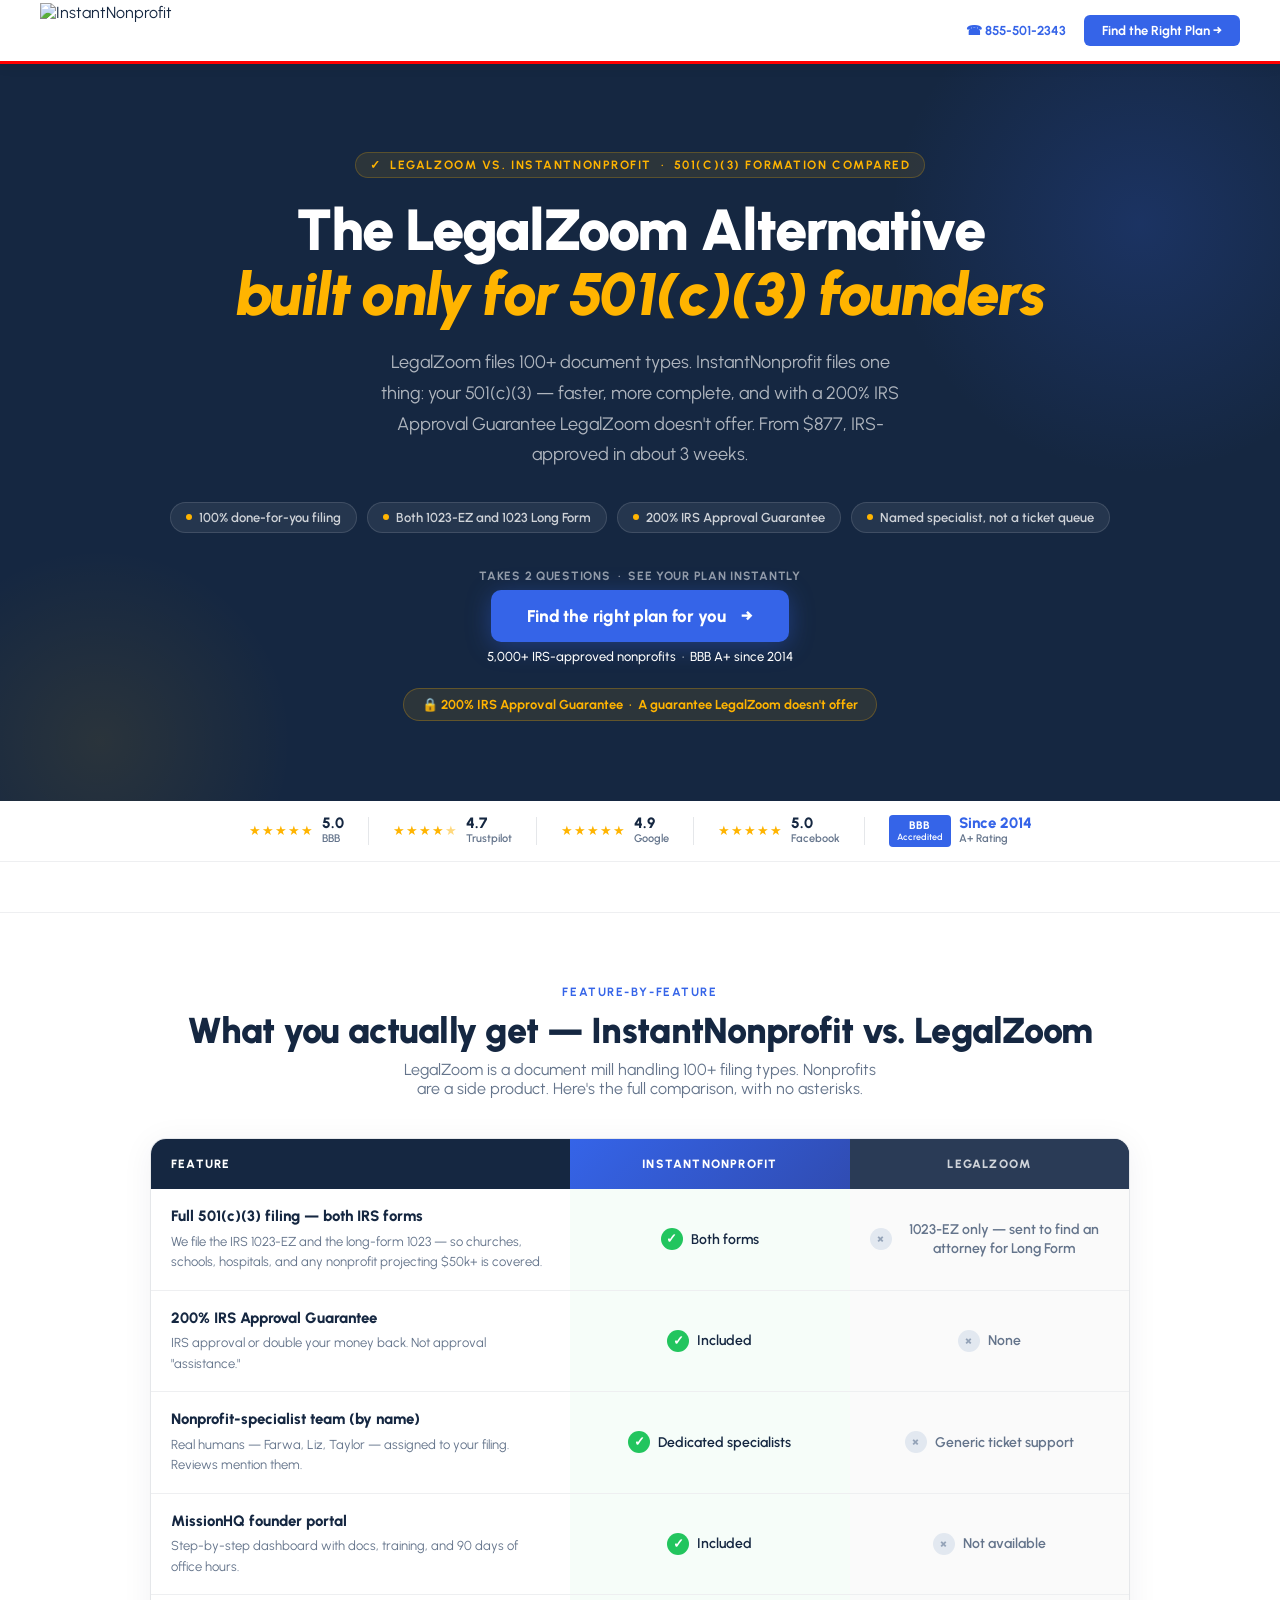
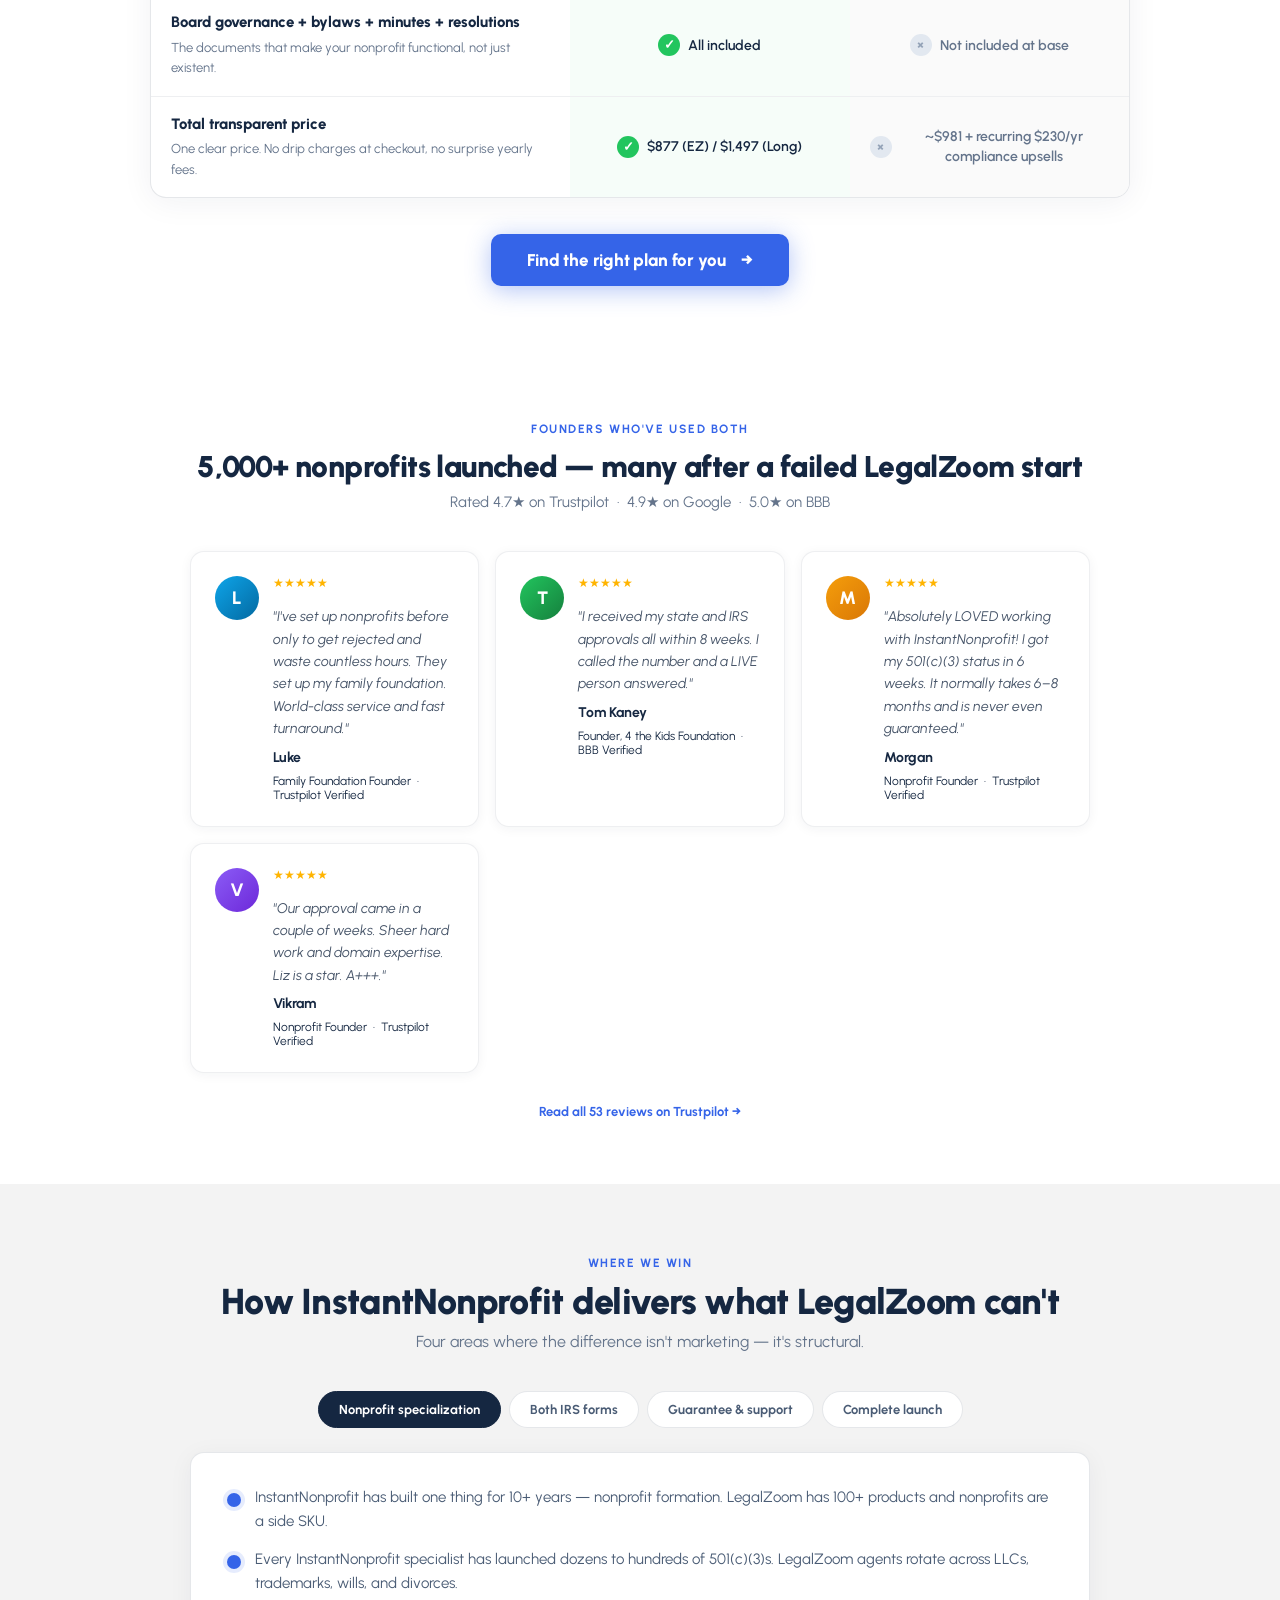
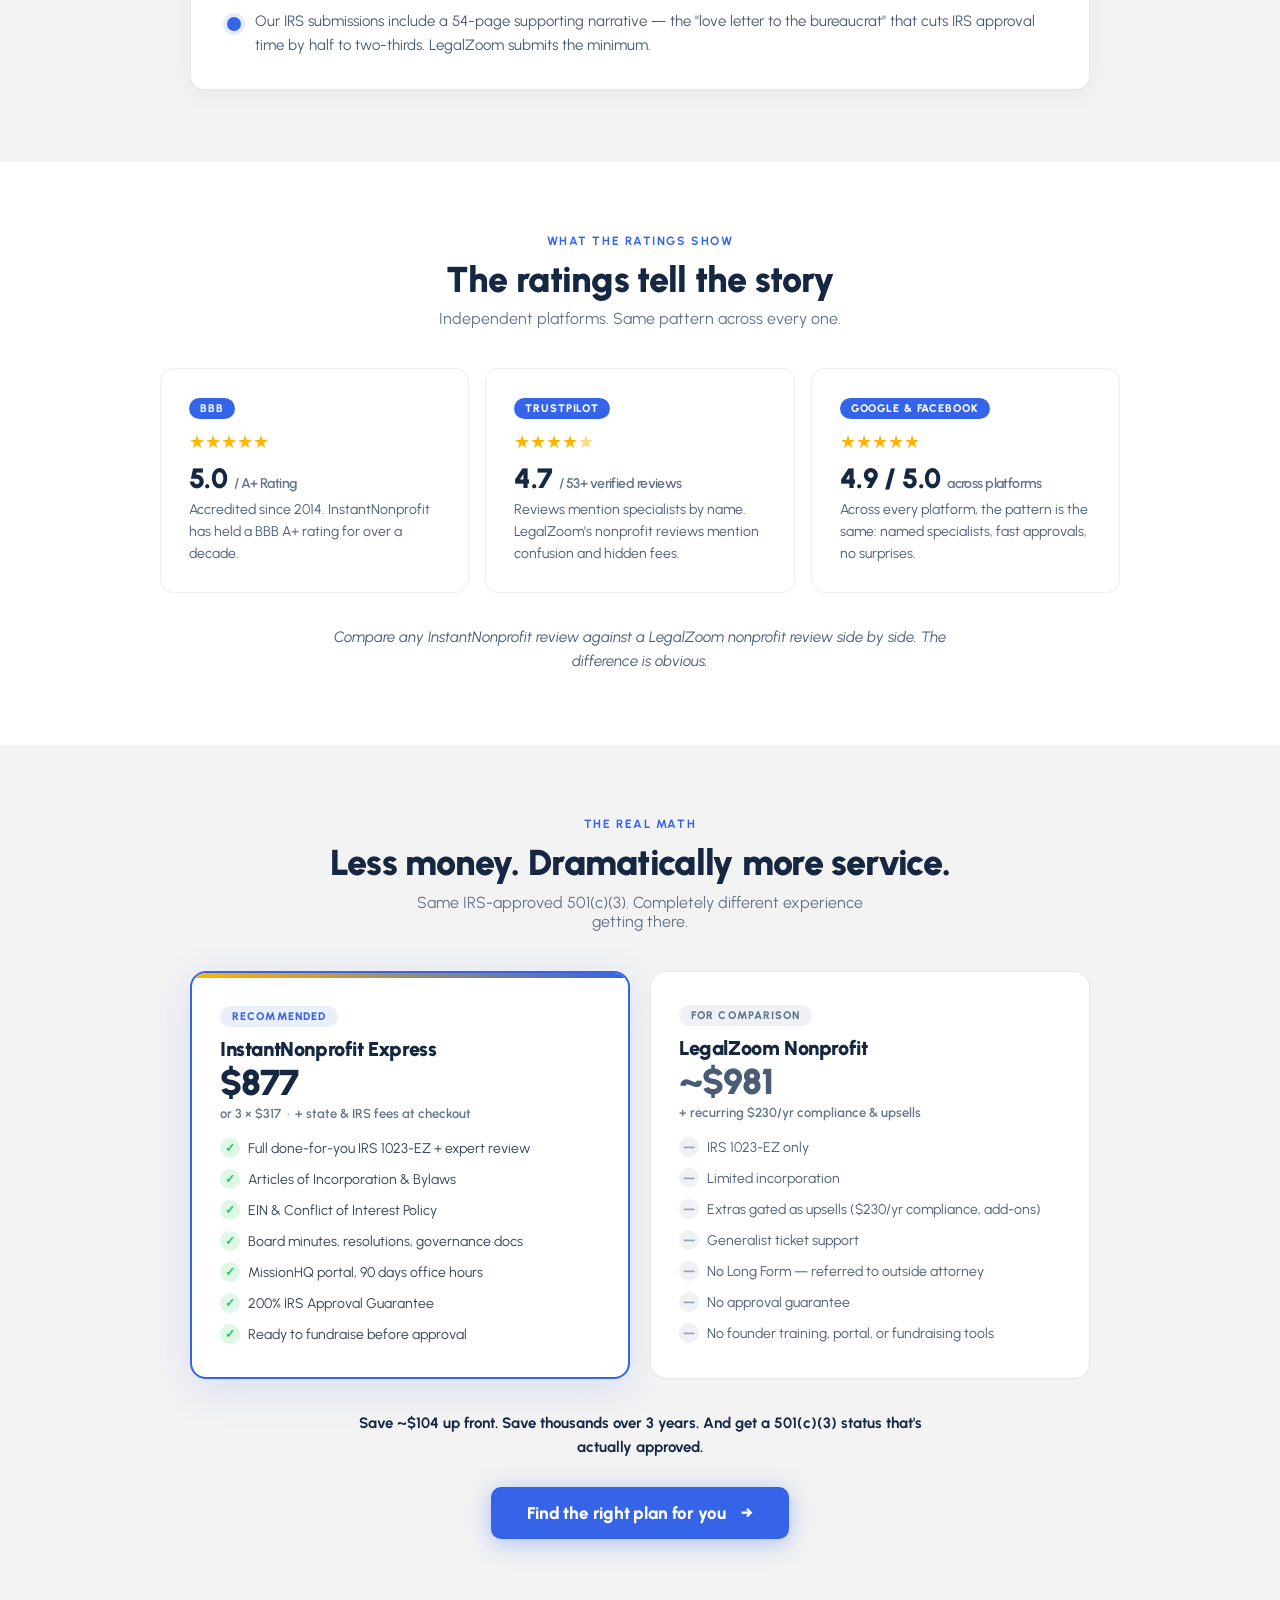
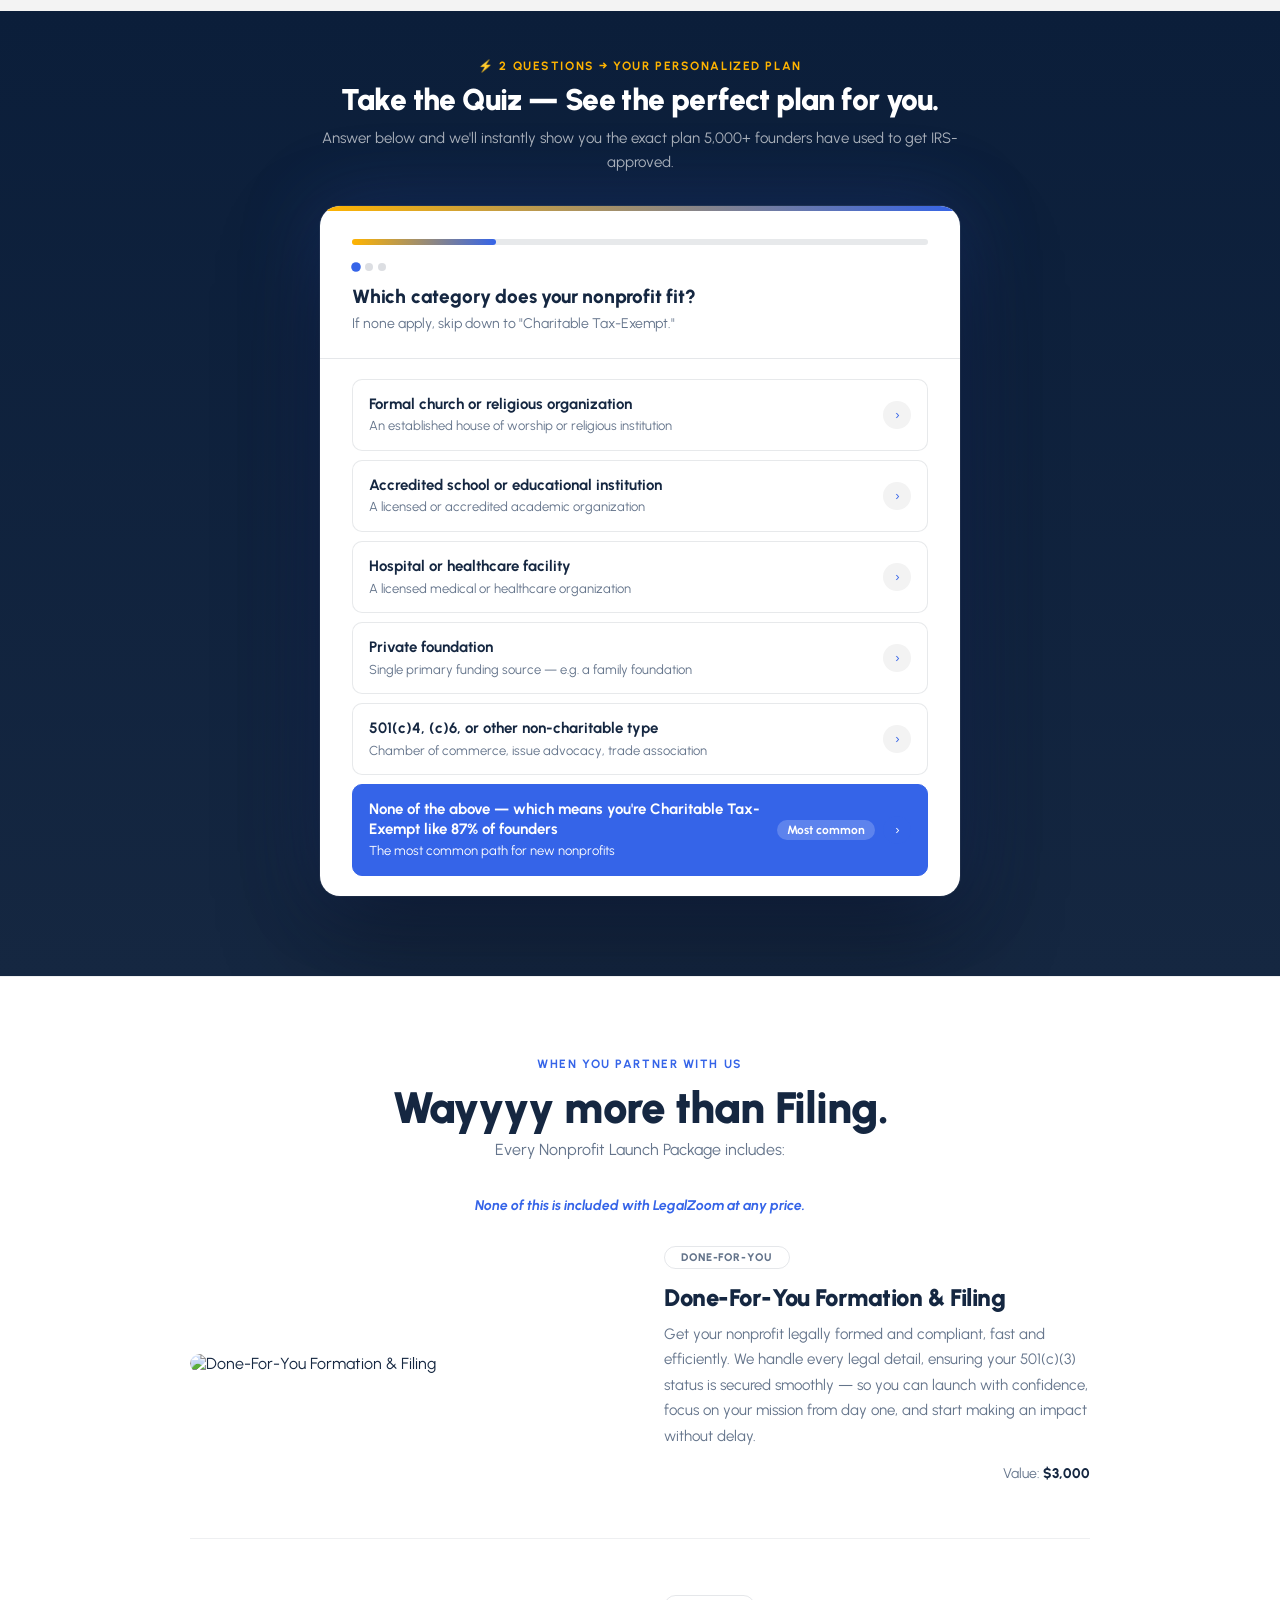
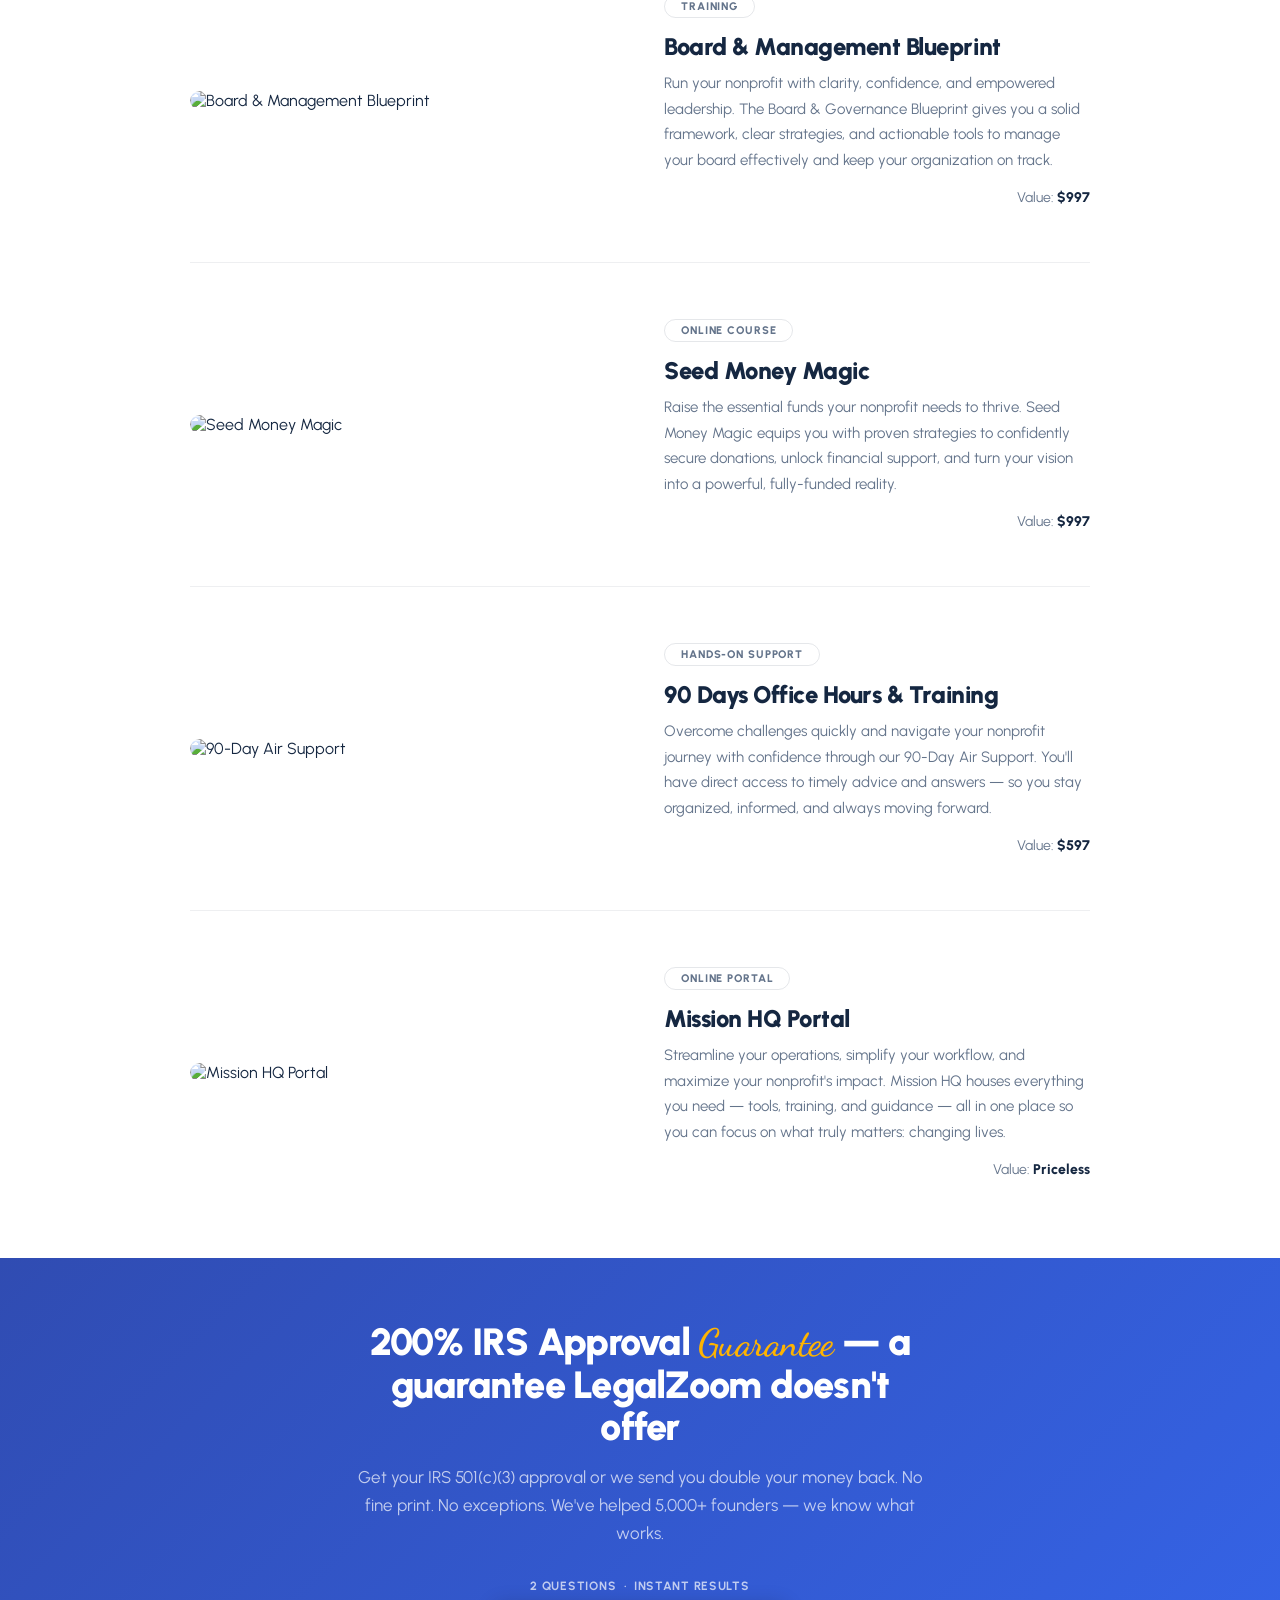
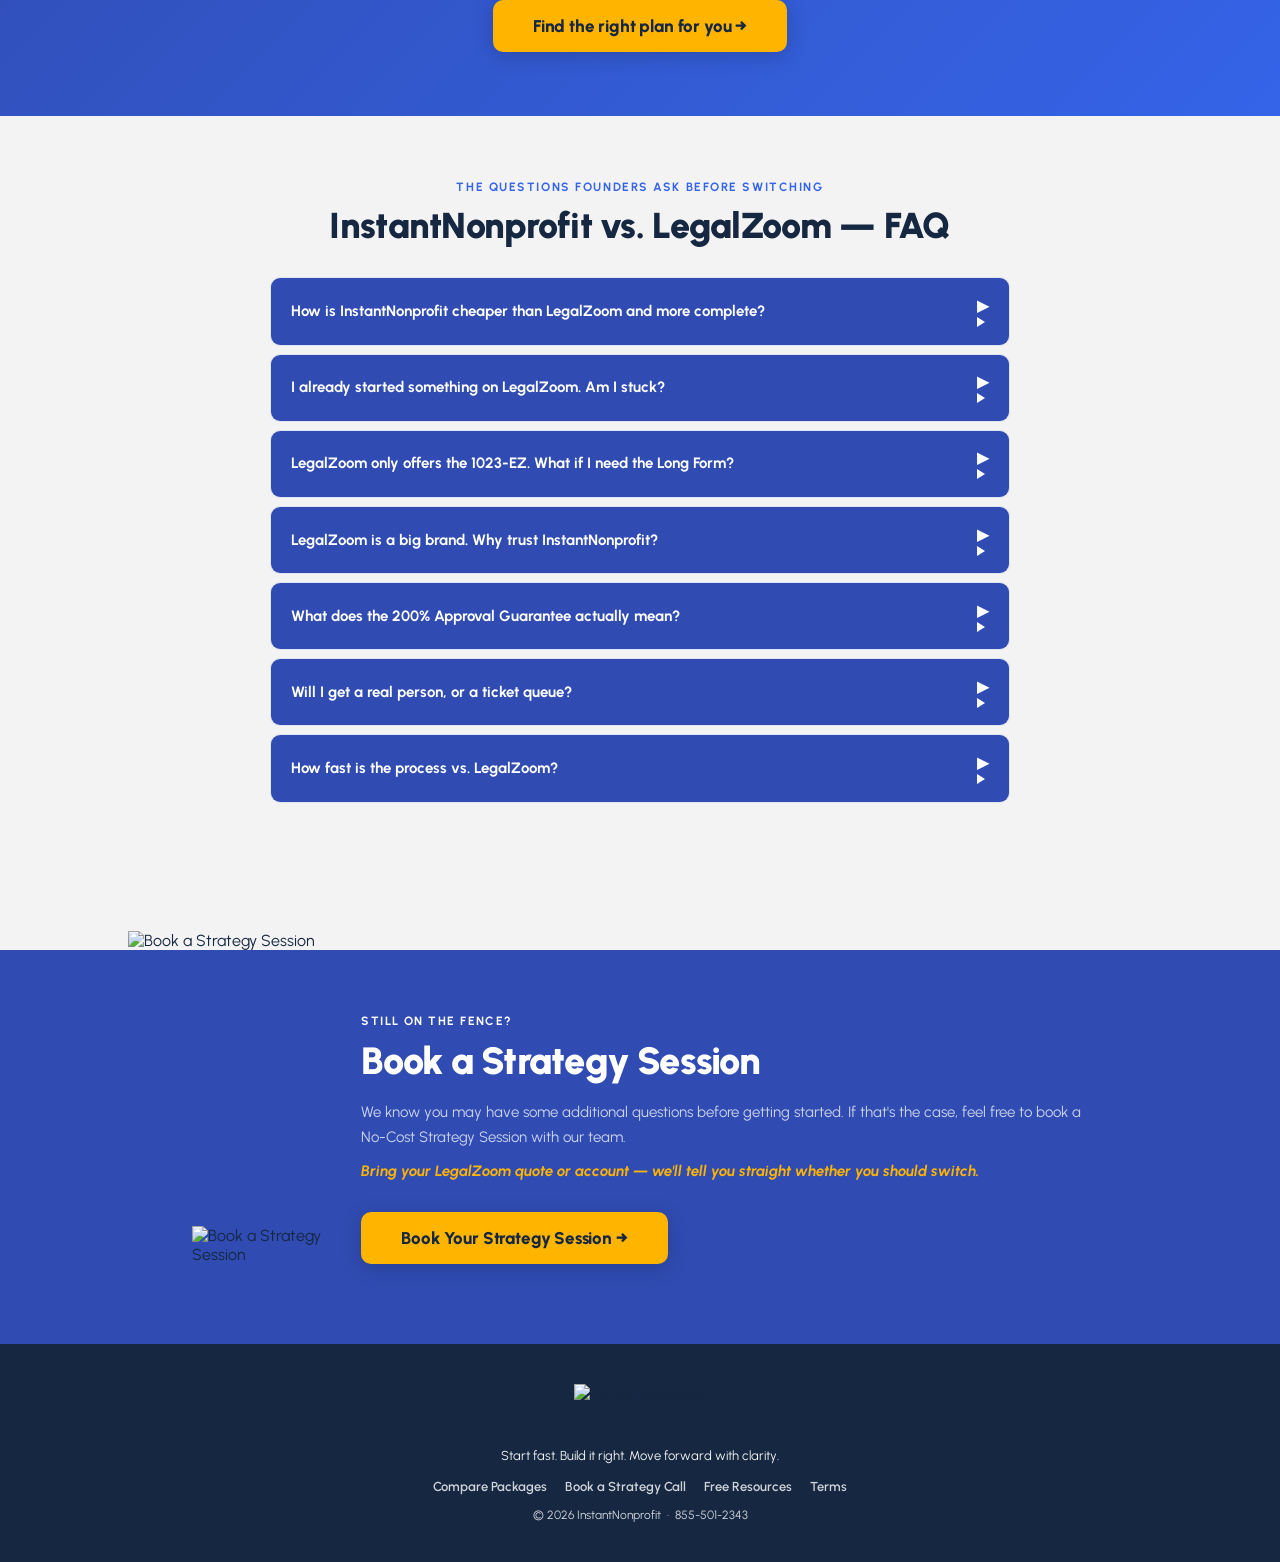
==== inp-vs-legalzoom.html @ 5a06eb07 "Add InstantNonprofit vs. LegalZoom comparison page SEO-targeted landing page for founders searching " ====
<!DOCTYPE html>
<html lang="en" style="color-scheme:light;">
<head>
<meta charset="UTF-8">
<meta name="color-scheme" content="light">
<meta name="viewport" content="width=device-width, initial-scale=1.0">
<title>LegalZoom Nonprofit Alternative — Start Your 501(c)(3) for $877 | InstantNonprofit</title>
<meta name="description" content="Comparing LegalZoom for your 501(c)(3)? InstantNonprofit is the nonprofit-specialist alternative — both IRS forms, 200% Approval Guarantee, named specialists, IRS-approved in ~3 weeks. From $877.">
<link rel="stylesheet" href="styles.css">
<style>
/* ─── Page-specific styles for INP vs LegalZoom ─── */

/* Comparison table */
.cmp-section{background:#fff;padding:4.5rem 2rem;border-top:1px solid var(--border-light);}
.cmp-inner{max-width:980px;margin:0 auto;}
.cmp-table{background:#fff;border:1px solid var(--border);border-radius:16px;overflow:hidden;box-shadow:0 4px 32px rgba(21,39,65,.06);margin-top:2.25rem;}
.cmp-head{display:grid;grid-template-columns:1.5fr 1fr 1fr;background:var(--jet-blue);color:#fff;}
.cmp-head > div{padding:18px 20px;font-size:12px;font-weight:800;letter-spacing:.1em;text-transform:uppercase;}
.cmp-head .cmp-col-inp{background:linear-gradient(135deg,var(--electric-blue),var(--dark-blue));text-align:center;}
.cmp-head .cmp-col-lz{background:#2a3b56;text-align:center;color:rgba(255,255,255,.78);}
.cmp-row{display:grid;grid-template-columns:1.5fr 1fr 1fr;border-bottom:1px solid var(--border-light);}
.cmp-row:last-child{border-bottom:none;}
.cmp-feat{padding:18px 20px;}
.cmp-feat strong{display:block;color:var(--jet-blue);font-size:15px;font-weight:800;margin-bottom:4px;line-height:1.3;}
.cmp-feat span{color:var(--text-light);font-size:13px;line-height:1.5;}
.cmp-cell{padding:18px 20px;display:flex;align-items:center;justify-content:center;gap:8px;font-size:14px;font-weight:600;text-align:center;line-height:1.4;}
.cmp-cell.cmp-yes{background:rgba(34,197,94,.04);color:var(--jet-blue);}
.cmp-cell.cmp-no{background:#fafafa;color:var(--text-light);}
.cmp-check{display:inline-flex;align-items:center;justify-content:center;width:22px;height:22px;border-radius:50%;background:#22c55e;color:#fff;font-weight:800;font-size:13px;flex-shrink:0;}
.cmp-x{display:inline-flex;align-items:center;justify-content:center;width:22px;height:22px;border-radius:50%;background:#e2e8f0;color:#94a3b8;font-weight:800;font-size:13px;flex-shrink:0;}
.cmp-mid-cta{text-align:center;margin-top:2.25rem;}
@media (max-width:740px){
  .cmp-head{grid-template-columns:1fr 1fr;}
  .cmp-head .cmp-col-feat{display:none;}
  .cmp-row{grid-template-columns:1fr;}
  .cmp-feat{border-bottom:1px solid var(--border-light);background:var(--off-white);}
  .cmp-cell{padding:14px 20px;justify-content:flex-start;border-bottom:1px solid var(--border-light);}
  .cmp-cell.cmp-yes::before{content:"InstantNonprofit:";font-size:11px;font-weight:800;color:var(--electric-blue);letter-spacing:.08em;text-transform:uppercase;margin-right:8px;}
  .cmp-cell.cmp-no::before{content:"LegalZoom:";font-size:11px;font-weight:800;color:var(--text-light);letter-spacing:.08em;text-transform:uppercase;margin-right:8px;}
}

/* Tabbed deep-dive */
.tabs-section{background:var(--off-white);padding:4.5rem 2rem;}
.tabs-inner{max-width:900px;margin:0 auto;}
.tabs-nav{display:flex;flex-wrap:wrap;gap:8px;justify-content:center;margin:2rem 0 1.5rem;}
.tab-btn{background:#fff;border:1.5px solid var(--border);border-radius:100px;color:var(--text-mid);cursor:pointer;font-family:"Urbanist",sans-serif;font-size:13px;font-weight:700;padding:10px 20px;transition:all .15s;}
.tab-btn:hover{border-color:var(--electric-blue);color:var(--electric-blue);}
.tab-btn.active{background:var(--jet-blue);border-color:var(--jet-blue);color:#fff;}
.tab-panel{display:none;background:#fff;border:1px solid var(--border);border-radius:14px;padding:2rem 2.25rem;box-shadow:0 4px 24px rgba(21,39,65,.05);animation:fadeUp .4s ease;}
.tab-panel.active{display:block;}
.tab-panel ul{list-style:none;padding:0;margin:0;display:flex;flex-direction:column;gap:14px;}
.tab-panel li{position:relative;padding-left:28px;color:var(--text-mid);font-size:15px;line-height:1.6;}
.tab-panel li::before{content:"";position:absolute;left:0;top:8px;width:14px;height:14px;border-radius:50%;background:var(--electric-blue);box-shadow:0 0 0 4px rgba(53,100,232,.12);}

/* Validation cards */
.val-section{background:#fff;padding:4.5rem 2rem;}
.val-inner{max-width:960px;margin:0 auto;}
.val-grid{display:grid;grid-template-columns:repeat(3,1fr);gap:16px;margin-top:2rem;}
.val-card{background:#fff;border:1px solid var(--border-light);border-radius:14px;padding:1.75rem;transition:all .2s;}
.val-card:hover{box-shadow:0 8px 30px rgba(21,39,65,.08);transform:translateY(-3px);}
.val-badge{display:inline-block;background:var(--electric-blue);color:#fff;font-size:11px;font-weight:800;letter-spacing:.08em;text-transform:uppercase;padding:4px 11px;border-radius:100px;margin-bottom:12px;}
.val-card .stars{font-size:18px;margin-bottom:8px;color:var(--sun-yellow);}
.val-score{font-size:28px;font-weight:900;color:var(--jet-blue);letter-spacing:-.02em;margin-bottom:4px;}
.val-score small{font-size:14px;color:var(--text-light);font-weight:600;}
.val-card p{color:var(--text-mid);font-size:14px;line-height:1.55;}
.val-close{text-align:center;max-width:620px;margin:2rem auto 0;color:var(--text-mid);font-style:italic;font-size:15px;line-height:1.6;}
@media (max-width:760px){.val-grid{grid-template-columns:1fr;}}

/* Pricing contrast */
.price-section{background:var(--off-white);padding:4.5rem 2rem;}
.price-inner{max-width:900px;margin:0 auto;}
.price-grid{display:grid;grid-template-columns:1fr 1fr;gap:20px;margin-top:2.25rem;}
.price-card{background:#fff;border:1px solid var(--border);border-radius:16px;padding:2rem 1.75rem;position:relative;overflow:hidden;}
.price-card.price-inp{border:2px solid var(--electric-blue);box-shadow:0 10px 40px rgba(53,100,232,.14);}
.price-card.price-inp::before{content:"";position:absolute;top:0;left:0;right:0;height:5px;background:linear-gradient(90deg,var(--sun-yellow),var(--electric-blue));}
.price-pill{display:inline-block;font-size:11px;font-weight:800;letter-spacing:.1em;text-transform:uppercase;padding:4px 12px;border-radius:100px;margin-bottom:10px;}
.price-inp .price-pill{background:rgba(53,100,232,.1);color:var(--electric-blue);}
.price-lz .price-pill{background:#eef1f5;color:var(--text-light);}
.price-card h3{font-size:20px;font-weight:900;color:var(--jet-blue);letter-spacing:-.02em;margin-bottom:4px;}
.price-amt{font-size:36px;font-weight:900;color:var(--jet-blue);letter-spacing:-.03em;margin-bottom:18px;line-height:1;}
.price-amt small{font-size:13px;color:var(--text-light);font-weight:600;letter-spacing:0;display:block;margin-top:6px;}
.price-lz .price-amt{color:var(--text-mid);}
.price-card ul{list-style:none;padding:0;margin:0;display:flex;flex-direction:column;gap:10px;}
.price-card li{position:relative;padding-left:28px;font-size:14px;line-height:1.5;color:var(--text-mid);}
.price-inp li{color:#334155;}
.price-inp li::before{content:"✓";position:absolute;left:0;top:0;width:20px;height:20px;line-height:20px;text-align:center;background:rgba(34,197,94,.15);color:#22c55e;border-radius:50%;font-weight:800;font-size:12px;}
.price-lz li::before{content:"—";position:absolute;left:0;top:0;width:20px;height:20px;line-height:20px;text-align:center;background:#eef1f5;color:#94a3b8;border-radius:50%;font-weight:800;font-size:12px;}
.price-foot{text-align:center;max-width:620px;margin:2rem auto 1.75rem;color:var(--jet-blue);font-weight:700;font-size:15px;line-height:1.6;}
.price-cta{text-align:center;}
@media (max-width:720px){.price-grid{grid-template-columns:1fr;}}

/* Partner section annotation */
.partner-annot{text-align:center;margin:-18px auto 2rem;font-style:italic;font-size:14px;color:var(--electric-blue);font-weight:700;}

/* Fence section extra line */
.fence-extra-line{color:var(--sun-yellow)!important;font-style:italic;font-weight:700;display:block;margin-top:8px;}
</style>
</head>
<body style="background:#ffffff;">

<!-- ──────── NAV ──────── -->
<nav class="nav" style="background:#ffffff!important;">
  <div class="nav-brand">
    <img src="https://instantnonprofit.com/wp-content/uploads/2024/11/INP-FullBrand-Fullcolor-Transparent-Black.png" alt="InstantNonprofit" style="height:56px;width:auto;display:block;">
  </div>
  <div class="nav-right">
    <a href="tel:8558933093" class="nav-phone">&#9742; 855-501-2343</a>
    <a href="#quiz-engine" class="nav-cta">Find the Right Plan &rarr;</a>
  </div>
</nav>

<!-- ──────── HERO ──────── -->
<section class="hero" id="hero_id">
  <div class="hero-orb1"></div><div class="hero-orb2"></div>
  <div class="hero-content">
    <div class="hero-eyebrow">&#10003;&nbsp;&nbsp;LegalZoom vs. InstantNonprofit &nbsp;&middot;&nbsp; 501(c)(3) Formation Compared</div>
    <h1 id="heading_1">The LegalZoom Alternative<br><span class="hero-script">built only for 501(c)(3) founders</span></h1>
    <p class="hero-sub">LegalZoom files 100+ document types. InstantNonprofit files one thing: your 501(c)(3) — faster, more complete, and with a 200% IRS Approval Guarantee LegalZoom doesn't offer. From $877, IRS-approved in about 3 weeks.</p>
    <div class="hero-bullets">
      <span class="hb"><span class="hb-dot"></span>100% done-for-you filing</span>
      <span class="hb"><span class="hb-dot"></span>Both 1023-EZ and 1023 Long Form</span>
      <span class="hb"><span class="hb-dot"></span>200% IRS Approval Guarantee</span>
      <span class="hb"><span class="hb-dot"></span>Named specialist, not a ticket queue</span>
    </div>
    <div class="hero-cta-wrap">
      <div class="quiz-btn-wrap">
        <span class="quiz-btn-above">Takes 2 questions &nbsp;&middot;&nbsp; See your plan instantly</span>
        <a href="#quiz-engine" class="btn-primary">Find the right plan for you &nbsp;<span class="btn-arrow">&#8594;</span></a>
        <span class="hero-sub-note">5,000+ IRS-approved nonprofits &nbsp;&middot;&nbsp; BBB A+ since 2014</span>
      </div>
      <div class="hero-guarantee-badge">&#128274; 200% IRS Approval Guarantee &nbsp;&middot;&nbsp; A guarantee LegalZoom doesn't offer</div>
    </div>
  </div>
</section>

<!-- ──────── TRUST BAR ──────── -->
<div class="trust-bar">
  <div class="trust-bar-inner">
    <div class="trust-item">
      <div class="trust-stars">&#9733;&#9733;&#9733;&#9733;&#9733;</div>
      <div class="trust-info"><span class="trust-score">5.0</span><span class="trust-source">BBB</span></div>
    </div>
    <div class="trust-divider"></div>
    <div class="trust-item">
      <div class="trust-stars">&#9733;&#9733;&#9733;&#9733;<span style="opacity:0.5">&#9733;</span></div>
      <div class="trust-info"><span class="trust-score">4.7</span><span class="trust-source">Trustpilot</span></div>
    </div>
    <div class="trust-divider"></div>
    <div class="trust-item">
      <div class="trust-stars">&#9733;&#9733;&#9733;&#9733;&#9733;</div>
      <div class="trust-info"><span class="trust-score">4.9</span><span class="trust-source">Google</span></div>
    </div>
    <div class="trust-divider"></div>
    <div class="trust-item">
      <div class="trust-stars">&#9733;&#9733;&#9733;&#9733;&#9733;</div>
      <div class="trust-info"><span class="trust-score">5.0</span><span class="trust-source">Facebook</span></div>
    </div>
    <div class="trust-divider"></div>
    <div class="trust-item trust-bbb">
      <div class="trust-bbb-badge">BBB<br><span>Accredited</span></div>
      <div class="trust-info"><span class="trust-score" style="color:var(--electric-blue);">Since 2014</span><span class="trust-source">A+ Rating</span></div>
    </div>
  </div>
</div>
<div class="wave-wrap" style="background:#fff;"><svg viewBox="0 0 1440 56" preserveAspectRatio="none" xmlns="http://www.w3.org/2000/svg"><path d="M0,0 C480,56 960,56 1440,0 L1440,0 L0,0Z" fill="#fff"/></svg></div>

<!-- ──────── COMPARISON TABLE ──────── -->
<section class="cmp-section reveal">
  <div class="cmp-inner">
    <div class="section-header">
      <div class="section-eyebrow">Feature-by-feature</div>
      <h2>What you actually get — InstantNonprofit vs. LegalZoom</h2>
      <p>LegalZoom is a document mill handling 100+ filing types. Nonprofits are a side product. Here's the full comparison, with no asterisks.</p>
    </div>

    <div class="cmp-table">
      <div class="cmp-head">
        <div class="cmp-col-feat">Feature</div>
        <div class="cmp-col-inp">InstantNonprofit</div>
        <div class="cmp-col-lz">LegalZoom</div>
      </div>

      <div class="cmp-row">
        <div class="cmp-feat"><strong>Full 501(c)(3) filing — both IRS forms</strong><span>We file the IRS 1023-EZ and the long-form 1023 — so churches, schools, hospitals, and any nonprofit projecting $50k+ is covered.</span></div>
        <div class="cmp-cell cmp-yes"><span class="cmp-check">&#10003;</span> Both forms</div>
        <div class="cmp-cell cmp-no"><span class="cmp-x">&times;</span> 1023-EZ only — sent to find an attorney for Long Form</div>
      </div>

      <div class="cmp-row">
        <div class="cmp-feat"><strong>200% IRS Approval Guarantee</strong><span>IRS approval or double your money back. Not approval "assistance."</span></div>
        <div class="cmp-cell cmp-yes"><span class="cmp-check">&#10003;</span> Included</div>
        <div class="cmp-cell cmp-no"><span class="cmp-x">&times;</span> None</div>
      </div>

      <div class="cmp-row">
        <div class="cmp-feat"><strong>Nonprofit-specialist team (by name)</strong><span>Real humans — Farwa, Liz, Taylor — assigned to your filing. Reviews mention them.</span></div>
        <div class="cmp-cell cmp-yes"><span class="cmp-check">&#10003;</span> Dedicated specialists</div>
        <div class="cmp-cell cmp-no"><span class="cmp-x">&times;</span> Generic ticket support</div>
      </div>

      <div class="cmp-row">
        <div class="cmp-feat"><strong>MissionHQ founder portal</strong><span>Step-by-step dashboard with docs, training, and 90 days of office hours.</span></div>
        <div class="cmp-cell cmp-yes"><span class="cmp-check">&#10003;</span> Included</div>
        <div class="cmp-cell cmp-no"><span class="cmp-x">&times;</span> Not available</div>
      </div>

      <div class="cmp-row">
        <div class="cmp-feat"><strong>Board governance + bylaws + minutes + resolutions</strong><span>The documents that make your nonprofit functional, not just existent.</span></div>
        <div class="cmp-cell cmp-yes"><span class="cmp-check">&#10003;</span> All included</div>
        <div class="cmp-cell cmp-no"><span class="cmp-x">&times;</span> Not included at base</div>
      </div>

      <div class="cmp-row">
        <div class="cmp-feat"><strong>Total transparent price</strong><span>One clear price. No drip charges at checkout, no surprise yearly fees.</span></div>
        <div class="cmp-cell cmp-yes"><span class="cmp-check">&#10003;</span> $877 (EZ) / $1,497 (Long)</div>
        <div class="cmp-cell cmp-no"><span class="cmp-x">&times;</span> ~$981 + recurring $230/yr compliance upsells</div>
      </div>
    </div>

    <div class="cmp-mid-cta">
      <a href="#quiz-engine" class="btn-primary">Find the right plan for you &nbsp;<span class="btn-arrow">&#8594;</span></a>
    </div>
  </div>
</section>

<!-- ──────── TESTIMONIALS ──────── -->
<section class="testi-section reveal">
  <div class="testi-inner">
    <div style="text-align:center;margin-bottom:2.5rem;">
      <div class="section-eyebrow">Founders who've used both</div>
      <h2 style="font-size:clamp(22px,3vw,30px);font-weight:900;letter-spacing:-0.02em;">5,000+ nonprofits launched — many after a failed LegalZoom start</h2>
      <p style="font-size:15px;color:var(--text-light);margin-top:8px;">Rated 4.7&#9733; on Trustpilot &nbsp;&middot;&nbsp; 4.9&#9733; on Google &nbsp;&middot;&nbsp; 5.0&#9733; on BBB</p>
    </div>
    <div class="testi-grid-v2">
      <div class="testi-card-v2">
        <div class="testi-avatar" style="background:linear-gradient(135deg,#0ea5e9,#0369a1);">L</div>
        <div class="testi-body">
          <div class="stars">&#9733;&#9733;&#9733;&#9733;&#9733;</div>
          <p>"I've set up nonprofits before only to get rejected and waste countless hours. They set up my family foundation. World-class service and fast turnaround."</p>
          <div class="testi-author">Luke</div>
          <div class="testi-role">Family Foundation Founder &nbsp;&middot;&nbsp; Trustpilot Verified</div>
        </div>
      </div>
      <div class="testi-card-v2">
        <div class="testi-avatar" style="background:linear-gradient(135deg,#22c55e,#15803d);">T</div>
        <div class="testi-body">
          <div class="stars">&#9733;&#9733;&#9733;&#9733;&#9733;</div>
          <p>"I received my state and IRS approvals all within 8 weeks. I called the number and a LIVE person answered."</p>
          <div class="testi-author">Tom Kaney</div>
          <div class="testi-role">Founder, 4 the Kids Foundation &nbsp;&middot;&nbsp; BBB Verified</div>
        </div>
      </div>
      <div class="testi-card-v2">
        <div class="testi-avatar" style="background:linear-gradient(135deg,#f59e0b,#d97706);">M</div>
        <div class="testi-body">
          <div class="stars">&#9733;&#9733;&#9733;&#9733;&#9733;</div>
          <p>"Absolutely LOVED working with InstantNonprofit! I got my 501(c)(3) status in 6 weeks. It normally takes 6&ndash;8 months and is never even guaranteed."</p>
          <div class="testi-author">Morgan</div>
          <div class="testi-role">Nonprofit Founder &nbsp;&middot;&nbsp; Trustpilot Verified</div>
        </div>
      </div>
      <div class="testi-card-v2">
        <div class="testi-avatar" style="background:linear-gradient(135deg,#8b5cf6,#6d28d9);">V</div>
        <div class="testi-body">
          <div class="stars">&#9733;&#9733;&#9733;&#9733;&#9733;</div>
          <p>"Our approval came in a couple of weeks. Sheer hard work and domain expertise. Liz is a star. A+++."</p>
          <div class="testi-author">Vikram</div>
          <div class="testi-role">Nonprofit Founder &nbsp;&middot;&nbsp; Trustpilot Verified</div>
        </div>
      </div>
    </div>
    <div style="text-align:center;margin-top:1.75rem;">
      <a href="https://www.trustpilot.com/review/www.instantnonprofit.com" target="_blank" style="font-size:13px;font-weight:700;color:var(--electric-blue);text-decoration:none;">Read all 53 reviews on Trustpilot &rarr;</a>
    </div>
  </div>
</section>

<!-- ──────── TABBED DEEP-DIVE ──────── -->
<section class="tabs-section reveal">
  <div class="tabs-inner">
    <div class="section-header">
      <div class="section-eyebrow">Where we win</div>
      <h2>How InstantNonprofit delivers what LegalZoom can't</h2>
      <p>Four areas where the difference isn't marketing — it's structural.</p>
    </div>

    <div class="tabs-nav" role="tablist">
      <button class="tab-btn active" role="tab" aria-selected="true" data-tab="t1">Nonprofit specialization</button>
      <button class="tab-btn" role="tab" aria-selected="false" data-tab="t2">Both IRS forms</button>
      <button class="tab-btn" role="tab" aria-selected="false" data-tab="t3">Guarantee &amp; support</button>
      <button class="tab-btn" role="tab" aria-selected="false" data-tab="t4">Complete launch</button>
    </div>

    <div class="tab-panel active" id="t1" role="tabpanel">
      <ul>
        <li>InstantNonprofit has built one thing for 10+ years — nonprofit formation. LegalZoom has 100+ products and nonprofits are a side SKU.</li>
        <li>Every InstantNonprofit specialist has launched dozens to hundreds of 501(c)(3)s. LegalZoom agents rotate across LLCs, trademarks, wills, and divorces.</li>
        <li>Our IRS submissions include a 54-page supporting narrative — the "love letter to the bureaucrat" that cuts IRS approval time by half to two-thirds. LegalZoom submits the minimum.</li>
      </ul>
    </div>
    <div class="tab-panel" id="t2" role="tabpanel">
      <ul>
        <li>We file both the 1023-EZ and the full 1023 Long Form. LegalZoom only offers the EZ.</li>
        <li>If you're a church, an accredited school, a hospital, or projecting over $50k in year 1&ndash;3, LegalZoom sends you to find your own attorney. We handle it in-house at $1,497.</li>
        <li>We write your Narrative of Activities and all addenda ourselves. LegalZoom does not.</li>
      </ul>
    </div>
    <div class="tab-panel" id="t3" role="tabpanel">
      <ul>
        <li>200% IRS Approval Guarantee: get approved or get double your money back. No asterisks, no carve-outs. LegalZoom offers none.</li>
        <li>You get a named specialist. Open any Trustpilot review — customers thank Farwa, Liz, Taylor by name. LegalZoom reviews mention confusion and hidden fees.</li>
        <li>90 days of live office hours and coaching included. LegalZoom adds $230/year for ongoing compliance and charges extra per question.</li>
      </ul>
    </div>
    <div class="tab-panel" id="t4" role="tabpanel">
      <ul>
        <li>Every plan includes Articles of Incorporation, bylaws, EIN, conflict of interest policy, board minutes, resolutions — the full governance stack. LegalZoom gates these as upsells.</li>
        <li>MissionHQ: your step-by-step founder dashboard, fundraising training (Seed Money Magic), and Board &amp; Management Blueprint. Not offered by LegalZoom at any price.</li>
        <li>You can start fundraising before IRS approval using our donor-ready documentation. LegalZoom doesn't provide this paperwork.</li>
      </ul>
    </div>
  </div>
</section>

<!-- ──────── THIRD-PARTY VALIDATION ──────── -->
<section class="val-section reveal">
  <div class="val-inner">
    <div class="section-header">
      <div class="section-eyebrow">What the ratings show</div>
      <h2>The ratings tell the story</h2>
      <p>Independent platforms. Same pattern across every one.</p>
    </div>
    <div class="val-grid">
      <div class="val-card">
        <span class="val-badge">BBB</span>
        <div class="stars">&#9733;&#9733;&#9733;&#9733;&#9733;</div>
        <div class="val-score">5.0 <small>/ A+ Rating</small></div>
        <p>Accredited since 2014. InstantNonprofit has held a BBB A+ rating for over a decade.</p>
      </div>
      <div class="val-card">
        <span class="val-badge">Trustpilot</span>
        <div class="stars">&#9733;&#9733;&#9733;&#9733;<span style="opacity:.5">&#9733;</span></div>
        <div class="val-score">4.7 <small>/ 53+ verified reviews</small></div>
        <p>Reviews mention specialists by name. LegalZoom's nonprofit reviews mention confusion and hidden fees.</p>
      </div>
      <div class="val-card">
        <span class="val-badge">Google &amp; Facebook</span>
        <div class="stars">&#9733;&#9733;&#9733;&#9733;&#9733;</div>
        <div class="val-score">4.9 / 5.0 <small>across platforms</small></div>
        <p>Across every platform, the pattern is the same: named specialists, fast approvals, no surprises.</p>
      </div>
    </div>
    <p class="val-close">Compare any InstantNonprofit review against a LegalZoom nonprofit review side by side. The difference is obvious.</p>
  </div>
</section>

<!-- ──────── PRICING CONTRAST ──────── -->
<section class="price-section reveal">
  <div class="price-inner">
    <div class="section-header">
      <div class="section-eyebrow">The real math</div>
      <h2>Less money. Dramatically more service.</h2>
      <p>Same IRS-approved 501(c)(3). Completely different experience getting there.</p>
    </div>

    <div class="price-grid">
      <div class="price-card price-inp">
        <span class="price-pill">Recommended</span>
        <h3>InstantNonprofit Express</h3>
        <div class="price-amt">$877<small>or 3 &times; $317 &nbsp;&middot;&nbsp; + state &amp; IRS fees at checkout</small></div>
        <ul>
          <li>Full done-for-you IRS 1023-EZ + expert review</li>
          <li>Articles of Incorporation &amp; Bylaws</li>
          <li>EIN &amp; Conflict of Interest Policy</li>
          <li>Board minutes, resolutions, governance docs</li>
          <li>MissionHQ portal, 90 days office hours</li>
          <li>200% IRS Approval Guarantee</li>
          <li>Ready to fundraise before approval</li>
        </ul>
      </div>

      <div class="price-card price-lz">
        <span class="price-pill">For comparison</span>
        <h3>LegalZoom Nonprofit</h3>
        <div class="price-amt">~$981<small>+ recurring $230/yr compliance &amp; upsells</small></div>
        <ul>
          <li>IRS 1023-EZ only</li>
          <li>Limited incorporation</li>
          <li>Extras gated as upsells ($230/yr compliance, add-ons)</li>
          <li>Generalist ticket support</li>
          <li>No Long Form — referred to outside attorney</li>
          <li>No approval guarantee</li>
          <li>No founder training, portal, or fundraising tools</li>
        </ul>
      </div>
    </div>

    <p class="price-foot">Save ~$104 up front. Save thousands over 3 years. And get a 501(c)(3) status that's actually approved.</p>
    <div class="price-cta">
      <a href="#quiz-engine" class="btn-primary">Find the right plan for you &nbsp;<span class="btn-arrow">&#8594;</span></a>
    </div>
  </div>
</section>

<!-- ──────── QUIZ ENGINE (reused exactly) ──────── -->
<section class="quiz-engine-wrap" id="quiz-engine">
  <div class="quiz-pre">
    <div class="section-eyebrow" style="margin-bottom:8px;color:var(--sun-yellow);">&#9889; 2 questions &rarr; your personalized plan</div>
    <h2>Take the Quiz &mdash; See the perfect plan for you.</h2>
    <p>Answer below and we'll instantly show you the exact plan 5,000+ founders have used to get IRS-approved.</p>
  </div>
  <div class="quiz-card">
    <div class="qcard-header" id="qcard-header">
      <div class="progress-track"><div class="progress-fill" id="progress-fill"></div></div>
      <div class="sdots"><div class="sdot active" id="sd1"></div><div class="sdot" id="sd2"></div><div class="sdot" id="sd3"></div></div>
      <h3 id="q-title">Which category does your nonprofit fit?</h3>
      <p id="q-sub">If none apply, skip down to "Charitable Tax-Exempt."</p>
      <button class="back-link" id="back-btn">&#8592; Start over</button>
    </div>
    <div class="q-options" id="q1-body">
      <button class="q-opt" data-q1="church"><div class="q-opt-left"><div class="q-opt-title">Formal church or religious organization</div><div class="q-opt-desc">An established house of worship or religious institution</div></div><div class="q-opt-right"><div class="q-arrow">&#8250;</div></div></button>
      <button class="q-opt" data-q1="church"><div class="q-opt-left"><div class="q-opt-title">Accredited school or educational institution</div><div class="q-opt-desc">A licensed or accredited academic organization</div></div><div class="q-opt-right"><div class="q-arrow">&#8250;</div></div></button>
      <button class="q-opt" data-q1="church"><div class="q-opt-left"><div class="q-opt-title">Hospital or healthcare facility</div><div class="q-opt-desc">A licensed medical or healthcare organization</div></div><div class="q-opt-right"><div class="q-arrow">&#8250;</div></div></button>
      <button class="q-opt" data-q1="foundation"><div class="q-opt-left"><div class="q-opt-title">Private foundation</div><div class="q-opt-desc">Single primary funding source — e.g. a family foundation</div></div><div class="q-opt-right"><div class="q-arrow">&#8250;</div></div></button>
      <button class="q-opt" data-q1="c4"><div class="q-opt-left"><div class="q-opt-title">501(c)4, (c)6, or other non-charitable type</div><div class="q-opt-desc">Chamber of commerce, issue advocacy, trade association</div></div><div class="q-opt-right"><div class="q-arrow">&#8250;</div></div></button>
      <button class="q-opt featured" data-q1="charitable"><div class="q-opt-left"><div class="q-opt-title" style="color:var(--electric-blue);">None of the above — which means you're Charitable Tax-Exempt like 87% of founders</div><div class="q-opt-desc">The most common path for new nonprofits</div></div><div class="q-opt-right"><span class="q-badge">Most common</span><div class="q-arrow" style="background:var(--electric-blue);color:#fff;">&#8250;</div></div></button>
    </div>
    <div class="q2-wrap" id="q2-body">
      <div class="q2-note">&#128274; <strong>Not a locked-in decision.</strong> This only determines which IRS application we use — the 501(c)(3) status is identical either way, and there's no penalty if your revenue changes later.</div>
      <button class="q-opt" data-q2="under"><div class="q-opt-left"><div class="q-opt-title">Under $50k per year — or not sure yet</div><div class="q-opt-desc">Small to medium org, or I'd like to raise more but don't know how much yet</div></div><div class="q-opt-right"><span class="q-badge">~80% choose this</span><div class="q-arrow">&#8250;</div></div></button>
      <button class="q-opt" data-q2="over"><div class="q-opt-left"><div class="q-opt-title">$50k or more in any of the first 3 years</div><div class="q-opt-desc">Scaling quickly or already have major donors or grants lined up</div></div><div class="q-opt-right"><div class="q-arrow">&#8250;</div></div></button>
    </div>
    <div class="q3-wrap" id="q3-body">
      <button class="q-opt" data-q3="foundation-programs"><div class="q-opt-left"><div class="q-opt-title">Run our own programs and initiatives</div><div class="q-opt-desc">We will directly execute work and serve our mission</div></div><div class="q-opt-right"><div class="q-arrow">&#8250;</div></div></button>
      <button class="q-opt" data-q3="foundation-grants"><div class="q-opt-left"><div class="q-opt-title">Fund other organizations through grants</div><div class="q-opt-desc">We will deploy capital to support other nonprofits and causes</div></div><div class="q-opt-right"><div class="q-arrow">&#8250;</div></div></button>
    </div>
  </div>
</section>

<!-- ──────── RESULTS ──────── -->
<section class="results-section" id="results-section">
  <div class="results-inner">
    <div class="result-header">
      <div class="section-eyebrow">Your recommended plan</div>
      <h2 id="results-headline">Here's what we recommend for you.</h2>
      <p id="results-sub">Your plan is below. Get started when you're ready.</p>
    </div>
    <div class="offer-panel active" id="panel-formation">

      <!-- EXPRESS -->
      <div class="formation-card" id="pkg-express" style="display:none;">
        <div class="formation-hero-band">
          <div class="pkg-rec-label">&#10003; Your recommended plan</div>
          <div class="pkg-name-row"><div class="pkg-name">Express</div><div class="pkg-fit-badge">Best fit</div></div>
          <div class="pkg-why-box"><strong>Why this fits you</strong>Small to medium charitable nonprofit projecting under $50k/year. The IRS 1023-EZ path — Express founders are averaging IRS approval in about 3 weeks right now.</div>
          <div class="pkg-price-row"><div class="pkg-price">$877</div><div class="pkg-price-note">or 3 &times; $317 &nbsp;&middot;&nbsp; + state &amp; IRS fees at checkout</div></div>
          <div class="value-stack">
            <div class="vs-row"><span class="vs-label">LegalZoom nonprofit package</span><span class="vs-price vs-crossed">~$981 + $230/yr</span></div>
            <div class="vs-row"><span class="vs-label">Attorney formation fees</span><span class="vs-price vs-crossed">$1,500&ndash;$5,000</span></div>
            <div class="vs-row vs-highlight"><span class="vs-label">InstantNonprofit Express</span><span class="vs-price vs-green">$877</span></div>
            <div class="vs-row"><span class="vs-label">Average approval time</span><span class="vs-price" style="color:var(--electric-blue);font-weight:700;">~3 weeks</span></div>
          </div>
        </div>
        <div class="pvs-wrap">
          <div class="pvs-header">Complete Express Package</div>
          <div class="pvs-table">
            <div class="pvs-row"><div class="pvs-left"><div class="pvs-icon"><svg viewBox="0 0 10 8" fill="none"><path d="M1 4l2.5 2.5L9 1" stroke="#fff" stroke-width="1.5" stroke-linecap="round" stroke-linejoin="round"/></svg></div>Done-For-You IRS Filing (1023-EZ) + Expert Review</div><div class="pvs-val">($3,000 Value)</div></div>
            <div class="pvs-row"><div class="pvs-left"><div class="pvs-icon"><svg viewBox="0 0 10 8" fill="none"><path d="M1 4l2.5 2.5L9 1" stroke="#fff" stroke-width="1.5" stroke-linecap="round" stroke-linejoin="round"/></svg></div>Articles of Incorporation &amp; Bylaws</div><div class="pvs-val">($500 Value)</div></div>
            <div class="pvs-row"><div class="pvs-left"><div class="pvs-icon"><svg viewBox="0 0 10 8" fill="none"><path d="M1 4l2.5 2.5L9 1" stroke="#fff" stroke-width="1.5" stroke-linecap="round" stroke-linejoin="round"/></svg></div>Federal EIN &amp; Conflict of Interest Policy</div><div class="pvs-val">($300 Value)</div></div>
            <div class="pvs-row"><div class="pvs-left"><div class="pvs-icon"><svg viewBox="0 0 10 8" fill="none"><path d="M1 4l2.5 2.5L9 1" stroke="#fff" stroke-width="1.5" stroke-linecap="round" stroke-linejoin="round"/></svg></div>Board Minutes, Resolutions &amp; Governance Docs</div><div class="pvs-val">($300 Value)</div></div>
            <div class="pvs-row"><div class="pvs-left"><div class="pvs-icon"><svg viewBox="0 0 10 8" fill="none"><path d="M1 4l2.5 2.5L9 1" stroke="#fff" stroke-width="1.5" stroke-linecap="round" stroke-linejoin="round"/></svg></div>Mission HQ Portal — docs, training &amp; tools</div><div class="pvs-val pvs-p">(Priceless)</div></div>
            <div class="pvs-row"><div class="pvs-left"><div class="pvs-icon"><svg viewBox="0 0 10 8" fill="none"><path d="M1 4l2.5 2.5L9 1" stroke="#fff" stroke-width="1.5" stroke-linecap="round" stroke-linejoin="round"/></svg></div>Start fundraising before IRS approval</div><div class="pvs-val pvs-p">(Priceless)</div></div>
            <div class="pvs-row"><div class="pvs-left"><div class="pvs-icon"><svg viewBox="0 0 10 8" fill="none"><path d="M1 4l2.5 2.5L9 1" stroke="#fff" stroke-width="1.5" stroke-linecap="round" stroke-linejoin="round"/></svg></div>200% IRS Approval Guarantee</div><div class="pvs-val pvs-p">(Priceless)</div></div>
            <div class="pvs-row pvs-total-row"><div class="pvs-left">Total Value</div><div class="pvs-val">$4,100+</div></div>
            <div class="pvs-row pvs-price-row"><div class="pvs-left">Your Investment</div><div class="pvs-val">$877</div></div>
          </div>
        </div>
        <div class="guar-row"><div class="guar-icon">&#128274;</div><div class="guar-text"><strong>No penalty if you exceed $50k later</strong><span>Zero consequences — you simply report it on your annual 990.</span></div></div>
        <div class="pkg-cta-body"><button class="cta-main" data-checkout="https://launch.instantnonprofit.com/checkout/express-1">Get started with Express &rarr;</button><div class="cta-sub-note">Most customers complete intake in under 27 minutes &nbsp;&middot;&nbsp; Secure checkout</div></div>
      </div>

      <!-- ENTERPRISE -->
      <div class="formation-card" id="pkg-enterprise" style="display:none;">
        <div class="formation-hero-band">
          <div class="pkg-rec-label">&#10003; Your recommended plan</div>
          <div class="pkg-name-row"><div class="pkg-name">Enterprise</div><div class="pkg-fit-badge">Best fit</div></div>
          <div class="pkg-why-box"><strong>Why this fits you</strong>Required for churches, accredited schools, hospitals, or any charitable nonprofit projecting $50k+ in any of the first 3 years. Uses the full IRS 1023 long-form application — which LegalZoom doesn't offer at all.</div>
          <div class="pkg-price-row"><div class="pkg-price">$1,497</div><div class="pkg-price-note">or 3 &times; $547 &nbsp;&middot;&nbsp; + state &amp; IRS fees at checkout</div></div>
        </div>
        <div class="pvs-wrap">
          <div class="pvs-header">Complete Enterprise Package</div>
          <div class="pvs-table">
            <div class="pvs-row"><div class="pvs-left"><div class="pvs-icon"><svg viewBox="0 0 10 8" fill="none"><path d="M1 4l2.5 2.5L9 1" stroke="#fff" stroke-width="1.5" stroke-linecap="round" stroke-linejoin="round"/></svg></div>Done-For-You IRS Long-Form Filing (1023) + Expert Review</div><div class="pvs-val">($4,500 Value)</div></div>
            <div class="pvs-row"><div class="pvs-left"><div class="pvs-icon"><svg viewBox="0 0 10 8" fill="none"><path d="M1 4l2.5 2.5L9 1" stroke="#fff" stroke-width="1.5" stroke-linecap="round" stroke-linejoin="round"/></svg></div>1023 Narrative of Activities &amp; Addenda (we write it)</div><div class="pvs-val">($1,500 Value)</div></div>
            <div class="pvs-row"><div class="pvs-left"><div class="pvs-icon"><svg viewBox="0 0 10 8" fill="none"><path d="M1 4l2.5 2.5L9 1" stroke="#fff" stroke-width="1.5" stroke-linecap="round" stroke-linejoin="round"/></svg></div>Articles of Incorporation &amp; Bylaws</div><div class="pvs-val">($500 Value)</div></div>
            <div class="pvs-row"><div class="pvs-left"><div class="pvs-icon"><svg viewBox="0 0 10 8" fill="none"><path d="M1 4l2.5 2.5L9 1" stroke="#fff" stroke-width="1.5" stroke-linecap="round" stroke-linejoin="round"/></svg></div>Board Governance, Minutes &amp; Resolutions</div><div class="pvs-val">($300 Value)</div></div>
            <div class="pvs-row"><div class="pvs-left"><div class="pvs-icon"><svg viewBox="0 0 10 8" fill="none"><path d="M1 4l2.5 2.5L9 1" stroke="#fff" stroke-width="1.5" stroke-linecap="round" stroke-linejoin="round"/></svg></div>IRS Information Request Management</div><div class="pvs-val">($1,000 Value)</div></div>
            <div class="pvs-row"><div class="pvs-left"><div class="pvs-icon"><svg viewBox="0 0 10 8" fill="none"><path d="M1 4l2.5 2.5L9 1" stroke="#fff" stroke-width="1.5" stroke-linecap="round" stroke-linejoin="round"/></svg></div>Mission HQ Portal — docs, training &amp; tools</div><div class="pvs-val pvs-p">(Priceless)</div></div>
            <div class="pvs-row"><div class="pvs-left"><div class="pvs-icon"><svg viewBox="0 0 10 8" fill="none"><path d="M1 4l2.5 2.5L9 1" stroke="#fff" stroke-width="1.5" stroke-linecap="round" stroke-linejoin="round"/></svg></div>200% IRS Approval Guarantee</div><div class="pvs-val pvs-p">(Priceless)</div></div>
            <div class="pvs-row pvs-total-row"><div class="pvs-left">Total Value</div><div class="pvs-val">$7,800+</div></div>
            <div class="pvs-row pvs-price-row"><div class="pvs-left">Your Investment</div><div class="pvs-val">$1,497</div></div>
          </div>
        </div>
        <div class="guar-row"><div class="guar-icon">&#128197;</div><div class="guar-text"><strong>Same 501(c)(3) status — larger org path</strong><span>Enterprise uses the long-form application required at this size. LegalZoom refers Long Form out; we handle it in-house.</span></div></div>
        <div class="pkg-cta-body"><button class="cta-main" data-checkout="https://launch.instantnonprofit.com/checkout/enterprise-1">Get started with Enterprise &rarr;</button><div class="cta-sub-note">Most customers complete all work in 60&ndash;90 minutes &nbsp;&middot;&nbsp; Secure checkout</div></div>
      </div>

      <!-- PRIVATE FOUNDATION -->
      <div class="formation-card" id="pkg-foundation" style="display:none;">
        <div class="formation-hero-band">
          <div class="pkg-rec-label">&#10003; Your recommended plan</div>
          <div class="pkg-name-row"><div class="pkg-name">Private Foundation</div><div class="pkg-fit-badge">Best fit</div></div>
          <div class="pkg-why-box"><strong>Why this fits you</strong>Nonprofits with a single primary funding source — family foundations, philanthropic vehicles, donor-directed funds — require a specialized IRS formation path.</div>
          <div class="pkg-price-row"><div class="pkg-price">$1,997</div><div class="pkg-price-note">or 3 &times; $737 &nbsp;&middot;&nbsp; + state &amp; IRS fees at checkout</div></div>
        </div>
        <div class="pvs-wrap">
          <div class="pvs-header">Complete Private Foundation Package</div>
          <div class="pvs-table">
            <div class="pvs-row"><div class="pvs-left"><div class="pvs-icon"><svg viewBox="0 0 10 8" fill="none"><path d="M1 4l2.5 2.5L9 1" stroke="#fff" stroke-width="1.5" stroke-linecap="round" stroke-linejoin="round"/></svg></div>Full Private Foundation IRS Formation</div><div class="pvs-val">($5,000 Value)</div></div>
            <div class="pvs-row"><div class="pvs-left"><div class="pvs-icon"><svg viewBox="0 0 10 8" fill="none"><path d="M1 4l2.5 2.5L9 1" stroke="#fff" stroke-width="1.5" stroke-linecap="round" stroke-linejoin="round"/></svg></div>Custom 1023 Application &amp; Addenda (we write it)</div><div class="pvs-val">($2,000 Value)</div></div>
            <div class="pvs-row"><div class="pvs-left"><div class="pvs-icon"><svg viewBox="0 0 10 8" fill="none"><path d="M1 4l2.5 2.5L9 1" stroke="#fff" stroke-width="1.5" stroke-linecap="round" stroke-linejoin="round"/></svg></div>Articles of Incorporation &amp; Bylaws</div><div class="pvs-val">($500 Value)</div></div>
            <div class="pvs-row"><div class="pvs-left"><div class="pvs-icon"><svg viewBox="0 0 10 8" fill="none"><path d="M1 4l2.5 2.5L9 1" stroke="#fff" stroke-width="1.5" stroke-linecap="round" stroke-linejoin="round"/></svg></div>EIN, Conflict of Interest &amp; Compensation Policy</div><div class="pvs-val">($300 Value)</div></div>
            <div class="pvs-row"><div class="pvs-left"><div class="pvs-icon"><svg viewBox="0 0 10 8" fill="none"><path d="M1 4l2.5 2.5L9 1" stroke="#fff" stroke-width="1.5" stroke-linecap="round" stroke-linejoin="round"/></svg></div>Board Governance &amp; Resolutions</div><div class="pvs-val">($300 Value)</div></div>
            <div class="pvs-row"><div class="pvs-left"><div class="pvs-icon"><svg viewBox="0 0 10 8" fill="none"><path d="M1 4l2.5 2.5L9 1" stroke="#fff" stroke-width="1.5" stroke-linecap="round" stroke-linejoin="round"/></svg></div>IRS Information Request Management</div><div class="pvs-val">($1,000 Value)</div></div>
            <div class="pvs-row"><div class="pvs-left"><div class="pvs-icon"><svg viewBox="0 0 10 8" fill="none"><path d="M1 4l2.5 2.5L9 1" stroke="#fff" stroke-width="1.5" stroke-linecap="round" stroke-linejoin="round"/></svg></div>Mission HQ Portal + Specialist Team Support</div><div class="pvs-val pvs-p">(Priceless)</div></div>
            <div class="pvs-row"><div class="pvs-left"><div class="pvs-icon"><svg viewBox="0 0 10 8" fill="none"><path d="M1 4l2.5 2.5L9 1" stroke="#fff" stroke-width="1.5" stroke-linecap="round" stroke-linejoin="round"/></svg></div>200% IRS Approval Guarantee</div><div class="pvs-val pvs-p">(Priceless)</div></div>
            <div class="pvs-row pvs-total-row"><div class="pvs-left">Total Value</div><div class="pvs-val">$9,100+</div></div>
            <div class="pvs-row pvs-price-row"><div class="pvs-left">Your Investment</div><div class="pvs-val">$1,997</div></div>
          </div>
        </div>
        <div class="pkg-cta-body"><button class="cta-main" data-checkout="https://launch.instantnonprofit.com/checkout/private-foundation">Get started with Private Foundation &rarr;</button><div class="cta-sub-note">Our team handles every detail from filing to IRS approval &nbsp;&middot;&nbsp; Secure checkout</div></div>
      </div>

      <!-- 501(c)4 / OTHER -->
      <div class="formation-card" id="pkg-c4" style="display:none;">
        <div class="formation-hero-band">
          <div class="pkg-rec-label">&#10003; Your recommended plan</div>
          <div class="pkg-name-row"><div class="pkg-name">501(c)4 / Other</div><div class="pkg-fit-badge">Best fit</div></div>
          <div class="pkg-why-box"><strong>Why this fits you</strong>Chambers of commerce, issue advocacy groups, and trade associations use the IRS 1024 application — a different path from the standard 501(c)(3) track.</div>
          <div class="pkg-price-row"><div class="pkg-price">$1,497</div><div class="pkg-price-note">or 3 &times; $557 &nbsp;&middot;&nbsp; + state &amp; IRS fees at checkout</div></div>
        </div>
        <div class="pvs-wrap">
          <div class="pvs-header">Complete 501(c)4 / Other Package</div>
          <div class="pvs-table">
            <div class="pvs-row"><div class="pvs-left"><div class="pvs-icon"><svg viewBox="0 0 10 8" fill="none"><path d="M1 4l2.5 2.5L9 1" stroke="#fff" stroke-width="1.5" stroke-linecap="round" stroke-linejoin="round"/></svg></div>Done-For-You IRS 1024 Application + Expert Review</div><div class="pvs-val">($4,000 Value)</div></div>
            <div class="pvs-row"><div class="pvs-left"><div class="pvs-icon"><svg viewBox="0 0 10 8" fill="none"><path d="M1 4l2.5 2.5L9 1" stroke="#fff" stroke-width="1.5" stroke-linecap="round" stroke-linejoin="round"/></svg></div>All Schedules &amp; Supplemental Filings</div><div class="pvs-val">($1,000 Value)</div></div>
            <div class="pvs-row"><div class="pvs-left"><div class="pvs-icon"><svg viewBox="0 0 10 8" fill="none"><path d="M1 4l2.5 2.5L9 1" stroke="#fff" stroke-width="1.5" stroke-linecap="round" stroke-linejoin="round"/></svg></div>Articles of Incorporation &amp; Bylaws</div><div class="pvs-val">($500 Value)</div></div>
            <div class="pvs-row"><div class="pvs-left"><div class="pvs-icon"><svg viewBox="0 0 10 8" fill="none"><path d="M1 4l2.5 2.5L9 1" stroke="#fff" stroke-width="1.5" stroke-linecap="round" stroke-linejoin="round"/></svg></div>Federal EIN &amp; Conflict of Interest Policy</div><div class="pvs-val">($300 Value)</div></div>
            <div class="pvs-row"><div class="pvs-left"><div class="pvs-icon"><svg viewBox="0 0 10 8" fill="none"><path d="M1 4l2.5 2.5L9 1" stroke="#fff" stroke-width="1.5" stroke-linecap="round" stroke-linejoin="round"/></svg></div>Board Governance Docs &amp; Resolutions</div><div class="pvs-val">($300 Value)</div></div>
            <div class="pvs-row"><div class="pvs-left"><div class="pvs-icon"><svg viewBox="0 0 10 8" fill="none"><path d="M1 4l2.5 2.5L9 1" stroke="#fff" stroke-width="1.5" stroke-linecap="round" stroke-linejoin="round"/></svg></div>Mission HQ Portal + Specialist Support</div><div class="pvs-val pvs-p">(Priceless)</div></div>
            <div class="pvs-row"><div class="pvs-left"><div class="pvs-icon"><svg viewBox="0 0 10 8" fill="none"><path d="M1 4l2.5 2.5L9 1" stroke="#fff" stroke-width="1.5" stroke-linecap="round" stroke-linejoin="round"/></svg></div>200% Approval Guarantee</div><div class="pvs-val pvs-p">(Priceless)</div></div>
            <div class="pvs-row pvs-total-row"><div class="pvs-left">Total Value</div><div class="pvs-val">$6,100+</div></div>
            <div class="pvs-row pvs-price-row"><div class="pvs-left">Your Investment</div><div class="pvs-val">$1,497</div></div>
          </div>
        </div>
        <div class="pkg-cta-body"><button class="cta-main" data-checkout="https://launch.instantnonprofit.com/checkout/nonprofit-1024">Get started with 501(c)4 / Other &rarr;</button><div class="cta-sub-note">Our specialists have filed every major nonprofit type &nbsp;&middot;&nbsp; Secure checkout</div></div>
      </div>

      <!-- UNSURE -->
      <div class="unsure-panel" id="pkg-unsure" style="display:none;">
        <h3>Let's figure it out together.</h3>
        <p>One of our nonprofit specialists can walk you through the right path in 10 minutes or less. Free. No pressure.</p>
        <a href="https://instantnonprofit.com/book-a-call/" target="_blank" class="btn-outline">Book a free strategy session</a>
        <div class="unsure-phone">Or call now: <a href="tel:8558933093">855-501-2343</a></div>
      </div>

    </div>
  </div>
</section>

<!-- ──────── PARTNER SECTION ──────── -->
<section class="partner-section reveal">
  <div class="partner-inner">
    <div class="partner-header">
      <div class="section-eyebrow" style="margin-bottom:10px;">When you partner with us</div>
      <h2>Wayyyy more than Filing.</h2>
      <p>Every Nonprofit Launch Package includes:</p>
    </div>
    <div class="partner-annot">None of this is included with LegalZoom at any price.</div>

    <div class="partner-row">
      <div class="partner-img"><img src="https://images.leadconnectorhq.com/image/f_webp/q_80/r_1200/u_https://assets.cdn.filesafe.space/tig8mFTOXuoB4vGv1KMx/media/66d1412dcccab212b53f5c49.jpeg" alt="Done-For-You Formation &amp; Filing"></div>
      <div class="partner-content">
        <div class="partner-label-pill">Done-For-You</div>
        <h3>Done-For-You Formation &amp; Filing</h3>
        <p>Get your nonprofit legally formed and compliant, fast and efficiently. We handle every legal detail, ensuring your 501(c)(3) status is secured smoothly — so you can launch with confidence, focus on your mission from day one, and start making an impact without delay.</p>
        <div class="partner-value">Value: <strong>$3,000</strong></div>
      </div>
    </div>

    <div class="partner-row">
      <div class="partner-img"><img src="https://images.leadconnectorhq.com/image/f_webp/q_80/r_1200/u_https://assets.cdn.filesafe.space/tig8mFTOXuoB4vGv1KMx/media/66d144d008d960502671a884.jpeg" alt="Board &amp; Management Blueprint"></div>
      <div class="partner-content">
        <div class="partner-label-pill">Training</div>
        <h3>Board &amp; Management Blueprint</h3>
        <p>Run your nonprofit with clarity, confidence, and empowered leadership. The Board &amp; Governance Blueprint gives you a solid framework, clear strategies, and actionable tools to manage your board effectively and keep your organization on track.</p>
        <div class="partner-value">Value: <strong>$997</strong></div>
      </div>
    </div>

    <div class="partner-row">
      <div class="partner-img"><img src="https://images.leadconnectorhq.com/image/f_webp/q_80/r_1200/u_https://assets.cdn.filesafe.space/tig8mFTOXuoB4vGv1KMx/media/66d147d6cccab225743f6b90.png" alt="Seed Money Magic"></div>
      <div class="partner-content">
        <div class="partner-label-pill">Online Course</div>
        <h3>Seed Money Magic</h3>
        <p>Raise the essential funds your nonprofit needs to thrive. Seed Money Magic equips you with proven strategies to confidently secure donations, unlock financial support, and turn your vision into a powerful, fully-funded reality.</p>
        <div class="partner-value">Value: <strong>$997</strong></div>
      </div>
    </div>

    <div class="partner-row">
      <div class="partner-img"><img src="https://images.leadconnectorhq.com/image/f_webp/q_80/r_1200/u_https://assets.cdn.filesafe.space/tig8mFTOXuoB4vGv1KMx/media/66d145c408d960780e71a901.png" alt="90-Day Air Support"></div>
      <div class="partner-content">
        <div class="partner-label-pill">Hands-On Support</div>
        <h3>90 Days Office Hours &amp; Training</h3>
        <p>Overcome challenges quickly and navigate your nonprofit journey with confidence through our 90-Day Air Support. You'll have direct access to timely advice and answers — so you stay organized, informed, and always moving forward.</p>
        <div class="partner-value">Value: <strong>$597</strong></div>
      </div>
    </div>

    <div class="partner-row">
      <div class="partner-img"><img src="https://images.leadconnectorhq.com/image/f_webp/q_80/r_1200/u_https://assets.cdn.filesafe.space/tig8mFTOXuoB4vGv1KMx/media/66d14e9d766f98ce1d19db93.gif" alt="Mission HQ Portal"></div>
      <div class="partner-content">
        <div class="partner-label-pill">Online Portal</div>
        <h3>Mission HQ Portal</h3>
        <p>Streamline your operations, simplify your workflow, and maximize your nonprofit's impact. Mission HQ houses everything you need — tools, training, and guidance — all in one place so you can focus on what truly matters: changing lives.</p>
        <div class="partner-value">Value: <strong>Priceless</strong></div>
      </div>
    </div>
  </div>
</section>

<!-- ──────── GUARANTEE BAND ──────── -->
<section class="guar-section">
  <div class="guar-inner">
    <h2>200% IRS Approval <span class="script-accent" style="color:var(--sun-yellow);">Guarantee</span> — a guarantee LegalZoom doesn't offer</h2>
    <p>Get your IRS 501(c)(3) approval or we send you double your money back. No fine print. No exceptions. We've helped 5,000+ founders — we know what works.</p>
    <div class="quiz-btn-wrap" style="display:inline-flex;flex-direction:column;align-items:center;">
      <span class="quiz-btn-above" style="color:rgba(255,255,255,0.7);">2 questions &nbsp;&middot;&nbsp; instant results</span>
      <a href="#quiz-engine" class="btn-yellow">Find the right plan for you &rarr;</a>
    </div>
  </div>
</section>

<!-- ──────── COMPETITOR FAQ ──────── -->
<section class="faq-section reveal">
  <div class="faq-inner">
    <div class="section-header" style="margin-bottom:2rem;">
      <div class="section-eyebrow">The questions founders ask before switching</div>
      <h2>InstantNonprofit vs. LegalZoom — FAQ</h2>
    </div>
    <div class="faq-list">
      <div class="faq-item">
        <button class="faq-q" aria-expanded="false">How is InstantNonprofit cheaper than LegalZoom and more complete? <span class="faq-arrow">&#9654;</span></button>
        <div class="faq-a">LegalZoom is a volume business across 100+ filing types. We do one thing. That focus lets us automate the repeatable parts, keep specialists assigned to your case, and include the full governance package — at $877 instead of LegalZoom's ~$981 plus ongoing fees.</div>
      </div>
      <div class="faq-item">
        <button class="faq-q" aria-expanded="false">I already started something on LegalZoom. Am I stuck? <span class="faq-arrow">&#9654;</span></button>
        <div class="faq-a">No. In most cases we can pick up where you left off. If you self-incorporated, we'll check your Articles for the required Purpose and Dissolution clauses (about 66% are missing them), amend if needed, and take it from there. You cannot carry over an EIN assigned to a different entity — but we'll handle the new one.</div>
      </div>
      <div class="faq-item">
        <button class="faq-q" aria-expanded="false">LegalZoom only offers the 1023-EZ. What if I need the Long Form? <span class="faq-arrow">&#9654;</span></button>
        <div class="faq-a">Then LegalZoom will send you to find an attorney. We file the full 1023 in-house — Narrative of Activities, all addenda — for $1,497. Required for churches, accredited schools, hospitals, and anyone projecting over $50k in any of the first 3 years.</div>
      </div>
      <div class="faq-item">
        <button class="faq-q" aria-expanded="false">LegalZoom is a big brand. Why trust InstantNonprofit? <span class="faq-arrow">&#9654;</span></button>
        <div class="faq-a">You've heard of LegalZoom because they spend tens of millions on advertising. We've launched 5,000+ nonprofits because we're actually good at it. Check BBB (A+ since 2014), Trustpilot (4.7&#9733;, specialists named in reviews), and Google (4.9&#9733;).</div>
      </div>
      <div class="faq-item">
        <button class="faq-q" aria-expanded="false">What does the 200% Approval Guarantee actually mean? <span class="faq-arrow">&#9654;</span></button>
        <div class="faq-a">IRS approval, or we refund 2&times; what you paid us. No fine print. LegalZoom offers nothing comparable.</div>
      </div>
      <div class="faq-item">
        <button class="faq-q" aria-expanded="false">Will I get a real person, or a ticket queue? <span class="faq-arrow">&#9654;</span></button>
        <div class="faq-a">A named specialist — the same person start to finish. Read our reviews: customers thank Farwa, Liz, and Taylor by name.</div>
      </div>
      <div class="faq-item">
        <button class="faq-q" aria-expanded="false">How fast is the process vs. LegalZoom? <span class="faq-arrow">&#9654;</span></button>
        <div class="faq-a">Express founders are averaging IRS approval in about 3 weeks right now (vs. the 10&ndash;18 months typical with slower filers). Median founder intake time: 27 minutes.</div>
      </div>
    </div>
  </div>
</section>

<!-- ──────── FENCE SECTION ──────── -->
<section class="fence-section">
  <div class="fence-inner">
    <img src="https://instantnonprofit.com/wp-content/uploads/2026/03/People_Strip.png" alt="Book a Strategy Session" style="width:100%;object-fit:contain;max-width:1024px;margin-inline:auto;">
    <div class="fence-content">
      <div class="fence-content-wrapper">
        <div class="fence-content-img">
          <img src="https://images.leadconnectorhq.com/image/f_webp/q_80/r_1200/u_https://assets.cdn.filesafe.space/tig8mFTOXuoB4vGv1KMx/media/66d9c9ab0c7b94823f5c2a14.png" alt="Book a Strategy Session">
        </div>
        <div>
          <div class="section-eyebrow">Still on the fence?</div>
          <h2>Book a Strategy Session</h2>
          <p>We know you may have some additional questions before getting started. If that's the case, feel free to book a No-Cost Strategy Session with our team. <span class="fence-extra-line">Bring your LegalZoom quote or account — we'll tell you straight whether you should switch.</span></p>
          <a href="https://instantnonprofit.com/book-a-call/" target="_blank" class="btn-yellow">Book Your Strategy Session &rarr;</a>
        </div>
      </div>
    </div>
  </div>
</section>

<!-- ──────── FOOTER ──────── -->
<footer class="footer">
  <div class="footer-brand"><img src="https://instantnonprofit.com/wp-content/uploads/2026/01/instant-logo.webp" alt="InstantNonprofit" style="height:56px;width:auto;display:block;"></div>
  <div class="footer-tagline">Start fast. Build it right. Move forward with clarity.</div>
  <div class="footer-links">
    <a href="https://instantnonprofit.com/compare-get-started/">Compare Packages</a>
    <a href="https://instantnonprofit.com/book-a-call/">Book a Strategy Call</a>
    <a href="https://instantnonprofit.com/resources/">Free Resources</a>
    <a href="https://instantnonprofit.com/legal/">Terms</a>
  </div>
  <div class="footer-copy">&copy; 2026 InstantNonprofit &nbsp;&middot;&nbsp; <a href="tel:8558933093" style="color:rgba(255,255,255,0.8);text-decoration:none;">855-501-2343</a></div>
</footer>

<script>
(function(){

/* ─── Quiz engine (reused from InstantNonprofit site) ─── */
function setProgress(pct, step){
  document.getElementById('progress-fill').style.width = pct + '%';
  ['sd1','sd2','sd3'].forEach(function(id,i){
    var d = document.getElementById(id);
    d.className = 'sdot';
    if (i+1 < step) d.className += ' done';
    else if (i+1 === step) d.className += ' active';
  });
}
function hideAllPkgs(){
  ['pkg-express','pkg-enterprise','pkg-foundation','pkg-c4','pkg-unsure'].forEach(function(id){
    document.getElementById(id).style.display = 'none';
  });
}
function showPkg(id){
  hideAllPkgs();
  document.getElementById(id).style.display = 'block';
}
function showResults(pkgId){
  var rs = document.getElementById('results-section');
  rs.classList.add('show');
  showPkg(pkgId);
  var hdl = {
    'pkg-express':'Express is the right fit for you.',
    'pkg-enterprise':'Enterprise is the right fit for you.',
    'pkg-foundation':'Private Foundation is your path.',
    'pkg-c4':'501(c)4 / Other is your path.',
    'pkg-unsure':"Let's find the right path together."
  };
  document.getElementById('results-headline').textContent = hdl[pkgId] || "Here's your recommended path.";
  setTimeout(function(){ rs.scrollIntoView({behavior:'smooth',block:'start'}); }, 120);
}
function pickQ1(val){
  document.getElementById('q1-body').style.display = 'none';
  document.getElementById('back-btn').style.display = 'inline';
  if (val === 'charitable') {
    document.getElementById('q-title').textContent = 'How much do you expect to raise in the first 3 years?';
    document.getElementById('q-sub').textContent = 'The IRS uses this to determine which application is required. The 501(c)(3) status is identical either way.';
    document.getElementById('q2-body').classList.add('show');
    setProgress(66, 2);
  } else if (val === 'foundation') {
    document.getElementById('q-title').textContent = 'One more question about your foundation.';
    document.getElementById('q-sub').textContent = 'This helps us match you with the right programs for your foundation type.';
    document.getElementById('q3-body').classList.add('show');
    setProgress(66, 2);
  } else if (val === 'church') {
    document.getElementById('q-title').textContent = 'Got it.';
    document.getElementById('q-sub').textContent = 'Loading your recommended path\u2026';
    setProgress(100, 3);
    setTimeout(function(){ showResults('pkg-enterprise'); }, 400);
  } else if (val === 'c4') {
    document.getElementById('q-title').textContent = 'Got it.';
    document.getElementById('q-sub').textContent = 'Loading your recommended path\u2026';
    setProgress(100, 3);
    setTimeout(function(){ showResults('pkg-c4'); }, 400);
  } else {
    document.getElementById('q-title').textContent = 'No problem.';
    document.getElementById('q-sub').textContent = "Let's connect you with the right specialist.";
    setProgress(66, 2);
    setTimeout(function(){ showResults('pkg-unsure'); }, 400);
  }
}
function pickQ2(val){
  document.getElementById('q2-body').classList.remove('show');
  document.getElementById('q-title').textContent = 'Got it.';
  document.getElementById('q-sub').textContent = 'Loading your recommended path\u2026';
  setProgress(100, 3);
  var pkg = (val === 'under') ? 'pkg-express' : 'pkg-enterprise';
  setTimeout(function(){ showResults(pkg); }, 400);
}
function pickQ3(){
  document.getElementById('q3-body').classList.remove('show');
  document.getElementById('q-title').textContent = 'Got it.';
  document.getElementById('q-sub').textContent = 'Loading your recommended path\u2026';
  setProgress(100, 3);
  setTimeout(function(){ showResults('pkg-foundation'); }, 400);
}
function goBack(){
  hideAllPkgs();
  document.getElementById('results-section').classList.remove('show');
  document.getElementById('q1-body').style.display = 'flex';
  document.getElementById('q2-body').classList.remove('show');
  document.getElementById('q3-body').classList.remove('show');
  document.getElementById('q-title').textContent = 'Which category does your nonprofit fit?';
  document.getElementById('q-sub').textContent = 'If none apply, skip down to "Charitable Tax-Exempt."';
  document.getElementById('back-btn').style.display = 'none';
  setProgress(33, 1);
}

/* ─── FAQ accordion ─── */
function toggleFaq(btn){
  var open = btn.classList.toggle('open');
  btn.setAttribute('aria-expanded', open ? 'true' : 'false');
  btn.nextElementSibling.classList.toggle('show');
}

/* ─── Tab switcher ─── */
function switchTab(id){
  document.querySelectorAll('.tab-btn').forEach(function(b){
    var active = b.dataset.tab === id;
    b.classList.toggle('active', active);
    b.setAttribute('aria-selected', active ? 'true' : 'false');
  });
  document.querySelectorAll('.tab-panel').forEach(function(p){
    p.classList.toggle('active', p.id === id);
  });
}

/* ─── Scroll reveal ─── */
(function(){
  var els = document.querySelectorAll('.reveal');
  if (!els.length) return;
  var io = new IntersectionObserver(function(entries){
    entries.forEach(function(e){
      if (e.isIntersecting){
        e.target.classList.add('visible');
        io.unobserve(e.target);
      }
    });
  }, { threshold: 0.1 });
  els.forEach(function(el){ io.observe(el); });
})();

/* ─── Smooth scroll to quiz ─── */
document.querySelectorAll('a[href="#quiz-engine"]').forEach(function(btn){
  btn.addEventListener('click', function(e){
    e.preventDefault();
    var t = document.getElementById('quiz-engine');
    if (t) t.scrollIntoView({behavior:'smooth',block:'start'});
  });
});

/* ─── Bind controls ─── */
document.querySelectorAll('[data-q1]').forEach(function(btn){ btn.addEventListener('click', function(){ pickQ1(btn.dataset.q1); }); });
document.querySelectorAll('[data-q2]').forEach(function(btn){ btn.addEventListener('click', function(){ pickQ2(btn.dataset.q2); }); });
document.querySelectorAll('[data-q3]').forEach(function(btn){ btn.addEventListener('click', function(){ pickQ3(); }); });
document.getElementById('back-btn').addEventListener('click', goBack);
document.querySelectorAll('.faq-q').forEach(function(btn){ btn.addEventListener('click', function(){ toggleFaq(btn); }); });
document.querySelectorAll('.tab-btn').forEach(function(btn){ btn.addEventListener('click', function(){ switchTab(btn.dataset.tab); }); });
document.querySelectorAll('[data-checkout]').forEach(function(btn){ btn.addEventListener('click', function(){ window.open(btn.dataset.checkout, '_blank'); }); });

})();
</script>

</body>
</html>
---- styles.css ----
@import url("https://fonts.googleapis.com/css2?family=Urbanist:wght@400;500;600;700;800;900&family=Dancing+Script:wght@400;600&display=swap");

.thrv_wrapper.thrv-page-section[data-inherit-lp-settings="1"]
    .tve-page-section-in {
    max-width: 100% !important;
}

.thrv_wrapper {
    padding: 0px !important;
}

:root {
    color-scheme: light;
    --dark-blue: #304cb2;
    --fire-red: #ff0000;
    --sun-yellow: #ffb400;
    --off-white: #f3f3f3;
    --jet-blue: #152741;
    --electric-blue: #3564e8;
    --white: #fff;
    --text-mid: #4a5c75;
    --text-light: #64748b;
    --border: rgba(21, 39, 65, 0.11);
    --border-light: rgba(21, 39, 65, 0.07);
}

* {
    box-sizing: border-box;
    margin: 0;
    padding: 0;
}

html {
    scroll-behavior: smooth;
}

body {
    background: #fff;
    color: var(--jet-blue);
    font-family: "Urbanist", sans-serif;
    -webkit-font-smoothing: antialiased;
}

.nav {
    align-items: center;
    background: #ffffff !important;
    background-color: #ffffff !important;
    border-bottom: 3px solid var(--fire-red);
    box-shadow: 0 2px 12px rgba(0, 0, 0, 0.09);
    display: flex;
    height: 64px;
    justify-content: space-between;
    padding: 0 2.5rem;
    position: sticky;
    top: 0;
    z-index: 300;
}

.nav-brand {
    align-items: center;
    display: flex;
    gap: 10px;
}

.nav-wordmark {
    color: #152741 !important;
    font-size: 17px;
    font-weight: 800;
    letter-spacing: -0.01em;
}

.nav-wordmark span {
    color: var(--sun-yellow);
}

.nav-right {
    align-items: center;
    display: flex;
    gap: 18px;
}

.nav-phone {
    color: #3564e8 !important;
    font-size: 13px;
    font-weight: 700;
    text-decoration: none;
}

.nav-cta {
    background: var(--electric-blue);
    border: none;
    border-radius: 6px;
    color: #fff;
    cursor: pointer;
    font-family: "Urbanist", sans-serif;
    font-size: 13px;
    font-weight: 700;
    padding: 8px 18px;
    text-decoration: none;
    transition: background 0.15s;
}

.nav-cta:hover {
    background: var(--dark-blue);
    text-decoration: none;
}

.hero {
    background: var(--jet-blue);
    overflow: hidden;
    padding: 5.5rem 2rem 5rem;
    position: relative;
    text-align: center;
}

.hero::before {
    background-attachment: fixed;
    background-image: url("https://instantnonprofit.com/wp-content/uploads/2026/03/hero-bg.jpg");
    background-repeat: repeat;
    background-size: 1200px auto;
    content: "";
    inset: 0;
    opacity: 0.18;
    pointer-events: none;
    position: absolute;
    z-index: 0;
}

.hero-orb1 {
    background: radial-gradient(
        circle,
        rgba(53, 100, 232, 0.2) 0%,
        transparent 68%
    );
    border-radius: 50%;
    height: 520px;
    pointer-events: none;
    position: absolute;
    right: -120px;
    top: -100px;
    width: 520px;
}

.hero-orb2 {
    background: radial-gradient(
        circle,
        rgba(255, 180, 0, 0.09) 0%,
        transparent 68%
    );
    border-radius: 50%;
    bottom: -140px;
    height: 400px;
    left: -100px;
    pointer-events: none;
    position: absolute;
    width: 400px;
}

.hero-content {
    position: relative;
    z-index: 1;
}

.hero-eyebrow {
    align-items: center;
    background: rgba(255, 180, 0, 0.1);
    border: 1px solid rgba(255, 180, 0, 0.22);
    border-radius: 100px;
    color: var(--sun-yellow);
    display: inline-flex;
    font-size: 12px;
    font-weight: 700;
    gap: 7px;
    letter-spacing: 0.13em;
    margin-bottom: 22px;
    padding: 5px 14px;
    text-transform: uppercase;
}

#hero_id #heading_1 {
    color: #fff;
    font-size: clamp(32px, 5.2vw, 58px);
    font-weight: 900;
    letter-spacing: -0.025em;
    line-height: 1.06;
    margin-bottom: 8px;
}

.hero-script {
    color: var(--sun-yellow);
    display: block;
    font-family: "Urbanist", sans-serif;
    font-size: clamp(34px, 5vw, 60px);
    font-style: italic;
    font-weight: 900;
    letter-spacing: -0.03em;
    line-height: 1.1;
}

.hero-sub {
    color: rgba(255, 255, 255, 0.66);
    font-size: 18px;
    font-weight: 400;
    line-height: 1.7;
    margin: 20px auto 32px !important;
    max-width: 540px;
}

.hero-bullets {
    display: flex;
    flex-wrap: wrap;
    gap: 10px;
    justify-content: center;
    margin-bottom: 36px;
}

.hb {
    align-items: center;
    background: rgba(255, 255, 255, 0.07);
    border: 1px solid rgba(255, 255, 255, 0.12);
    border-radius: 100px;
    color: rgba(255, 255, 255, 0.78);
    display: inline-flex;
    font-size: 13px;
    font-weight: 600;
    gap: 7px;
    padding: 7px 15px;
}

.hb-dot {
    background: var(--sun-yellow);
    border-radius: 50%;
    flex-shrink: 0;
    height: 6px;
    width: 6px;
}

.hero-cta-wrap {
    align-items: center;
    display: flex;
    flex-direction: column;
    gap: 10px;
}

.quiz-btn-wrap {
    align-items: center;
    display: flex;
    flex-direction: column;
    gap: 7px;
}

.quiz-btn-above {
    color: rgba(255, 255, 255, 0.55);
    font-size: 12px;
    font-weight: 700;
    letter-spacing: 0.06em;
    text-transform: uppercase;
}

.btn-primary {
    align-items: center;
    background: var(--electric-blue);
    border: none;
    border-radius: 10px;
    box-shadow: 0 4px 24px rgba(53, 100, 232, 0.38);
    color: #fff;
    cursor: pointer;
    display: inline-flex;
    font-family: "Urbanist", sans-serif;
    font-size: 17px;
    font-weight: 800;
    gap: 8px;
    letter-spacing: -0.01em;
    padding: 16px 36px;
    text-decoration: none;
    transition: all 0.2s;
}

.btn-primary:hover {
    background: var(--dark-blue);
    text-decoration: none !important;
    transform: translateY(-2px);
}

.btn-primary:active {
    transform: translateY(0);
}

.btn-arrow {
    transition: transform 0.2s;
}

.btn-primary:hover .btn-arrow {
    transform: translateX(3px);
}

.hero-sub-note {
    color: rgb(255, 255, 255);
    font-size: 13px;
    font-weight: 500;
}

.hero-guarantee-badge {
    align-items: center;
    background: rgba(255, 180, 0, 0.1);
    border: 1px solid rgba(255, 180, 0, 0.25);
    border-radius: 100px;
    color: var(--sun-yellow);
    display: inline-flex;
    font-size: 13px;
    font-weight: 700;
    gap: 8px;
    margin-top: 14px;
    padding: 8px 18px;
}

.wave-wrap {
    line-height: 0;
}

.prob-solution {
    border-left: 4px solid var(--fire-red);
}

.evolved-popular-bar {
    background: var(--fire-red);
}

.compare-strip {
    border-top: 3px solid var(--fire-red);
}

.speed-section {
    background: var(--off-white);
    padding: 3.5rem 2rem;
}

.speed-inner {
    align-items: center;
    display: grid;
    gap: 48px;
    grid-template-columns: 1fr 1fr;
    margin: 0 auto;
    max-width: 860px;
}

.speed-label {
    color: var(--electric-blue);
    font-size: 12px;
    font-weight: 700;
    letter-spacing: 0.13em;
    margin-bottom: 12px;
    text-transform: uppercase;
}

.speed-inner h2 {
    font-size: clamp(24px, 3.2vw, 36px) !important;
    font-weight: 900 !important;
    letter-spacing: -0.02em;
    line-height: 1.1;
    margin-bottom: 14px;
}

.speed-inner h2 em {
    color: var(--electric-blue);
    font-style: normal;
}

.speed-inner p {
    color: var(--text-mid);
    font-size: 16px !important;
    line-height: 1.65 !important;
}

.speed-stats {
    display: flex;
    flex-direction: column;
    gap: 12px;
}

.stat-card {
    align-items: center;
    background: #fff;
    border: 1px solid var(--border-light);
    border-radius: 12px;
    display: flex;
    gap: 16px;
    padding: 1.25rem 1.5rem;
}

.stat-num {
    color: var(--jet-blue);
    flex-shrink: 0;
    font-size: 36px;
    font-weight: 900;
    letter-spacing: -0.03em;
    line-height: 1;
}

.stat-num sup {
    color: var(--electric-blue);
    font-size: 18px;
    font-weight: 700;
}

.stat-label strong {
    color: var(--jet-blue);
    display: block;
    font-size: 15px;
    font-weight: 700;
    margin-bottom: 2px;
}

.stat-label {
    color: var(--text-light);
    font-size: 14px;
    font-weight: 500;
    line-height: 1.4;
}

.problem-section {
    background: #fff;
    padding: 4rem 2rem;
}

.problem-inner {
    margin: 0 auto;
    max-width: 800px;
    text-align: center;
}

.section-eyebrow {
    color: var(--electric-blue);
    font-size: 12px;
    font-weight: 700;
    letter-spacing: 0.13em;
    margin-bottom: 12px;
    text-transform: uppercase;
}

.section-header {
    margin-bottom: 2.5rem;
    text-align: center;
}

.section-header h2 {
    font-size: clamp(24px, 3.2vw, 36px) !important;
    font-weight: 900 !important;
    letter-spacing: -0.02em;
    line-height: 1.1;
    margin-bottom: 10px;
}

.section-header p {
    color: var(--text-light);
    font-size: 16px !important;
    margin: 0 auto;
    max-width: 480px;
}

.problem-inner h2 {
    font-size: clamp(24px, 3.2vw, 36px);
    font-weight: 900;
    letter-spacing: -0.02em;
    line-height: 1.1;
    margin-bottom: 14px;
}

.problem-inner > p {
    color: var(--text-mid);
    font-size: 16px;
    line-height: 1.65;
    margin: 0 auto 36px;
    max-width: 560px;
}

.problem-grid {
    display: grid;
    gap: 16px;
    grid-template-columns: repeat(3, 1fr);
    margin-bottom: 32px;
}

.prob-card {
    background: var(--off-white);
    border: 1px solid var(--border-light);
    border-radius: 12px;
    padding: 1.5rem;
    text-align: left;
}

.prob-icon {
    font-size: 24px;
    margin-bottom: 10px;
}

.prob-card h4 {
    color: var(--jet-blue);
    font-size: 15px;
    font-weight: 800;
    margin-bottom: 6px;
}

.prob-card p {
    color: var(--text-light);
    font-size: 14px;
    line-height: 1.5;
}

.prob-solution {
    align-items: center;
    background: linear-gradient(135deg, var(--jet-blue), #1e3a6e);
    border-radius: 14px;
    display: flex;
    gap: 20px;
    padding: 2rem;
}

.prob-solution-text h3 {
    color: #fff;
    font-size: 19px;
    font-weight: 800;
    margin-bottom: 6px;
}

.prob-solution-text p {
    color: rgba(255, 255, 255, 0.68);
    font-size: 15px;
    line-height: 1.55;
}

.prob-solution-badge {
    background: var(--sun-yellow);
    border-radius: 100px;
    color: var(--jet-blue);
    flex-shrink: 0;
    font-size: 12px;
    font-weight: 800;
    padding: 5px 14px;
    white-space: nowrap;
}

.diff-section {
    background: #fff;
    border-top: 1px solid var(--border-light);
    padding: 4rem 2rem;
}

.diff-inner {
    margin: 0 auto;
    max-width: 920px;
}

.diff-grid {
    display: grid;
    gap: 16px;
    grid-template-columns: repeat(auto-fit, minmax(200px, 1fr));
}

.diff-card {
    background: #fff;
    border: 1px solid var(--border-light);
    border-radius: 12px;
    padding: 1.5rem;
    transition: all 0.2s;
}

.diff-card:hover {
    box-shadow: 0 8px 30px rgba(21, 39, 65, 0.08);
    transform: translateY(-3px);
}

.diff-icon {
    align-items: center;
    background: linear-gradient(135deg, var(--electric-blue), var(--dark-blue));
    border-radius: 10px;
    display: flex;
    font-size: 18px;
    height: 42px;
    justify-content: center;
    margin-bottom: 14px;
    width: 42px;
}

.diff-card h4 {
    color: var(--jet-blue) !important;
    font-size: 15px !important;
    font-weight: 800 !important;
    margin-bottom: 6px;
}

.diff-card p {
    color: var(--text-light);
    font-size: 14px !important;
    line-height: 1.55 !important;
}

.quiz-front {
    background: var(--jet-blue);
    overflow: hidden;
    padding: 5rem 2rem;
    position: relative;
}

.quiz-front::before {
    background-attachment: fixed;
    background-image: url("https://instantnonprofit.com/wp-content/uploads/2026/03/second-section-bg.jpg");
    background-repeat: repeat;
    background-size: 1000px auto;
    content: "";
    inset: 0;
    opacity: 0.1;
    pointer-events: none;
    position: absolute;
    z-index: 0;
}

.quiz-front .quiz-front-inner {
    position: relative;
    z-index: 1;
}

.quiz-front-inner {
    margin: 0 auto;
    max-width: 600px;
    text-align: center;
}

.quiz-front .section-eyebrow {
    color: var(--sun-yellow);
    margin-bottom: 12px;
}

.quiz-front h2 {
    color: #fff !important;
    font-size: clamp(26px, 3.5vw, 40px) !important;
    font-weight: 900 !important;
    letter-spacing: -0.02em;
    line-height: 1.1;
    margin-bottom: 14px;
}

.script-accent {
    font-family: "Dancing Script", cursive;
    font-weight: 600;
}

.quiz-front p {
    color: rgba(255, 255, 255, 0.65);
    font-size: 16px !important;
    line-height: 1.65 !important;
    margin: 0 auto 32px !important;
    max-width: 460px;
}

/* ── Mystery cards (quiz-front preview grid) ── */

.mystery-section {
    margin-top: 2.5rem;
}

.mystery-label {
    color: rgba(255, 255, 255, 0.45);
    font-size: 12px;
    font-weight: 800;
    letter-spacing: 0.14em;
    margin-bottom: 14px;
    text-align: center;
    text-transform: uppercase;
}

.mystery-grid {
    display: grid;
    gap: 10px;
    grid-template-columns: repeat(4, 1fr);
    margin: 0 auto 20px;
    max-width: 700px;
}

.mc {
    backdrop-filter: blur(4px);
    background: rgba(255, 255, 255, 0.07);
    border: 1px solid rgba(255, 255, 255, 0.14);
    border-radius: 14px;
    padding: 14px 12px 12px;
    position: relative;
    text-align: center;
    transition: transform 0.2s;
}

.mc:hover {
    transform: translateY(-3px);
}

.mc-ribbon {
    background: var(--sun-yellow);
    border-radius: 0 0 8px 8px;
    color: var(--jet-blue);
    font-size: 10px;
    font-weight: 900;
    left: 50%;
    letter-spacing: 0.08em;
    line-height: 12px;
    padding: 3px 10px;
    position: absolute;
    text-transform: uppercase;
    top: -1px;
    transform: translateX(-50%);
    white-space: nowrap;
}

.mc-icon {
    filter: grayscale(1) opacity(0.5);
    font-size: 26px;
    margin-bottom: 6px;
}

.mc-name {
    color: rgba(255, 255, 255, 0.6);
    font-size: 13px;
    font-weight: 800;
    letter-spacing: -0.01em;
    margin-bottom: 4px;
}

.mc-price {
    color: rgba(255, 255, 255, 0.25);
    filter: blur(4px);
    font-size: 18px;
    font-weight: 900;
    letter-spacing: -0.02em;
    margin-bottom: 10px;
}

.mc-lines {
    display: flex;
    flex-direction: column;
    gap: 5px;
    margin-bottom: 10px;
}

.mc-line {
    background: rgba(255, 255, 255, 0.1);
    border-radius: 3px;
    height: 6px;
}

.mc-line.s {
    width: 60%;
}

.mc-lock {
    font-size: 18px;
    opacity: 0.35;
}

.mystery-hint {
    color: rgba(255, 255, 255, 0.55);
    font-size: 14px;
    font-weight: 700;
    letter-spacing: -0.01em;
    text-align: center;
}

.mystery-hint span {
    color: var(--sun-yellow);
}

@media (max-width: 600px) {
    .mystery-grid {
        grid-template-columns: repeat(2, 1fr);
    }
    .mc-ribbon {
        font-size: 9px;
        padding: 2px 8px;
    }
}

.quiz-reassurance {
    display: flex;
    flex-wrap: wrap;
    gap: 20px;
    justify-content: center;
    margin-top: 18px;
}

.qr-item {
    align-items: center;
    color: rgba(255, 255, 255, 0.75);
    display: flex;
    font-size: 13px;
    font-weight: 600;
    gap: 5px;
}

.qr-dot {
    background: var(--sun-yellow);
    border-radius: 50%;
    height: 5px;
    width: 5px;
}

.quiz-engine-wrap {
    background: linear-gradient(180deg, #0b1e3a 0%, #152741 100%);
    padding: 0 1.5rem 5rem;
}

.quiz-pre {
    margin: 0 auto;
    max-width: 640px;
    padding: 3rem 0 2rem;
    text-align: center;
}

.quiz-pre h2 {
    color: #fff !important;
    font-size: clamp(22px, 2.8vw, 30px) !important;
    font-weight: 900 !important;
    letter-spacing: -0.02em;
    margin-bottom: 8px;
}

.quiz-pre p {
    color: rgba(255, 255, 255, 0.65);
    font-size: 15px !important;
    line-height: 1.6 !important;
}

.quiz-pre .section-eyebrow {
    color: var(--sun-yellow);
}

.quiz-card {
    background: #fff;
    border: none;
    border-radius: 20px;
    box-shadow:
        0 40px 100px rgba(0, 0, 0, 0.45),
        0 0 0 1px rgba(255, 255, 255, 0.07),
        0 0 80px rgba(53, 100, 232, 0.25);
    margin: 0 auto;
    max-width: 640px;
    overflow: hidden;
}

.quiz-card::before {
    background: linear-gradient(90deg, var(--sun-yellow), var(--electric-blue));
    content: "";
    display: block;
    height: 5px;
    width: 100%;
}

.qcard-header {
    border-bottom: 1px solid var(--border);
    padding: 1.75rem 2rem 1.5rem;
}

.progress-track {
    background: rgba(21, 39, 65, 0.1);
    border-radius: 3px;
    height: 6px;
    margin-bottom: 18px;
}

.progress-fill {
    background: linear-gradient(90deg, var(--sun-yellow), var(--electric-blue));
    border-radius: 3px;
    height: 100%;
    transition: width 0.5s cubic-bezier(0.4, 0, 0.2, 1);
    width: 25%;
}

@keyframes quiz-pulse {
    0%,
    100% {
        box-shadow: 0 0 0 0 rgba(53, 100, 232, 0.35);
    }

    50% {
        box-shadow: 0 0 0 8px rgba(53, 100, 232, 0);
    }
}

.sdots {
    display: flex;
    gap: 5px;
    margin-bottom: 14px;
}

.sdot {
    background: rgba(21, 39, 65, 0.15);
    border-radius: 50%;
    height: 8px;
    transition: all 0.3s;
    width: 8px;
}

.sdot.active {
    background: var(--electric-blue);
    transform: scale(1.2);
}

.sdot.done {
    background: #22c55e;
}

.qcard-header h3 {
    color: var(--jet-blue) !important;
    font-size: 19px !important;
    font-weight: 800 !important;
    letter-spacing: -0.01em;
    margin-bottom: 5px;
}

.qcard-header p {
    color: var(--text-light);
    font-size: 14px !important;
    line-height: 1.5 !important;
}

.back-link {
    background: none;
    border: none;
    color: rgba(0, 0, 0, 0.8);
    cursor: pointer;
    display: none;
    font-family: "Urbanist", sans-serif;
    font-size: 13px;
    font-weight: 600;
    margin-top: 9px;
    padding: 0;
}

.back-link:hover {
    color: var(--electric-blue);
}

.q-options {
    display: flex;
    flex-direction: column;
    gap: 9px;
    padding: 1.25rem 2rem;
}

.q-opt {
    align-items: center;
    background: #fff;
    border: 1.5px solid rgba(21, 39, 65, 0.1);
    border-radius: 10px;
    color: var(--jet-blue);
    cursor: pointer;
    display: flex;
    font-family: "Urbanist", sans-serif;
    gap: 12px;
    justify-content: space-between;
    padding: 15px 16px;
    text-align: left;
    transition: all 0.15s;
}

.q-opt:hover {
    background: rgba(53, 100, 232, 0.05);
    border-color: var(--electric-blue);
    box-shadow: 0 8px 24px rgba(53, 100, 232, 0.18);
    transform: translateY(-2px);
}

.q-opt-left {
    display: flex;
    flex-direction: column;
    gap: 3px;
}

.q-opt-title {
    font-size: 15px;
    font-weight: 700;
    line-height: 1.3;
}

.q-opt-desc {
    color: var(--text-light);
    font-size: 13px;
    line-height: 1.35;
}

.q-opt-right {
    align-items: center;
    display: flex;
    flex-shrink: 0;
    gap: 8px;
}

.q-badge {
    background: rgba(255, 180, 0, 0.14);
    border-radius: 100px;
    color: #92600a;
    font-size: 12px;
    font-weight: 700;
    padding: 3px 10px;
    white-space: nowrap;
}

.q-arrow {
    align-items: center;
    background: var(--off-white);
    border-radius: 50%;
    color: var(--electric-blue);
    display: flex;
    flex-shrink: 0;
    font-size: 15px;
    height: 28px;
    justify-content: center;
    transition: all 0.15s;
    width: 28px;
}

.q-opt:hover .q-arrow {
    background: var(--electric-blue);
    color: #fff;
    transform: scale(1.1);
}

.q-opt.featured {
    animation: quiz-pulse 2.2s ease-in-out infinite;
    background: var(--electric-blue);
    border-color: var(--electric-blue);
}

.q-opt.featured .q-opt-title {
    color: #fff !important;
}

.q-opt.featured .q-opt-desc {
    color: #fff;
}

.q-opt.featured .q-badge {
    background: rgba(255, 255, 255, 0.2);
    color: #fff;
}

.q-opt.featured .q-arrow {
    background: #fff;
    color: var(--electric-blue);
}

.q-opt.featured:hover {
    background: #2a55d4;
    border-color: #2a55d4;
    box-shadow: 0 10px 30px rgba(53, 100, 232, 0.4);
    transform: translateY(-2px);
}

.q2-wrap,
.q3-wrap {
    display: none;
    flex-direction: column;
    gap: 9px;
    padding: 0 2rem 1.25rem;
}

.q2-note {
    background: rgba(53, 100, 232, 0.05);
    border: 1px solid rgba(53, 100, 232, 0.15);
    border-radius: 8px;
    color: var(--text-mid);
    font-size: 13px;
    line-height: 1.5;
    padding: 10px 14px;
}

.q2-wrap.show,
.q3-wrap.show {
    display: flex;
}

.q2-wrap.qoc-duo.show,
.q3-wrap.qoc-duo.show {
    display: grid;
}

/* ── Quiz pre-badge ── */

.quiz-pre-badge {
    align-items: center;
    background: rgba(255, 180, 0, 0.15);
    border: 1px solid rgba(255, 180, 0, 0.3);
    border-radius: 100px;
    color: var(--sun-yellow);
    display: inline-flex;
    font-size: 13px;
    font-weight: 800;
    gap: 8px;
    letter-spacing: -0.01em;
    margin-bottom: 18px;
    padding: 7px 18px;
}

.quiz-pre-badge span {
    font-size: 16px;
}

/* ── Quiz option cards (qoc) ── */

.qoc-grid {
    display: grid;
    gap: 10px;
    grid-template-columns: 1fr 1fr;
    padding: 1.5rem;
}

.qoc-card {
    background: #fff;
    border: 2px solid rgba(21, 39, 65, 0.1);
    border-radius: 14px;
    cursor: pointer;
    font-family: "Urbanist", sans-serif;
    padding: 18px 14px 16px;
    position: relative;
    text-align: center;
    transition: all 0.18s;
}

.qoc-card:hover {
    background: rgba(53, 100, 232, 0.04);
    border-color: var(--electric-blue);
    box-shadow: 0 12px 32px rgba(53, 100, 232, 0.15);
    transform: translateY(-3px);
}

.qoc-icon {
    display: block;
    font-size: 30px;
    line-height: 1;
    margin-bottom: 8px;
}

.qoc-title {
    color: var(--jet-blue);
    font-size: 14px;
    font-weight: 800;
    line-height: 1.3;
    margin-bottom: 4px;
}

.qoc-desc {
    color: var(--text-light);
    font-size: 12px;
    line-height: 1.3;
}

.qoc-pill {
    background: rgba(21, 39, 65, 0.12);
    border-radius: 100px;
    color: var(--jet-blue);
    display: inline-block;
    font-size: 11px;
    font-weight: 800;
    letter-spacing: 0.04em;
    margin-bottom: 6px;
    padding: 3px 10px;
}

.qoc-card.qoc-star {
    animation: star-pulse 2.4s ease-in-out infinite;
    background: linear-gradient(135deg, #ffb400 0%, #e6a200 100%);
    border-color: transparent;
    grid-column: 1 / -1;
}

.qoc-card.qoc-star .qoc-title {
    color: var(--jet-blue);
    font-size: 16px;
}

.qoc-card.qoc-star .qoc-desc {
    color: rgba(21, 39, 65, 0.65);
}

.qoc-card.qoc-star:hover {
    background: linear-gradient(135deg, #ffc22a 0%, #ffb400 100%);
    border-color: transparent;
    box-shadow: 0 12px 32px rgba(255, 180, 0, 0.4);
    transform: translateY(-3px);
}

@keyframes star-pulse {
    0%,
    100% {
        box-shadow: 0 0 0 0 rgba(255, 180, 0, 0.5);
    }
    60% {
        box-shadow: 0 0 0 10px rgba(255, 180, 0, 0);
    }
}

/* ── Quiz duo cards (Q2/Q3) ── */

.qoc-duo {
    display: grid;
    gap: 12px;
    grid-template-columns: 1fr 1fr;
    padding: 1.5rem;
}

.qoc-card-lg {
    background: #fff;
    border: 2px solid rgba(21, 39, 65, 0.1);
    border-radius: 16px;
    cursor: pointer;
    font-family: "Urbanist", sans-serif;
    padding: 24px 16px 20px;
    text-align: center;
    transition: all 0.18s;
}

.qoc-card-lg:hover {
    background: rgba(53, 100, 232, 0.04);
    border-color: var(--electric-blue);
    box-shadow: 0 12px 32px rgba(53, 100, 232, 0.15);
    transform: translateY(-3px);
}

.qoc-card-lg .qoc-icon {
    font-size: 36px;
    margin-bottom: 10px;
}

.qoc-card-lg .qoc-title {
    color: var(--jet-blue);
    font-size: 15px;
    font-weight: 800;
    line-height: 1.3;
    margin-bottom: 5px;
}

.qoc-card-lg .qoc-desc {
    color: var(--text-light);
    font-size: 13px;
    line-height: 1.35;
}

.qoc-card-lg .qoc-pill {
    background: rgba(255, 180, 0, 0.14);
    color: #92600a;
    margin-bottom: 0;
    margin-top: 8px;
}

@media (max-width: 520px) {
    .qoc-grid {
        grid-template-columns: 1fr;
    }
    .qoc-duo {
        grid-template-columns: 1fr;
    }
    .qoc-card.qoc-star {
        grid-column: auto;
    }
}

.results-section {
    background: var(--off-white);
    display: none;
    padding: 0 1.5rem 5rem;
}

.results-section.show {
    display: block;
}

.results-inner {
    margin: 0 auto;
    max-width: 860px;
}

.result-header {
    padding: 3.5rem 0 2rem;
    text-align: center;
}

.result-header h2 {
    font-size: clamp(22px, 3vw, 32px) !important;
    font-weight: 900 !important;
    letter-spacing: -0.02em;
    margin-bottom: 8px;
}

.result-header p {
    color: var(--text-mid);
    font-size: 16px !important;
    margin: 0 auto;
    max-width: 500px;
}

.tier-nav {
    background: #fff;
    border: 1px solid var(--border);
    border-radius: 12px;
    display: flex;
    margin-bottom: 1.75rem;
    overflow: hidden;
}

.tier-tab {
    background: none;
    border: none;
    border-right: 1px solid var(--border);
    color: var(--text-light);
    cursor: pointer;
    flex: 1;
    font-family: "Urbanist", sans-serif;
    font-size: 14px;
    font-weight: 800;
    line-height: 1.2;
    padding: 18px 12px;
    text-align: center;
    transition: all 0.2s;
}

.tier-tab:last-child {
    border-right: none;
}

.tier-tab.active {
    background: var(--jet-blue);
    color: #fff;
}

.tier-tab-price {
    color: var(--sun-yellow);
    display: block;
    font-size: 13px;
    font-weight: 700;
    margin-top: 5px;
}

.tier-tab:not(.active) .tier-tab-price {
    color: var(--electric-blue);
}

.tier-tab-benefit {
    color: rgba(255, 255, 255, 0.55);
    display: block;
    font-size: 12px;
    font-weight: 500;
    line-height: 1.3;
    margin-top: 3px;
}

.tier-tab:not(.active) .tier-tab-benefit {
    color: var(--text-light);
}

.offer-panel {
    display: none;
}

.offer-panel.active {
    display: block;
}

.formation-card {
    background: #fff;
    border: 1px solid var(--border);
    border-radius: 16px;
    box-shadow: 0 4px 32px rgba(21, 39, 65, 0.07);
    overflow: hidden;
}

.formation-hero-band {
    background: linear-gradient(135deg, var(--jet-blue) 0%, #1e3a6e 100%);
    overflow: hidden;
    padding: 2rem;
    position: relative;
}

.formation-hero-band::after {
    background: rgba(255, 255, 255, 0.04);
    border-radius: 50%;
    content: "";
    height: 160px;
    pointer-events: none;
    position: absolute;
    right: -30px;
    top: -30px;
    width: 160px;
}

.pkg-rec-label {
    color: var(--sun-yellow);
    font-size: 12px;
    font-weight: 700;
    letter-spacing: 0.12em;
    margin-bottom: 10px;
    text-transform: uppercase;
}

.pkg-name-row {
    align-items: center;
    display: flex;
    flex-wrap: wrap;
    gap: 12px;
    margin-bottom: 8px;
}

.pkg-name {
    color: #fff;
    font-size: 30px;
    font-weight: 900;
    letter-spacing: -0.02em;
}

.pkg-fit-badge {
    background: var(--sun-yellow);
    border-radius: 100px;
    color: var(--jet-blue);
    font-size: 12px;
    font-weight: 700;
    padding: 4px 12px;
}

.pkg-why-box {
    background: rgba(255, 255, 255, 0.07);
    border: 1px solid rgba(255, 255, 255, 0.12);
    border-radius: 8px;
    color: rgba(255, 255, 255, 0.72);
    font-size: 14px;
    line-height: 1.6;
    margin-bottom: 18px;
    padding: 12px 16px;
}

.pkg-why-box strong {
    color: rgba(255, 255, 255, 0.9);
    display: block;
    font-size: 12px;
    font-weight: 700;
    letter-spacing: 0.06em;
    margin-bottom: 4px;
    text-transform: uppercase;
}

.pkg-price-row {
    align-items: baseline;
    display: flex;
    flex-wrap: wrap;
    gap: 10px;
}

.pkg-price {
    color: #fff;
    font-size: 42px;
    font-weight: 900;
    letter-spacing: -0.03em;
}

.pkg-price-note {
    color: rgba(255, 255, 255, 0.5);
    font-size: 14px;
}

.pkg-features-body {
    border-bottom: 1px solid var(--border);
    padding: 1.75rem 2rem;
}

.features-label {
    color: var(--electric-blue);
    font-size: 12px;
    font-weight: 700;
    letter-spacing: 0.1em;
    margin-bottom: 14px;
    text-transform: uppercase;
}

.features-grid {
    display: grid;
    gap: 10px;
    grid-template-columns: 1fr 1fr;
}

.feat {
    align-items: flex-start;
    color: #334155;
    display: flex;
    font-size: 14px;
    font-weight: 500;
    gap: 9px;
    line-height: 1.45;
}

.feat-check {
    align-items: center;
    background: rgba(34, 197, 94, 0.12);
    border-radius: 50%;
    display: flex;
    flex-shrink: 0;
    height: 18px;
    justify-content: center;
    margin-top: 2px;
    width: 18px;
}

.feat-check svg {
    height: 9px;
    width: 9px;
}

.guar-row {
    align-items: center;
    background: rgba(255, 180, 0, 0.05);
    border-bottom: 1px solid var(--border);
    display: flex;
    gap: 12px;
    padding: 1.2rem 2rem;
}

.guar-icon {
    flex-shrink: 0;
    font-size: 24px;
}

.guar-text strong {
    display: block;
    font-size: 14px;
    font-weight: 700;
}

.guar-text span {
    color: var(--text-light);
    font-size: 13px;
}

.pkg-cta-body {
    padding: 1.5rem 2rem;
}

.cta-main {
    background: linear-gradient(135deg, var(--electric-blue), var(--dark-blue));
    border: none;
    border-radius: 10px;
    box-shadow: 0 4px 20px rgba(53, 100, 232, 0.3);
    color: #fff;
    cursor: pointer;
    display: block;
    font-family: "Urbanist", sans-serif;
    font-size: 17px;
    font-weight: 800;
    letter-spacing: -0.01em;
    padding: 16px 24px;
    text-align: center;
    transition: all 0.2s;
    width: 100%;
}

.cta-main:hover {
    box-shadow: 0 8px 28px rgba(53, 100, 232, 0.42);
    transform: translateY(-2px);
}

.cta-sub-note {
    color: var(--text-mid);
    font-size: 13px;
    margin-top: 10px;
    text-align: center;
}

.nr-or-divider {
    align-items: center;
    display: flex;
    gap: 12px;
    margin: 0;
    padding: 0 2rem;
}

.nr-or-divider::before,
.nr-or-divider::after {
    background: var(--border);
    content: "";
    flex: 1;
    height: 1px;
}

.nr-or-divider span {
    color: #94a3b8;
    font-size: 12px;
    font-weight: 800;
    letter-spacing: 0.1em;
    text-transform: uppercase;
    white-space: nowrap;
}

.not-ready-capture {
    background: linear-gradient(135deg, var(--jet-blue) 0%, #1a3459 100%);
    padding: 1.75rem 2rem 2rem;
}

.not-ready-capture .nr-eyebrow {
    color: var(--sun-yellow);
    font-size: 28px;
    font-weight: 900;
    letter-spacing: -0.02em;
    line-height: 1.2;
    margin-bottom: 8px;
    text-align: center;
}

.not-ready-capture .nr-headline {
    color: rgba(255, 255, 255, 0.85);
    font-size: 16px;
    font-weight: 700;
    letter-spacing: 0;
    line-height: 1.4;
    margin-bottom: 6px;
    text-align: center;
}

.not-ready-capture .nr-subtext {
    color: rgba(255, 255, 255, 0.65);
    font-size: 14px;
    line-height: 1.55;
    margin-bottom: 18px;
    text-align: center;
}

.not-ready-capture .nr-form {
    display: flex;
    gap: 10px;
    margin: 0 auto;
    max-width: 480px;
}

.not-ready-capture .nr-input {
    background: rgba(255, 255, 255, 0.1);
    border: 2px solid rgba(255, 255, 255, 0.2);
    border-radius: 10px;
    color: #fff;
    flex: 1;
    font-family: "Urbanist", sans-serif;
    font-size: 15px;
    outline: none;
    padding: 14px 16px;
    transition: border 0.2s;
}

.not-ready-capture .nr-input::placeholder {
    color: rgba(255, 255, 255, 0.45);
}

.not-ready-capture .nr-input:focus {
    border-color: var(--sun-yellow);
}

.not-ready-capture .nr-submit {
    background: var(--sun-yellow);
    border: none;
    border-radius: 10px;
    color: var(--jet-blue);
    cursor: pointer;
    font-family: "Urbanist", sans-serif;
    font-size: 15px;
    font-weight: 900;
    letter-spacing: -0.01em;
    padding: 14px 24px;
    transition: all 0.2s;
    white-space: nowrap;
}

.not-ready-capture .nr-submit:hover {
    background: #e6a200;
    transform: translateY(-1px);
}

.not-ready-capture .nr-privacy {
    color: rgba(255, 255, 255, 0.35);
    font-size: 11px;
    margin-top: 10px;
    text-align: center;
}

.not-ready-capture .nr-confirm {
    color: var(--sun-yellow);
    display: none;
    font-size: 15px;
    font-weight: 800;
    padding: 12px 0;
    text-align: center;
}

@media (max-width: 520px) {
    .not-ready-capture .nr-form {
        flex-direction: column;
    }

    .not-ready-capture .nr-submit {
        width: 100%;
    }
}
.not-ready-capture .nr-perks {
    display: flex;
    flex-direction: column;
    gap: 6px;
    list-style: none;
    margin: 0 0 16px;
    padding: 0;
}

.not-ready-capture .nr-perks li {
    align-items: flex-start;
    color: rgba(255, 255, 255, 0.85);
    display: flex;
    font-size: 13px;
    font-weight: 600;
    gap: 8px;
    line-height: 1.4;
    text-align: left;
}

.not-ready-capture .nr-perks li .perk-icon {
    flex-shrink: 0;
}

.not-ready-capture .nr-sms-note {
    color: rgba(255, 255, 255, 0.45);
    font-size: 11px;
    margin-top: 4px;
    text-align: center;
}

.nudge-bar {
    align-items: center;
    background: #fff;
    border: 1px solid rgba(53, 100, 232, 0.2);
    border-radius: 12px;
    display: flex;
    flex-wrap: wrap;
    gap: 14px;
    justify-content: space-between;
    margin-top: 14px;
    padding: 1.1rem 1.5rem;
}

.nudge-bar-text strong {
    color: var(--jet-blue);
    display: block;
    font-size: 14px;
    font-weight: 800;
    margin-bottom: 2px;
}

.nudge-bar-text span {
    color: var(--text-light);
    font-size: 13px;
}

.nudge-btn {
    background: var(--electric-blue);
    border: none;
    border-radius: 7px;
    color: #fff;
    cursor: pointer;
    flex-shrink: 0;
    font-family: "Urbanist", sans-serif;
    font-size: 14px;
    font-weight: 700;
    padding: 10px 20px;
    transition: background 0.15s;
    white-space: nowrap;
}

.nudge-btn:hover {
    background: var(--dark-blue);
}

.evolved-card {
    background: #fff;
    border: 2px solid var(--electric-blue);
    border-radius: 16px;
    box-shadow: 0 4px 32px rgba(53, 100, 232, 0.12);
    overflow: hidden;
}

.evolved-popular-bar {
    color: #fff;
    font-size: 12px;
    font-weight: 800;
    letter-spacing: 0.08em;
    padding: 8px;
    text-align: center;
    text-transform: uppercase;
}

.evolved-hero-band {
    background: linear-gradient(
        135deg,
        var(--electric-blue) 0%,
        var(--dark-blue) 100%
    );
    padding: 2rem;
}

.evolved-tier-label {
    color: rgba(255, 255, 255, 0.6);
    font-size: 12px;
    font-weight: 700;
    letter-spacing: 0.12em;
    margin-bottom: 10px;
    text-transform: uppercase;
}

.evolved-name {
    color: #fff;
    font-size: 30px;
    font-weight: 900;
    letter-spacing: -0.02em;
    margin-bottom: 6px;
}

.evolved-tagline {
    color: rgba(255, 255, 255, 0.72);
    font-size: 15px;
    line-height: 1.6;
    margin-bottom: 20px;
    max-width: 520px;
}

.evolved-price {
    color: #fff;
    font-size: 42px;
    font-weight: 900;
    letter-spacing: -0.03em;
}

.evolved-price-note {
    color: rgba(255, 255, 255, 0.5);
    font-size: 14px;
    margin-top: 4px;
}

.evolved-body {
    padding: 1.75rem 2rem;
}

.vip-headline {
    color: var(--jet-blue);
    font-size: 19px;
    font-weight: 800;
    letter-spacing: -0.01em;
    margin-bottom: 6px;
}

.vip-positioning {
    color: var(--text-mid);
    font-size: 15px;
    line-height: 1.6;
    margin-bottom: 20px;
}

.modules-list {
    display: flex;
    flex-direction: column;
    gap: 10px;
    margin-bottom: 20px;
}

.module {
    border: 1px solid var(--border-light);
    border-radius: 10px;
    padding: 1.1rem 1.25rem;
}

.module-title {
    align-items: center;
    color: var(--jet-blue);
    display: flex;
    font-size: 15px;
    font-weight: 800;
    gap: 8px;
    margin-bottom: 6px;
}

.module-num {
    align-items: center;
    background: var(--electric-blue);
    border-radius: 50%;
    color: #fff;
    display: flex;
    flex-shrink: 0;
    font-size: 11px;
    font-weight: 800;
    height: 22px;
    justify-content: center;
    width: 22px;
}

.module ul {
    display: flex;
    flex-direction: column;
    gap: 4px;
    list-style: none;
    margin: 0;
    padding: 0;
}

.module ul li {
    color: var(--text-light);
    font-size: 14px;
    line-height: 1.5;
    padding-left: 16px;
    position: relative;
}

.module ul li::before {
    color: var(--electric-blue);
    content: "·";
    font-size: 16px;
    font-weight: 700;
    left: 0;
    line-height: 1.3;
    position: absolute;
}

.outcome-box {
    background: rgba(53, 100, 232, 0.06);
    border: 1px solid rgba(53, 100, 232, 0.15);
    border-radius: 10px;
    margin-bottom: 16px;
    padding: 1.25rem 1.5rem;
}

.outcome-box strong {
    color: var(--electric-blue);
    display: block;
    font-size: 15px;
    font-weight: 700;
    margin-bottom: 5px;
}

.outcome-box p {
    color: var(--text-mid);
    font-size: 15px;
    line-height: 1.55;
}

.evolved-cta {
    background: var(--electric-blue);
    border: none;
    border-radius: 10px;
    box-shadow: 0 4px 20px rgba(53, 100, 232, 0.28);
    color: #fff;
    cursor: pointer;
    display: block;
    font-family: "Urbanist", sans-serif;
    font-size: 17px;
    font-weight: 800;
    letter-spacing: -0.01em;
    padding: 16px 24px;
    text-align: center;
    transition: all 0.2s;
    width: 100%;
}

.evolved-cta:hover {
    background: var(--dark-blue);
    transform: translateY(-2px);
}

.elite-card {
    background: #fff;
    border: 1px solid var(--border);
    border-radius: 16px;
    box-shadow: 0 4px 32px rgba(21, 39, 65, 0.07);
    overflow: hidden;
}

.elite-hero-band {
    background: linear-gradient(135deg, var(--jet-blue) 0%, #0d1f35 100%);
    overflow: hidden;
    padding: 2rem;
    position: relative;
}

.elite-hero-band::before {
    background: radial-gradient(
        circle,
        rgba(255, 180, 0, 0.14) 0%,
        transparent 70%
    );
    content: "";
    height: 140px;
    pointer-events: none;
    position: absolute;
    right: 0;
    top: 0;
    width: 140px;
}

.elite-tier-label {
    color: var(--sun-yellow);
    font-size: 12px;
    font-weight: 700;
    letter-spacing: 0.12em;
    margin-bottom: 10px;
    text-transform: uppercase;
}

.elite-name {
    color: #fff;
    font-size: 30px;
    font-weight: 900;
    letter-spacing: -0.02em;
    margin-bottom: 6px;
}

.elite-tagline {
    color: rgba(255, 255, 255, 0.72);
    font-size: 15px;
    line-height: 1.6;
    margin-bottom: 20px;
    max-width: 520px;
}

.elite-price {
    color: #fff;
    font-size: 42px;
    font-weight: 900;
    letter-spacing: -0.03em;
}

.elite-price-note {
    color: rgba(255, 255, 255, 0.45);
    font-size: 14px;
    margin-top: 4px;
}

.elite-body {
    padding: 1.75rem 2rem;
}

.pillars-grid {
    display: grid;
    gap: 12px;
    grid-template-columns: 1fr 1fr;
    margin-bottom: 20px;
}

.pillar {
    background: var(--off-white);
    border: 1px solid var(--border-light);
    border-radius: 10px;
    padding: 1.1rem 1.25rem;
}

.pillar-icon {
    font-size: 20px;
    margin-bottom: 8px;
}

.pillar h4 {
    color: var(--jet-blue);
    font-size: 15px;
    font-weight: 800;
    margin-bottom: 5px;
}

.pillar p {
    color: var(--text-light);
    font-size: 14px;
    line-height: 1.5;
}

.outcome-box-gold {
    background: rgba(255, 180, 0, 0.07);
    border: 1px solid rgba(255, 180, 0, 0.22);
    border-radius: 10px;
    margin-bottom: 16px;
    padding: 1.25rem 1.5rem;
}

.outcome-box-gold strong {
    color: #92600a;
    display: block;
    font-size: 15px;
    font-weight: 700;
    margin-bottom: 5px;
}

.outcome-box-gold p {
    color: var(--text-mid);
    font-size: 15px;
    line-height: 1.55;
}

.elite-cta {
    background: var(--sun-yellow);
    border: none;
    border-radius: 10px;
    box-shadow: 0 4px 20px rgba(255, 180, 0, 0.22);
    color: var(--jet-blue);
    cursor: pointer;
    display: block;
    font-family: "Urbanist", sans-serif;
    font-size: 17px;
    font-weight: 800;
    letter-spacing: -0.01em;
    padding: 16px 24px;
    text-align: center;
    transition: all 0.2s;
    width: 100%;
}

.elite-cta:hover {
    background: #e6a200;
    transform: translateY(-2px);
}

.unsure-panel {
    background: #fff;
    border: 1px solid var(--border);
    border-radius: 16px;
    padding: 2.5rem;
    text-align: center;
}

.unsure-panel h3 {
    font-size: 22px;
    font-weight: 800;
    margin-bottom: 8px;
}

.unsure-panel p {
    color: var(--text-light);
    font-size: 15px;
    line-height: 1.6;
    margin-bottom: 22px;
}

.btn-outline {
    background: none;
    border: 2px solid var(--jet-blue);
    border-radius: 8px;
    color: var(--jet-blue);
    cursor: pointer;
    display: inline-block;
    font-family: "Urbanist", sans-serif;
    font-size: 16px;
    font-weight: 700;
    padding: 13px 32px;
    text-decoration: none;
    transition: all 0.15s;
}

.btn-outline:hover {
    background: var(--jet-blue);
    color: #fff;
}

.unsure-phone {
    color: #94a3b8;
    font-size: 14px;
    margin-top: 14px;
}

.unsure-phone a {
    color: var(--electric-blue);
    font-weight: 700;
    text-decoration: none;
}

.compare-strip {
    background: #fff;
    border: 1px solid var(--border);
    border-radius: 14px;
    display: none;
    margin-top: 1.5rem;
    padding: 2rem;
}

.compare-strip h3 {
    font-size: 16px;
    font-weight: 800;
    letter-spacing: -0.01em;
    margin-bottom: 1.25rem;
}

.compare-table {
    border-collapse: collapse;
    width: 100%;
}

.compare-table th {
    border-bottom: 1px solid var(--border);
    color: var(--text-light);
    font-size: 12px;
    font-weight: 700;
    letter-spacing: 0.08em;
    padding: 0 12px 10px;
    text-align: left;
    text-transform: uppercase;
}

.compare-table th:first-child {
    padding-left: 0;
}

.compare-table td {
    border-bottom: 1px solid var(--border-light);
    color: var(--text-mid);
    font-size: 14px;
    padding: 10px 12px;
    vertical-align: middle;
}

.compare-table td:first-child {
    color: var(--jet-blue);
    font-weight: 600;
    padding-left: 0;
}

.compare-table tr:last-child td {
    border-bottom: none;
}

.c-check {
    color: #22c55e;
    font-weight: 800;
}

.c-dash {
    color: #cbd5e1;
}

.c-highlight {
    color: var(--electric-blue);
    font-weight: 700;
}

.testi-section {
    background: #fff;
    padding: 4rem 1.5rem;
}

.testi-inner {
    margin: 0 auto;
    max-width: 900px;
}

.testi-grid {
    display: grid;
    gap: 16px;
    grid-template-columns: repeat(auto-fit, minmax(240px, 1fr));
}

.testi-card {
    background: var(--off-white);
    border: 1px solid var(--border-light);
    border-radius: 12px;
    padding: 1.5rem;
}

.stars {
    color: var(--sun-yellow);
    font-size: 14px;
    margin-bottom: 10px;
}

.testi-card p {
    color: #475569;
    font-size: 14px;
    font-style: italic;
    line-height: 1.6;
    margin-bottom: 14px;
}

.testi-author {
    color: var(--jet-blue);
    font-size: 14px;
    font-weight: 700;
}

.testi-role {
    color: #94a3b8;
    font-size: 12px;
    margin-top: 2px;
}

.guar-section {
    background: linear-gradient(135deg, var(--dark-blue), var(--electric-blue));
    overflow: hidden;
    padding: 4rem 1.5rem;
    position: relative;
    text-align: center;
}

.guar-section::before {
    background-attachment: fixed;
    background-image: url("https://instantnonprofit.com/wp-content/uploads/2026/03/third-section-bg.jpg");
    background-repeat: repeat;
    background-size: 1100px auto;
    content: "";
    inset: 0;
    opacity: 0.1;
    pointer-events: none;
    position: absolute;
    z-index: 0;
}

.guar-section .guar-inner {
    position: relative;
    z-index: 1;
}

.guar-inner {
    margin: 0 auto;
    max-width: 580px;
}

.guar-section h2 {
    color: #fff !important;
    font-size: clamp(24px, 3.2vw, 38px) !important;
    font-weight: 900 !important;
    letter-spacing: -0.02em;
    line-height: 1.1;
    margin-bottom: 14px;
}

.guar-section p {
    color: rgba(255, 255, 255, 0.7);
    font-size: 17px !important;
    line-height: 1.65 !important;
    margin-bottom: 28px !important;
}

.btn-yellow {
    background: var(--sun-yellow);
    border: none;
    border-radius: 10px;
    box-shadow: 0 4px 20px rgba(0, 0, 0, 0.18);
    color: var(--jet-blue);
    cursor: pointer;
    display: inline-block;
    font-family: "Urbanist", sans-serif;
    font-size: 17px;
    font-weight: 800;
    letter-spacing: -0.01em;
    padding: 16px 40px;
    text-decoration: none;
    transition: all 0.2s;
}

.btn-yellow:hover {
    text-decoration: none;
    transform: translateY(-2px);
}

.footer {
    background: var(--jet-blue);
    padding: 2.5rem 2rem;
    text-align: center;
}

.footer-brand {
    align-items: center;
    display: flex;
    gap: 8px;
    justify-content: center;
    margin-bottom: 8px;
}

.footer-wordmark {
    color: #fff;
    font-size: 18px;
    font-weight: 800;
}

.footer-wordmark span {
    color: var(--sun-yellow);
}

.footer-tagline {
    color: var(--off-white);
    font-size: 13px;
    margin-bottom: 16px;
}

.footer-links {
    display: flex;
    flex-wrap: wrap;
    gap: 18px;
    justify-content: center;
    margin-bottom: 14px;
}

.footer-links a {
    color: rgba(255, 255, 255, 0.8);
    font-size: 13px;
    font-weight: 600;
    text-decoration: none;
}

.footer-links a:hover {
    color: var(--sun-yellow);
}

.footer-copy {
    color: rgba(255, 255, 255, 0.8);
    font-size: 12px;
}

.tier-pill {
    border-radius: 100px;
    display: inline-block;
    font-size: 11px;
    font-weight: 800;
    letter-spacing: 0.1em;
    margin-bottom: 8px;
    padding: 4px 12px;
    text-transform: uppercase;
}

.pill-popular {
    background: var(--fire-red);
    color: #fff;
}

.pill-value {
    background: var(--electric-blue);
    color: #fff;
}

.pill-serious {
    background: var(--sun-yellow);
    color: var(--jet-blue);
}

.tier-tab-pill-wrap {
    align-items: center;
    display: flex;
    flex-direction: column;
}

/* JOURNEY SECTION */
.journey-section {
    background: var(--off-white);
    border-top: 1px solid var(--border-light);
    padding: 4.5rem 2rem;
}

.journey-inner {
    margin: 0 auto;
    max-width: 980px;
}

.journey-header {
    margin-bottom: 3rem;
    text-align: center;
}

.journey-headline {
    color: var(--jet-blue);
    font-size: clamp(26px, 3.4vw, 40px);
    font-weight: 900;
    letter-spacing: -0.025em;
    line-height: 1.1;
    margin-bottom: 14px;
}

.journey-headline-accent {
    color: var(--electric-blue);
}

.journey-sub {
    color: var(--text-mid);
    font-size: 17px;
    line-height: 1.65;
    margin: 0 auto;
    max-width: 520px;
}

.journey-stages {
    align-items: start;
    display: grid;
    gap: 0;
    grid-template-columns: 1fr auto 1fr auto 1fr;
    margin-bottom: 2.5rem;
}

.journey-stage {
    align-items: center;
    display: flex;
    flex-direction: column;
    gap: 14px;
}

.stage-circle {
    align-items: center;
    border-radius: 50%;
    display: flex;
    flex-shrink: 0;
    height: 140px;
    justify-content: center;
    position: relative;
    width: 140px;
}

.stage-formation {
    background: linear-gradient(135deg, #f4a261, #e07b39);
    box-shadow: 0 8px 32px rgba(244, 162, 97, 0.35);
}

.stage-capacity {
    align-items: center;
    background: linear-gradient(135deg, #1a4a6b, #2d6a8a);
    box-shadow: 0 8px 32px rgba(26, 74, 107, 0.35);
    display: flex;
    justify-content: center;
}

.stage-funding {
    background: linear-gradient(135deg, #3a7d44, #2d6035);
    box-shadow: 0 8px 32px rgba(58, 125, 68, 0.35);
}

.stage-circle-inner {
    align-items: center;
    display: flex;
    flex-direction: column;
    gap: 6px;
    padding: 0 8px;
    text-align: center;
}

.stage-icon {
    font-size: 26px;
    line-height: 1;
}

.stage-label {
    color: #fff;
    font-size: 12px;
    font-weight: 700;
    line-height: 1.3;
    text-align: center;
}

.stage-venn {
    align-items: center;
    display: flex;
    height: 100%;
    justify-content: center;
    position: relative;
    width: 100%;
}

.venn-circle {
    align-items: center;
    border-radius: 50%;
    color: #fff;
    display: flex;
    font-size: 10px;
    font-weight: 700;
    height: 66px;
    justify-content: center;
    line-height: 1.2;
    opacity: 0.75;
    position: absolute;
    text-align: center;
    width: 66px;
}

.venn-identity {
    background: #2196a8;
    left: 12px;
    top: 18px;
}

.venn-infra {
    background: #1a3a5c;
    right: 12px;
    top: 18px;
}

.venn-impl {
    background: #0d4a6b;
    bottom: 12px;
    left: 50%;
    transform: translateX(-50%);
}

.stage-brand {
    text-align: center;
}

.stage-brand-product-main {
    color: var(--jet-blue);
    font-size: 15px;
    font-weight: 800;
    margin-top: 2px;
}

.stage-details {
    display: flex;
    flex-direction: column;
    gap: 5px;
    width: 100%;
}

.stage-detail-item {
    background: var(--off-white);
    border-radius: 6px;
    color: var(--text-mid);
    font-size: 13px;
    line-height: 1.4;
    padding: 5px 10px 5px 24px;
    position: relative;
}

.stage-detail-item::before {
    color: var(--electric-blue);
    content: "✓";
    font-size: 11px;
    font-weight: 800;
    left: 7px;
    position: absolute;
    top: 6px;
}

.stage-formation + .stage-brand ~ .stage-details .stage-detail-item {
    border-left-color: rgba(244, 162, 97, 0.4);
}

.journey-arrow {
    align-items: center;
    display: flex;
    flex-direction: column;
    gap: 8px;
    justify-content: center;
    padding-top: 50px;
}

.arrow-label {
    background: var(--jet-blue);
    border-radius: 100px;
    color: var(--sun-yellow);
    font-size: 11px;
    font-weight: 700;
    letter-spacing: 0.1em;
    padding: 3px 10px;
    text-transform: uppercase;
    white-space: nowrap;
}

.arrow-track {
    align-items: center;
    display: flex;
    gap: 0;
}

.arrow-line {
    background: linear-gradient(
        90deg,
        rgba(53, 100, 232, 0.3),
        var(--electric-blue)
    );
    height: 3px;
    width: 48px;
}

.arrow-chevron {
    color: var(--electric-blue);
    font-size: 28px;
    line-height: 1;
}

.journey-cta-strip {
    align-items: center;
    background: linear-gradient(135deg, var(--off-white), #e8f0fe);
    border: 1px solid rgba(53, 100, 232, 0.12);
    border-radius: 14px;
    display: flex;
    flex-wrap: wrap;
    gap: 20px;
    justify-content: space-between;
    padding: 1.5rem 2rem;
}

.journey-cta-text strong {
    color: var(--jet-blue);
    display: block;
    font-size: 16px;
    font-weight: 800;
    margin-bottom: 3px;
}

.journey-cta-text span {
    color: var(--text-light);
    font-size: 14px;
}

@media (max-width: 680px) {
    .journey-stages {
        gap: 20px;
        grid-template-columns: 1fr;
    }

    .journey-arrow {
        flex-direction: row;
        height: 40px;
        padding-top: 0;
        transform: rotate(90deg);
    }

    .stage-circle {
        height: 110px;
        width: 110px;
    }

    .venn-circle {
        font-size: 9px;
        height: 52px;
        width: 52px;
    }
}

.trust-bar {
    background: #fff;
    border-bottom: 1px solid var(--border-light);
    padding: 14px 2rem;
}

.trust-bar-inner {
    align-items: center;
    display: flex;
    flex-wrap: wrap;
    gap: 24px;
    justify-content: center;
    margin: 0 auto;
    max-width: 900px;
}

.trust-item {
    align-items: center;
    display: flex;
    gap: 8px;
}

.trust-stars {
    color: var(--sun-yellow);
    font-size: 13px;
    letter-spacing: 1px;
}

.trust-score {
    color: var(--jet-blue);
    display: block;
    font-size: 15px;
    font-weight: 800;
    line-height: 1;
}

.trust-source {
    color: var(--text-light);
    display: block;
    font-size: 11px;
    font-weight: 600;
    margin-top: 1px;
}

.trust-info {
    display: flex;
    flex-direction: column;
}

.trust-divider {
    background: var(--border);
    flex-shrink: 0;
    height: 28px;
    width: 1px;
}

.trust-bbb-badge {
    background: var(--electric-blue);
    border-radius: 4px;
    color: #fff;
    font-size: 11px;
    font-weight: 800;
    line-height: 1.2;
    padding: 4px 8px;
    text-align: center;
}

.trust-bbb-badge span {
    display: block;
    font-size: 9px;
    font-weight: 600;
}

@media (max-width: 680px) {
    .trust-divider {
        display: none;
    }

    .trust-bar-inner {
        flex-wrap: nowrap;
        gap: 14px;
        justify-content: flex-start;
        overflow-x: auto;
        padding-bottom: 4px;
    }
}

.value-stack {
    background: rgba(255, 255, 255, 0.07);
    border: 1px solid rgba(255, 255, 255, 0.12);
    border-radius: 8px;
    display: flex;
    flex-direction: column;
    gap: 6px;
    margin-top: 14px;
    padding: 12px 14px;
}

.vs-row {
    align-items: center;
    display: flex;
    font-size: 13px;
    justify-content: space-between;
}

.vs-label {
    color: rgba(255, 255, 255, 0.65);
    font-weight: 500;
}

.vs-price {
    color: rgba(255, 255, 255, 0.5);
    font-weight: 700;
}

.vs-crossed {
    opacity: 0.6;
    text-decoration: line-through;
}

.vs-green {
    color: #4ade80 !important;
    font-size: 15px;
}

.vs-highlight .vs-label {
    color: #fff;
    font-weight: 700;
}

.vs-highlight {
    border-top: 1px solid rgba(255, 255, 255, 0.12);
    margin-top: 2px;
    padding-top: 6px;
}

.hiw-section {
    background: var(--jet-blue);
    overflow: hidden;
    padding: 4rem 2rem;
    position: relative;
}

/* .hiw-section::before {
    background-attachment: fixed;
    background-attachment: fixed;
    background-image: url("./images/second-section-bg.png");
    background-repeat: repeat;
    background-size: 1100px auto;
    content: "";
    inset: 0;
    opacity: 0.12;
    pointer-events: none;
    position: absolute;
    z-index: 0;
} */

.hiw-section .hiw-inner {
    position: relative;
    z-index: 1;
}

.hiw-inner {
    margin: 0 auto;
    max-width: 860px;
}

.hiw-section .section-header {
    margin-bottom: 2.5rem;
    text-align: center;
}

.hiw-section .section-eyebrow {
    color: var(--sun-yellow);
}

.hiw-section h2 {
    color: #fff !important;
    font-size: clamp(24px, 3vw, 34px) !important;
    font-weight: 900 !important;
    letter-spacing: -0.02em;
    margin-bottom: 8px;
}

.hiw-section p {
    color: rgba(255, 255, 255, 0.6);
    font-size: 16px;
}

.hiw-steps {
    align-items: start;
    display: grid;
    gap: 0;
    grid-template-columns: 1fr auto 1fr auto 1fr;
}

.hiw-step {
    background: rgba(255, 255, 255, 0.05);
    border: 1px solid rgba(255, 255, 255, 0.1);
    border-radius: 14px;
    padding: 1.75rem 1.5rem;
    position: relative;
    text-align: center;
}

.hiw-num {
    align-items: center;
    background: var(--electric-blue);
    border-radius: 50%;
    color: #fff;
    display: flex;
    font-size: 12px;
    font-weight: 800;
    height: 26px;
    justify-content: center;
    left: 50%;
    position: absolute;
    top: -12px;
    transform: translateX(-50%);
    width: 26px;
}

.hiw-icon {
    font-size: 32px;
    margin-bottom: 12px;
}

.hiw-step h4 {
    color: #fff !important;
    font-size: 16px !important;
    font-weight: 800 !important;
    line-height: 1.3;
    margin-bottom: 8px;
}

.hiw-step p {
    color: rgba(255, 255, 255, 0.6);
    font-size: 14px !important;
    line-height: 1.55 !important;
}

.hiw-connector {
    align-items: center;
    color: var(--sun-yellow);
    display: flex;
    font-size: 22px;
    justify-content: center;
    padding-top: 60px;
}

@media (max-width: 680px) {
    .hiw-steps {
        gap: 20px;
        grid-template-columns: 1fr;
    }

    .hiw-connector {
        height: 30px;
        padding-top: 0;
        transform: rotate(90deg);
    }
}

.faq-section {
    background: var(--off-white);
    padding: 4rem 2rem;
}

.faq-inner {
    margin: 0 auto;
    max-width: 740px;
}

.faq-list {
    display: flex;
    flex-direction: column;
    gap: 8px;
}

.faq-item {
    background: #fff;
    border: 1px solid rgba(48, 76, 178, 0.15);
    border-radius: 10px;
    overflow: hidden;
}

.faq-q {
    align-items: center;
    background: none;
    background-color: var(--dark-blue);
    border: none;
    color: #fff;
    cursor: pointer;
    display: flex;
    font-family: "Urbanist", sans-serif;
    font-size: 15px;
    font-weight: 700;
    gap: 12px;
    justify-content: space-between;
    line-height: 1.4;
    padding: 1.1rem 1.25rem;
    text-align: left;
    transition: background-color 0.2s;
    width: 100%;
}

.faq-q:hover {
    background-color: var(--electric-blue);
}

.faq-arrow {
    display: inline-block;
    flex-shrink: 0;
    transition: transform 0.2s;
}

.faq-arrow::after {
    border-bottom: 5px solid transparent;
    border-left: 8px solid #fff;
    border-top: 5px solid transparent;
    content: "";
    display: block;
    height: 0;
    width: 0;
}

.faq-q.open .faq-arrow {
    transform: rotate(90deg);
}

.faq-a {
    background-image: linear-gradient(180deg, #e8f0fe 0%, #f5f8ff 100%);
    color: var(--text-mid);
    display: none;
    font-size: 14px;
    line-height: 1.65;
    padding: 1.25rem 1.1rem;
}

.faq-a.show {
    display: block;
}

.testi-grid-v2 {
    display: grid;
    gap: 16px;
    grid-template-columns: repeat(auto-fit, minmax(280px, 1fr));
}

.testi-card-v2 {
    align-items: flex-start;
    background: #fff;
    border: 1px solid var(--border-light);
    border-radius: 14px;
    box-shadow: 0 2px 12px rgba(21, 39, 65, 0.05);
    display: flex;
    gap: 14px;
    padding: 1.5rem;
}

.testi-avatar {
    align-items: center;
    border-radius: 50%;
    color: #fff;
    display: flex;
    flex-shrink: 0;
    font-size: 18px;
    font-weight: 800;
    height: 44px;
    justify-content: center;
    width: 44px;
}

.testi-body {
    display: flex;
    flex-direction: column;
    gap: 6px;
}

.testi-body .stars {
    color: var(--sun-yellow);
    font-size: 12px;
}

.testi-body p {
    color: #475569;
    font-size: 14px !important;
    font-style: italic;
    line-height: 1.6 !important;
}

.testi-body .testi-author {
    color: var(--jet-blue);
    font-size: 14px;
    font-weight: 700;
    margin-top: 2px;
}

.testi-body .testi-role {
    color: var(--jet-blue);
    font-size: 12px;
}

.logo-strip {
    background: #fff;
    border-bottom: 1px solid var(--border-light);
    padding: 1.5rem 2rem;
}

.logo-strip-inner {
    margin: 0 auto;
    max-width: 900px;
}

.logo-strip-label {
    color: var(--text-light);
    font-size: 11px;
    font-weight: 700;
    letter-spacing: 0.1em;
    margin-bottom: 14px;
    text-align: center;
    text-transform: uppercase;
}

.logo-strip-logos {
    display: flex;
    flex-wrap: wrap;
    gap: 8px;
    justify-content: center;
}

.logo-pill {
    background: #fff;
    border: 1px solid var(--border);
    border-radius: 100px;
    color: var(--text-mid);
    font-size: 12px;
    font-weight: 600;
    padding: 5px 14px;
    white-space: nowrap;
}

.reveal {
    opacity: 0;
    transform: translateY(28px);
    transition:
        opacity 0.7s ease,
        transform 0.7s ease;
}

.reveal.visible {
    opacity: 1;
    transform: translateY(0);
}

@keyframes fadeUp {
    from {
        opacity: 0;
        transform: translateY(22px);
    }

    to {
        opacity: 1;
        transform: translateY(0);
    }
}

.hero-content > * {
    animation: fadeUp 0.6s ease forwards;
    opacity: 0;
}

.hero-content > *:nth-child(1) {
    animation-delay: 0.08s;
}

.hero-content > *:nth-child(2) {
    animation-delay: 0.22s;
}

.hero-content > *:nth-child(3) {
    animation-delay: 0.36s;
}

.hero-content > *:nth-child(4) {
    animation-delay: 0.5s;
}

.hero-content > *:nth-child(5) {
    animation-delay: 0.62s;
}

@media (max-width: 680px) {
    .nav {
        padding: 0 1.25rem;
    }

    .nav-cta {
        display: none;
    }

    .hero {
        padding: 3.5rem 1.25rem 4rem;
    }

    .speed-inner {
        gap: 28px;
        grid-template-columns: 1fr;
    }

    .problem-grid {
        grid-template-columns: 1fr;
    }

    .prob-solution {
        flex-direction: column;
        gap: 12px;
        text-align: center;
    }

    .features-grid {
        grid-template-columns: 1fr;
    }

    .pillars-grid {
        grid-template-columns: 1fr;
    }

    .tier-tab-benefit {
        display: none;
    }

    .formation-hero-band,
    .pkg-features-body,
    .pkg-cta-body,
    .guar-row,
    .evolved-hero-band,
    .evolved-body,
    .elite-hero-band,
    .elite-body {
        padding-left: 1.25rem;
        padding-right: 1.25rem;
    }

    .q-options,
    .q2-wrap,
    .q3-wrap,
    .qoc-grid,
    .qoc-duo,
    .qcard-header {
        padding-left: 1.25rem;
        padding-right: 1.25rem;
    }
}

@media (prefers-color-scheme: dark) {
    .nav {
        background: #ffffff !important;
    }

    .nav-wordmark {
        color: #152741 !important;
    }

    .nav-phone {
        color: var(--electric-blue) !important;
    }

    body {
        background: #ffffff;
        color: #152741;
    }
}

.partner-section {
    background: #fff;
    border-top: 1px solid var(--border-light);
    padding: 5rem 2rem;
}

.partner-inner {
    margin: 0 auto;
    max-width: 900px;
}

.partner-header {
    margin-bottom: 3.5rem;
    text-align: center;
}

.partner-header h2 {
    color: var(--jet-blue) !important;
    font-size: clamp(28px, 4vw, 44px) !important;
    font-weight: 900 !important;
    letter-spacing: -0.02em;
    margin-bottom: 6px;
}

.partner-header p {
    color: var(--text-light);
    font-size: 16px !important;
}

.partner-row {
    align-items: center;
    border-bottom: 1px solid var(--border-light);
    display: grid;
    gap: 3rem;
    grid-template-columns: 1fr 1fr;
    margin-bottom: 3.5rem;
    padding-bottom: 3.5rem;
}

.partner-row:last-child {
    border-bottom: none;
    margin-bottom: 0;
    padding-bottom: 0;
}

.partner-img {
    align-items: center;
    border-radius: 16px;
    display: flex;
    justify-content: center;
    overflow: hidden;
}

.partner-img img {
    border-radius: 16px;
    display: block;
    height: 100%;
    object-fit: cover;
    width: 100%;
}

.partner-label-pill {
    border: 1.5px solid var(--border);
    border-radius: 100px;
    color: var(--text-light);
    display: inline-block;
    font-size: 11px;
    font-weight: 800;
    letter-spacing: 0.08em;
    margin-bottom: 14px;
    padding: 4px 16px;
    text-transform: uppercase;
}

.partner-content h3 {
    color: var(--jet-blue) !important;
    font-size: clamp(19px, 2.3vw, 24px) !important;
    font-weight: 900 !important;
    letter-spacing: -0.02em;
    margin-bottom: 10px;
}

.partner-content p {
    color: var(--text-light);
    font-size: 15px !important;
    line-height: 1.7 !important;
    margin-bottom: 16px !important;
}

.partner-value {
    color: var(--text-light);
    font-size: 14px;
    text-align: right;
}

.partner-value strong {
    color: var(--jet-blue);
    font-weight: 800;
}

@media (max-width: 700px) {
    .partner-row {
        gap: 1.5rem;
        grid-template-columns: 1fr;
    }
}

.fence-section {
    background: var(--off-white);
    padding-top: 4rem;
}

.fence-inner {
    align-items: center;
    display: grid;
    margin: 0 auto;
}

.fence-content {
    background: var(--dark-blue);
    padding: 4rem 2rem 5rem;
}

.fence-content-wrapper {
    align-items: end;
    display: flex;
    gap: 2rem;
    justify-content: center;
    margin-inline: auto;
    max-width: 56rem;
}

.fence-content-img {
    max-width: 25rem;
}

.fence-content-img img {
    vertical-align: middle;
    width: 100%;
}

.fence-img-placeholder {
    color: rgba(255, 255, 255, 0.5);
    font-size: 14px;
    font-weight: 600;
    text-align: center;
}

.fence-content .section-eyebrow {
    color: #fff;
    letter-spacing: 0.12em;
    margin-bottom: 10px;
}

.fence-content h2 {
    color: #fff !important;
    font-size: clamp(26px, 3.5vw, 38px) !important;
    font-weight: 900 !important;
    letter-spacing: -0.02em;
    margin-bottom: 16px;
}

.fence-content p {
    color: rgba(255, 255, 255, 0.75);
    font-size: 15px !important;
    line-height: 1.7 !important;
    margin-bottom: 28px !important;
}

@media (max-width: 700px) {
    .fence-content-wrapper {
        align-items: center;
        flex-direction: column-reverse;
        text-align: center;
    }
}

.pvs-wrap {
    border-bottom: 1px solid var(--border);
    padding: 1.75rem 2rem;
}

.pvs-header {
    background: var(--jet-blue);
    border-radius: 8px 8px 0 0;
    color: #fff;
    font-size: 12px;
    font-weight: 800;
    letter-spacing: 0.1em;
    padding: 11px 20px;
    text-align: center;
    text-transform: uppercase;
}

.pvs-table {
    border: 1.5px solid rgba(21, 39, 65, 0.12);
    border-radius: 0 0 10px 10px;
    border-top: none;
    overflow: hidden;
}

.pvs-row {
    align-items: center;
    border-bottom: 1px solid rgba(21, 39, 65, 0.07);
    display: flex;
    gap: 12px;
    justify-content: space-between;
    padding: 11px 18px;
}

.pvs-row:last-child {
    border-bottom: none;
}

.pvs-left {
    align-items: center;
    color: var(--jet-blue);
    display: flex;
    font-size: 14px;
    font-weight: 600;
    gap: 10px;
    line-height: 1.35;
}

.pvs-icon {
    align-items: center;
    background: #22c55e;
    border-radius: 50%;
    display: flex;
    flex-shrink: 0;
    height: 20px;
    justify-content: center;
    width: 20px;
}

.pvs-icon svg {
    height: 9px;
    width: 9px;
}

.pvs-val {
    color: var(--dark-blue);
    flex-shrink: 0;
    font-size: 13px;
    font-style: italic;
    font-weight: 700;
    white-space: nowrap;
}

.pvs-val.pvs-p {
    color: var(--text-mid);
}

.pvs-total-row {
    background: rgba(53, 100, 232, 0.05);
    border-bottom: none !important;
    border-top: 2px solid var(--electric-blue) !important;
}

.pvs-total-row .pvs-left {
    font-size: 15px;
    font-weight: 800;
}

.pvs-total-row .pvs-val {
    color: var(--jet-blue);
    font-size: 15px;
    font-style: normal;
    font-weight: 900;
}

.pvs-price-row {
    background: var(--jet-blue);
}

.pvs-price-row .pvs-left {
    color: rgba(255, 255, 255, 0.7);
    font-size: 12px;
    font-weight: 800;
    letter-spacing: 0.08em;
    text-transform: uppercase;
}

.pvs-price-row .pvs-val {
    color: var(--sun-yellow);
    font-size: 22px;
    font-style: normal;
    font-weight: 900;
    letter-spacing: -0.02em;
}

/* ── Video Testimonials Carousel ── */
.video-testi-section {
    background: var(--off-white);
    padding: 4rem 1.5rem;
}

.video-testi-inner {
    margin: 0 auto;
    max-width: 960px;
}

.vtc-carousel {
    align-items: center;
    display: flex;
    gap: 12px;
    position: relative;
}

.vtc-embla {
    flex: 1;
    min-width: 0;
}

.embla__viewport {
    border-radius: 14px;
    overflow: hidden;
}

.embla__container {
    display: flex;
    gap: 16px;
}

.embla__slide {
    flex: 0 0 100%;
    min-width: 0;
}

@media (min-width: 700px) {
    .embla__slide {
        flex: 0 0 calc(50% - 8px);
    }
}

.vtc-card {
    background: #fff;
    border: 1px solid var(--border-light);
    border-radius: 14px;
    height: 100%;
    overflow: hidden;
}

.vtc-video {
    aspect-ratio: 16 / 9;
    background: #0a0a0a;
    cursor: pointer;
    overflow: hidden;
    position: relative;
}

.vtc-video img {
    display: block;
    height: 100%;
    object-fit: cover;
    width: 100%;
}

.vtc-video iframe {
    border: 0;
    height: 100%;
    left: 0;
    position: absolute;
    top: 0;
    width: 100%;
}

.vtc-play {
    align-items: center;
    background: rgba(53, 100, 232, 0.85);
    border-radius: 50%;
    display: flex;
    height: 56px;
    justify-content: center;
    left: 50%;
    position: absolute;
    top: 50%;
    transform: translate(-50%, -50%);
    transition:
        background 0.2s,
        transform 0.2s;
    width: 56px;
}

.vtc-play::after {
    border-bottom: 8px solid transparent;
    border-left: 12px solid #fff;
    border-top: 8px solid transparent;
    content: "";
    display: block;
    height: 0;
    margin-left: 2px;
    width: 0;
}

.vtc-video:hover .vtc-play {
    background: var(--electric-blue);
    transform: translate(-50%, -50%) scale(1.1);
}

.vtc-body {
    padding: 1.25rem 1.5rem 1.5rem;
}

.vtc-headline {
    color: var(--jet-blue) !important;
    font-size: 15px !important;
    font-weight: 800 !important;
    letter-spacing: -0.01em;
    line-height: 1.35;
    margin-bottom: 8px;
}

.vtc-body p {
    color: #475569;
    font-size: 14px;
    font-style: italic;
    line-height: 1.6;
    margin-bottom: 10px;
}

.vtc-arrow {
    align-items: center;
    background: #fff;
    border: 1px solid var(--border);
    border-radius: 50%;
    color: var(--jet-blue);
    cursor: pointer;
    display: flex;
    flex-shrink: 0;
    font-size: 24px;
    height: 42px;
    justify-content: center;
    line-height: 1;
    transition:
        background 0.2s,
        box-shadow 0.2s;
    width: 42px;
}

.vtc-arrow:hover:not(:disabled) {
    background: var(--electric-blue);
    box-shadow: 0 2px 10px rgba(53, 100, 232, 0.25);
    color: #fff;
}

.vtc-arrow:disabled {
    cursor: default;
    opacity: 0.3;
}

.vtc-dots {
    display: flex;
    gap: 8px;
    justify-content: center;
    margin-top: 1.5rem;
}

.vtc-dot {
    background: var(--border);
    border: none;
    border-radius: 50%;
    cursor: pointer;
    height: 10px;
    padding: 0;
    transition: background 0.25s;
    width: 10px;
}

.vtc-dot.active {
    background: var(--electric-blue);
}

@media (max-width: 699px) {
    .vtc-arrow {
        display: none;
    }

    .vtc-carousel {
        gap: 0;
    }

    .vtc-dots {
        margin-top: 1.25rem;
    }
}
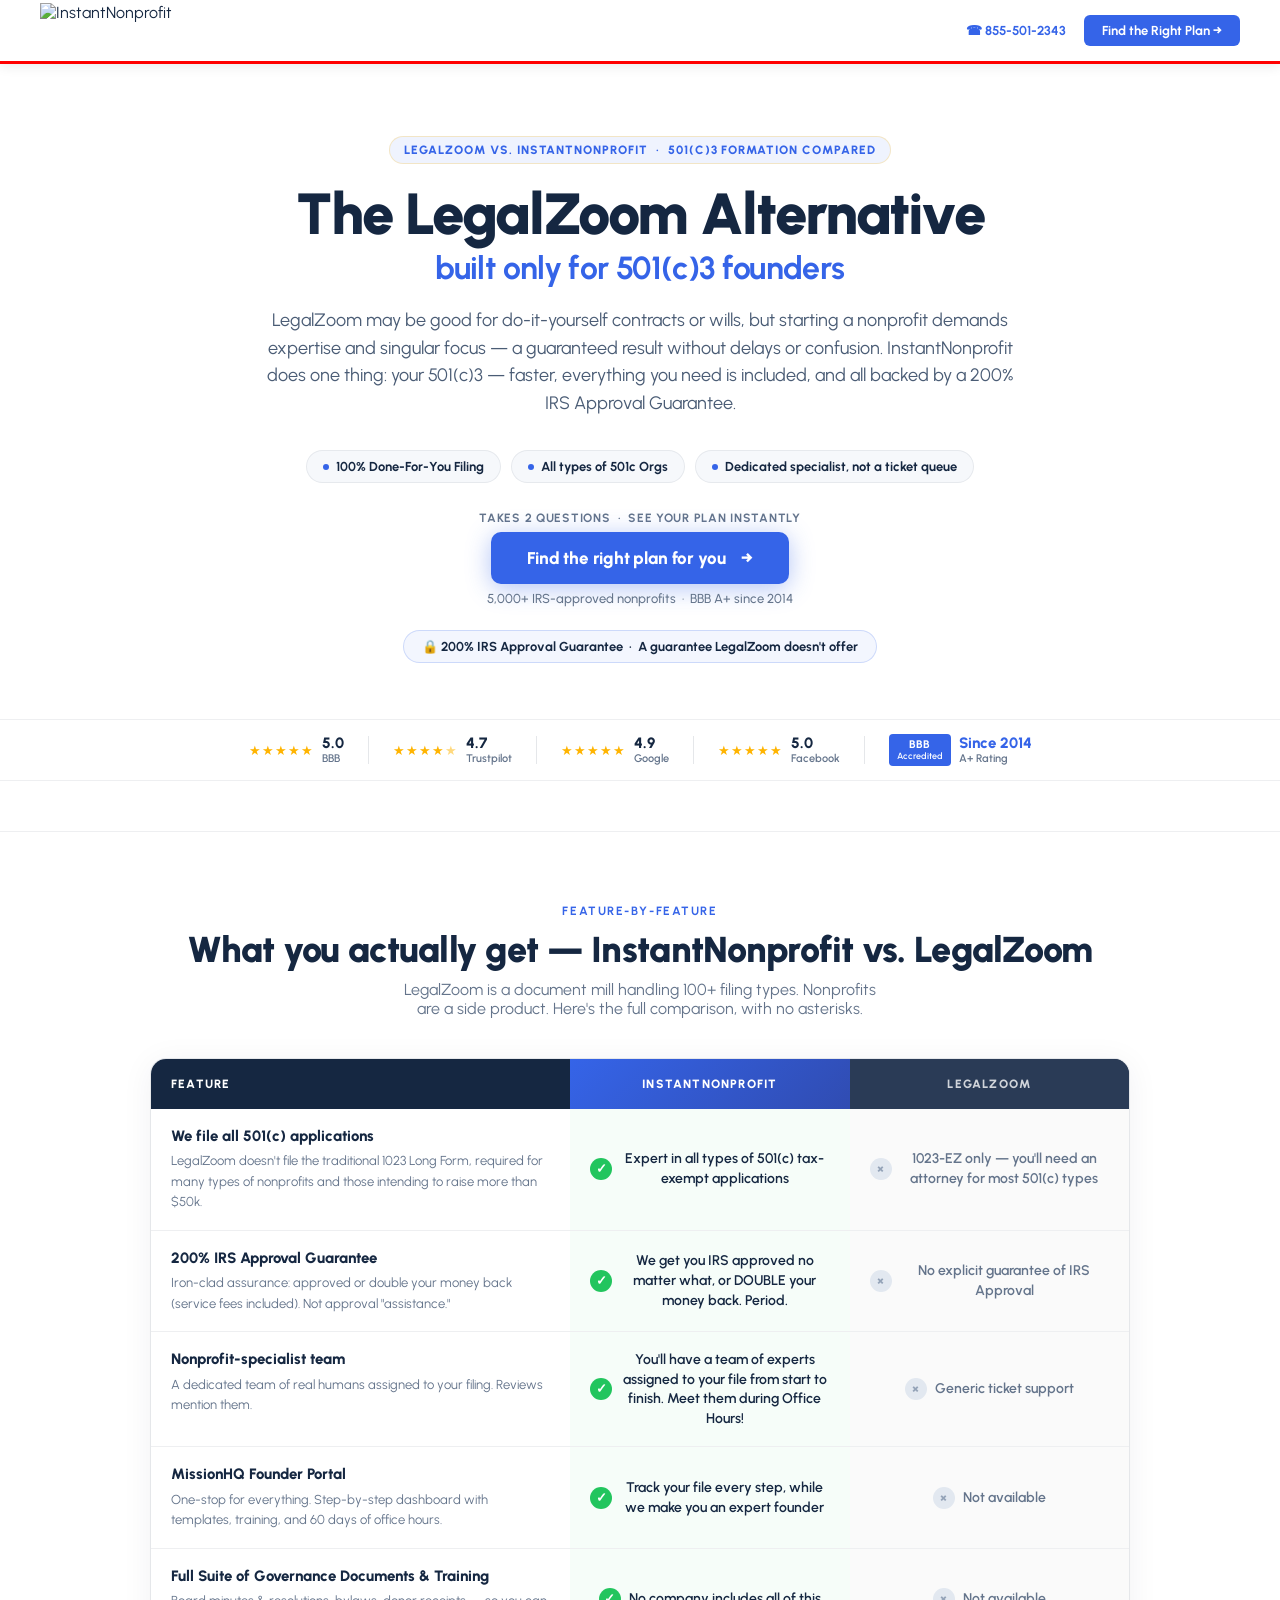
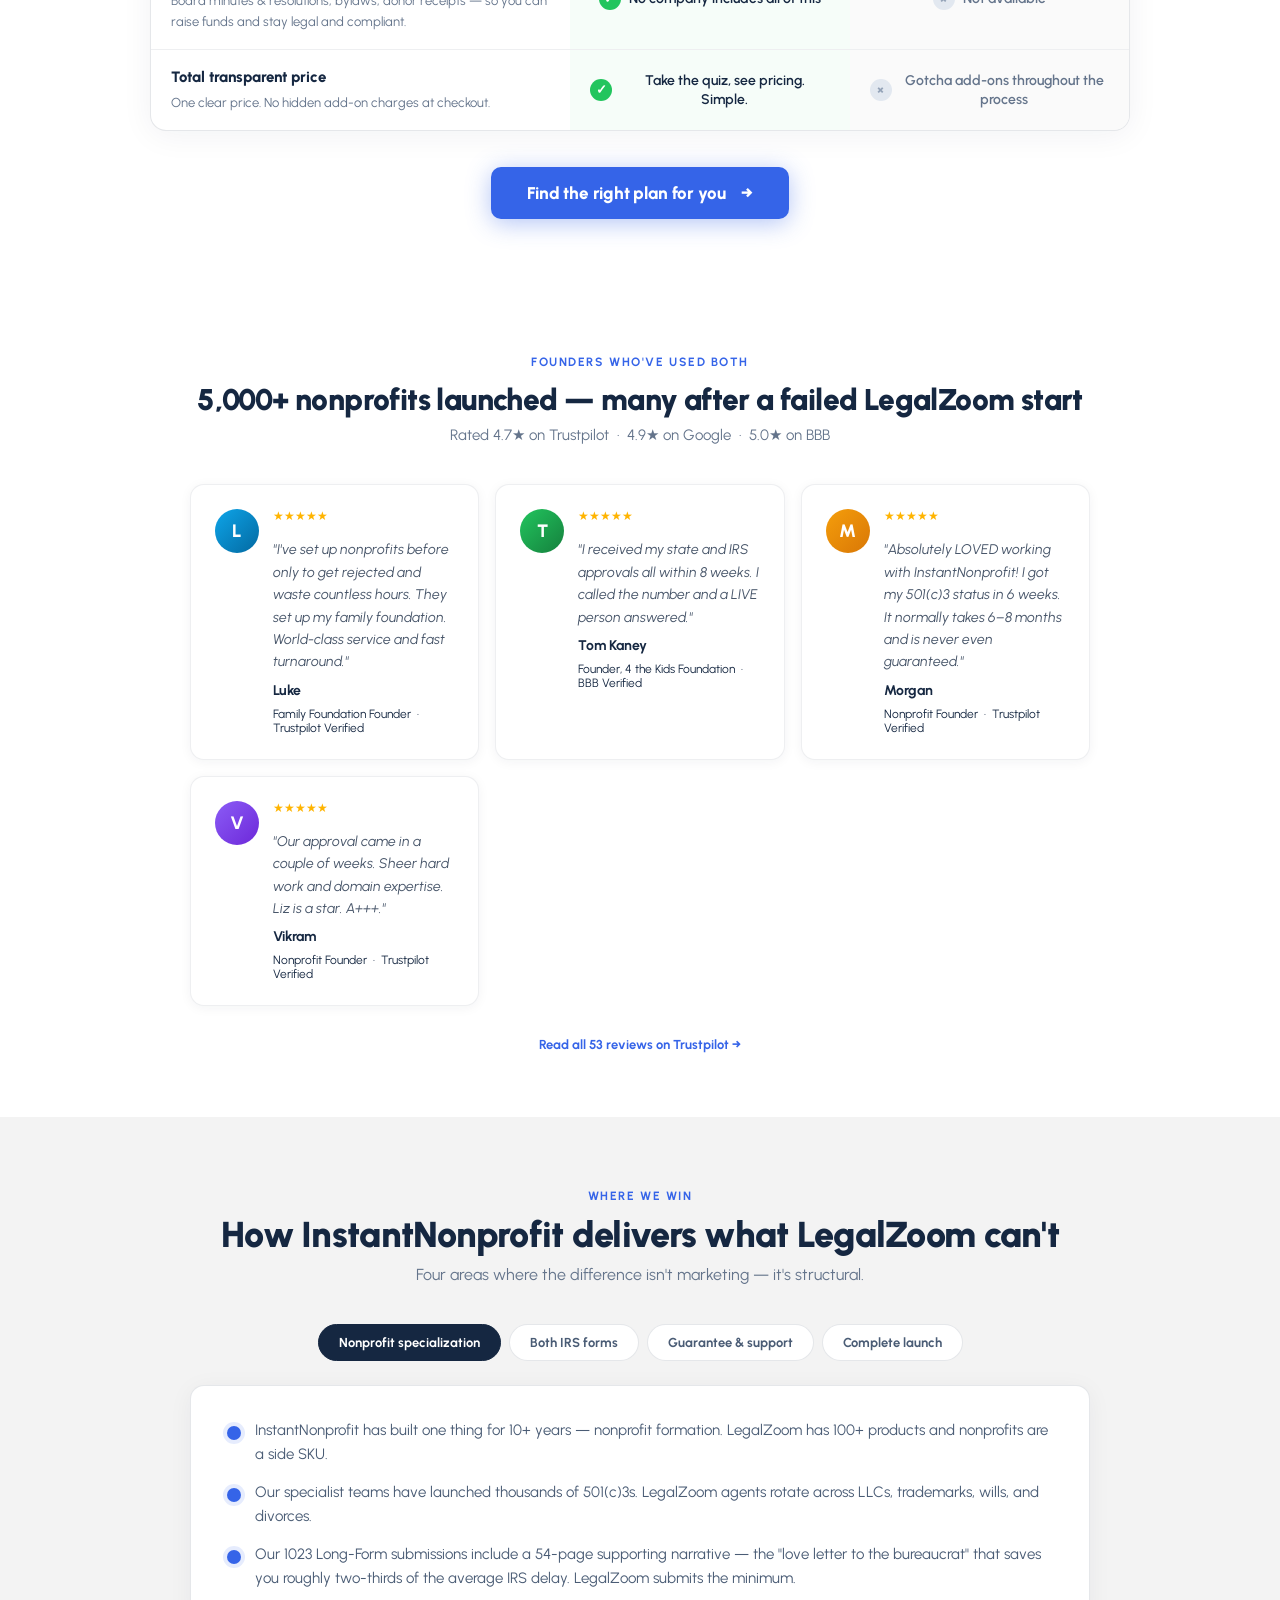
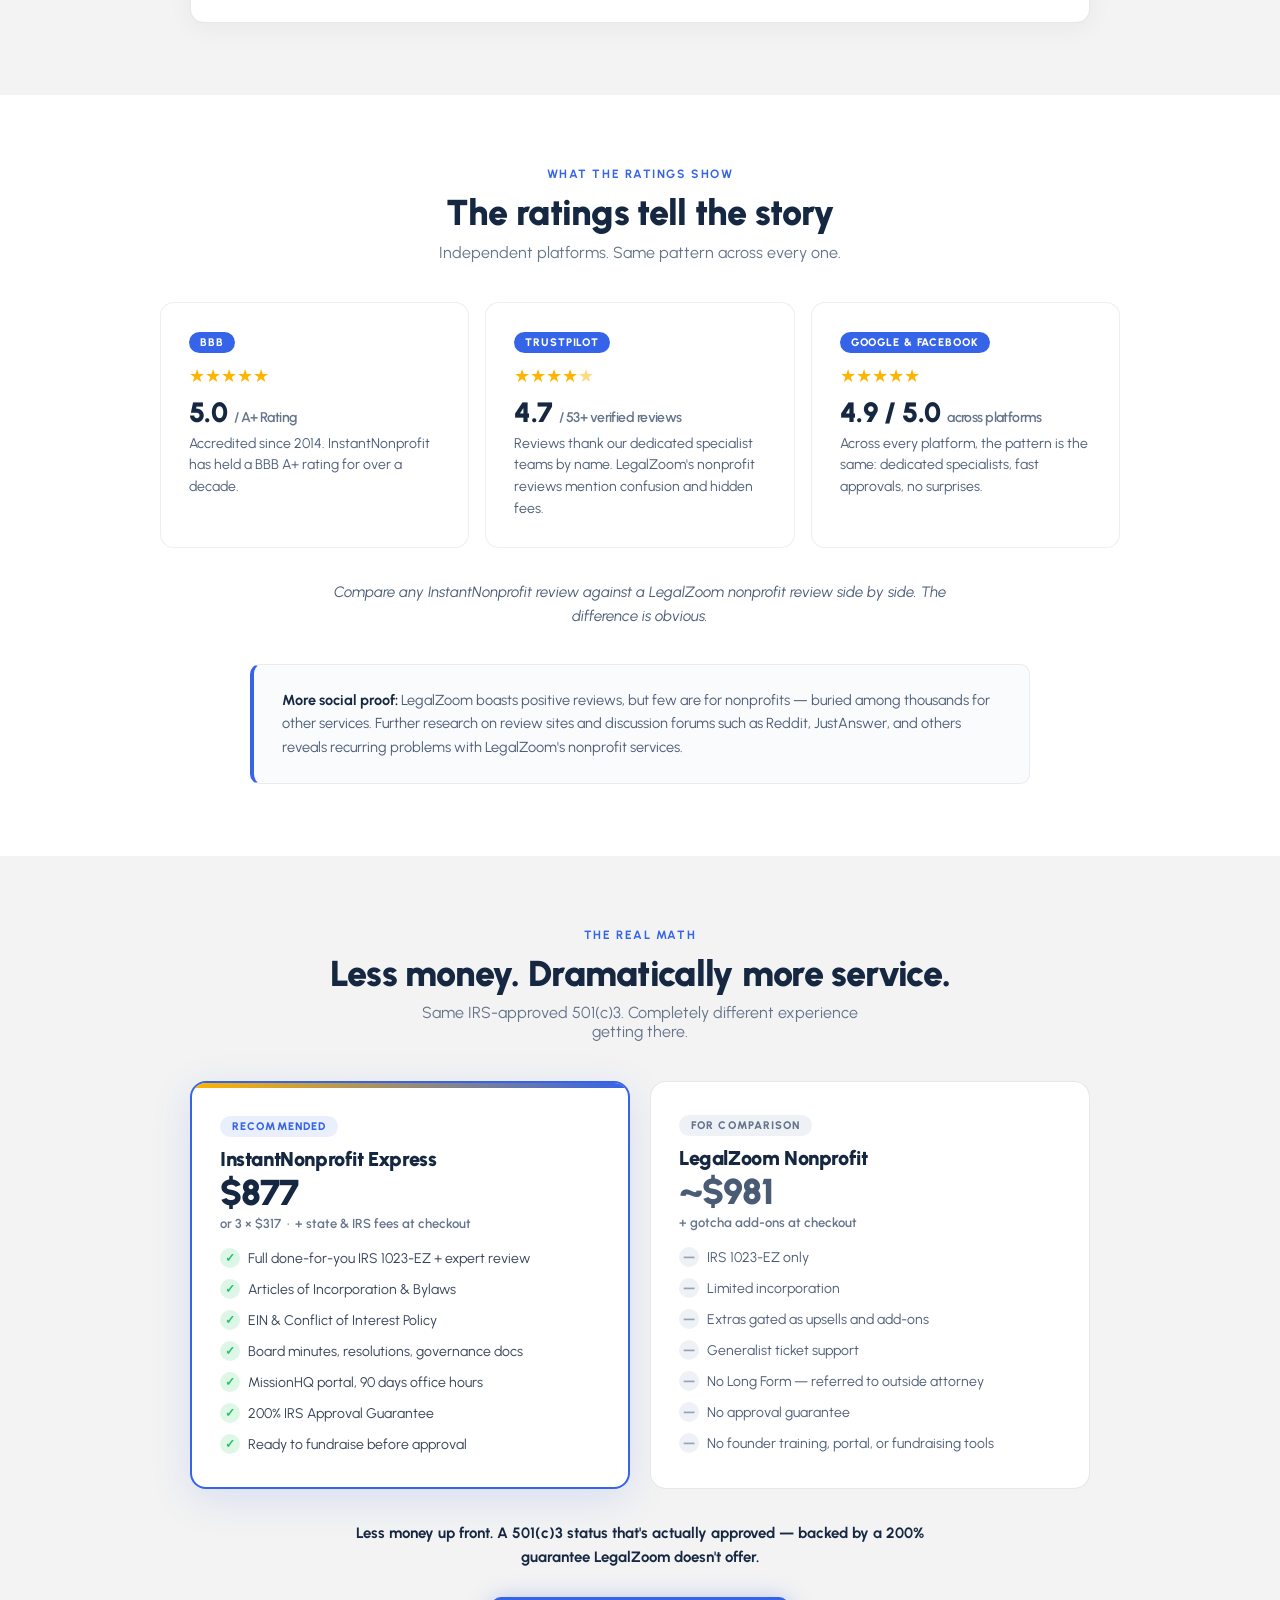
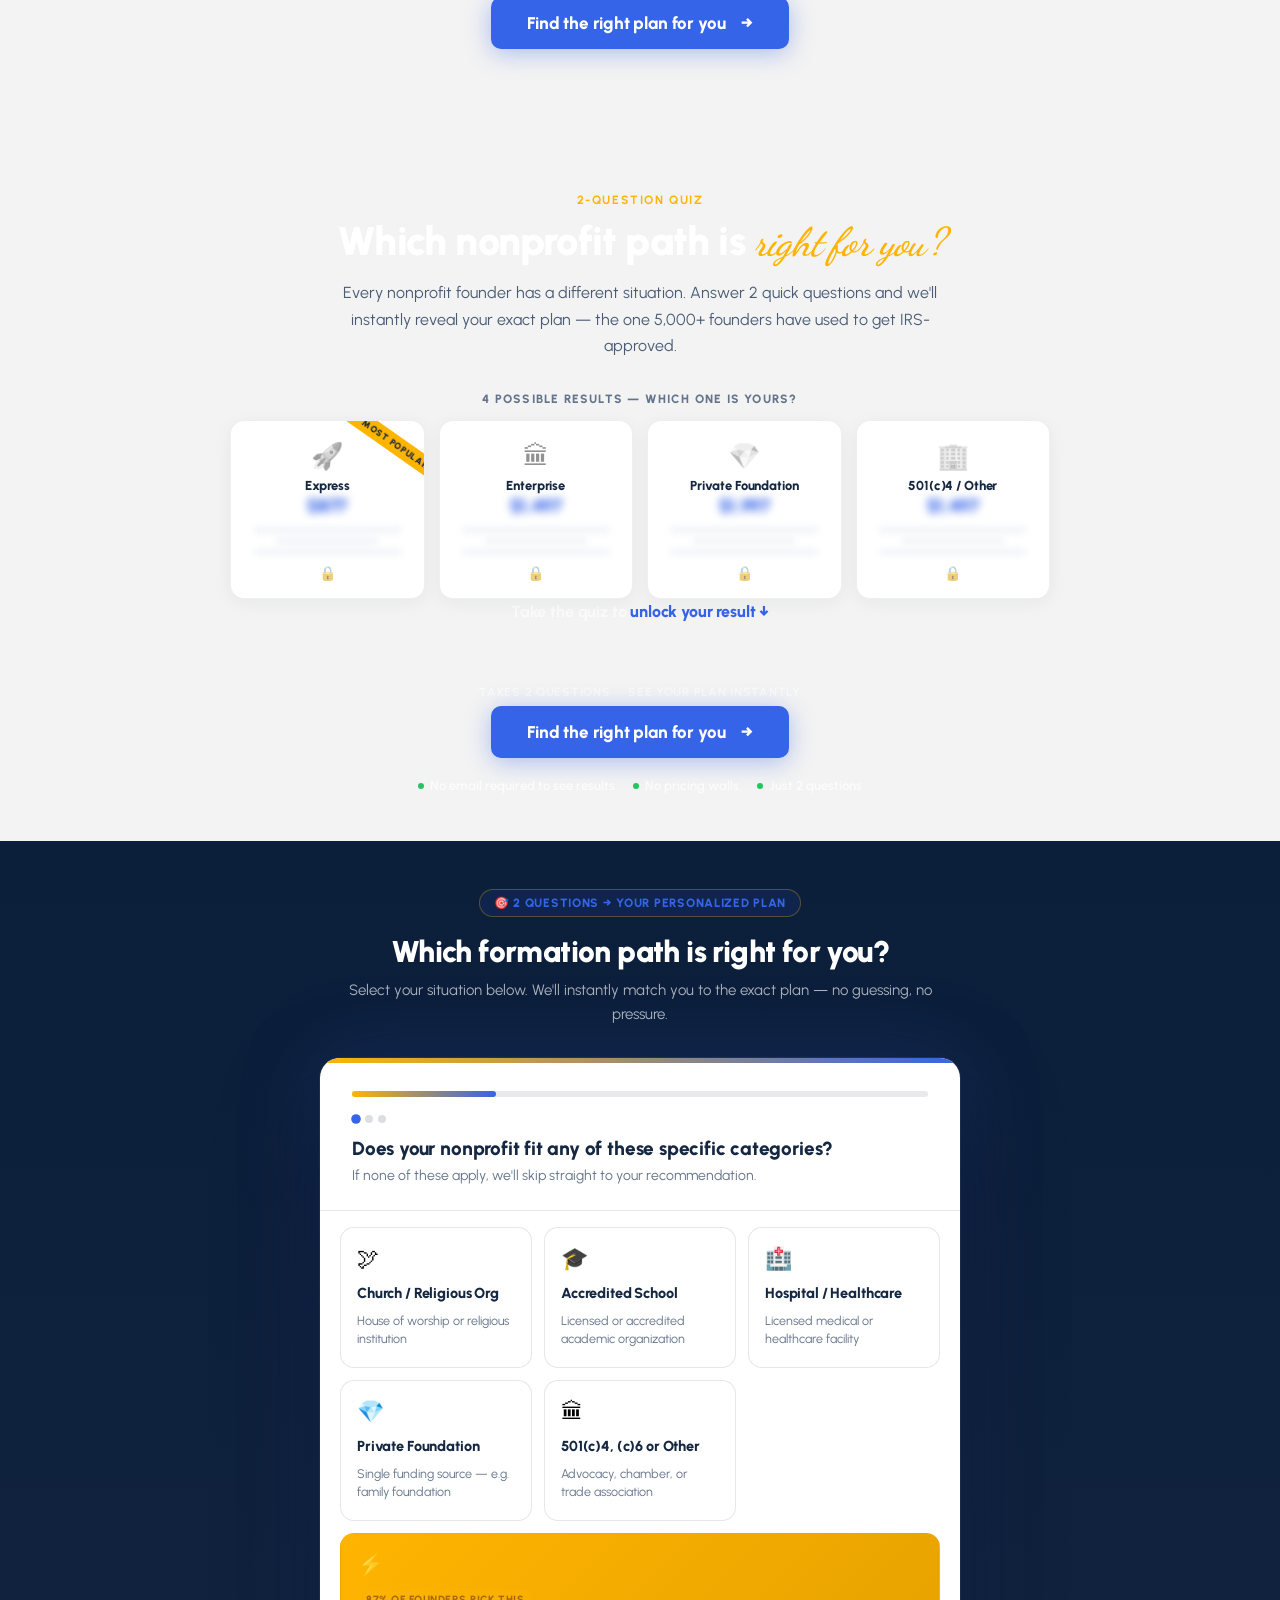
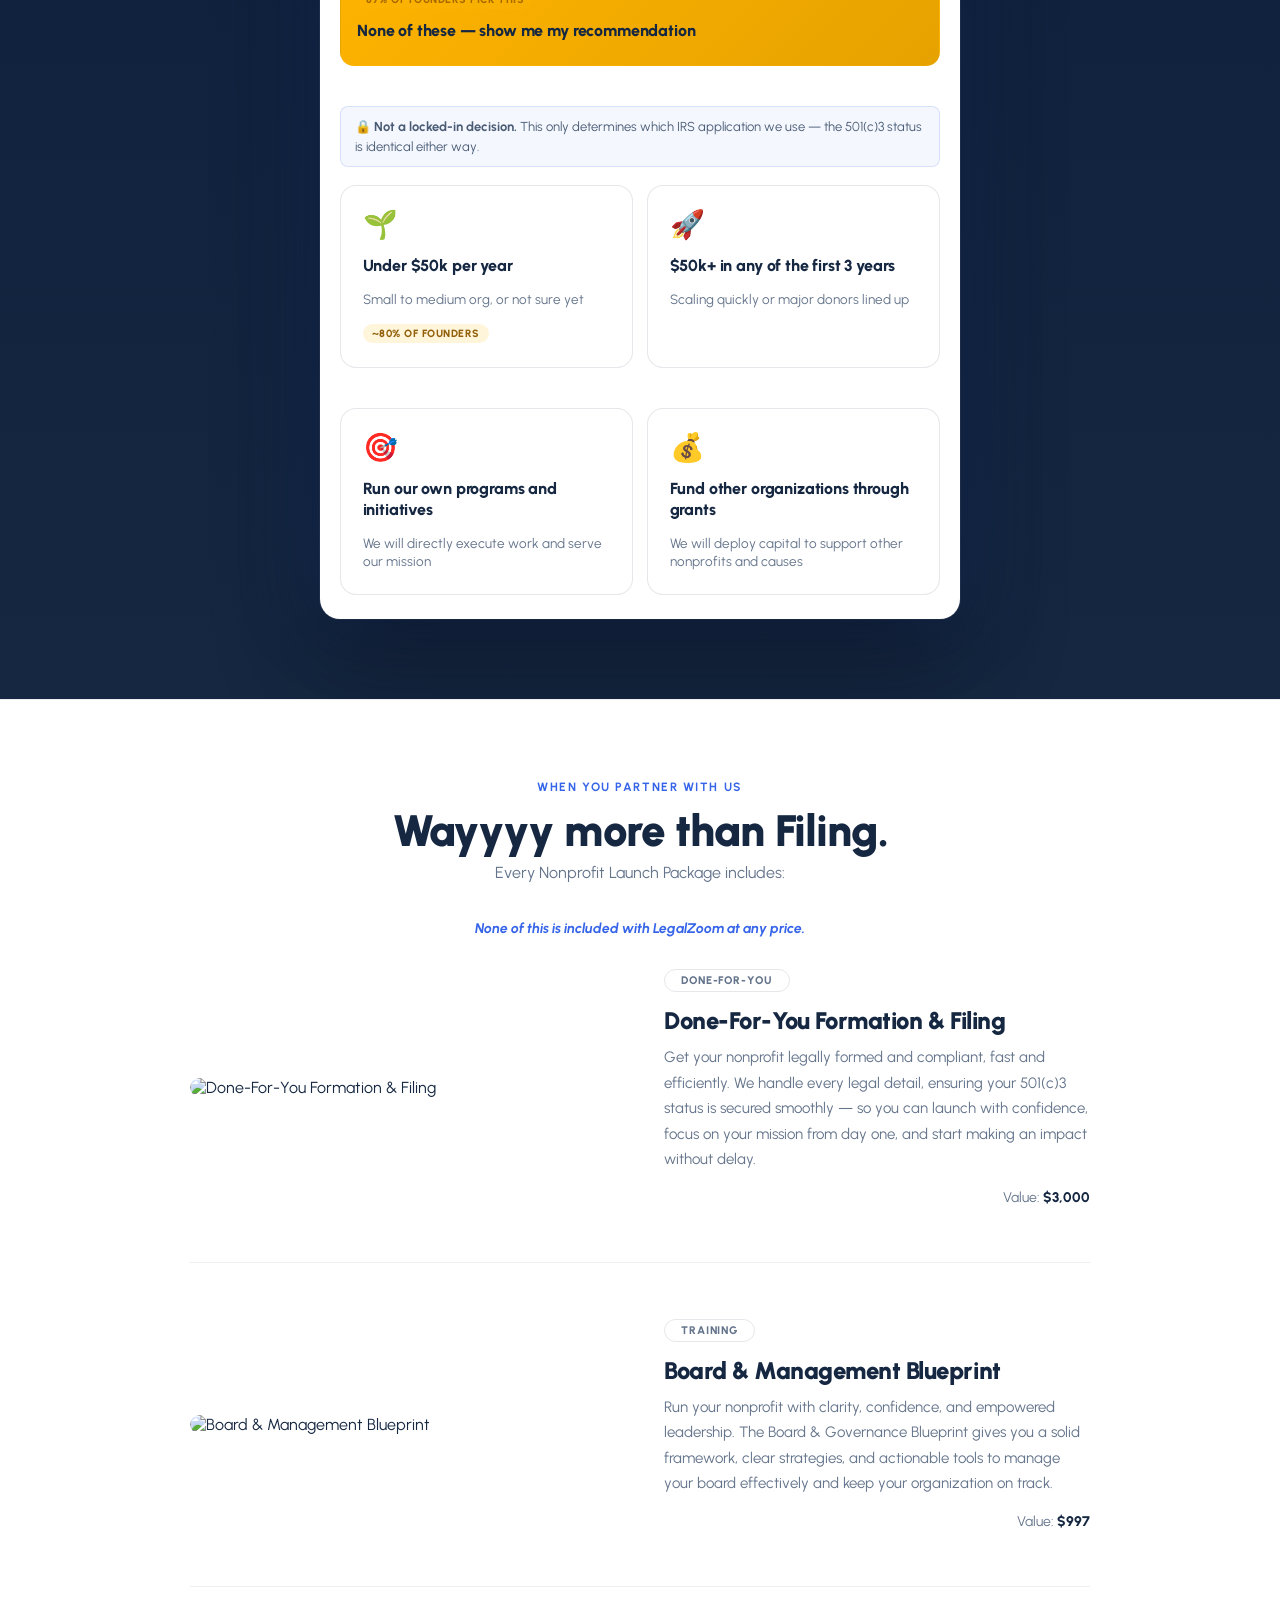
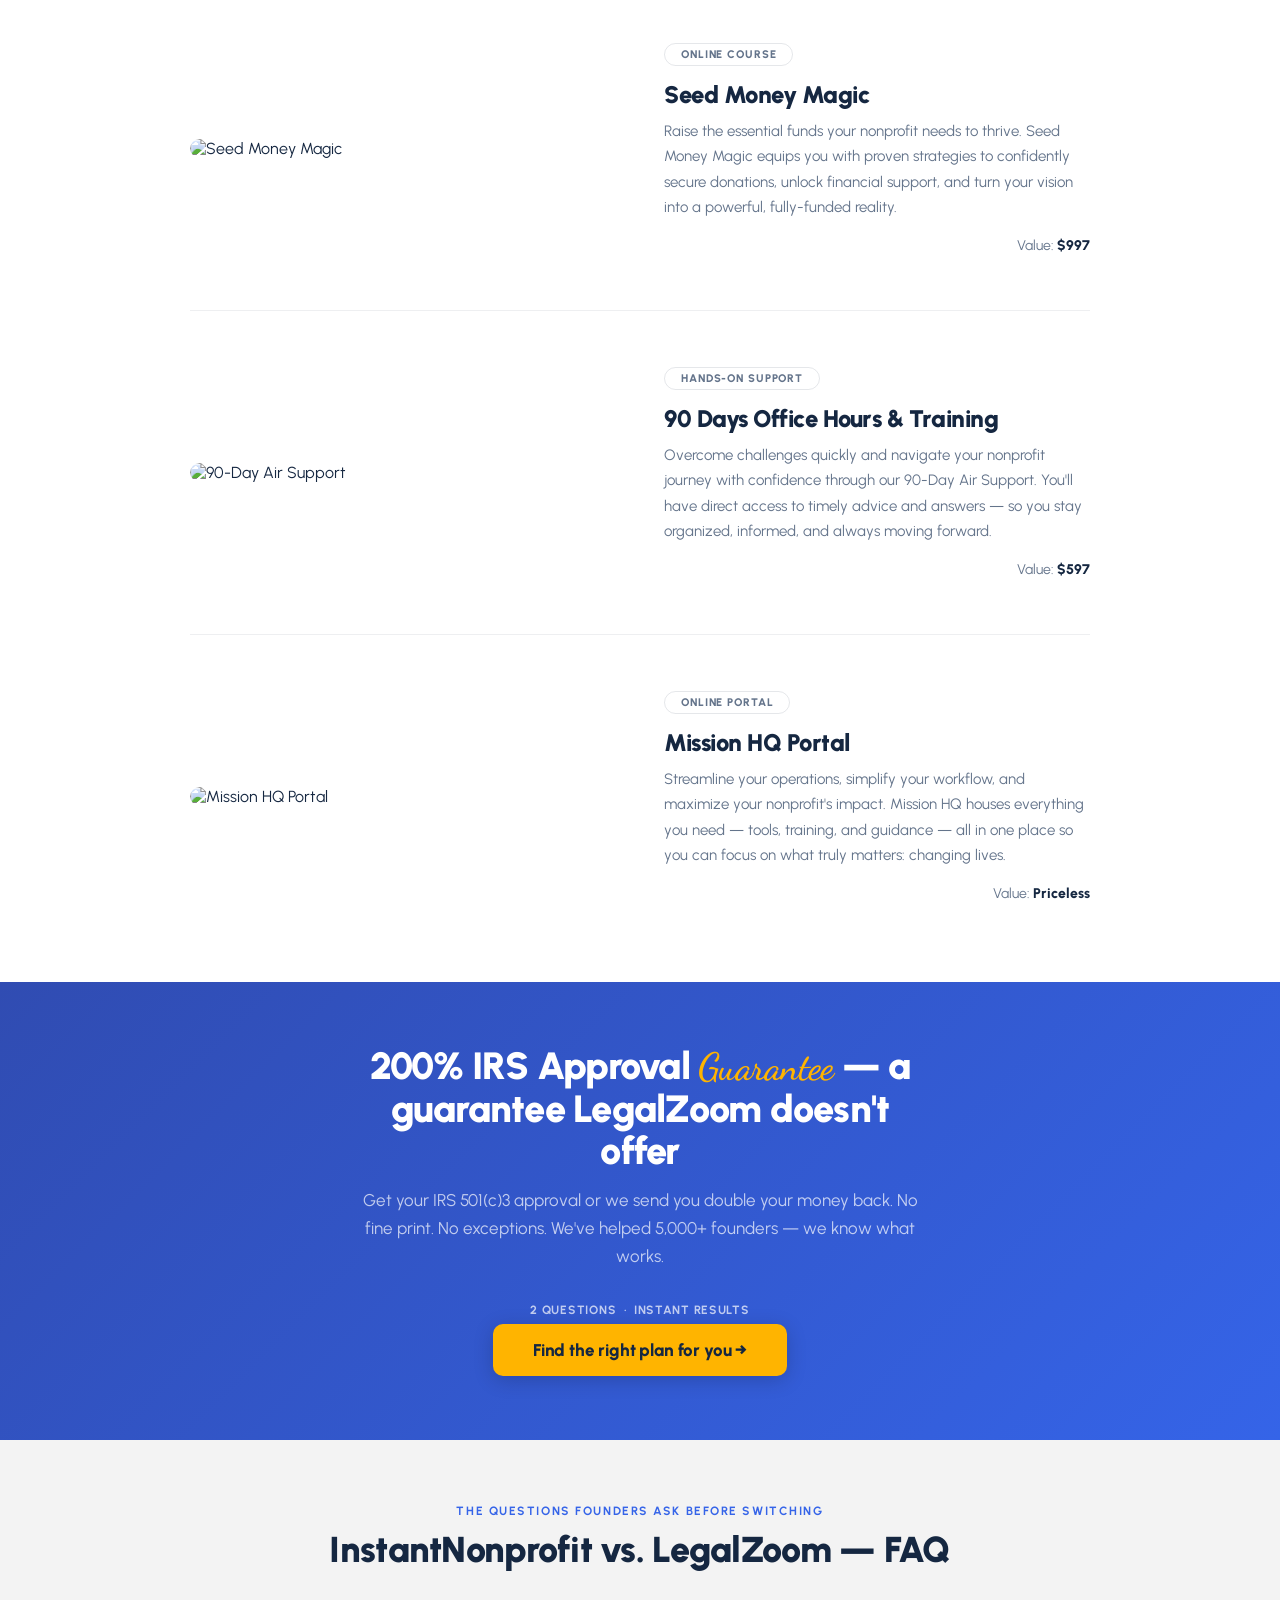
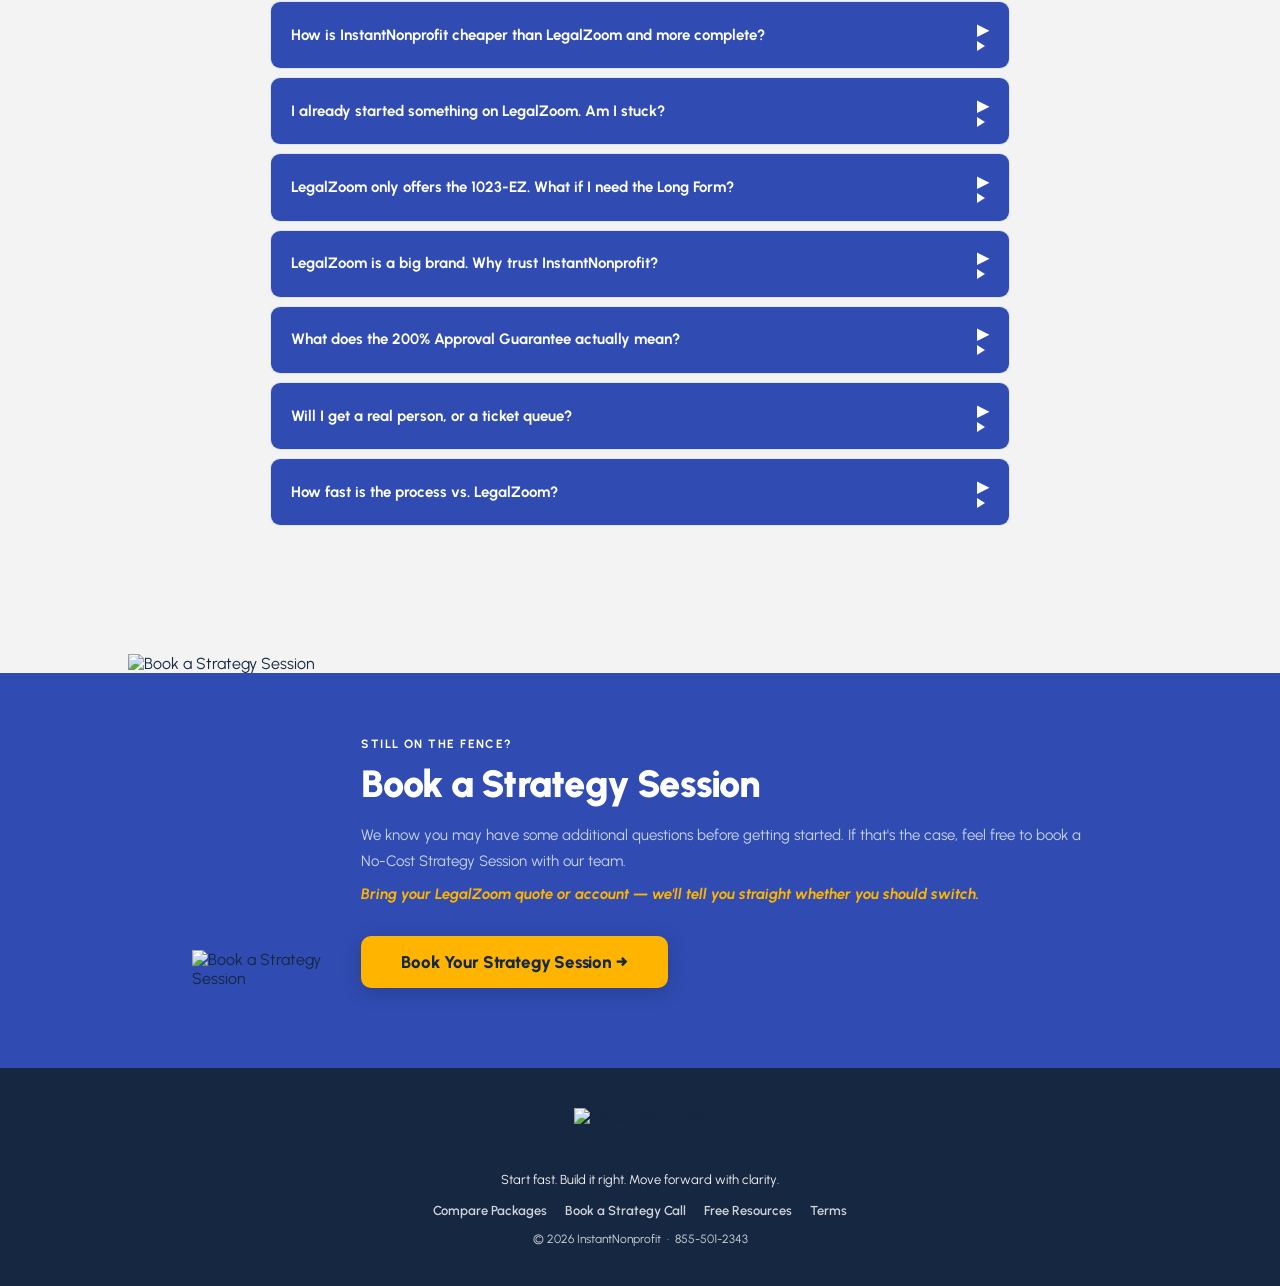
==== commit 04f73833: "Apply Christian's INP vs LegalZoom comp-page feedback - Headline drops inner parens site-wide (501(c" ====
--- a/inp-vs-legalzoom.html
+++ b/inp-vs-legalzoom.html
@@ -4,8 +4,8 @@
 <meta charset="UTF-8">
 <meta name="color-scheme" content="light">
 <meta name="viewport" content="width=device-width, initial-scale=1.0">
-<title>LegalZoom Nonprofit Alternative — Start Your 501(c)(3) for $877 | InstantNonprofit</title>
-<meta name="description" content="Comparing LegalZoom for your 501(c)(3)? InstantNonprofit is the nonprofit-specialist alternative — both IRS forms, 200% Approval Guarantee, named specialists, IRS-approved in ~3 weeks. From $877.">
+<title>LegalZoom Nonprofit Alternative — Start Your 501(c)3 for $877 | InstantNonprofit</title>
+<meta name="description" content="Comparing LegalZoom for your 501(c)3? InstantNonprofit is the nonprofit-specialist alternative — all 501(c) applications, 200% IRS Approval Guarantee, dedicated specialist team, IRS-approved in 3–6 weeks. From $877.">
 <link rel="stylesheet" href="styles.css">
 <style>
 /* ─── Page-specific styles for INP vs LegalZoom ─── */
@@ -94,6 +94,81 @@
 
 /* Fence section extra line */
 .fence-extra-line{color:var(--sun-yellow)!important;font-style:italic;font-weight:700;display:block;margin-top:8px;}
+
+/* ─── Clean hero override (no stars / orbs) — matches Klaviyo-style compare pages ─── */
+.hero{background:#fff!important;padding:4.5rem 2rem 3.5rem!important;text-align:center;border-bottom:1px solid var(--border-light);}
+.hero::before{display:none!important;}
+.hero-orb1,.hero-orb2{display:none!important;}
+.hero .hero-eyebrow{background:rgba(53,100,232,.08);color:var(--electric-blue);display:inline-block;padding:6px 14px;border-radius:100px;font-size:12px;font-weight:800;letter-spacing:.08em;text-transform:uppercase;margin-bottom:1.25rem;}
+.hero h1{color:var(--jet-blue)!important;font-size:clamp(34px,5vw,56px);font-weight:900;letter-spacing:-.03em;line-height:1.08;margin:0 auto 1rem;max-width:900px;}
+.hero h1 .hero-script{color:var(--electric-blue);font-style:normal;display:block;margin-top:6px;font-size:clamp(22px,3vw,32px);font-weight:700;letter-spacing:-.02em;}
+.hero .hero-sub{color:var(--text-mid)!important;font-size:clamp(15px,1.6vw,18px);line-height:1.55;max-width:760px;margin:0 auto 1.5rem;}
+.hero .hero-bullets{display:flex;flex-wrap:wrap;justify-content:center;gap:10px;max-width:860px;margin:0 auto 1.75rem;}
+.hero .hb{background:#f6f8fb;color:var(--jet-blue);border:1px solid var(--border-light);border-radius:100px;padding:8px 16px;font-size:13px;font-weight:700;}
+.hero .hb .hb-dot{background:var(--electric-blue);}
+.hero .hero-sub-note{color:var(--text-light)!important;}
+.hero .hero-guarantee-badge{background:rgba(53,100,232,.06);color:var(--jet-blue)!important;border:1px solid rgba(53,100,232,.2);}
+.hero .quiz-btn-above{color:var(--text-light)!important;}
+
+/* ─── Social proof logos row ─── */
+.proof-logos{display:flex;flex-wrap:wrap;justify-content:center;align-items:center;gap:28px;row-gap:18px;max-width:920px;margin:1.25rem auto 0;}
+.proof-logos .plogo{display:flex;align-items:center;gap:8px;font-weight:800;color:var(--jet-blue);font-size:14px;letter-spacing:-.01em;}
+.proof-logos .plogo img{height:22px;width:auto;display:block;}
+.proof-logos .plogo .pstars{color:var(--sun-yellow);font-size:13px;letter-spacing:-1px;}
+.proof-logos .plogo .pscore{color:var(--text-light);font-weight:700;font-size:13px;}
+
+/* ─── More social proof block ─── */
+.more-proof{max-width:780px;margin:2.25rem auto 0;padding:1.5rem 1.75rem;background:#fafbfd;border:1px solid var(--border-light);border-left:4px solid var(--electric-blue);border-radius:10px;color:var(--text-mid);font-size:14.5px;line-height:1.6;}
+.more-proof strong{color:var(--jet-blue);}
+
+/* ─── New Quiz Format (matches /choose-plan) ─── */
+.quiz-front{background:var(--off-white);padding:4.5rem 2rem 3rem;text-align:center;}
+.quiz-front-inner{max-width:980px;margin:0 auto;}
+.quiz-front h2{font-size:clamp(26px,3.4vw,36px);font-weight:900;letter-spacing:-.02em;color:var(--jet-blue);margin:.5rem auto 1rem;max-width:760px;}
+.quiz-front .script-accent{font-style:italic;}
+.quiz-front > .quiz-front-inner > p{color:var(--text-mid);max-width:640px;margin:0 auto 2rem;font-size:15px;line-height:1.6;}
+.mystery-section{margin:1.5rem auto 0;}
+.mystery-label{color:var(--text-light);font-size:12px;font-weight:800;letter-spacing:.1em;text-transform:uppercase;margin-bottom:14px;}
+.mystery-grid{display:grid;grid-template-columns:repeat(4,1fr);gap:14px;max-width:820px;margin:0 auto;}
+.mc{position:relative;background:#fff;border:1px solid var(--border-light);border-radius:14px;padding:1.2rem 1rem 1rem;text-align:center;box-shadow:0 4px 18px rgba(21,39,65,.05);overflow:hidden;}
+.mc-ribbon{position:absolute;top:10px;right:-28px;background:var(--sun-yellow);color:var(--jet-blue);font-size:9px;font-weight:900;letter-spacing:.08em;text-transform:uppercase;padding:3px 30px;transform:rotate(35deg);}
+.mc-icon{font-size:26px;margin-bottom:6px;}
+.mc-icon img{width:26px;height:26px;display:inline-block;}
+.mc-name{font-size:13px;font-weight:800;color:var(--jet-blue);margin-bottom:2px;}
+.mc-price{font-size:18px;font-weight:900;color:var(--electric-blue);letter-spacing:-.02em;margin-bottom:10px;}
+.mc-lines{display:flex;flex-direction:column;gap:5px;padding:0 6px;margin-bottom:10px;filter:blur(3px);opacity:.6;}
+.mc-line{height:6px;background:#e6ebf2;border-radius:3px;}
+.mc-line.s{width:70%;margin:0 auto;}
+.mc-lock{color:var(--text-light);opacity:.55;font-size:14px;}
+.mc-lock img{width:14px;height:14px;display:inline-block;opacity:.7;}
+.mystery-hint{color:var(--text-light);font-size:13px;margin-top:1.25rem;}
+.mystery-hint span{color:var(--electric-blue);font-weight:800;}
+.quiz-reassurance{display:flex;flex-wrap:wrap;justify-content:center;gap:18px;margin-top:1.25rem;color:var(--text-light);font-size:13px;font-weight:600;}
+.qr-item{display:inline-flex;align-items:center;gap:6px;}
+.qr-dot{width:6px;height:6px;border-radius:50%;background:#22c55e;display:inline-block;}
+@media (max-width:720px){.mystery-grid{grid-template-columns:repeat(2,1fr);}}
+
+.quiz-pre-badge{display:inline-flex;align-items:center;gap:8px;background:rgba(53,100,232,.1);color:var(--electric-blue);padding:6px 14px;border-radius:100px;font-size:12px;font-weight:800;letter-spacing:.06em;text-transform:uppercase;margin-bottom:1rem;}
+
+/* New quiz card grids */
+.qoc-grid{display:grid;grid-template-columns:repeat(3,1fr);gap:12px;padding:1rem 1.25rem 1.5rem;}
+.qoc-card{background:#fff;border:1.5px solid var(--border);border-radius:14px;padding:1.25rem 1rem;text-align:left;cursor:pointer;transition:all .15s;display:flex;flex-direction:column;gap:6px;font-family:"Urbanist",sans-serif;}
+.qoc-card:hover{border-color:var(--electric-blue);transform:translateY(-2px);box-shadow:0 10px 30px rgba(53,100,232,.1);}
+.qoc-card .qoc-icon{font-size:22px;}
+.qoc-card .qoc-icon img{width:22px;height:22px;display:inline-block;}
+.qoc-title{font-size:14.5px;font-weight:800;color:var(--jet-blue);line-height:1.25;letter-spacing:-.01em;}
+.qoc-desc{font-size:12.5px;color:var(--text-light);line-height:1.4;}
+.qoc-pill{display:inline-block;background:rgba(255,180,0,.18);color:#a86a00;font-size:10.5px;font-weight:800;letter-spacing:.05em;text-transform:uppercase;padding:3px 9px;border-radius:100px;align-self:flex-start;}
+.qoc-star{background:linear-gradient(135deg,rgba(53,100,232,.05),rgba(255,180,0,.06));border-color:var(--electric-blue);}
+.qoc-star .qoc-title{color:var(--electric-blue);}
+.qoc-duo{display:grid;grid-template-columns:1fr 1fr;gap:14px;padding:1rem 1.25rem 1.5rem;}
+.qoc-card-lg{background:#fff;border:1.5px solid var(--border);border-radius:16px;padding:1.5rem 1.35rem;text-align:left;cursor:pointer;transition:all .15s;display:flex;flex-direction:column;gap:8px;font-family:"Urbanist",sans-serif;}
+.qoc-card-lg:hover{border-color:var(--electric-blue);transform:translateY(-2px);box-shadow:0 12px 34px rgba(53,100,232,.12);}
+.qoc-card-lg .qoc-icon{font-size:28px;}
+.qoc-card-lg .qoc-icon img{width:28px;height:28px;display:inline-block;}
+.qoc-card-lg .qoc-title{font-size:16px;}
+.qoc-card-lg .qoc-desc{font-size:13.5px;}
+@media (max-width:760px){.qoc-grid{grid-template-columns:1fr;}.qoc-duo{grid-template-columns:1fr;}}
 </style>
 </head>
 <body style="background:#ffffff;">
@@ -113,14 +188,13 @@
 <section class="hero" id="hero_id">
   <div class="hero-orb1"></div><div class="hero-orb2"></div>
   <div class="hero-content">
-    <div class="hero-eyebrow">&#10003;&nbsp;&nbsp;LegalZoom vs. InstantNonprofit &nbsp;&middot;&nbsp; 501(c)(3) Formation Compared</div>
-    <h1 id="heading_1">The LegalZoom Alternative<br><span class="hero-script">built only for 501(c)(3) founders</span></h1>
-    <p class="hero-sub">LegalZoom files 100+ document types. InstantNonprofit files one thing: your 501(c)(3) — faster, more complete, and with a 200% IRS Approval Guarantee LegalZoom doesn't offer. From $877, IRS-approved in about 3 weeks.</p>
+    <div class="hero-eyebrow">LegalZoom vs. InstantNonprofit &nbsp;&middot;&nbsp; 501(c)3 Formation Compared</div>
+    <h1 id="heading_1">The LegalZoom Alternative<span class="hero-script">built only for 501(c)3 founders</span></h1>
+    <p class="hero-sub">LegalZoom may be good for do-it-yourself contracts or wills, but starting a nonprofit demands expertise and singular focus — a guaranteed result without delays or confusion. InstantNonprofit does one thing: your 501(c)3 — faster, everything you need is included, and all backed by a 200% IRS Approval Guarantee.</p>
     <div class="hero-bullets">
-      <span class="hb"><span class="hb-dot"></span>100% done-for-you filing</span>
-      <span class="hb"><span class="hb-dot"></span>Both 1023-EZ and 1023 Long Form</span>
-      <span class="hb"><span class="hb-dot"></span>200% IRS Approval Guarantee</span>
-      <span class="hb"><span class="hb-dot"></span>Named specialist, not a ticket queue</span>
+      <span class="hb"><span class="hb-dot"></span>100% Done-For-You Filing</span>
+      <span class="hb"><span class="hb-dot"></span>All types of 501c Orgs</span>
+      <span class="hb"><span class="hb-dot"></span>Dedicated specialist, not a ticket queue</span>
     </div>
     <div class="hero-cta-wrap">
       <div class="quiz-btn-wrap">
@@ -137,21 +211,25 @@
 <div class="trust-bar">
   <div class="trust-bar-inner">
     <div class="trust-item">
+      <img src="https://www.bbb.org/terminuscontent/dist/img/logo/bbb-accredited-business-seal.svg" alt="BBB" style="height:36px;width:auto;" onerror="this.style.display='none'">
       <div class="trust-stars">&#9733;&#9733;&#9733;&#9733;&#9733;</div>
       <div class="trust-info"><span class="trust-score">5.0</span><span class="trust-source">BBB</span></div>
     </div>
     <div class="trust-divider"></div>
     <div class="trust-item">
+      <img src="https://cdn.trustpilot.net/brand-assets/4.1.0/logo-black.svg" alt="Trustpilot" style="height:20px;width:auto;" onerror="this.style.display='none'">
       <div class="trust-stars">&#9733;&#9733;&#9733;&#9733;<span style="opacity:0.5">&#9733;</span></div>
       <div class="trust-info"><span class="trust-score">4.7</span><span class="trust-source">Trustpilot</span></div>
     </div>
     <div class="trust-divider"></div>
     <div class="trust-item">
+      <img src="https://www.gstatic.com/images/branding/googlelogo/svg/googlelogo_clr_74x24px.svg" alt="Google" style="height:20px;width:auto;" onerror="this.style.display='none'">
       <div class="trust-stars">&#9733;&#9733;&#9733;&#9733;&#9733;</div>
       <div class="trust-info"><span class="trust-score">4.9</span><span class="trust-source">Google</span></div>
     </div>
     <div class="trust-divider"></div>
     <div class="trust-item">
+      <img src="https://upload.wikimedia.org/wikipedia/commons/5/51/Facebook_f_logo_%282019%29.svg" alt="Facebook" style="height:22px;width:auto;" onerror="this.style.display='none'">
       <div class="trust-stars">&#9733;&#9733;&#9733;&#9733;&#9733;</div>
       <div class="trust-info"><span class="trust-score">5.0</span><span class="trust-source">Facebook</span></div>
     </div>
@@ -181,39 +259,39 @@
       </div>
 
       <div class="cmp-row">
-        <div class="cmp-feat"><strong>Full 501(c)(3) filing — both IRS forms</strong><span>We file the IRS 1023-EZ and the long-form 1023 — so churches, schools, hospitals, and any nonprofit projecting $50k+ is covered.</span></div>
-        <div class="cmp-cell cmp-yes"><span class="cmp-check">&#10003;</span> Both forms</div>
-        <div class="cmp-cell cmp-no"><span class="cmp-x">&times;</span> 1023-EZ only — sent to find an attorney for Long Form</div>
+        <div class="cmp-feat"><strong>We file all 501(c) applications</strong><span>LegalZoom doesn't file the traditional 1023 Long Form, required for many types of nonprofits and those intending to raise more than $50k.</span></div>
+        <div class="cmp-cell cmp-yes"><span class="cmp-check">&#10003;</span> Expert in all types of 501(c) tax-exempt applications</div>
+        <div class="cmp-cell cmp-no"><span class="cmp-x">&times;</span> 1023-EZ only — you'll need an attorney for most 501(c) types</div>
       </div>
 
       <div class="cmp-row">
-        <div class="cmp-feat"><strong>200% IRS Approval Guarantee</strong><span>IRS approval or double your money back. Not approval "assistance."</span></div>
-        <div class="cmp-cell cmp-yes"><span class="cmp-check">&#10003;</span> Included</div>
-        <div class="cmp-cell cmp-no"><span class="cmp-x">&times;</span> None</div>
+        <div class="cmp-feat"><strong>200% IRS Approval Guarantee</strong><span>Iron-clad assurance: approved or double your money back (service fees included). Not approval "assistance."</span></div>
+        <div class="cmp-cell cmp-yes"><span class="cmp-check">&#10003;</span> We get you IRS approved no matter what, or DOUBLE your money back. Period.</div>
+        <div class="cmp-cell cmp-no"><span class="cmp-x">&times;</span> No explicit guarantee of IRS Approval</div>
       </div>
 
       <div class="cmp-row">
-        <div class="cmp-feat"><strong>Nonprofit-specialist team (by name)</strong><span>Real humans — Farwa, Liz, Taylor — assigned to your filing. Reviews mention them.</span></div>
-        <div class="cmp-cell cmp-yes"><span class="cmp-check">&#10003;</span> Dedicated specialists</div>
+        <div class="cmp-feat"><strong>Nonprofit-specialist team</strong><span>A dedicated team of real humans assigned to your filing. Reviews mention them.</span></div>
+        <div class="cmp-cell cmp-yes"><span class="cmp-check">&#10003;</span> You'll have a team of experts assigned to your file from start to finish. Meet them during Office Hours!</div>
         <div class="cmp-cell cmp-no"><span class="cmp-x">&times;</span> Generic ticket support</div>
       </div>
 
       <div class="cmp-row">
-        <div class="cmp-feat"><strong>MissionHQ founder portal</strong><span>Step-by-step dashboard with docs, training, and 90 days of office hours.</span></div>
-        <div class="cmp-cell cmp-yes"><span class="cmp-check">&#10003;</span> Included</div>
+        <div class="cmp-feat"><strong>MissionHQ Founder Portal</strong><span>One-stop for everything. Step-by-step dashboard with templates, training, and 60 days of office hours.</span></div>
+        <div class="cmp-cell cmp-yes"><span class="cmp-check">&#10003;</span> Track your file every step, while we make you an expert founder</div>
         <div class="cmp-cell cmp-no"><span class="cmp-x">&times;</span> Not available</div>
       </div>
 
       <div class="cmp-row">
-        <div class="cmp-feat"><strong>Board governance + bylaws + minutes + resolutions</strong><span>The documents that make your nonprofit functional, not just existent.</span></div>
-        <div class="cmp-cell cmp-yes"><span class="cmp-check">&#10003;</span> All included</div>
-        <div class="cmp-cell cmp-no"><span class="cmp-x">&times;</span> Not included at base</div>
+        <div class="cmp-feat"><strong>Full Suite of Governance Documents &amp; Training</strong><span>Board minutes &amp; resolutions, bylaws, donor receipts — so you can raise funds and stay legal and compliant.</span></div>
+        <div class="cmp-cell cmp-yes"><span class="cmp-check">&#10003;</span> No company includes all of this</div>
+        <div class="cmp-cell cmp-no"><span class="cmp-x">&times;</span> Not available</div>
       </div>
 
       <div class="cmp-row">
-        <div class="cmp-feat"><strong>Total transparent price</strong><span>One clear price. No drip charges at checkout, no surprise yearly fees.</span></div>
-        <div class="cmp-cell cmp-yes"><span class="cmp-check">&#10003;</span> $877 (EZ) / $1,497 (Long)</div>
-        <div class="cmp-cell cmp-no"><span class="cmp-x">&times;</span> ~$981 + recurring $230/yr compliance upsells</div>
+        <div class="cmp-feat"><strong>Total transparent price</strong><span>One clear price. No hidden add-on charges at checkout.</span></div>
+        <div class="cmp-cell cmp-yes"><span class="cmp-check">&#10003;</span> Take the quiz, see pricing. Simple.</div>
+        <div class="cmp-cell cmp-no"><span class="cmp-x">&times;</span> Gotcha add-ons throughout the process</div>
       </div>
     </div>
 
@@ -254,7 +332,7 @@
         <div class="testi-avatar" style="background:linear-gradient(135deg,#f59e0b,#d97706);">M</div>
         <div class="testi-body">
           <div class="stars">&#9733;&#9733;&#9733;&#9733;&#9733;</div>
-          <p>"Absolutely LOVED working with InstantNonprofit! I got my 501(c)(3) status in 6 weeks. It normally takes 6&ndash;8 months and is never even guaranteed."</p>
+          <p>"Absolutely LOVED working with InstantNonprofit! I got my 501(c)3 status in 6 weeks. It normally takes 6&ndash;8 months and is never even guaranteed."</p>
           <div class="testi-author">Morgan</div>
           <div class="testi-role">Nonprofit Founder &nbsp;&middot;&nbsp; Trustpilot Verified</div>
         </div>
@@ -294,8 +372,8 @@
     <div class="tab-panel active" id="t1" role="tabpanel">
       <ul>
         <li>InstantNonprofit has built one thing for 10+ years — nonprofit formation. LegalZoom has 100+ products and nonprofits are a side SKU.</li>
-        <li>Every InstantNonprofit specialist has launched dozens to hundreds of 501(c)(3)s. LegalZoom agents rotate across LLCs, trademarks, wills, and divorces.</li>
-        <li>Our IRS submissions include a 54-page supporting narrative — the "love letter to the bureaucrat" that cuts IRS approval time by half to two-thirds. LegalZoom submits the minimum.</li>
+        <li>Our specialist teams have launched thousands of 501(c)3s. LegalZoom agents rotate across LLCs, trademarks, wills, and divorces.</li>
+        <li>Our 1023 Long-Form submissions include a 54-page supporting narrative — the "love letter to the bureaucrat" that saves you roughly two-thirds of the average IRS delay. LegalZoom submits the minimum.</li>
       </ul>
     </div>
     <div class="tab-panel" id="t2" role="tabpanel">
@@ -307,9 +385,9 @@
     </div>
     <div class="tab-panel" id="t3" role="tabpanel">
       <ul>
-        <li>200% IRS Approval Guarantee: get approved or get double your money back. No asterisks, no carve-outs. LegalZoom offers none.</li>
-        <li>You get a named specialist. Open any Trustpilot review — customers thank Farwa, Liz, Taylor by name. LegalZoom reviews mention confusion and hidden fees.</li>
-        <li>90 days of live office hours and coaching included. LegalZoom adds $230/year for ongoing compliance and charges extra per question.</li>
+        <li>200% IRS Approval Guarantee: get approved or get double your money back — service fees included. No asterisks, no carve-outs. LegalZoom offers none.</li>
+        <li>You get a dedicated specialist team assigned to your file from start to finish. Open any Trustpilot review — customers thank our specialists by name. LegalZoom reviews mention confusion and hidden fees.</li>
+        <li>60 days of live office hours and coaching included. LegalZoom charges extra per question.</li>
       </ul>
     </div>
     <div class="tab-panel" id="t4" role="tabpanel">
@@ -341,16 +419,17 @@
         <span class="val-badge">Trustpilot</span>
         <div class="stars">&#9733;&#9733;&#9733;&#9733;<span style="opacity:.5">&#9733;</span></div>
         <div class="val-score">4.7 <small>/ 53+ verified reviews</small></div>
-        <p>Reviews mention specialists by name. LegalZoom's nonprofit reviews mention confusion and hidden fees.</p>
+        <p>Reviews thank our dedicated specialist teams by name. LegalZoom's nonprofit reviews mention confusion and hidden fees.</p>
       </div>
       <div class="val-card">
         <span class="val-badge">Google &amp; Facebook</span>
         <div class="stars">&#9733;&#9733;&#9733;&#9733;&#9733;</div>
         <div class="val-score">4.9 / 5.0 <small>across platforms</small></div>
-        <p>Across every platform, the pattern is the same: named specialists, fast approvals, no surprises.</p>
+        <p>Across every platform, the pattern is the same: dedicated specialists, fast approvals, no surprises.</p>
       </div>
     </div>
     <p class="val-close">Compare any InstantNonprofit review against a LegalZoom nonprofit review side by side. The difference is obvious.</p>
+    <div class="more-proof"><strong>More social proof:</strong> LegalZoom boasts positive reviews, but few are for nonprofits — buried among thousands for other services. Further research on review sites and discussion forums such as Reddit, JustAnswer, and others reveals recurring problems with LegalZoom's nonprofit services.</div>
   </div>
 </section>
 
@@ -360,7 +439,7 @@
     <div class="section-header">
       <div class="section-eyebrow">The real math</div>
       <h2>Less money. Dramatically more service.</h2>
-      <p>Same IRS-approved 501(c)(3). Completely different experience getting there.</p>
+      <p>Same IRS-approved 501(c)3. Completely different experience getting there.</p>
     </div>
 
     <div class="price-grid">
@@ -382,11 +461,11 @@
       <div class="price-card price-lz">
         <span class="price-pill">For comparison</span>
         <h3>LegalZoom Nonprofit</h3>
-        <div class="price-amt">~$981<small>+ recurring $230/yr compliance &amp; upsells</small></div>
+        <div class="price-amt">~$981<small>+ gotcha add-ons at checkout</small></div>
         <ul>
           <li>IRS 1023-EZ only</li>
           <li>Limited incorporation</li>
-          <li>Extras gated as upsells ($230/yr compliance, add-ons)</li>
+          <li>Extras gated as upsells and add-ons</li>
           <li>Generalist ticket support</li>
           <li>No Long Form — referred to outside attorney</li>
           <li>No approval guarantee</li>
@@ -395,44 +474,138 @@
       </div>
     </div>
 
-    <p class="price-foot">Save ~$104 up front. Save thousands over 3 years. And get a 501(c)(3) status that's actually approved.</p>
+    <p class="price-foot">Less money up front. A 501(c)3 status that's actually approved — backed by a 200% guarantee LegalZoom doesn't offer.</p>
     <div class="price-cta">
       <a href="#quiz-engine" class="btn-primary">Find the right plan for you &nbsp;<span class="btn-arrow">&#8594;</span></a>
     </div>
   </div>
 </section>
 
-<!-- ──────── QUIZ ENGINE (reused exactly) ──────── -->
+<!-- ──────── QUIZ FRONT / PREVIEW (matches /choose-plan) ──────── -->
+<section class="quiz-front reveal" id="quiz-front">
+  <div class="quiz-front-inner">
+    <div class="section-eyebrow">2-Question Quiz</div>
+    <h2>Which nonprofit path is <span class="script-accent" style="color:var(--sun-yellow);">right for you?</span></h2>
+    <p>Every nonprofit founder has a different situation. Answer 2 quick questions and we'll instantly reveal your exact plan — the one 5,000+ founders have used to get IRS-approved.</p>
+    <div class="mystery-section">
+      <div class="mystery-label">4 possible results — which one is yours?</div>
+      <div class="mystery-grid">
+        <div class="mc">
+          <div class="mc-ribbon">Most Popular</div>
+          <div class="mc-icon">&#128640;</div>
+          <div class="mc-name">Express</div>
+          <div class="mc-price">$877</div>
+          <div class="mc-lines"><div class="mc-line"></div><div class="mc-line s"></div><div class="mc-line"></div></div>
+          <div class="mc-lock">&#128274;</div>
+        </div>
+        <div class="mc">
+          <div class="mc-icon">&#127963;</div>
+          <div class="mc-name">Enterprise</div>
+          <div class="mc-price">$1,497</div>
+          <div class="mc-lines"><div class="mc-line"></div><div class="mc-line s"></div><div class="mc-line"></div></div>
+          <div class="mc-lock">&#128274;</div>
+        </div>
+        <div class="mc">
+          <div class="mc-icon">&#128142;</div>
+          <div class="mc-name">Private Foundation</div>
+          <div class="mc-price">$1,997</div>
+          <div class="mc-lines"><div class="mc-line"></div><div class="mc-line s"></div><div class="mc-line"></div></div>
+          <div class="mc-lock">&#128274;</div>
+        </div>
+        <div class="mc">
+          <div class="mc-icon">&#127970;</div>
+          <div class="mc-name">501(c)4 / Other</div>
+          <div class="mc-price">$1,497</div>
+          <div class="mc-lines"><div class="mc-line"></div><div class="mc-line s"></div><div class="mc-line"></div></div>
+          <div class="mc-lock">&#128274;</div>
+        </div>
+      </div>
+      <p class="mystery-hint">Take the quiz to <span>unlock your result &darr;</span></p>
+    </div>
+    <div class="quiz-btn-wrap" style="display:inline-flex;flex-direction:column;align-items:center;margin-top:1.75rem;">
+      <span class="quiz-btn-above">Takes 2 questions &nbsp;&middot;&nbsp; See your plan instantly</span>
+      <a href="#quiz-engine" class="btn-primary">Find the right plan for you &nbsp;<span class="btn-arrow">&#8594;</span></a>
+    </div>
+    <div class="quiz-reassurance">
+      <span class="qr-item"><span class="qr-dot"></span>No email required to see results</span>
+      <span class="qr-item"><span class="qr-dot"></span>No pricing walls</span>
+      <span class="qr-item"><span class="qr-dot"></span>Just 2 questions</span>
+    </div>
+  </div>
+</section>
+
+<!-- ──────── QUIZ ENGINE (new /choose-plan format) ──────── -->
 <section class="quiz-engine-wrap" id="quiz-engine">
   <div class="quiz-pre">
-    <div class="section-eyebrow" style="margin-bottom:8px;color:var(--sun-yellow);">&#9889; 2 questions &rarr; your personalized plan</div>
-    <h2>Take the Quiz &mdash; See the perfect plan for you.</h2>
-    <p>Answer below and we'll instantly show you the exact plan 5,000+ founders have used to get IRS-approved.</p>
+    <div class="quiz-pre-badge">&#127919; 2 questions &rarr; your personalized plan</div>
+    <h2>Which formation path is right for you?</h2>
+    <p>Select your situation below. We'll instantly match you to the exact plan — no guessing, no pressure.</p>
   </div>
   <div class="quiz-card">
     <div class="qcard-header" id="qcard-header">
       <div class="progress-track"><div class="progress-fill" id="progress-fill"></div></div>
       <div class="sdots"><div class="sdot active" id="sd1"></div><div class="sdot" id="sd2"></div><div class="sdot" id="sd3"></div></div>
-      <h3 id="q-title">Which category does your nonprofit fit?</h3>
-      <p id="q-sub">If none apply, skip down to "Charitable Tax-Exempt."</p>
+      <h3 id="q-title">Does your nonprofit fit any of these specific categories?</h3>
+      <p id="q-sub">If none of these apply, we'll skip straight to your recommendation.</p>
       <button class="back-link" id="back-btn">&#8592; Start over</button>
     </div>
-    <div class="q-options" id="q1-body">
-      <button class="q-opt" data-q1="church"><div class="q-opt-left"><div class="q-opt-title">Formal church or religious organization</div><div class="q-opt-desc">An established house of worship or religious institution</div></div><div class="q-opt-right"><div class="q-arrow">&#8250;</div></div></button>
-      <button class="q-opt" data-q1="church"><div class="q-opt-left"><div class="q-opt-title">Accredited school or educational institution</div><div class="q-opt-desc">A licensed or accredited academic organization</div></div><div class="q-opt-right"><div class="q-arrow">&#8250;</div></div></button>
-      <button class="q-opt" data-q1="church"><div class="q-opt-left"><div class="q-opt-title">Hospital or healthcare facility</div><div class="q-opt-desc">A licensed medical or healthcare organization</div></div><div class="q-opt-right"><div class="q-arrow">&#8250;</div></div></button>
-      <button class="q-opt" data-q1="foundation"><div class="q-opt-left"><div class="q-opt-title">Private foundation</div><div class="q-opt-desc">Single primary funding source — e.g. a family foundation</div></div><div class="q-opt-right"><div class="q-arrow">&#8250;</div></div></button>
-      <button class="q-opt" data-q1="c4"><div class="q-opt-left"><div class="q-opt-title">501(c)4, (c)6, or other non-charitable type</div><div class="q-opt-desc">Chamber of commerce, issue advocacy, trade association</div></div><div class="q-opt-right"><div class="q-arrow">&#8250;</div></div></button>
-      <button class="q-opt featured" data-q1="charitable"><div class="q-opt-left"><div class="q-opt-title" style="color:var(--electric-blue);">None of the above — which means you're Charitable Tax-Exempt like 87% of founders</div><div class="q-opt-desc">The most common path for new nonprofits</div></div><div class="q-opt-right"><span class="q-badge">Most common</span><div class="q-arrow" style="background:var(--electric-blue);color:#fff;">&#8250;</div></div></button>
-    </div>
-    <div class="q2-wrap" id="q2-body">
-      <div class="q2-note">&#128274; <strong>Not a locked-in decision.</strong> This only determines which IRS application we use — the 501(c)(3) status is identical either way, and there's no penalty if your revenue changes later.</div>
-      <button class="q-opt" data-q2="under"><div class="q-opt-left"><div class="q-opt-title">Under $50k per year — or not sure yet</div><div class="q-opt-desc">Small to medium org, or I'd like to raise more but don't know how much yet</div></div><div class="q-opt-right"><span class="q-badge">~80% choose this</span><div class="q-arrow">&#8250;</div></div></button>
-      <button class="q-opt" data-q2="over"><div class="q-opt-left"><div class="q-opt-title">$50k or more in any of the first 3 years</div><div class="q-opt-desc">Scaling quickly or already have major donors or grants lined up</div></div><div class="q-opt-right"><div class="q-arrow">&#8250;</div></div></button>
-    </div>
-    <div class="q3-wrap" id="q3-body">
-      <button class="q-opt" data-q3="foundation-programs"><div class="q-opt-left"><div class="q-opt-title">Run our own programs and initiatives</div><div class="q-opt-desc">We will directly execute work and serve our mission</div></div><div class="q-opt-right"><div class="q-arrow">&#8250;</div></div></button>
-      <button class="q-opt" data-q3="foundation-grants"><div class="q-opt-left"><div class="q-opt-title">Fund other organizations through grants</div><div class="q-opt-desc">We will deploy capital to support other nonprofits and causes</div></div><div class="q-opt-right"><div class="q-arrow">&#8250;</div></div></button>
+    <div class="qoc-grid" id="q1-body">
+      <button class="qoc-card" data-q1="church">
+        <span class="qoc-icon">&#128330;</span>
+        <div class="qoc-title">Church / Religious Org</div>
+        <div class="qoc-desc">House of worship or religious institution</div>
+      </button>
+      <button class="qoc-card" data-q1="church">
+        <span class="qoc-icon">&#127891;</span>
+        <div class="qoc-title">Accredited School</div>
+        <div class="qoc-desc">Licensed or accredited academic organization</div>
+      </button>
+      <button class="qoc-card" data-q1="church">
+        <span class="qoc-icon">&#127973;</span>
+        <div class="qoc-title">Hospital / Healthcare</div>
+        <div class="qoc-desc">Licensed medical or healthcare facility</div>
+      </button>
+      <button class="qoc-card" data-q1="foundation">
+        <span class="qoc-icon">&#128142;</span>
+        <div class="qoc-title">Private Foundation</div>
+        <div class="qoc-desc">Single funding source — e.g. family foundation</div>
+      </button>
+      <button class="qoc-card" data-q1="c4">
+        <span class="qoc-icon">&#127963;</span>
+        <div class="qoc-title">501(c)4, (c)6 or Other</div>
+        <div class="qoc-desc">Advocacy, chamber, or trade association</div>
+      </button>
+      <button class="qoc-card qoc-star" data-q1="charitable">
+        <span class="qoc-icon">&#9889;</span>
+        <div class="qoc-pill">87% of founders pick this</div>
+        <div class="qoc-title">None of these — show me my recommendation</div>
+      </button>
+    </div>
+    <div class="q2-wrap qoc-duo" id="q2-body">
+      <div class="q2-note" style="grid-column:1/-1;margin-bottom:4px;">&#128274; <strong>Not a locked-in decision.</strong> This only determines which IRS application we use — the 501(c)3 status is identical either way.</div>
+      <button class="qoc-card-lg" data-q2="under">
+        <div class="qoc-icon">&#127793;</div>
+        <div class="qoc-title">Under $50k per year</div>
+        <div class="qoc-desc">Small to medium org, or not sure yet</div>
+        <div class="qoc-pill">~80% of founders</div>
+      </button>
+      <button class="qoc-card-lg" data-q2="over">
+        <div class="qoc-icon">&#128640;</div>
+        <div class="qoc-title">$50k+ in any of the first 3 years</div>
+        <div class="qoc-desc">Scaling quickly or major donors lined up</div>
+      </button>
+    </div>
+    <div class="q3-wrap qoc-duo" id="q3-body">
+      <button class="qoc-card-lg" data-q3="foundation-programs">
+        <div class="qoc-icon">&#127919;</div>
+        <div class="qoc-title">Run our own programs and initiatives</div>
+        <div class="qoc-desc">We will directly execute work and serve our mission</div>
+      </button>
+      <button class="qoc-card-lg" data-q3="foundation-grants">
+        <div class="qoc-icon">&#128176;</div>
+        <div class="qoc-title">Fund other organizations through grants</div>
+        <div class="qoc-desc">We will deploy capital to support other nonprofits and causes</div>
+      </button>
     </div>
   </div>
 </section>
@@ -452,13 +625,13 @@
         <div class="formation-hero-band">
           <div class="pkg-rec-label">&#10003; Your recommended plan</div>
           <div class="pkg-name-row"><div class="pkg-name">Express</div><div class="pkg-fit-badge">Best fit</div></div>
-          <div class="pkg-why-box"><strong>Why this fits you</strong>Small to medium charitable nonprofit projecting under $50k/year. The IRS 1023-EZ path — Express founders are averaging IRS approval in about 3 weeks right now.</div>
+          <div class="pkg-why-box"><strong>Why this fits you</strong>Small to medium charitable nonprofit projecting under $50k/year. The IRS 1023-EZ path — Express founders are averaging IRS approval in 3&ndash;6 weeks right now.</div>
           <div class="pkg-price-row"><div class="pkg-price">$877</div><div class="pkg-price-note">or 3 &times; $317 &nbsp;&middot;&nbsp; + state &amp; IRS fees at checkout</div></div>
           <div class="value-stack">
-            <div class="vs-row"><span class="vs-label">LegalZoom nonprofit package</span><span class="vs-price vs-crossed">~$981 + $230/yr</span></div>
+            <div class="vs-row"><span class="vs-label">LegalZoom nonprofit package</span><span class="vs-price vs-crossed">~$981 + add-ons</span></div>
             <div class="vs-row"><span class="vs-label">Attorney formation fees</span><span class="vs-price vs-crossed">$1,500&ndash;$5,000</span></div>
             <div class="vs-row vs-highlight"><span class="vs-label">InstantNonprofit Express</span><span class="vs-price vs-green">$877</span></div>
-            <div class="vs-row"><span class="vs-label">Average approval time</span><span class="vs-price" style="color:var(--electric-blue);font-weight:700;">~3 weeks</span></div>
+            <div class="vs-row"><span class="vs-label">Average approval time</span><span class="vs-price" style="color:var(--electric-blue);font-weight:700;">3&ndash;6 weeks</span></div>
           </div>
         </div>
         <div class="pvs-wrap">
@@ -501,7 +674,7 @@
             <div class="pvs-row pvs-price-row"><div class="pvs-left">Your Investment</div><div class="pvs-val">$1,497</div></div>
           </div>
         </div>
-        <div class="guar-row"><div class="guar-icon">&#128197;</div><div class="guar-text"><strong>Same 501(c)(3) status — larger org path</strong><span>Enterprise uses the long-form application required at this size. LegalZoom refers Long Form out; we handle it in-house.</span></div></div>
+        <div class="guar-row"><div class="guar-icon">&#128197;</div><div class="guar-text"><strong>Same 501(c)3 status — larger org path</strong><span>Enterprise uses the long-form application required at this size. LegalZoom refers Long Form out; we handle it in-house.</span></div></div>
         <div class="pkg-cta-body"><button class="cta-main" data-checkout="https://launch.instantnonprofit.com/checkout/enterprise-1">Get started with Enterprise &rarr;</button><div class="cta-sub-note">Most customers complete all work in 60&ndash;90 minutes &nbsp;&middot;&nbsp; Secure checkout</div></div>
       </div>
 
@@ -536,7 +709,7 @@
         <div class="formation-hero-band">
           <div class="pkg-rec-label">&#10003; Your recommended plan</div>
           <div class="pkg-name-row"><div class="pkg-name">501(c)4 / Other</div><div class="pkg-fit-badge">Best fit</div></div>
-          <div class="pkg-why-box"><strong>Why this fits you</strong>Chambers of commerce, issue advocacy groups, and trade associations use the IRS 1024 application — a different path from the standard 501(c)(3) track.</div>
+          <div class="pkg-why-box"><strong>Why this fits you</strong>Chambers of commerce, issue advocacy groups, and trade associations use the IRS 1024 application — a different path from the standard 501(c)3 track.</div>
           <div class="pkg-price-row"><div class="pkg-price">$1,497</div><div class="pkg-price-note">or 3 &times; $557 &nbsp;&middot;&nbsp; + state &amp; IRS fees at checkout</div></div>
         </div>
         <div class="pvs-wrap">
@@ -583,7 +756,7 @@
       <div class="partner-content">
         <div class="partner-label-pill">Done-For-You</div>
         <h3>Done-For-You Formation &amp; Filing</h3>
-        <p>Get your nonprofit legally formed and compliant, fast and efficiently. We handle every legal detail, ensuring your 501(c)(3) status is secured smoothly — so you can launch with confidence, focus on your mission from day one, and start making an impact without delay.</p>
+        <p>Get your nonprofit legally formed and compliant, fast and efficiently. We handle every legal detail, ensuring your 501(c)3 status is secured smoothly — so you can launch with confidence, focus on your mission from day one, and start making an impact without delay.</p>
         <div class="partner-value">Value: <strong>$3,000</strong></div>
       </div>
     </div>
@@ -634,7 +807,7 @@
 <section class="guar-section">
   <div class="guar-inner">
     <h2>200% IRS Approval <span class="script-accent" style="color:var(--sun-yellow);">Guarantee</span> — a guarantee LegalZoom doesn't offer</h2>
-    <p>Get your IRS 501(c)(3) approval or we send you double your money back. No fine print. No exceptions. We've helped 5,000+ founders — we know what works.</p>
+    <p>Get your IRS 501(c)3 approval or we send you double your money back. No fine print. No exceptions. We've helped 5,000+ founders — we know what works.</p>
     <div class="quiz-btn-wrap" style="display:inline-flex;flex-direction:column;align-items:center;">
       <span class="quiz-btn-above" style="color:rgba(255,255,255,0.7);">2 questions &nbsp;&middot;&nbsp; instant results</span>
       <a href="#quiz-engine" class="btn-yellow">Find the right plan for you &rarr;</a>
@@ -652,31 +825,31 @@
     <div class="faq-list">
       <div class="faq-item">
         <button class="faq-q" aria-expanded="false">How is InstantNonprofit cheaper than LegalZoom and more complete? <span class="faq-arrow">&#9654;</span></button>
-        <div class="faq-a">LegalZoom is a volume business across 100+ filing types. We do one thing. That focus lets us automate the repeatable parts, keep specialists assigned to your case, and include the full governance package — at $877 instead of LegalZoom's ~$981 plus ongoing fees.</div>
+        <div class="faq-a">LegalZoom is a volume business across 100+ filing types. We do one thing. That focus lets us automate the repeatable parts, keep a dedicated specialist team assigned to your case, and include the full governance package — at $877 instead of LegalZoom's ~$981 plus add-ons at checkout.</div>
       </div>
       <div class="faq-item">
         <button class="faq-q" aria-expanded="false">I already started something on LegalZoom. Am I stuck? <span class="faq-arrow">&#9654;</span></button>
-        <div class="faq-a">No. In most cases we can pick up where you left off. If you self-incorporated, we'll check your Articles for the required Purpose and Dissolution clauses (about 66% are missing them), amend if needed, and take it from there. You cannot carry over an EIN assigned to a different entity — but we'll handle the new one.</div>
+        <div class="faq-a"><a href="https://instantnonprofit.com/book-a-call/" target="_blank" style="color:var(--electric-blue);font-weight:700;">Book a call with our staff</a> to see if you are eligible for a refund, and to figure out the best path forward. In most cases we can pick up where you left off — we'll check your Articles for the required Purpose and Dissolution clauses, amend if needed, and take it from there.</div>
       </div>
       <div class="faq-item">
         <button class="faq-q" aria-expanded="false">LegalZoom only offers the 1023-EZ. What if I need the Long Form? <span class="faq-arrow">&#9654;</span></button>
-        <div class="faq-a">Then LegalZoom will send you to find an attorney. We file the full 1023 in-house — Narrative of Activities, all addenda — for $1,497. Required for churches, accredited schools, hospitals, and anyone projecting over $50k in any of the first 3 years.</div>
+        <div class="faq-a">Then LegalZoom will send you to find an attorney. We file the full 1023 in-house — Narrative of Activities, all addenda — for $1,497, and we save you roughly two-thirds of the average IRS delay. Required for churches, accredited schools, hospitals, and anyone projecting over $50k in any of the first 3 years.</div>
       </div>
       <div class="faq-item">
         <button class="faq-q" aria-expanded="false">LegalZoom is a big brand. Why trust InstantNonprofit? <span class="faq-arrow">&#9654;</span></button>
-        <div class="faq-a">You've heard of LegalZoom because they spend tens of millions on advertising. We've launched 5,000+ nonprofits because we're actually good at it. Check BBB (A+ since 2014), Trustpilot (4.7&#9733;, specialists named in reviews), and Google (4.9&#9733;).</div>
+        <div class="faq-a">You've heard of LegalZoom because they spend tens of millions on advertising. We've launched 5,000+ nonprofits because we're actually good at it. Check BBB (A+ since 2014), Trustpilot (4.7&#9733;), and Google (4.9&#9733;).</div>
       </div>
       <div class="faq-item">
         <button class="faq-q" aria-expanded="false">What does the 200% Approval Guarantee actually mean? <span class="faq-arrow">&#9654;</span></button>
-        <div class="faq-a">IRS approval, or we refund 2&times; what you paid us. No fine print. LegalZoom offers nothing comparable.</div>
+        <div class="faq-a">IRS approval, or we refund 2&times; what you paid us &mdash; <strong>service fees included</strong>. No fine print. LegalZoom offers nothing comparable.</div>
       </div>
       <div class="faq-item">
         <button class="faq-q" aria-expanded="false">Will I get a real person, or a ticket queue? <span class="faq-arrow">&#9654;</span></button>
-        <div class="faq-a">A named specialist — the same person start to finish. Read our reviews: customers thank Farwa, Liz, and Taylor by name.</div>
+        <div class="faq-a">A dedicated specialist team assigned to your file from start to finish. Meet them during Office Hours, and read our reviews — customers thank our specialists by name.</div>
       </div>
       <div class="faq-item">
         <button class="faq-q" aria-expanded="false">How fast is the process vs. LegalZoom? <span class="faq-arrow">&#9654;</span></button>
-        <div class="faq-a">Express founders are averaging IRS approval in about 3 weeks right now (vs. the 10&ndash;18 months typical with slower filers). Median founder intake time: 27 minutes.</div>
+        <div class="faq-a">Express founders are averaging IRS approval in 3&ndash;6 weeks. For the 1023 Long Form, our supporting narrative saves you roughly two-thirds of the average IRS delay. Median founder intake time: 27 minutes.</div>
       </div>
     </div>
   </div>
@@ -756,7 +929,7 @@
   document.getElementById('back-btn').style.display = 'inline';
   if (val === 'charitable') {
     document.getElementById('q-title').textContent = 'How much do you expect to raise in the first 3 years?';
-    document.getElementById('q-sub').textContent = 'The IRS uses this to determine which application is required. The 501(c)(3) status is identical either way.';
+    document.getElementById('q-sub').textContent = 'The IRS uses this to determine which application is required. The 501(c)3 status is identical either way.';
     document.getElementById('q2-body').classList.add('show');
     setProgress(66, 2);
   } else if (val === 'foundation') {
@@ -799,11 +972,11 @@
 function goBack(){
   hideAllPkgs();
   document.getElementById('results-section').classList.remove('show');
-  document.getElementById('q1-body').style.display = 'flex';
+  document.getElementById('q1-body').style.display = '';
   document.getElementById('q2-body').classList.remove('show');
   document.getElementById('q3-body').classList.remove('show');
-  document.getElementById('q-title').textContent = 'Which category does your nonprofit fit?';
-  document.getElementById('q-sub').textContent = 'If none apply, skip down to "Charitable Tax-Exempt."';
+  document.getElementById('q-title').textContent = 'Does your nonprofit fit any of these specific categories?';
+  document.getElementById('q-sub').textContent = "If none of these apply, we'll skip straight to your recommendation.";
   document.getElementById('back-btn').style.display = 'none';
   setProgress(33, 1);
 }
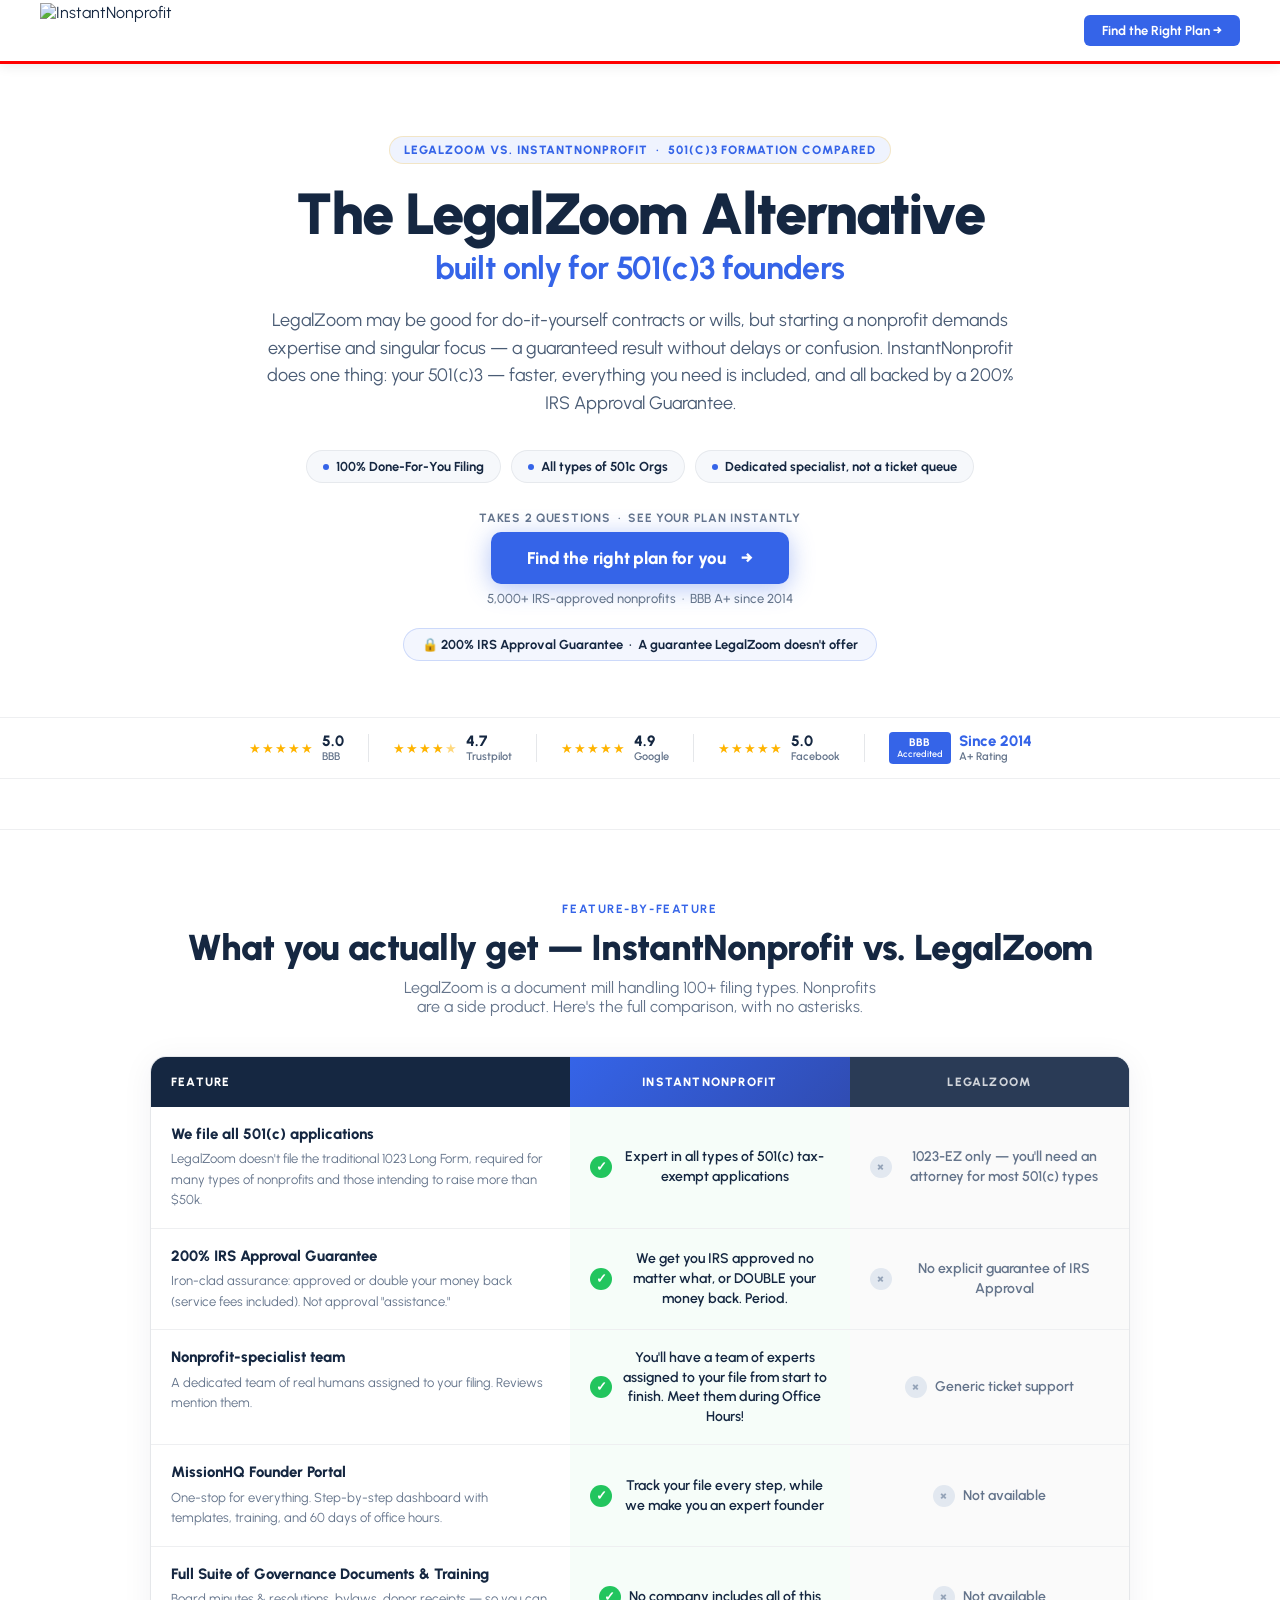
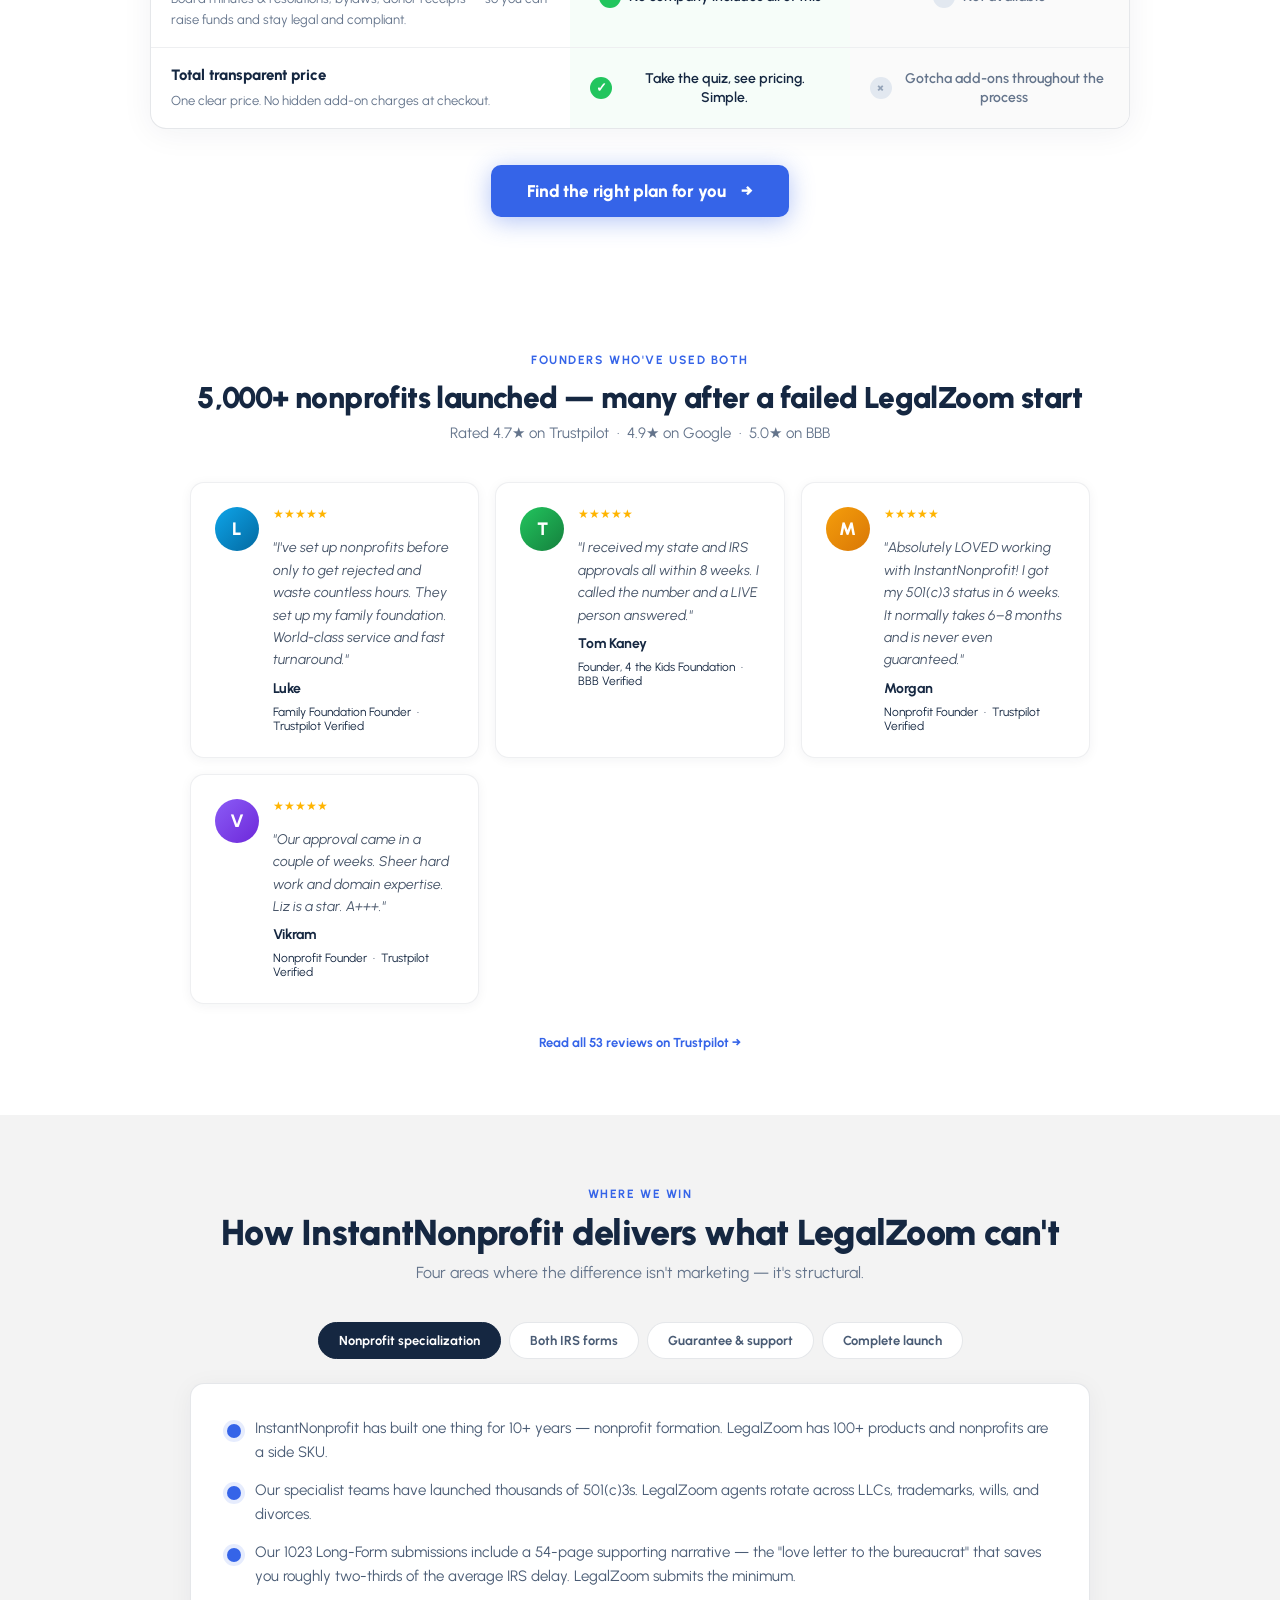
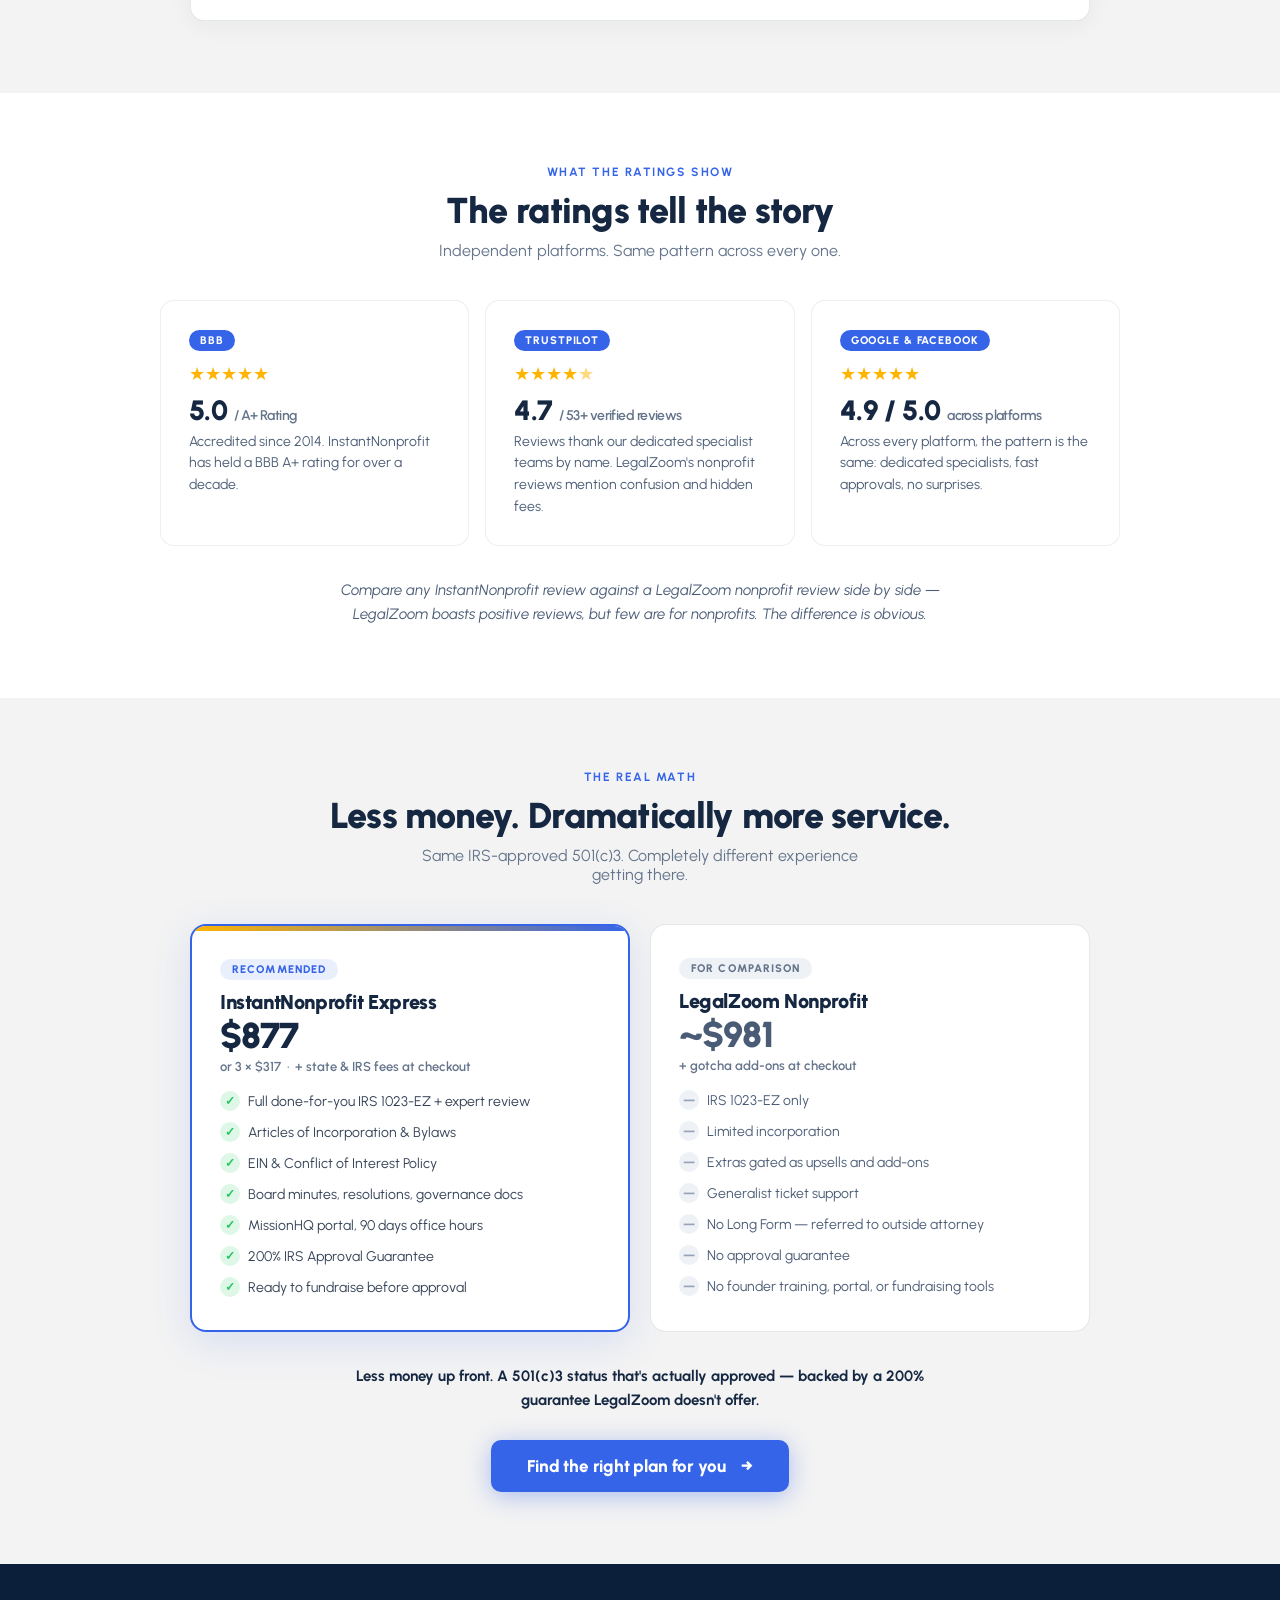
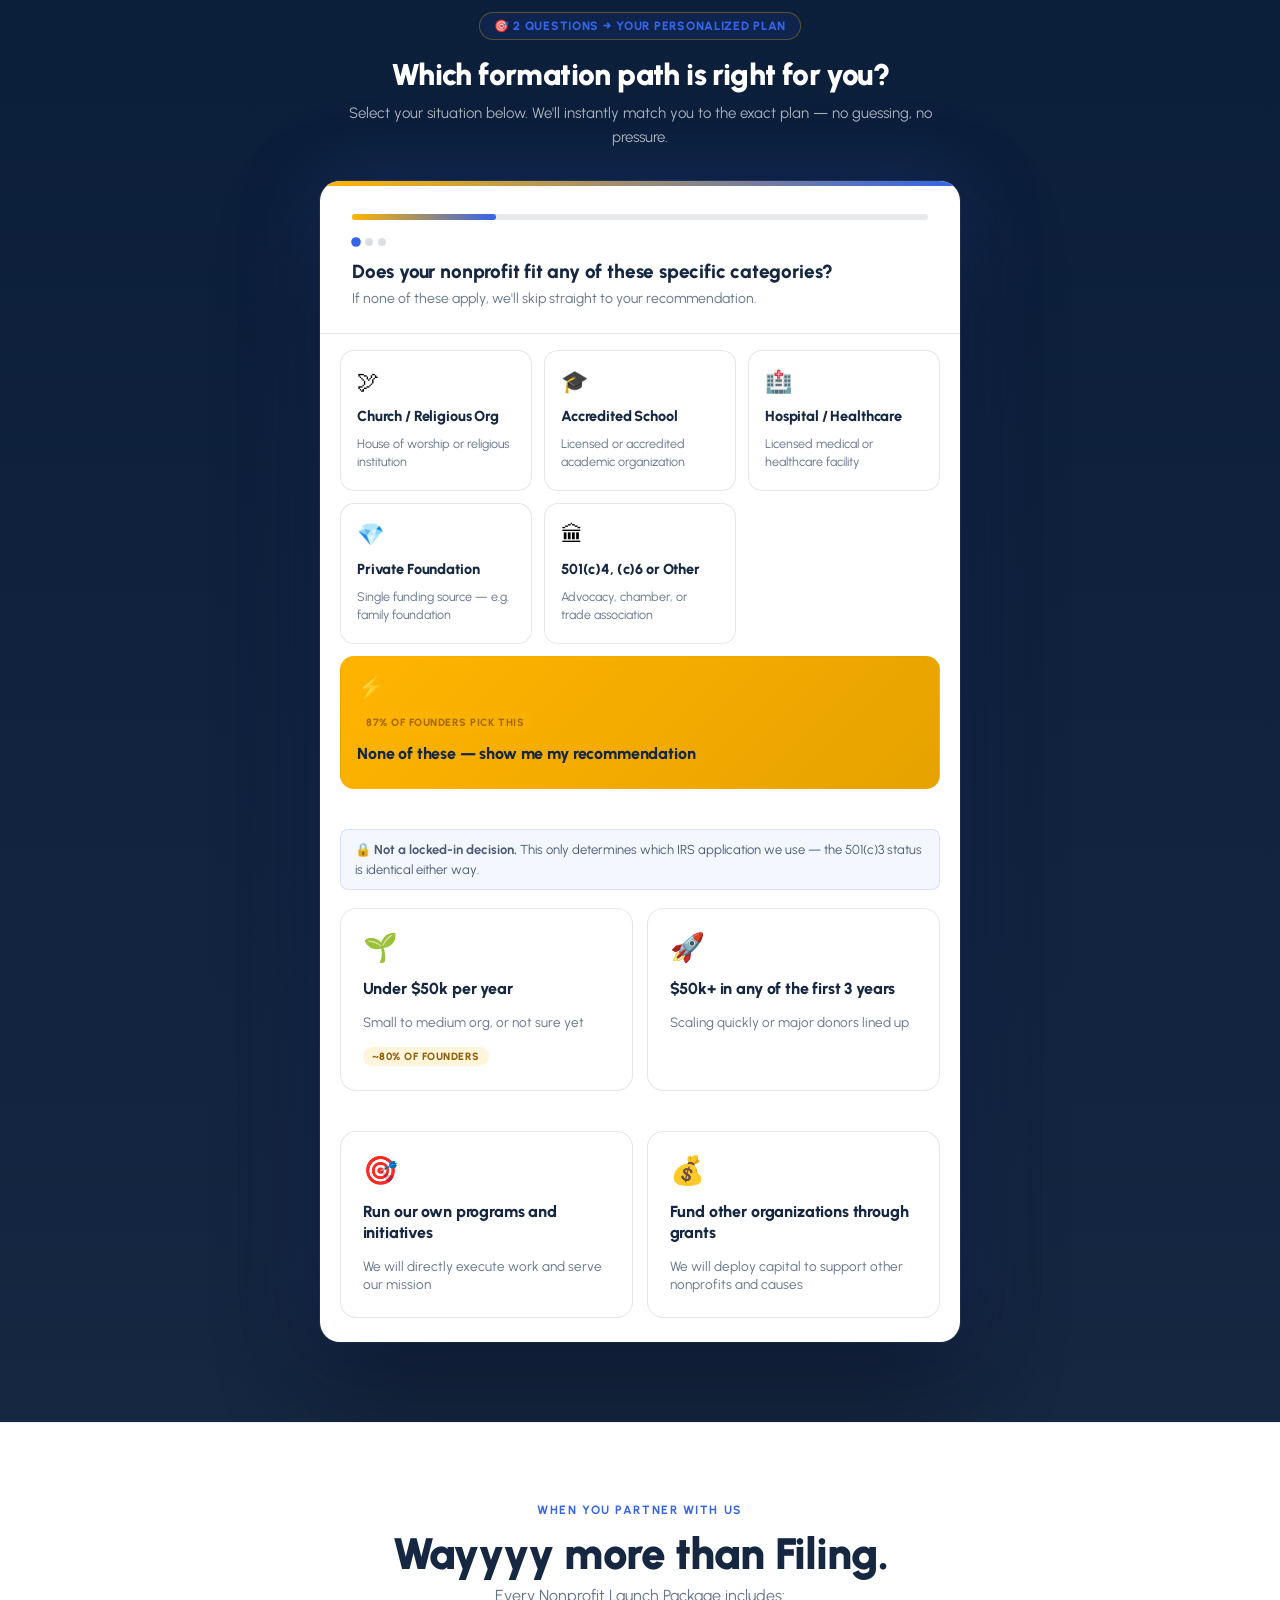
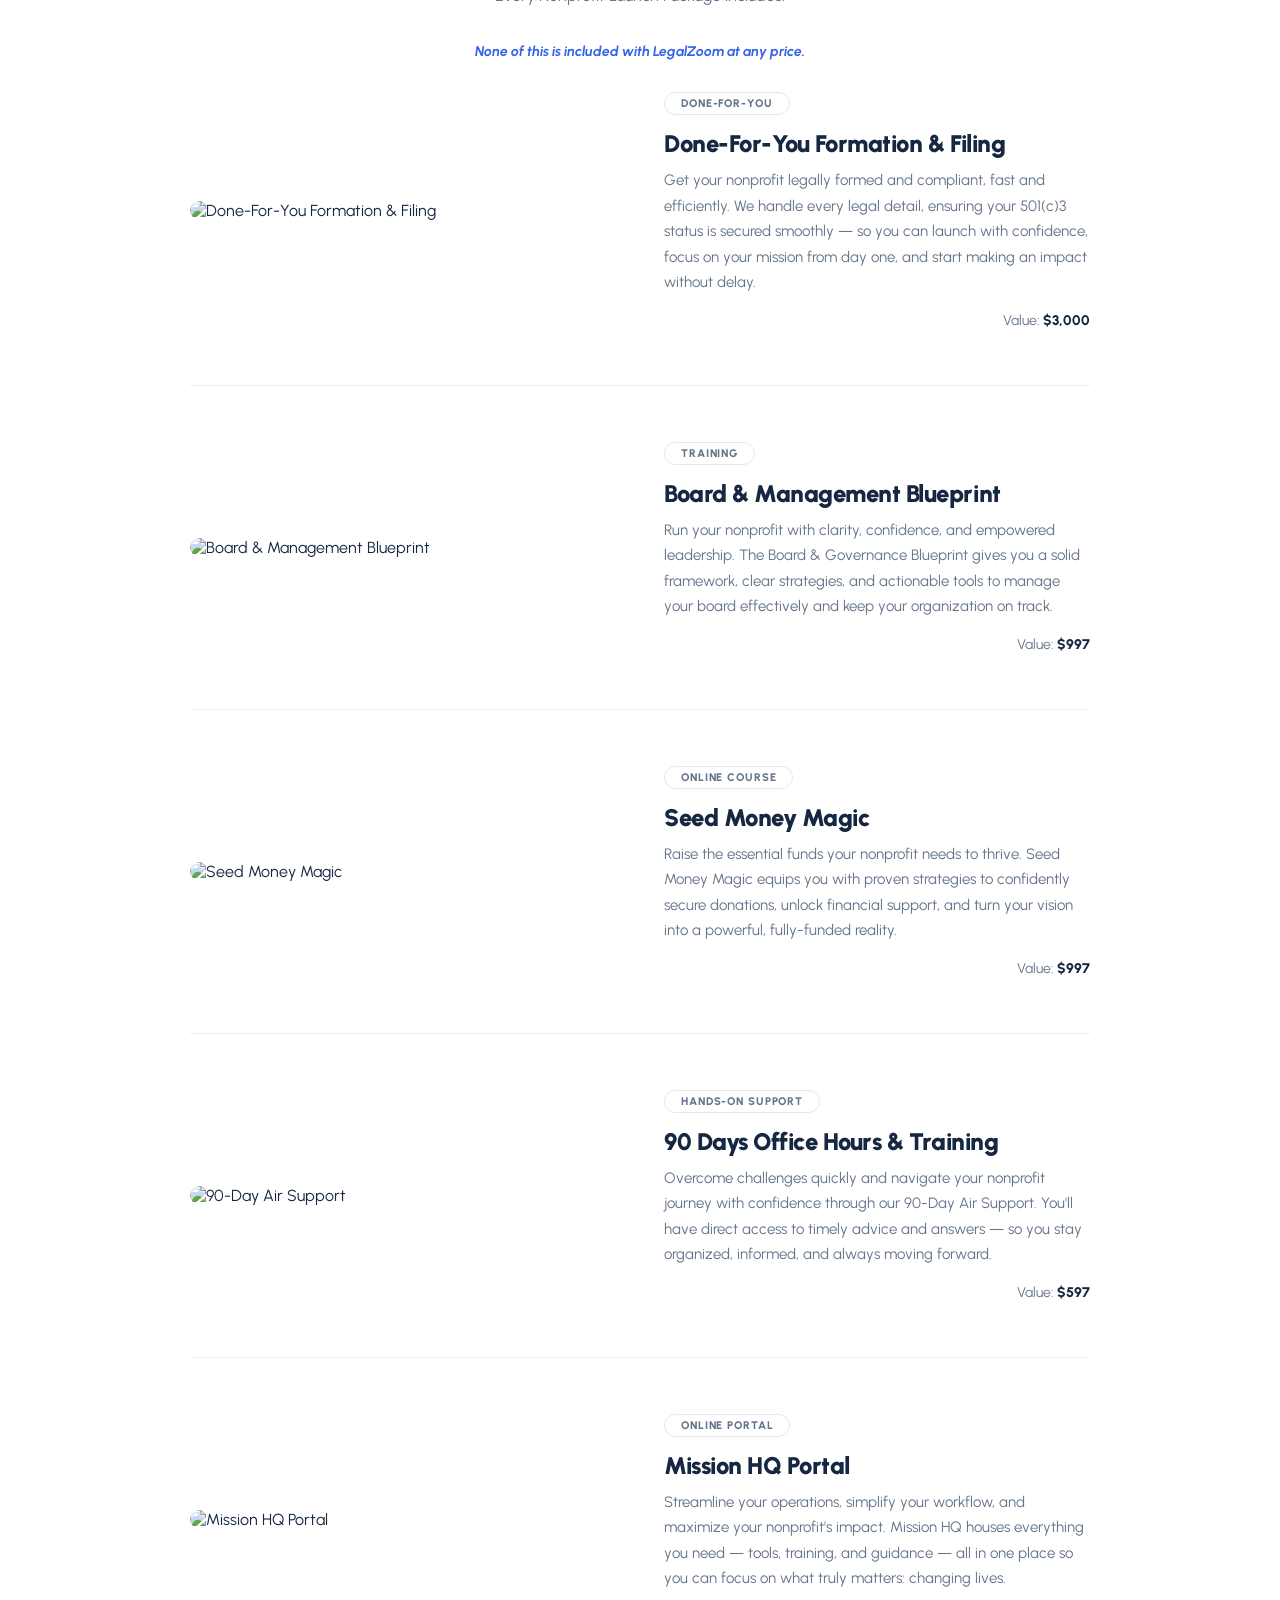
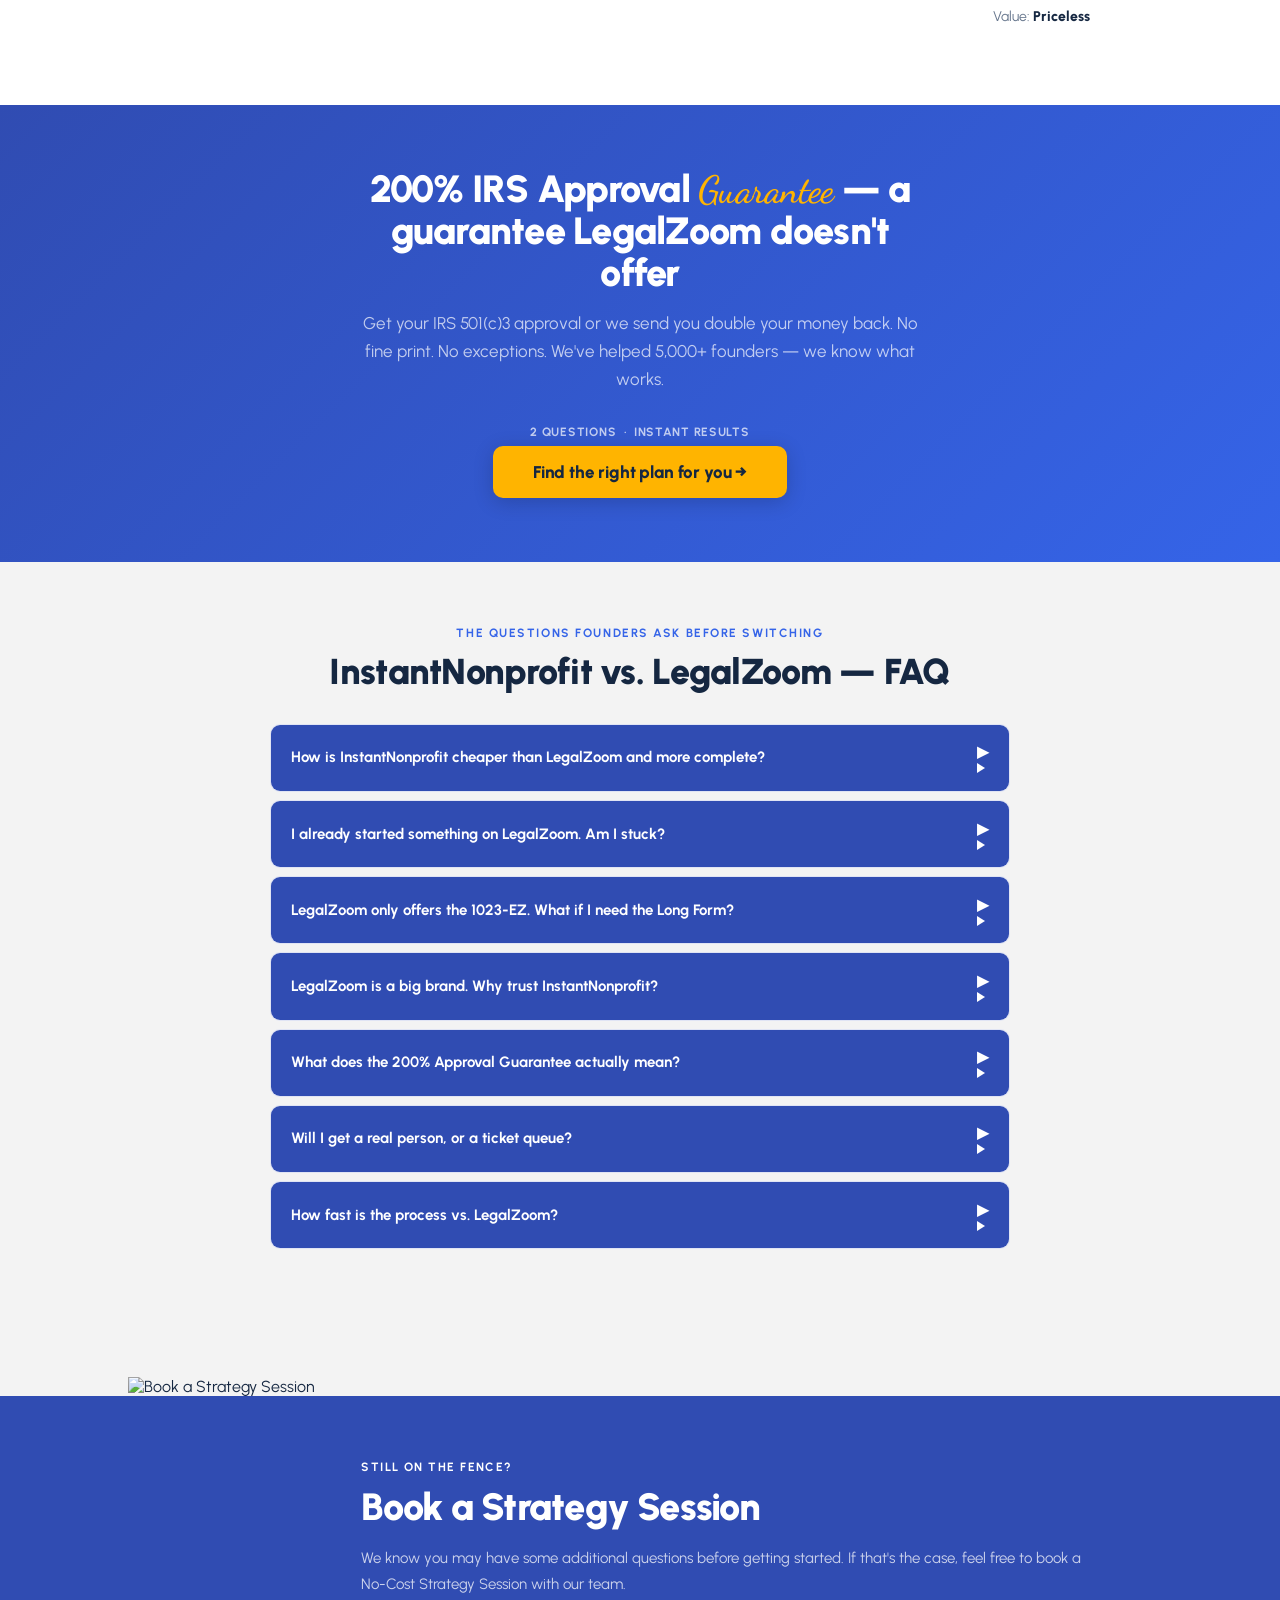
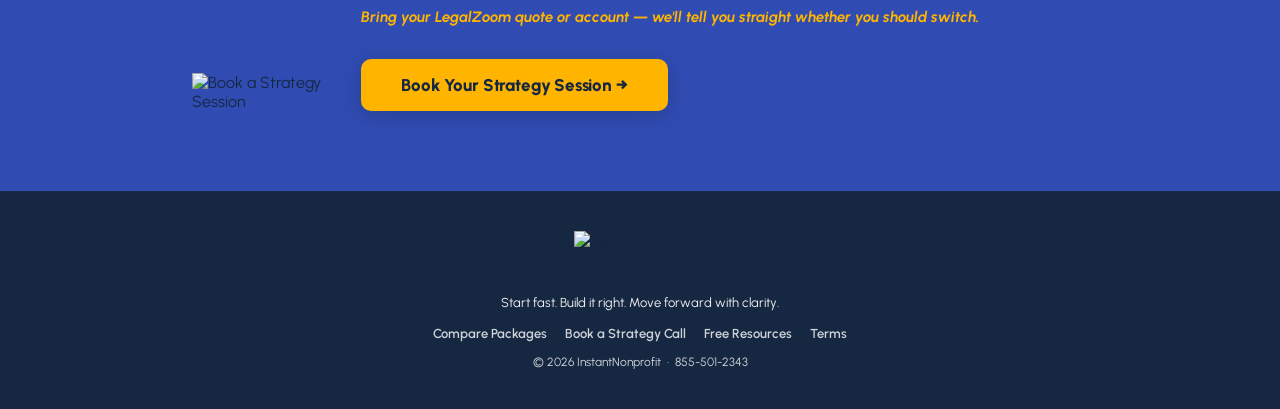
==== commit f8b552db: "Clean up INP vs LegalZoom page per BK feedback round 2 - Remove duplicate quiz-front mystery preview" ====
--- a/inp-vs-legalzoom.html
+++ b/inp-vs-legalzoom.html
@@ -107,7 +107,9 @@
 .hero .hb{background:#f6f8fb;color:var(--jet-blue);border:1px solid var(--border-light);border-radius:100px;padding:8px 16px;font-size:13px;font-weight:700;}
 .hero .hb .hb-dot{background:var(--electric-blue);}
 .hero .hero-sub-note{color:var(--text-light)!important;}
-.hero .hero-guarantee-badge{background:rgba(53,100,232,.06);color:var(--jet-blue)!important;border:1px solid rgba(53,100,232,.2);}
+.hero .hero-cta-wrap{margin-top:.5rem;gap:14px;}
+.hero .hero-guarantee-badge{background:rgba(53,100,232,.06);color:var(--jet-blue)!important;border:1px solid rgba(53,100,232,.2);margin-top:8px;}
+.hero .quiz-btn-wrap{margin-bottom:0;}
 .hero .quiz-btn-above{color:var(--text-light)!important;}
 
 /* ─── Social proof logos row ─── */
@@ -179,7 +181,6 @@
     <img src="https://instantnonprofit.com/wp-content/uploads/2024/11/INP-FullBrand-Fullcolor-Transparent-Black.png" alt="InstantNonprofit" style="height:56px;width:auto;display:block;">
   </div>
   <div class="nav-right">
-    <a href="tel:8558933093" class="nav-phone">&#9742; 855-501-2343</a>
     <a href="#quiz-engine" class="nav-cta">Find the Right Plan &rarr;</a>
   </div>
 </nav>
@@ -211,25 +212,21 @@
 <div class="trust-bar">
   <div class="trust-bar-inner">
     <div class="trust-item">
-      <img src="https://www.bbb.org/terminuscontent/dist/img/logo/bbb-accredited-business-seal.svg" alt="BBB" style="height:36px;width:auto;" onerror="this.style.display='none'">
       <div class="trust-stars">&#9733;&#9733;&#9733;&#9733;&#9733;</div>
       <div class="trust-info"><span class="trust-score">5.0</span><span class="trust-source">BBB</span></div>
     </div>
     <div class="trust-divider"></div>
     <div class="trust-item">
-      <img src="https://cdn.trustpilot.net/brand-assets/4.1.0/logo-black.svg" alt="Trustpilot" style="height:20px;width:auto;" onerror="this.style.display='none'">
       <div class="trust-stars">&#9733;&#9733;&#9733;&#9733;<span style="opacity:0.5">&#9733;</span></div>
       <div class="trust-info"><span class="trust-score">4.7</span><span class="trust-source">Trustpilot</span></div>
     </div>
     <div class="trust-divider"></div>
     <div class="trust-item">
-      <img src="https://www.gstatic.com/images/branding/googlelogo/svg/googlelogo_clr_74x24px.svg" alt="Google" style="height:20px;width:auto;" onerror="this.style.display='none'">
       <div class="trust-stars">&#9733;&#9733;&#9733;&#9733;&#9733;</div>
       <div class="trust-info"><span class="trust-score">4.9</span><span class="trust-source">Google</span></div>
     </div>
     <div class="trust-divider"></div>
     <div class="trust-item">
-      <img src="https://upload.wikimedia.org/wikipedia/commons/5/51/Facebook_f_logo_%282019%29.svg" alt="Facebook" style="height:22px;width:auto;" onerror="this.style.display='none'">
       <div class="trust-stars">&#9733;&#9733;&#9733;&#9733;&#9733;</div>
       <div class="trust-info"><span class="trust-score">5.0</span><span class="trust-source">Facebook</span></div>
     </div>
@@ -428,8 +425,7 @@
         <p>Across every platform, the pattern is the same: dedicated specialists, fast approvals, no surprises.</p>
       </div>
     </div>
-    <p class="val-close">Compare any InstantNonprofit review against a LegalZoom nonprofit review side by side. The difference is obvious.</p>
-    <div class="more-proof"><strong>More social proof:</strong> LegalZoom boasts positive reviews, but few are for nonprofits — buried among thousands for other services. Further research on review sites and discussion forums such as Reddit, JustAnswer, and others reveals recurring problems with LegalZoom's nonprofit services.</div>
+    <p class="val-close">Compare any InstantNonprofit review against a LegalZoom nonprofit review side by side — LegalZoom boasts positive reviews, but few are for nonprofits. The difference is obvious.</p>
   </div>
 </section>
 
@@ -477,59 +473,6 @@
     <p class="price-foot">Less money up front. A 501(c)3 status that's actually approved — backed by a 200% guarantee LegalZoom doesn't offer.</p>
     <div class="price-cta">
       <a href="#quiz-engine" class="btn-primary">Find the right plan for you &nbsp;<span class="btn-arrow">&#8594;</span></a>
-    </div>
-  </div>
-</section>
-
-<!-- ──────── QUIZ FRONT / PREVIEW (matches /choose-plan) ──────── -->
-<section class="quiz-front reveal" id="quiz-front">
-  <div class="quiz-front-inner">
-    <div class="section-eyebrow">2-Question Quiz</div>
-    <h2>Which nonprofit path is <span class="script-accent" style="color:var(--sun-yellow);">right for you?</span></h2>
-    <p>Every nonprofit founder has a different situation. Answer 2 quick questions and we'll instantly reveal your exact plan — the one 5,000+ founders have used to get IRS-approved.</p>
-    <div class="mystery-section">
-      <div class="mystery-label">4 possible results — which one is yours?</div>
-      <div class="mystery-grid">
-        <div class="mc">
-          <div class="mc-ribbon">Most Popular</div>
-          <div class="mc-icon">&#128640;</div>
-          <div class="mc-name">Express</div>
-          <div class="mc-price">$877</div>
-          <div class="mc-lines"><div class="mc-line"></div><div class="mc-line s"></div><div class="mc-line"></div></div>
-          <div class="mc-lock">&#128274;</div>
-        </div>
-        <div class="mc">
-          <div class="mc-icon">&#127963;</div>
-          <div class="mc-name">Enterprise</div>
-          <div class="mc-price">$1,497</div>
-          <div class="mc-lines"><div class="mc-line"></div><div class="mc-line s"></div><div class="mc-line"></div></div>
-          <div class="mc-lock">&#128274;</div>
-        </div>
-        <div class="mc">
-          <div class="mc-icon">&#128142;</div>
-          <div class="mc-name">Private Foundation</div>
-          <div class="mc-price">$1,997</div>
-          <div class="mc-lines"><div class="mc-line"></div><div class="mc-line s"></div><div class="mc-line"></div></div>
-          <div class="mc-lock">&#128274;</div>
-        </div>
-        <div class="mc">
-          <div class="mc-icon">&#127970;</div>
-          <div class="mc-name">501(c)4 / Other</div>
-          <div class="mc-price">$1,497</div>
-          <div class="mc-lines"><div class="mc-line"></div><div class="mc-line s"></div><div class="mc-line"></div></div>
-          <div class="mc-lock">&#128274;</div>
-        </div>
-      </div>
-      <p class="mystery-hint">Take the quiz to <span>unlock your result &darr;</span></p>
-    </div>
-    <div class="quiz-btn-wrap" style="display:inline-flex;flex-direction:column;align-items:center;margin-top:1.75rem;">
-      <span class="quiz-btn-above">Takes 2 questions &nbsp;&middot;&nbsp; See your plan instantly</span>
-      <a href="#quiz-engine" class="btn-primary">Find the right plan for you &nbsp;<span class="btn-arrow">&#8594;</span></a>
-    </div>
-    <div class="quiz-reassurance">
-      <span class="qr-item"><span class="qr-dot"></span>No email required to see results</span>
-      <span class="qr-item"><span class="qr-dot"></span>No pricing walls</span>
-      <span class="qr-item"><span class="qr-dot"></span>Just 2 questions</span>
     </div>
   </div>
 </section>
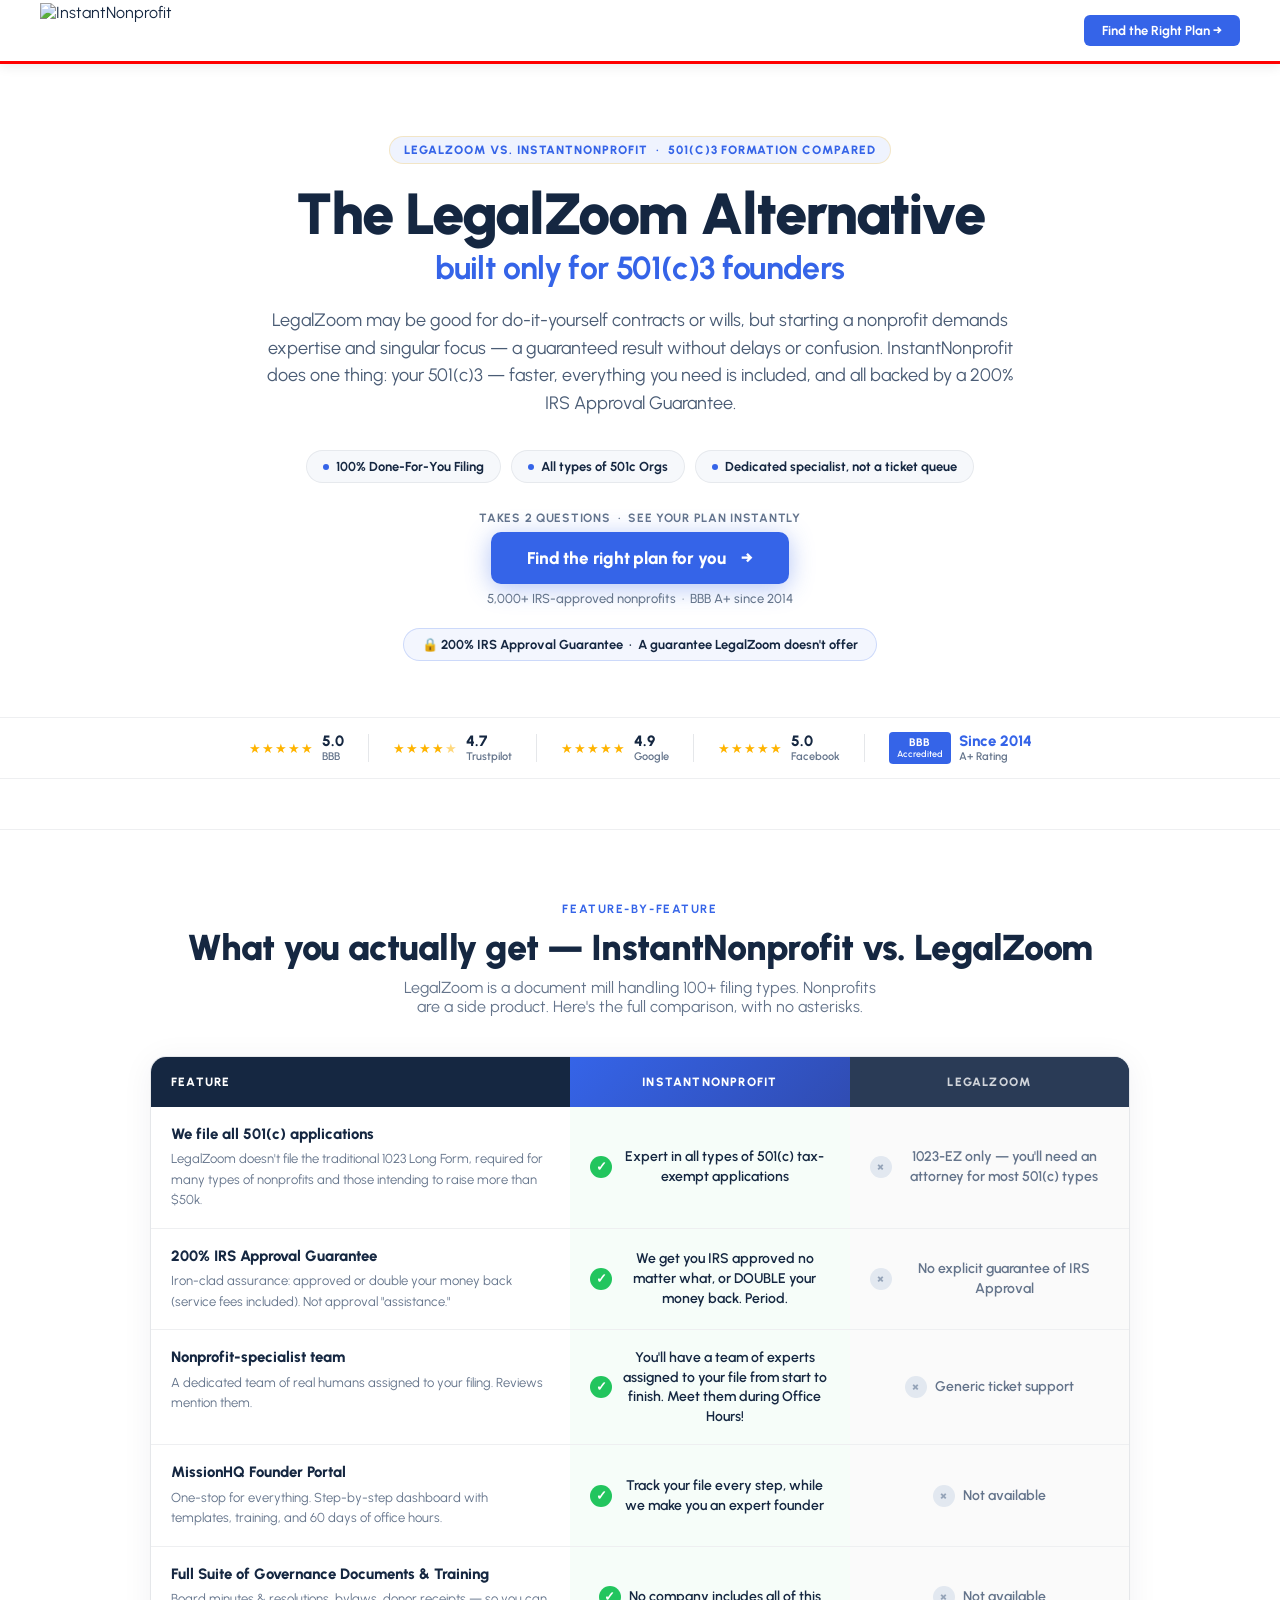
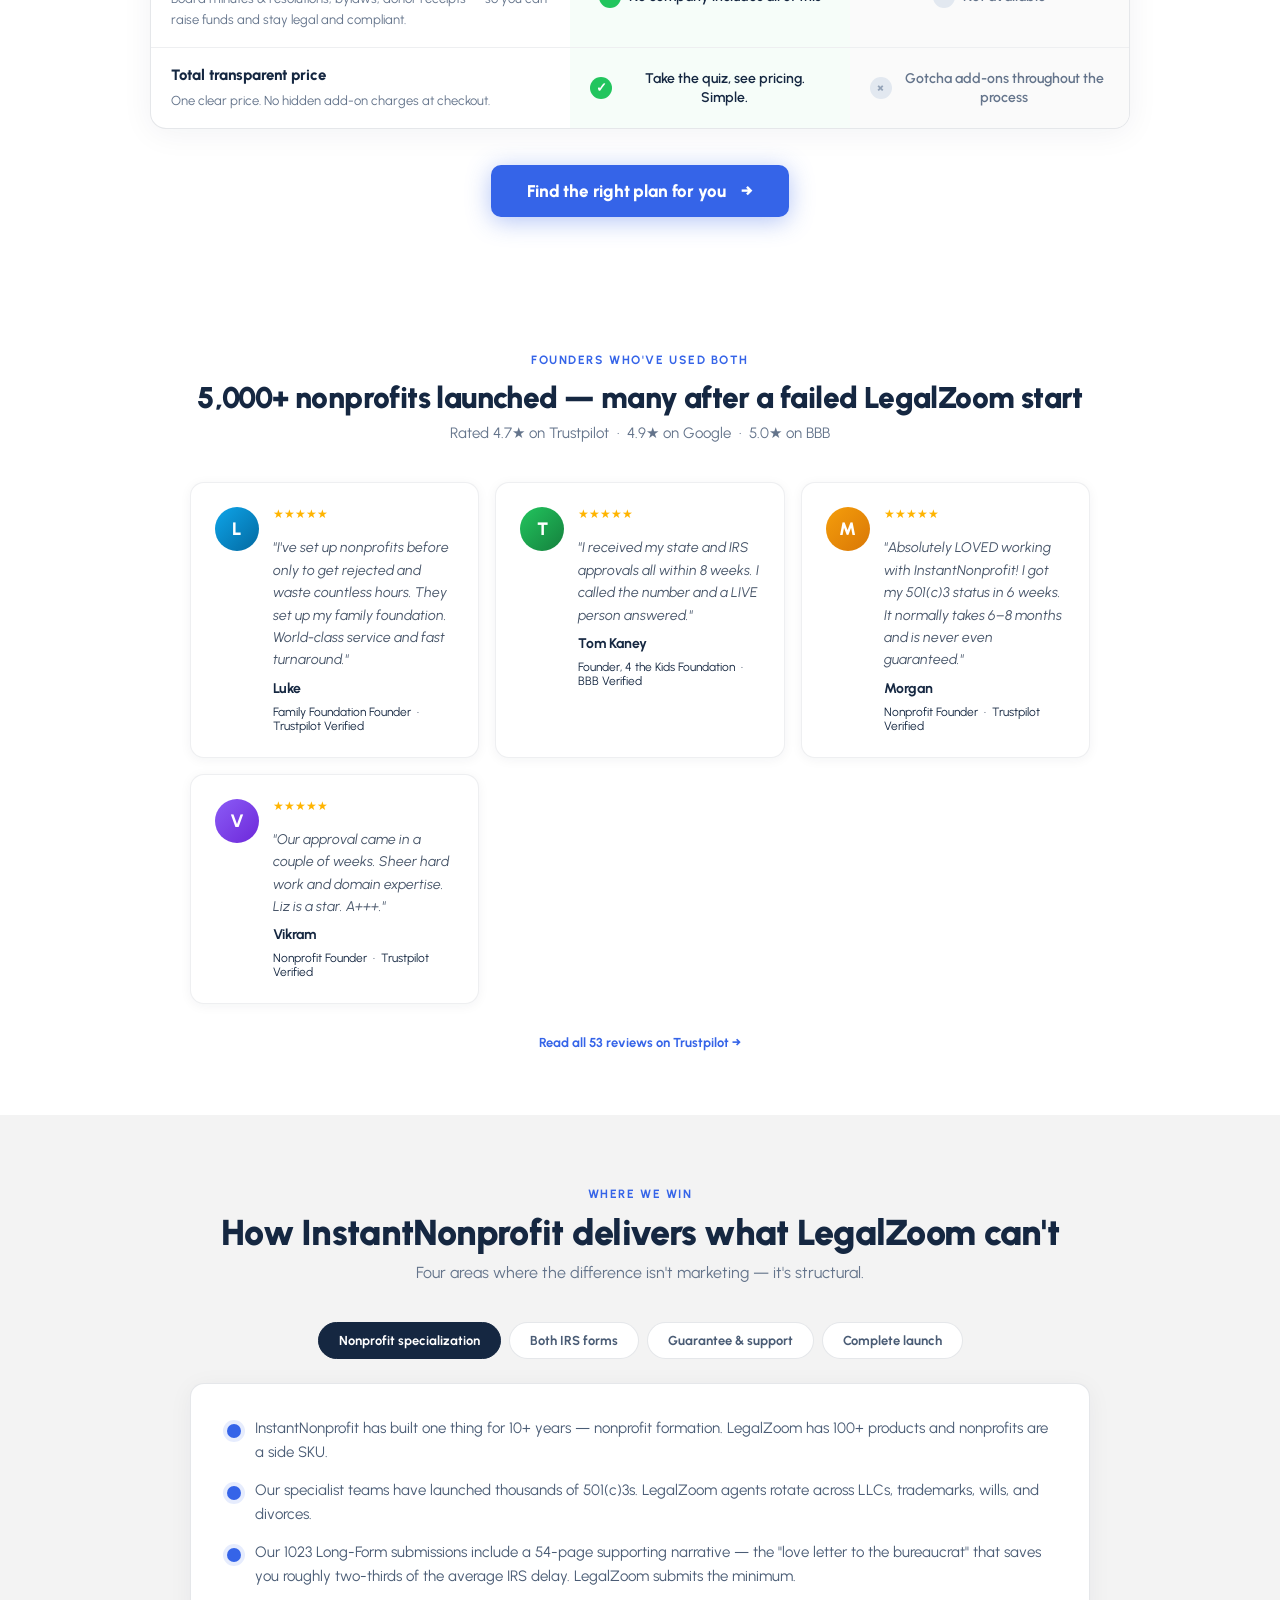
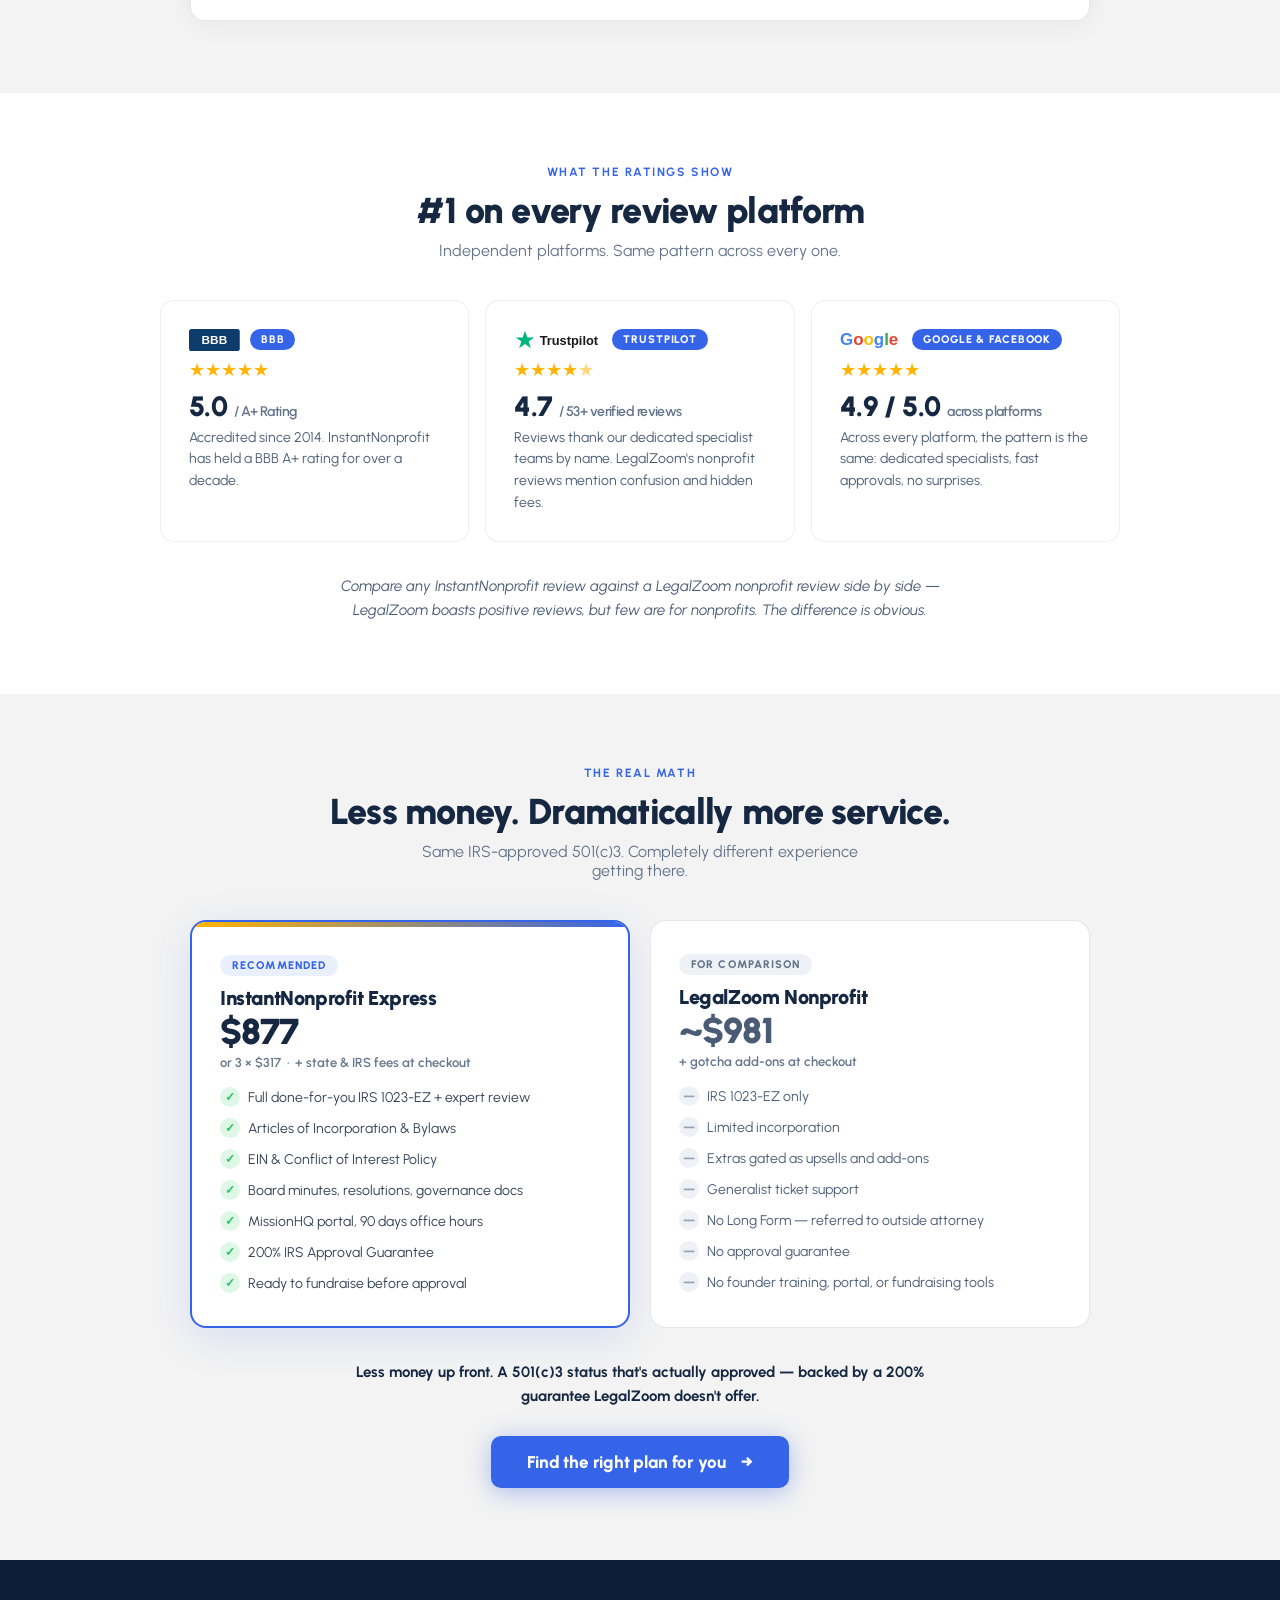
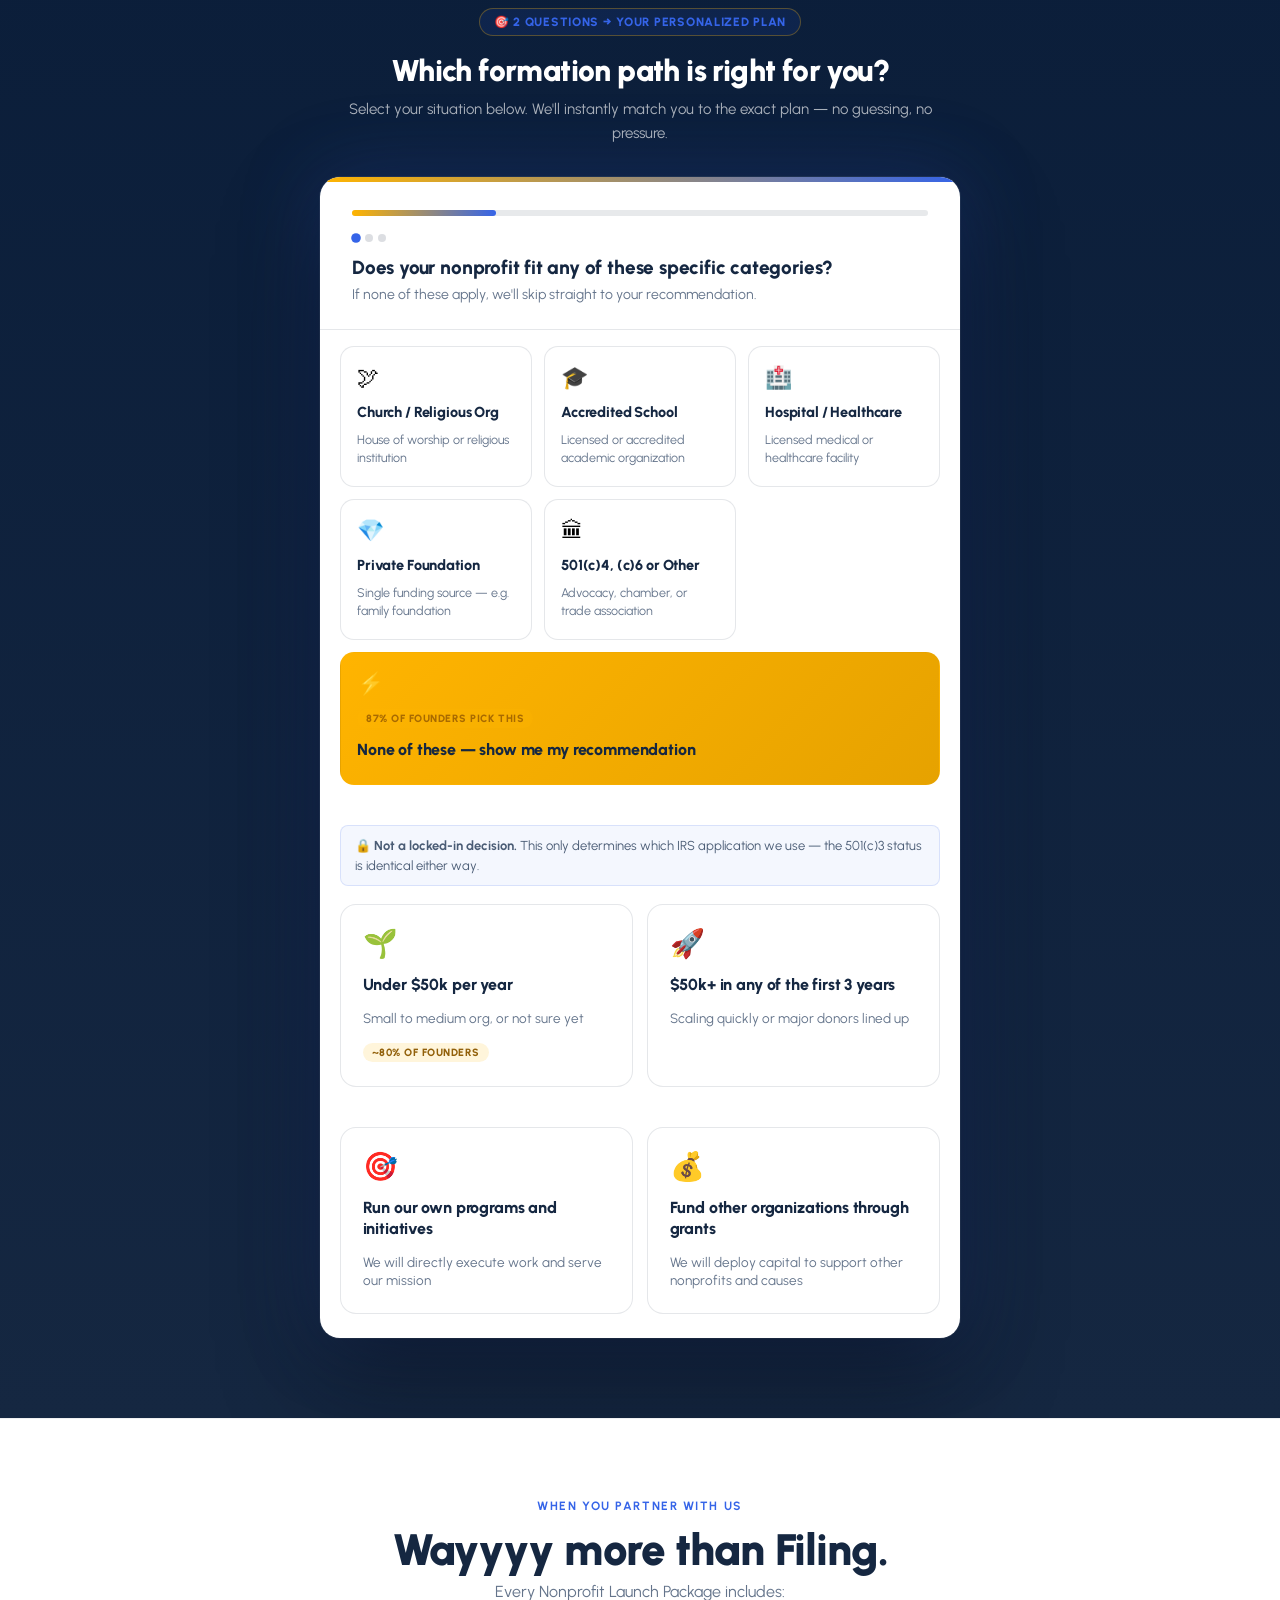
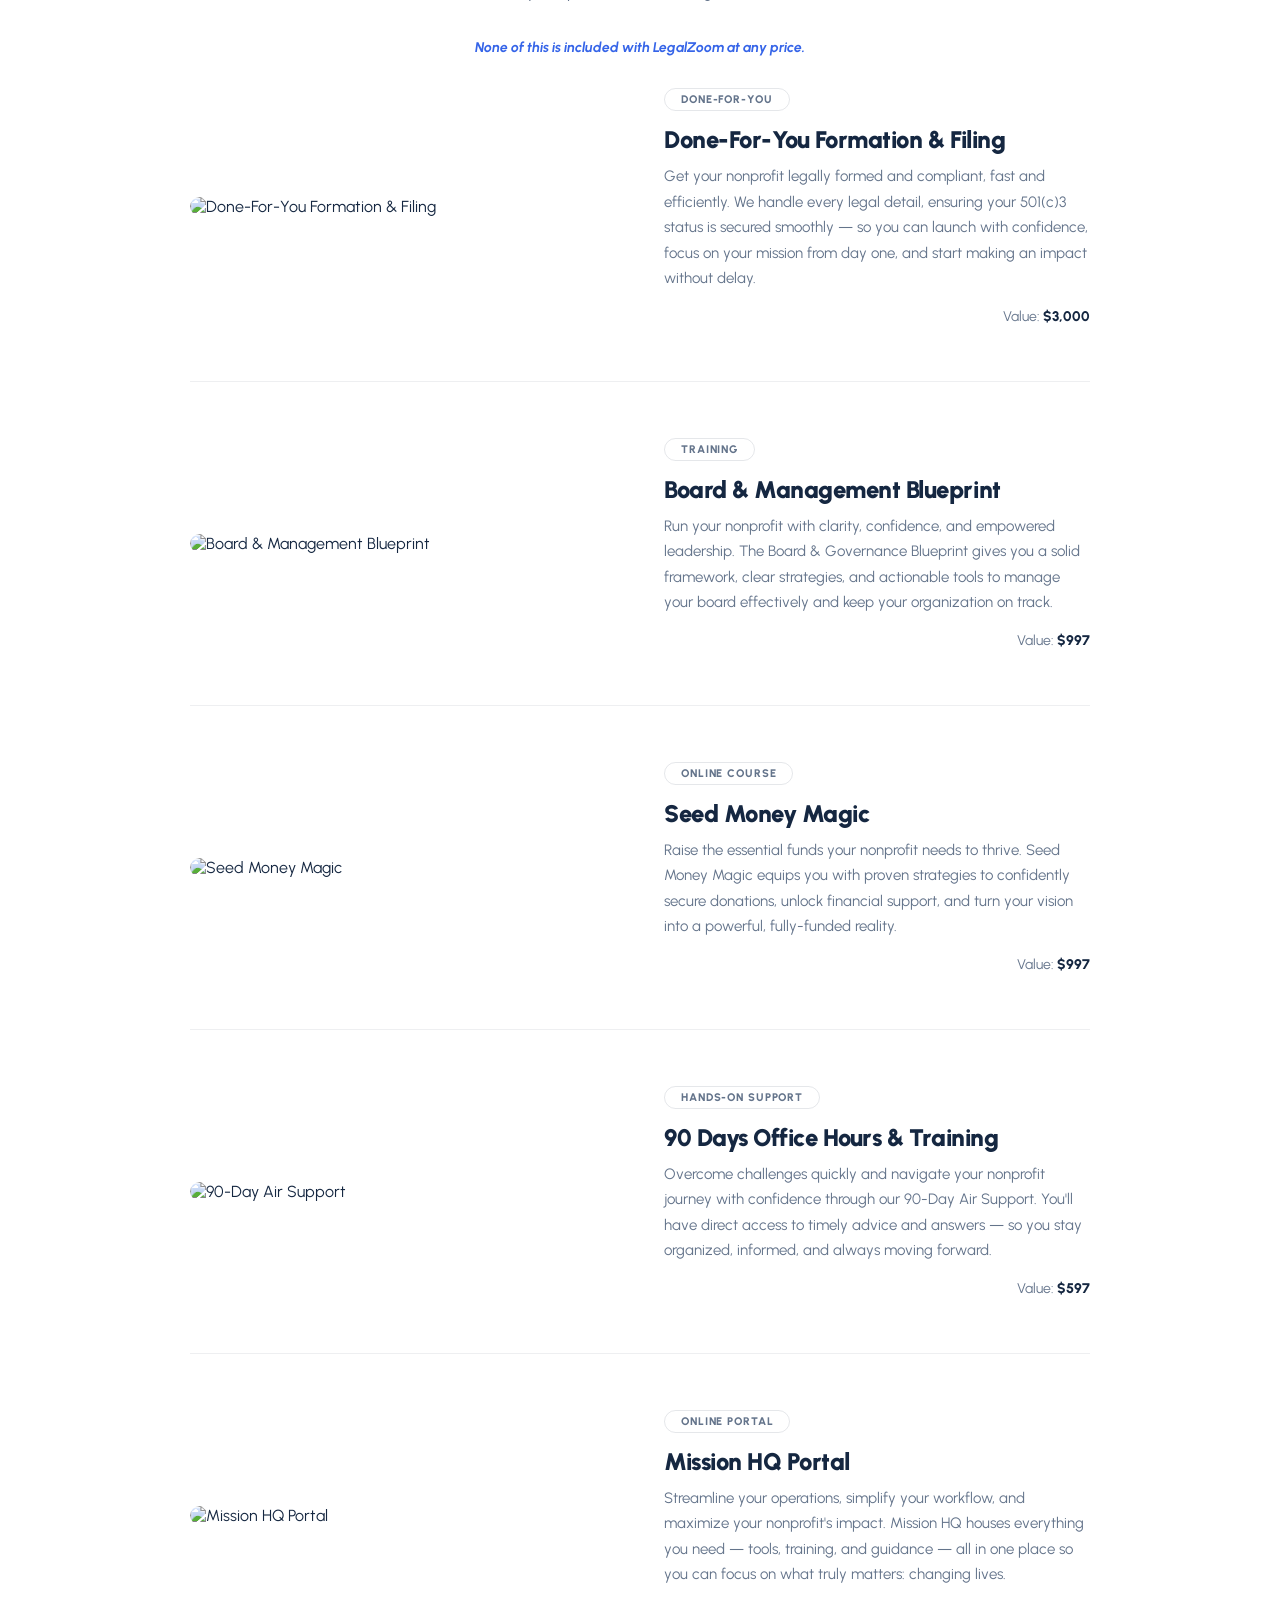
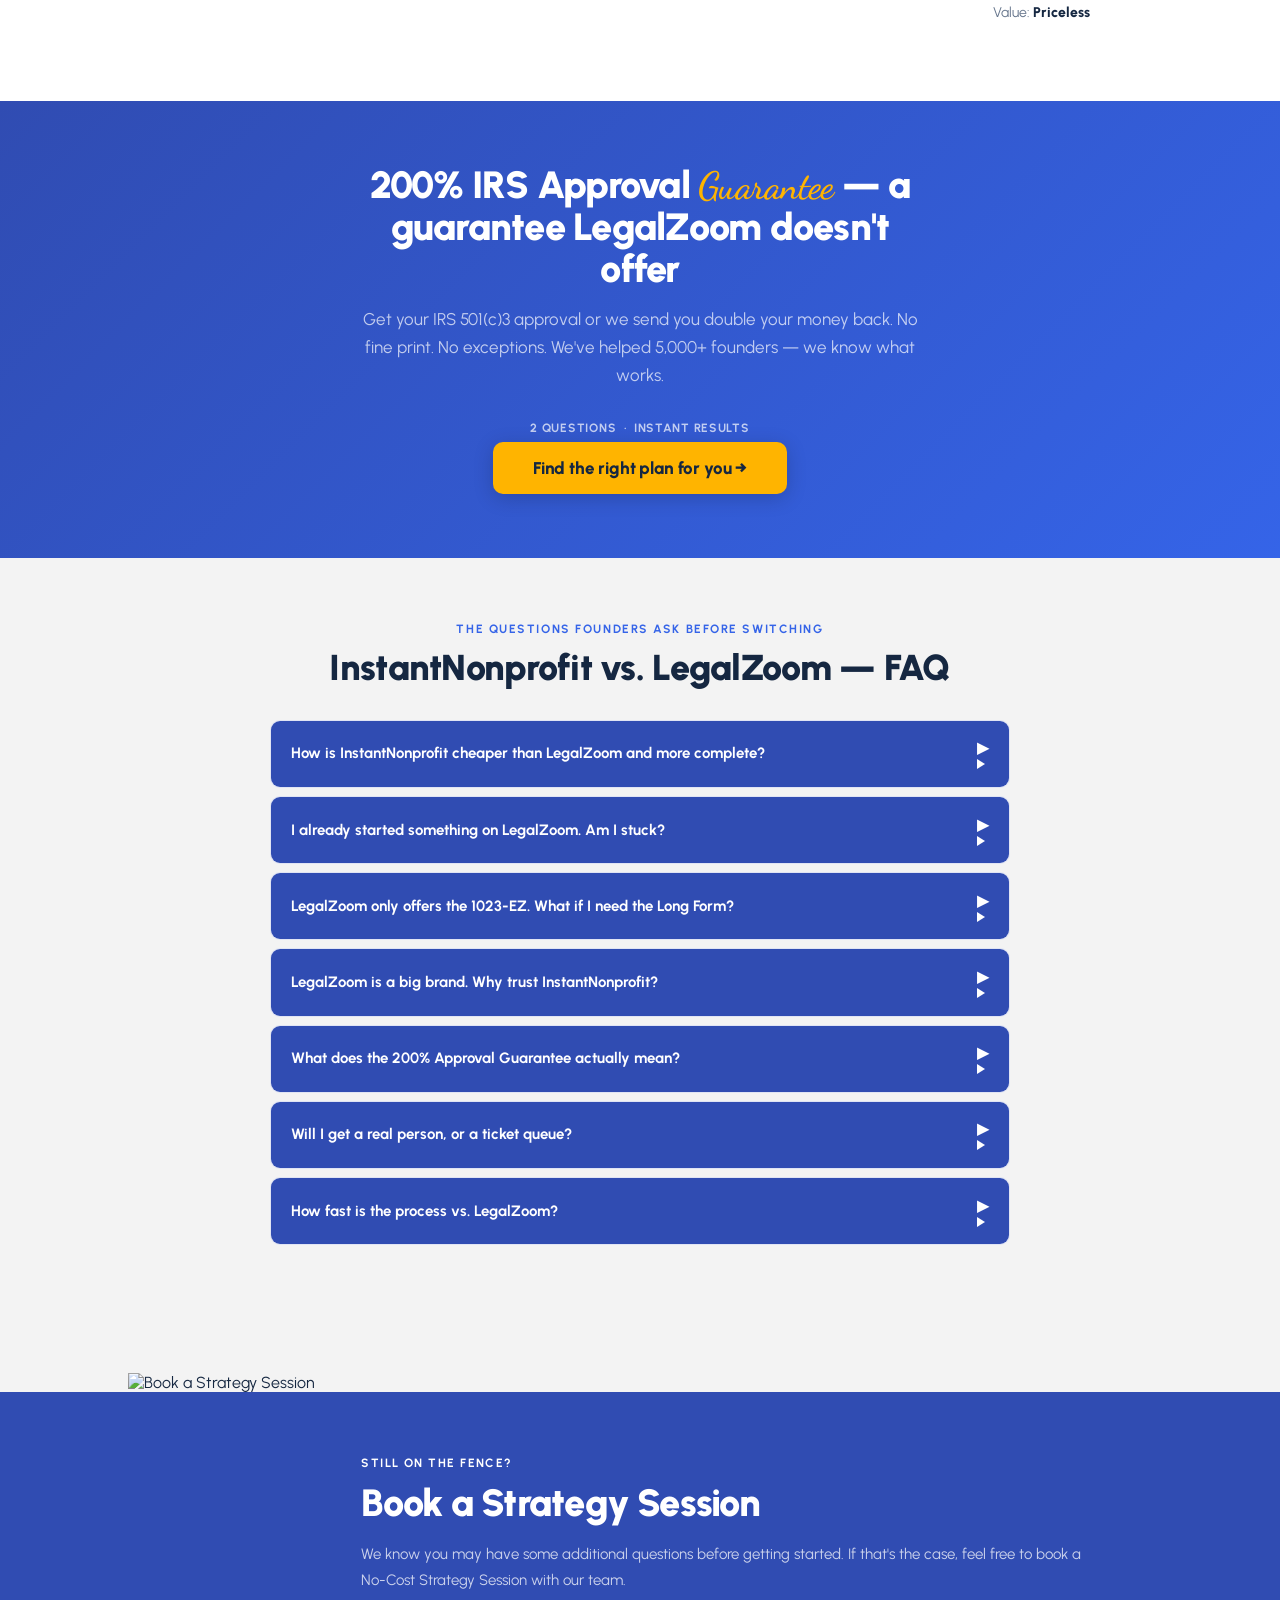
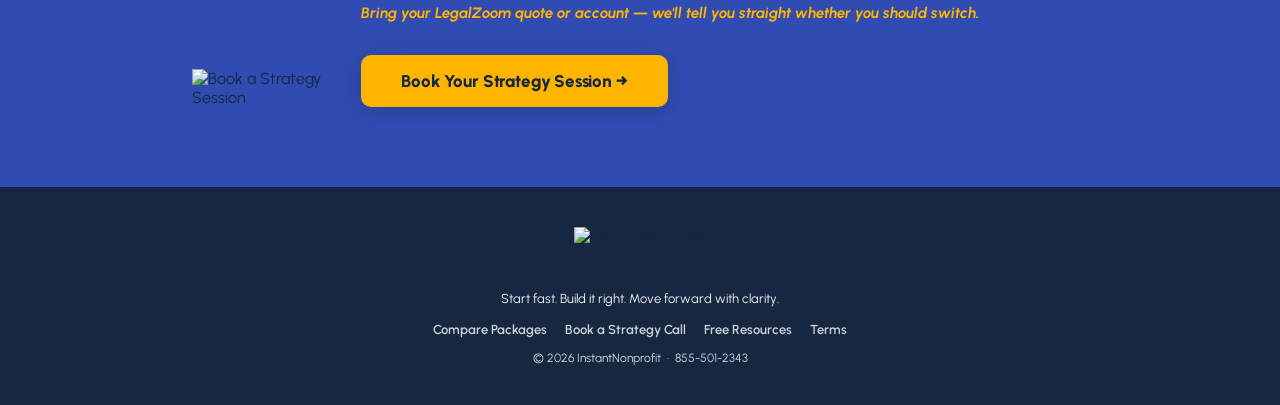
==== commit 01682b28: "Fix quiz Q1/Q2 display bug + pick up missed PDF items - Fix: .qoc-duo{display:grid} was overriding q" ====
--- a/inp-vs-legalzoom.html
+++ b/inp-vs-legalzoom.html
@@ -59,6 +59,9 @@
 .val-card{background:#fff;border:1px solid var(--border-light);border-radius:14px;padding:1.75rem;transition:all .2s;}
 .val-card:hover{box-shadow:0 8px 30px rgba(21,39,65,.08);transform:translateY(-3px);}
 .val-badge{display:inline-block;background:var(--electric-blue);color:#fff;font-size:11px;font-weight:800;letter-spacing:.08em;text-transform:uppercase;padding:4px 11px;border-radius:100px;margin-bottom:12px;}
+.val-card-head{display:flex;align-items:center;gap:10px;margin-bottom:8px;flex-wrap:wrap;}
+.val-card-head .val-badge{margin-bottom:0;}
+.val-logo{height:22px;width:auto;display:block;}
 .val-card .stars{font-size:18px;margin-bottom:8px;color:var(--sun-yellow);}
 .val-score{font-size:28px;font-weight:900;color:var(--jet-blue);letter-spacing:-.02em;margin-bottom:4px;}
 .val-score small{font-size:14px;color:var(--text-light);font-weight:600;}
@@ -163,7 +166,7 @@
 .qoc-pill{display:inline-block;background:rgba(255,180,0,.18);color:#a86a00;font-size:10.5px;font-weight:800;letter-spacing:.05em;text-transform:uppercase;padding:3px 9px;border-radius:100px;align-self:flex-start;}
 .qoc-star{background:linear-gradient(135deg,rgba(53,100,232,.05),rgba(255,180,0,.06));border-color:var(--electric-blue);}
 .qoc-star .qoc-title{color:var(--electric-blue);}
-.qoc-duo{display:grid;grid-template-columns:1fr 1fr;gap:14px;padding:1rem 1.25rem 1.5rem;}
+.qoc-duo{grid-template-columns:1fr 1fr;gap:14px;padding:1rem 1.25rem 1.5rem;}
 .qoc-card-lg{background:#fff;border:1.5px solid var(--border);border-radius:16px;padding:1.5rem 1.35rem;text-align:left;cursor:pointer;transition:all .15s;display:flex;flex-direction:column;gap:8px;font-family:"Urbanist",sans-serif;}
 .qoc-card-lg:hover{border-color:var(--electric-blue);transform:translateY(-2px);box-shadow:0 12px 34px rgba(53,100,232,.12);}
 .qoc-card-lg .qoc-icon{font-size:28px;}
@@ -402,24 +405,33 @@
   <div class="val-inner">
     <div class="section-header">
       <div class="section-eyebrow">What the ratings show</div>
-      <h2>The ratings tell the story</h2>
+      <h2>#1 on every review platform</h2>
       <p>Independent platforms. Same pattern across every one.</p>
     </div>
     <div class="val-grid">
       <div class="val-card">
-        <span class="val-badge">BBB</span>
+        <div class="val-card-head">
+          <svg class="val-logo" viewBox="0 0 60 26" xmlns="http://www.w3.org/2000/svg" aria-label="BBB"><rect width="60" height="26" rx="3" fill="#0D3B6B"/><text x="30" y="18" text-anchor="middle" font-family="Arial, sans-serif" font-weight="900" font-size="14" fill="#fff">BBB</text></svg>
+          <span class="val-badge">BBB</span>
+        </div>
         <div class="stars">&#9733;&#9733;&#9733;&#9733;&#9733;</div>
         <div class="val-score">5.0 <small>/ A+ Rating</small></div>
         <p>Accredited since 2014. InstantNonprofit has held a BBB A+ rating for over a decade.</p>
       </div>
       <div class="val-card">
-        <span class="val-badge">Trustpilot</span>
+        <div class="val-card-head">
+          <svg class="val-logo" viewBox="0 0 96 24" xmlns="http://www.w3.org/2000/svg" aria-label="Trustpilot"><polygon points="12,2 14.6,9.2 22,9.2 16,13.6 18.4,21 12,16.4 5.6,21 8,13.6 2,9.2 9.4,9.2" fill="#00B67A"/><text x="28" y="17" font-family="Arial, sans-serif" font-weight="700" font-size="14" fill="#191919">Trustpilot</text></svg>
+          <span class="val-badge">Trustpilot</span>
+        </div>
         <div class="stars">&#9733;&#9733;&#9733;&#9733;<span style="opacity:.5">&#9733;</span></div>
         <div class="val-score">4.7 <small>/ 53+ verified reviews</small></div>
         <p>Reviews thank our dedicated specialist teams by name. LegalZoom's nonprofit reviews mention confusion and hidden fees.</p>
       </div>
       <div class="val-card">
-        <span class="val-badge">Google &amp; Facebook</span>
+        <div class="val-card-head">
+          <svg class="val-logo" viewBox="0 0 74 26" xmlns="http://www.w3.org/2000/svg" aria-label="Google"><text x="0" y="19" font-family="Arial, sans-serif" font-weight="700" font-size="20"><tspan fill="#4285F4">G</tspan><tspan fill="#EA4335">o</tspan><tspan fill="#FBBC04">o</tspan><tspan fill="#4285F4">g</tspan><tspan fill="#34A853">l</tspan><tspan fill="#EA4335">e</tspan></text></svg>
+          <span class="val-badge">Google &amp; Facebook</span>
+        </div>
         <div class="stars">&#9733;&#9733;&#9733;&#9733;&#9733;</div>
         <div class="val-score">4.9 / 5.0 <small>across platforms</small></div>
         <p>Across every platform, the pattern is the same: dedicated specialists, fast approvals, no surprises.</p>
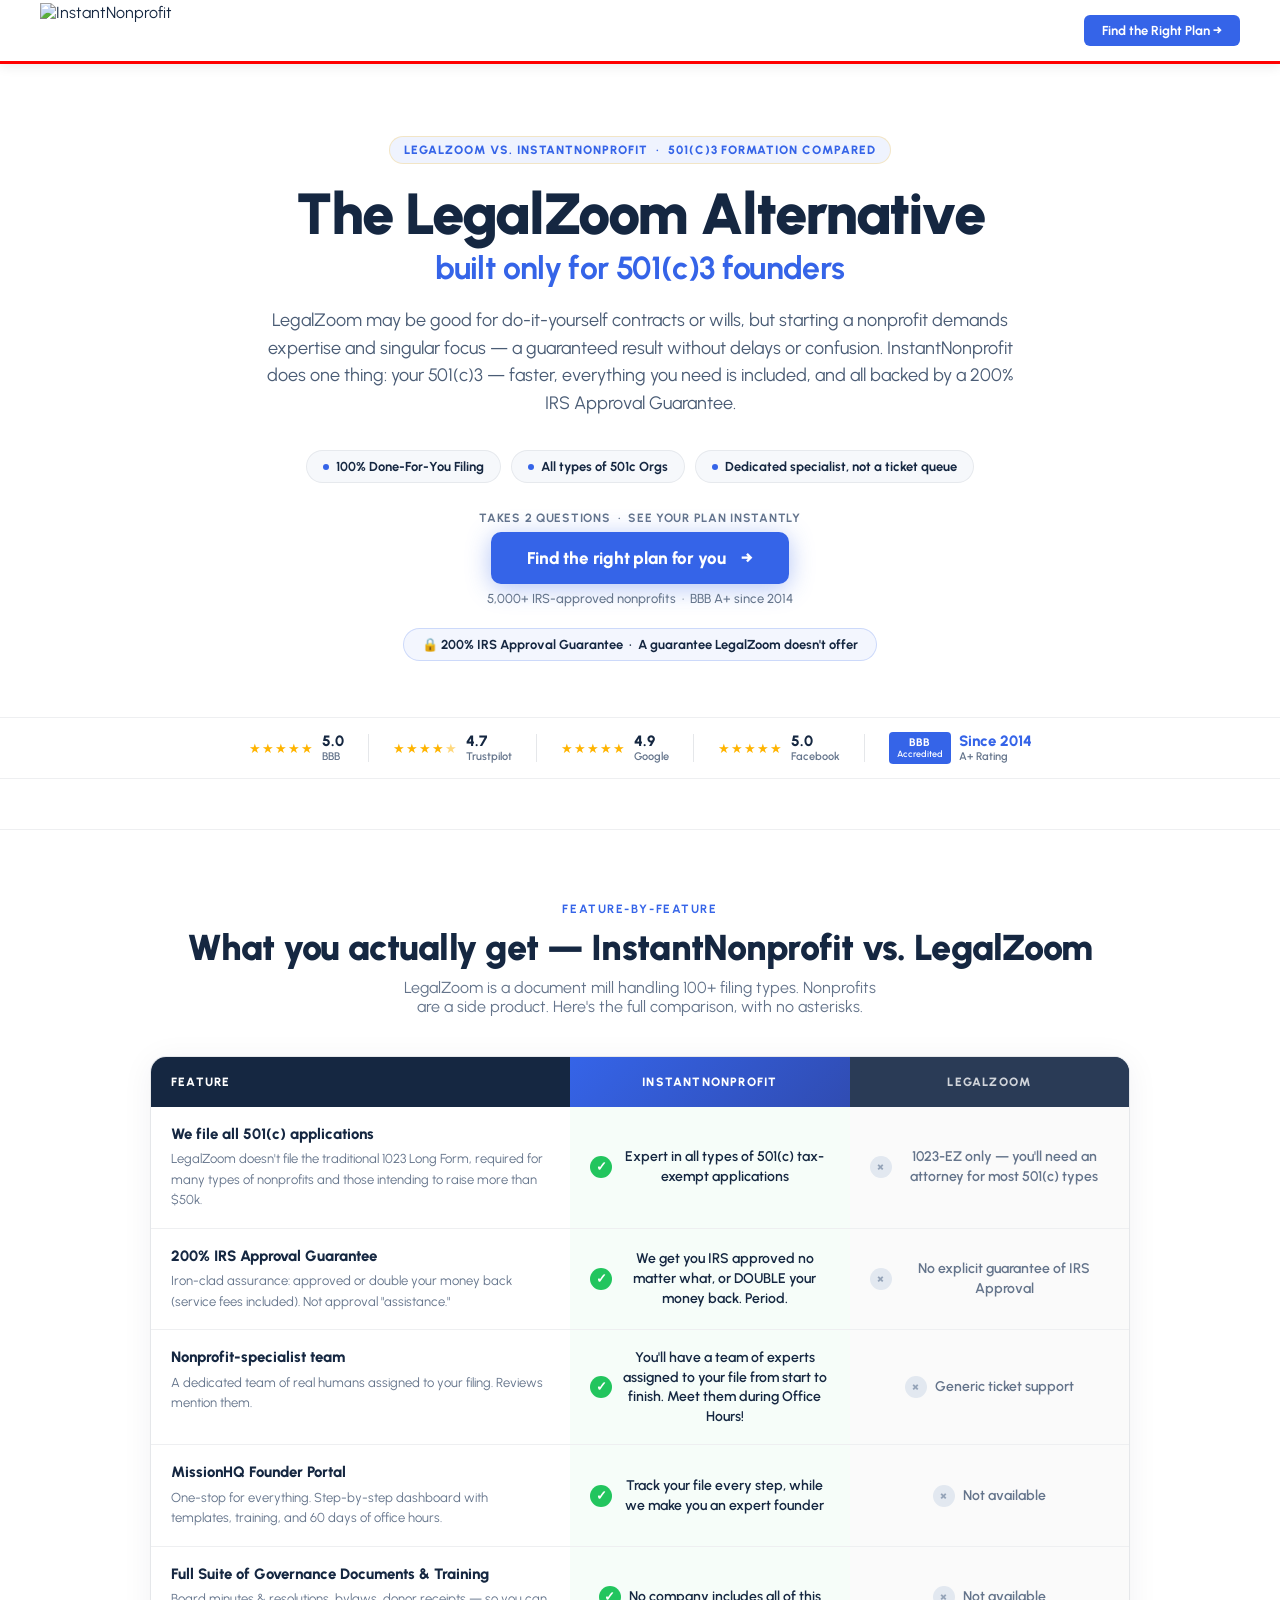
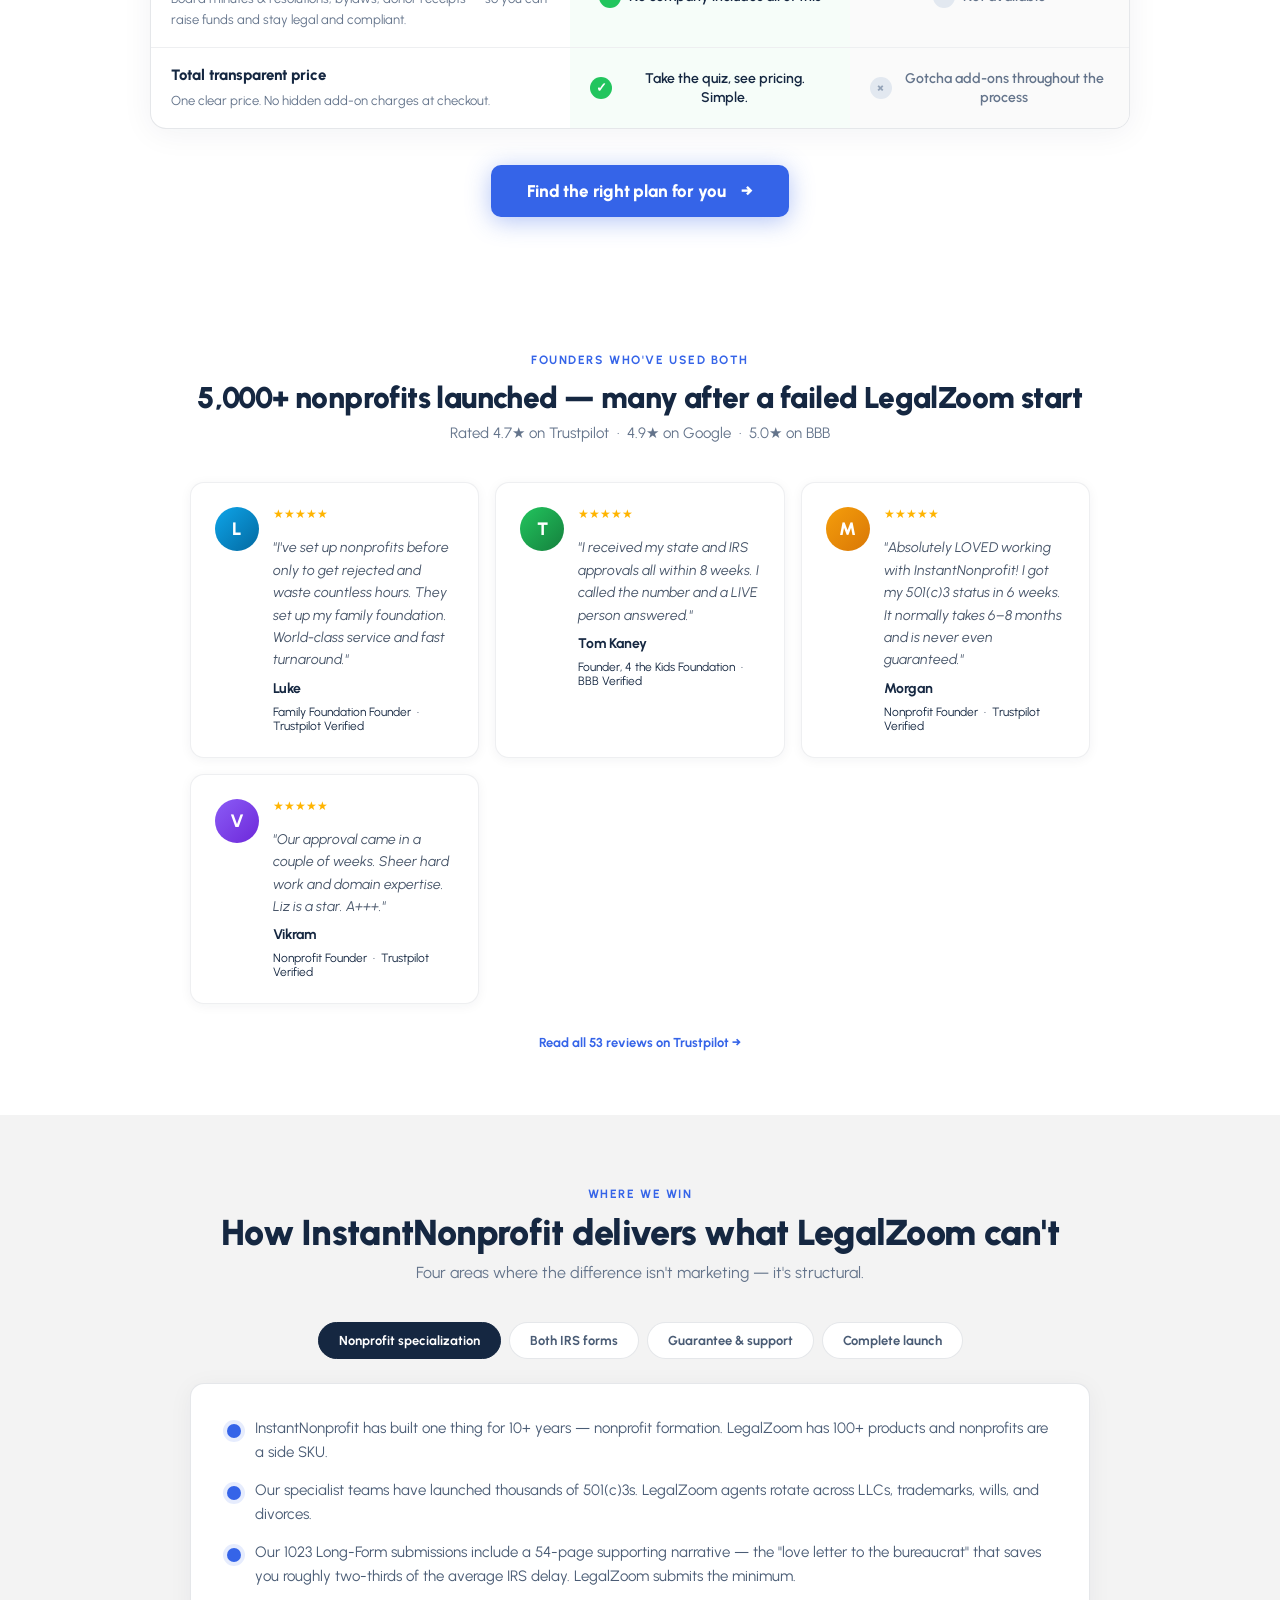
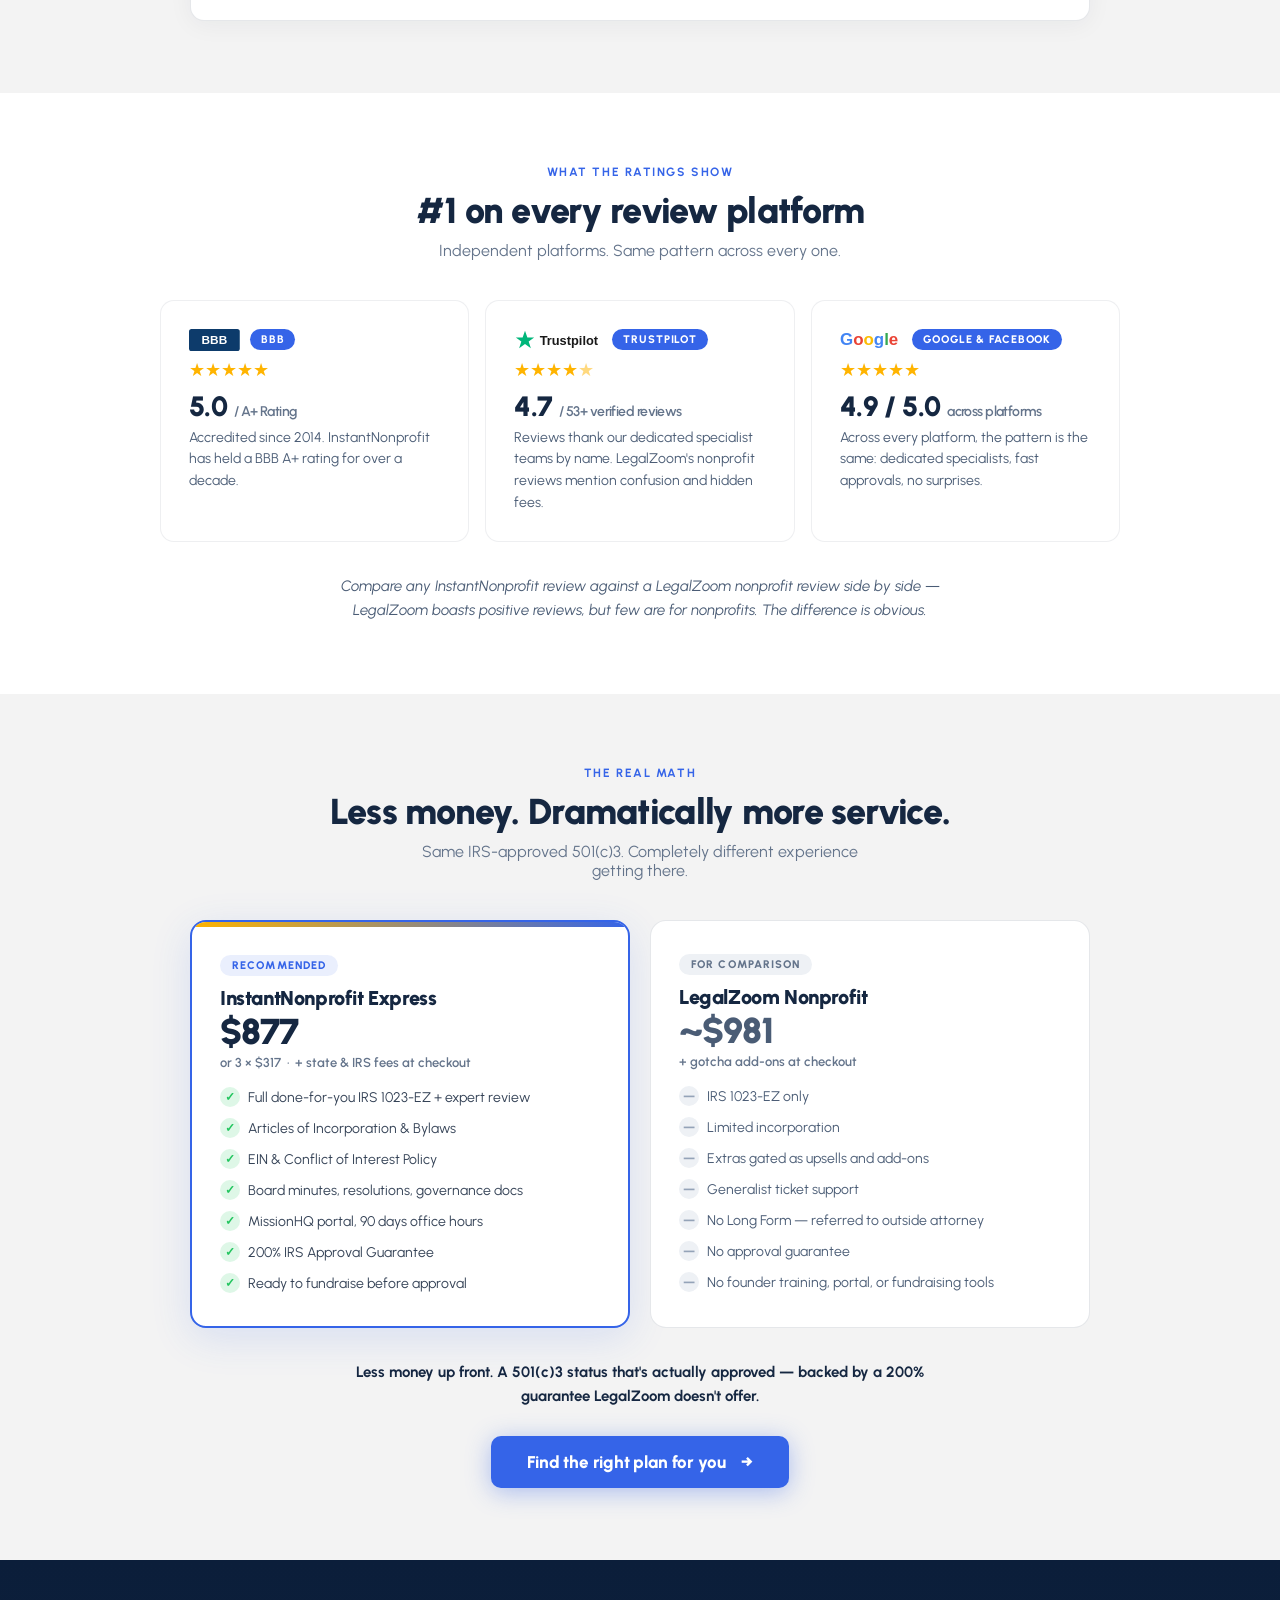
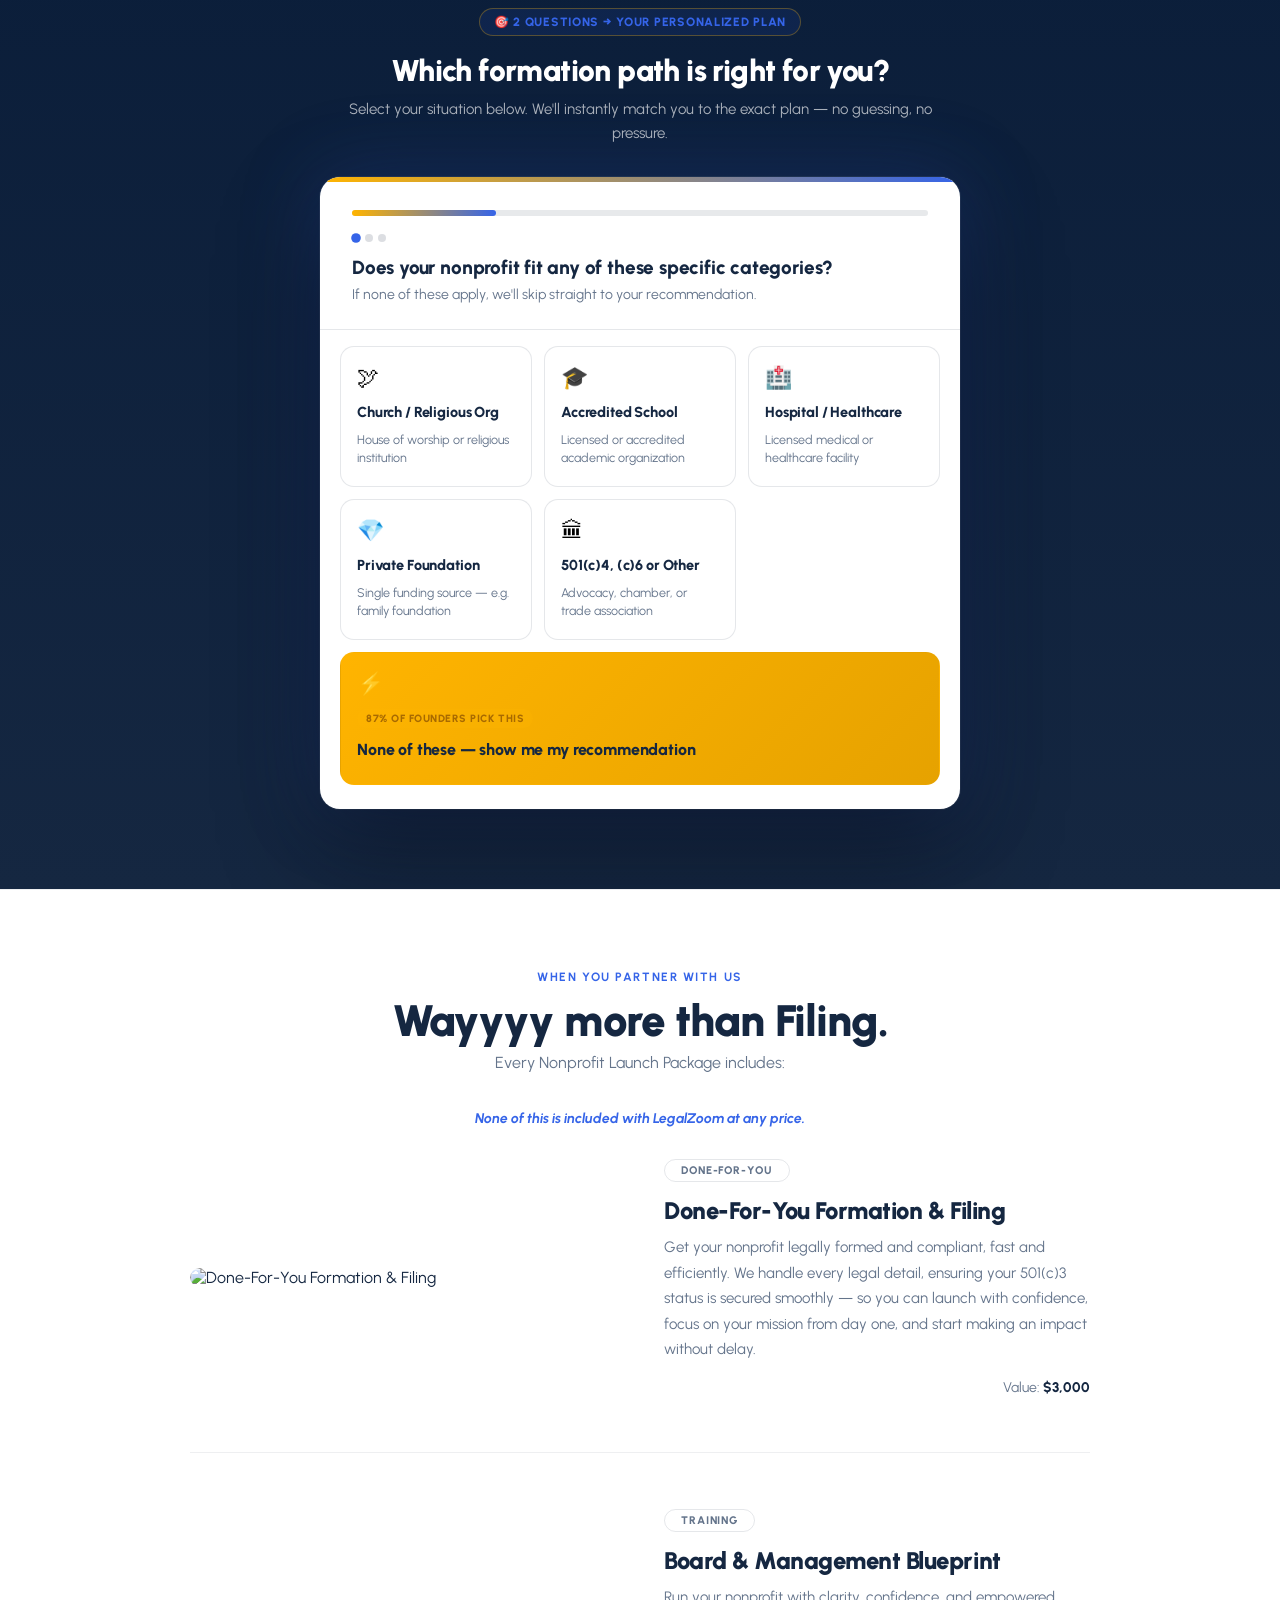
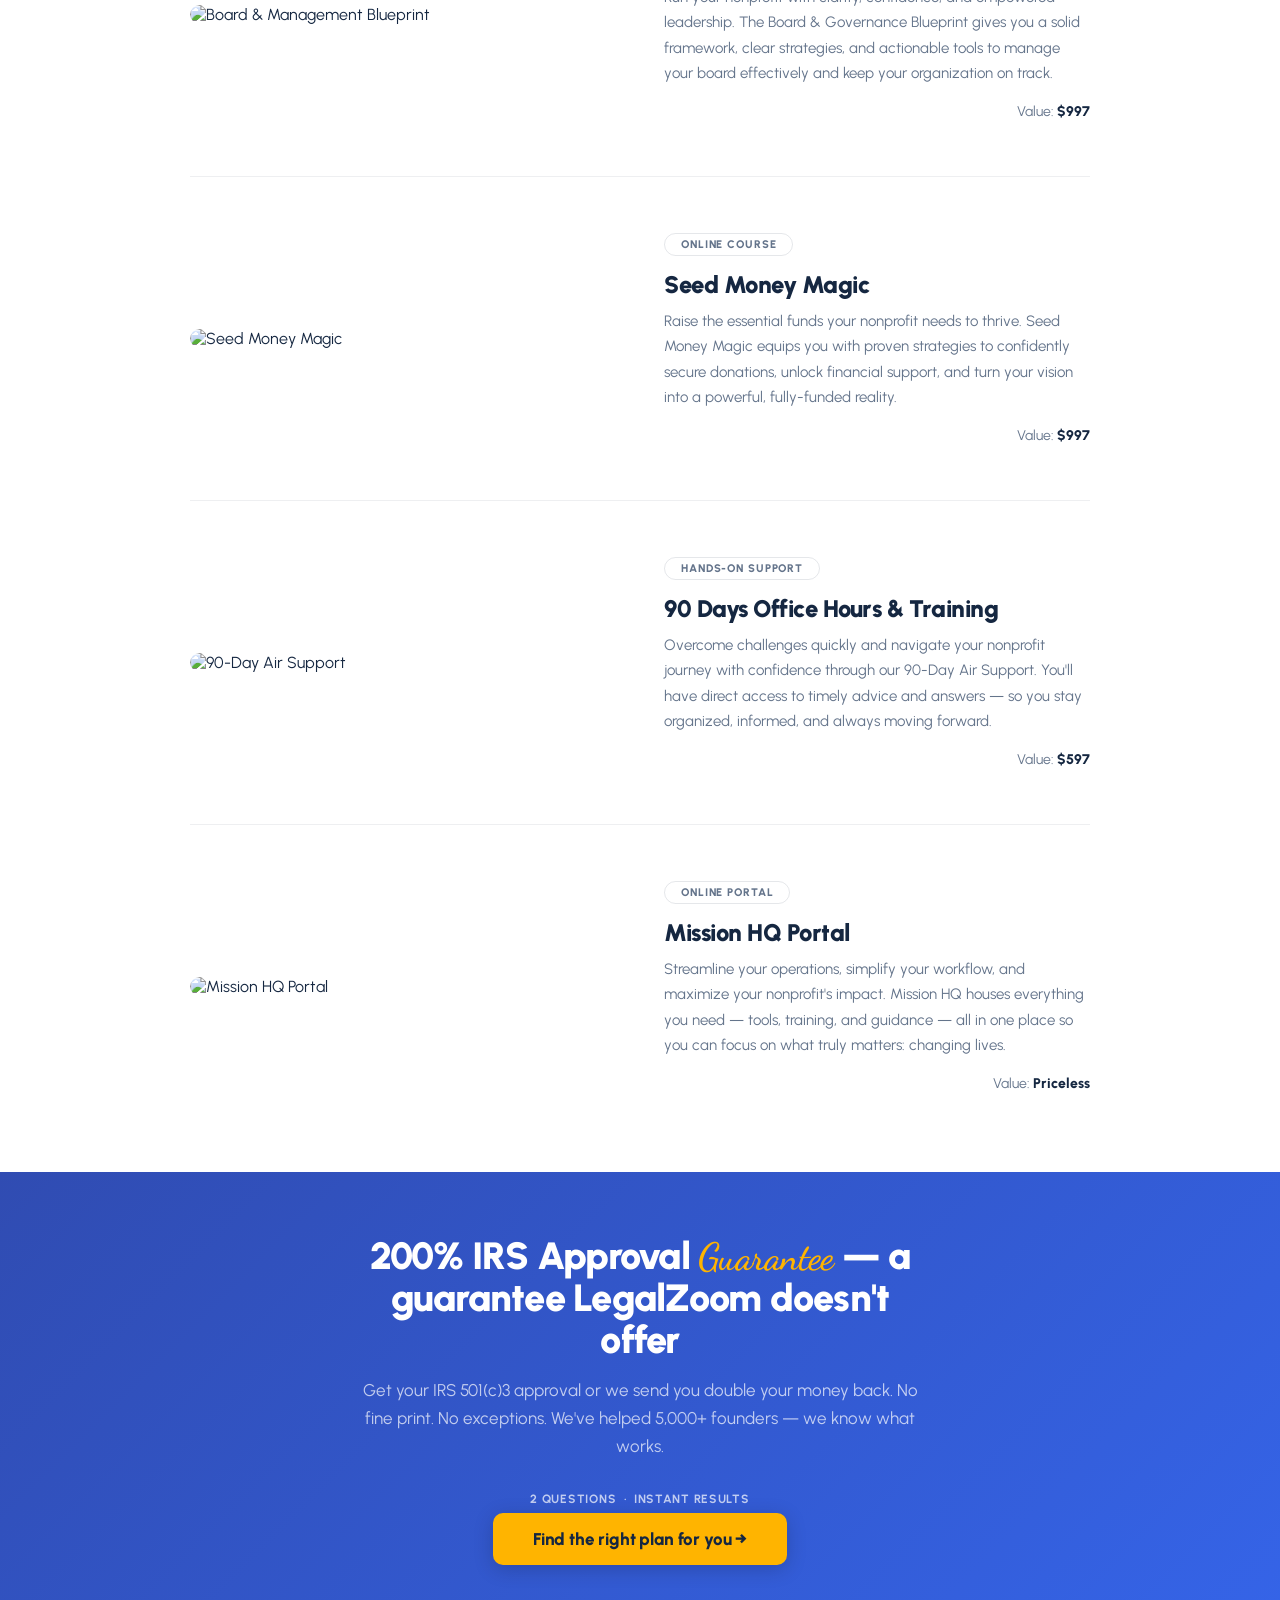
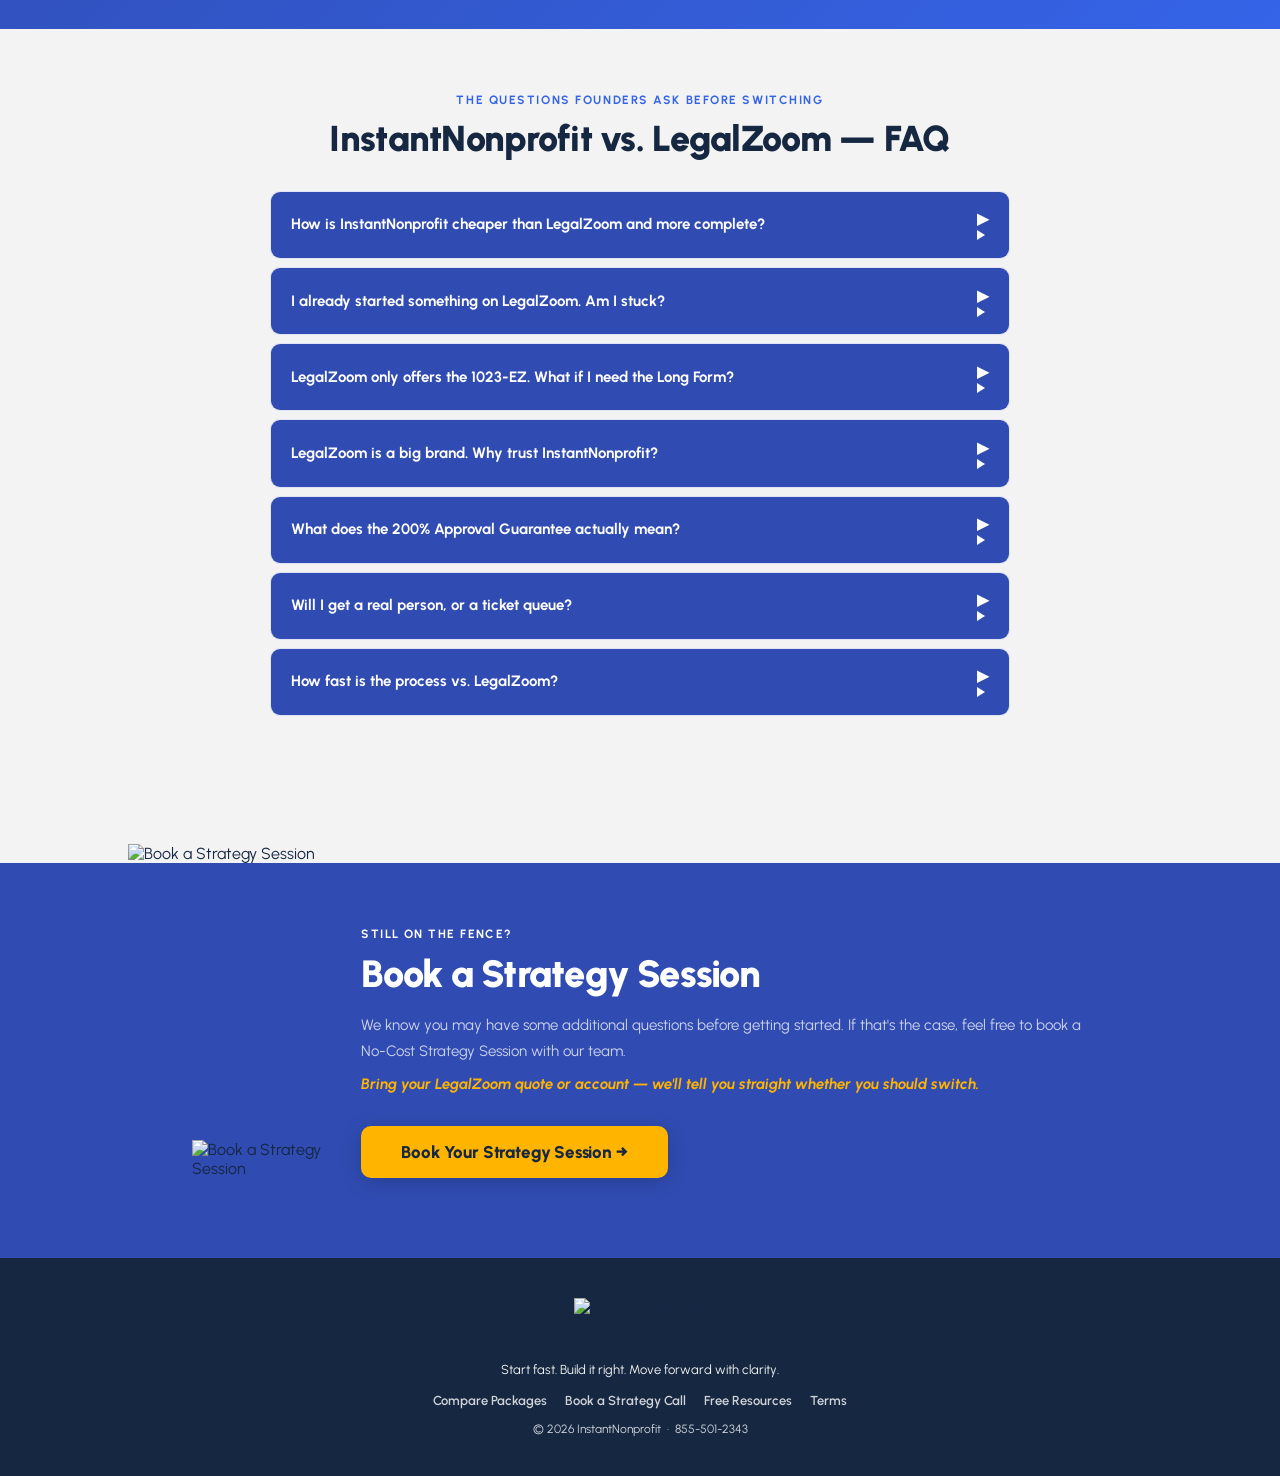
==== commit 233a18a4: "Fix quiz: override shared styles.css .qoc-duo{display:grid} that forced Q2 visible" ====
--- a/inp-vs-legalzoom.html
+++ b/inp-vs-legalzoom.html
@@ -167,6 +167,8 @@
 .qoc-star{background:linear-gradient(135deg,rgba(53,100,232,.05),rgba(255,180,0,.06));border-color:var(--electric-blue);}
 .qoc-star .qoc-title{color:var(--electric-blue);}
 .qoc-duo{grid-template-columns:1fr 1fr;gap:14px;padding:1rem 1.25rem 1.5rem;}
+/* Override shared styles.css which forces .qoc-duo{display:grid} and breaks Q2 hide-by-default */
+.q2-wrap:not(.show),.q3-wrap:not(.show){display:none!important;}
 .qoc-card-lg{background:#fff;border:1.5px solid var(--border);border-radius:16px;padding:1.5rem 1.35rem;text-align:left;cursor:pointer;transition:all .15s;display:flex;flex-direction:column;gap:8px;font-family:"Urbanist",sans-serif;}
 .qoc-card-lg:hover{border-color:var(--electric-blue);transform:translateY(-2px);box-shadow:0 12px 34px rgba(53,100,232,.12);}
 .qoc-card-lg .qoc-icon{font-size:28px;}
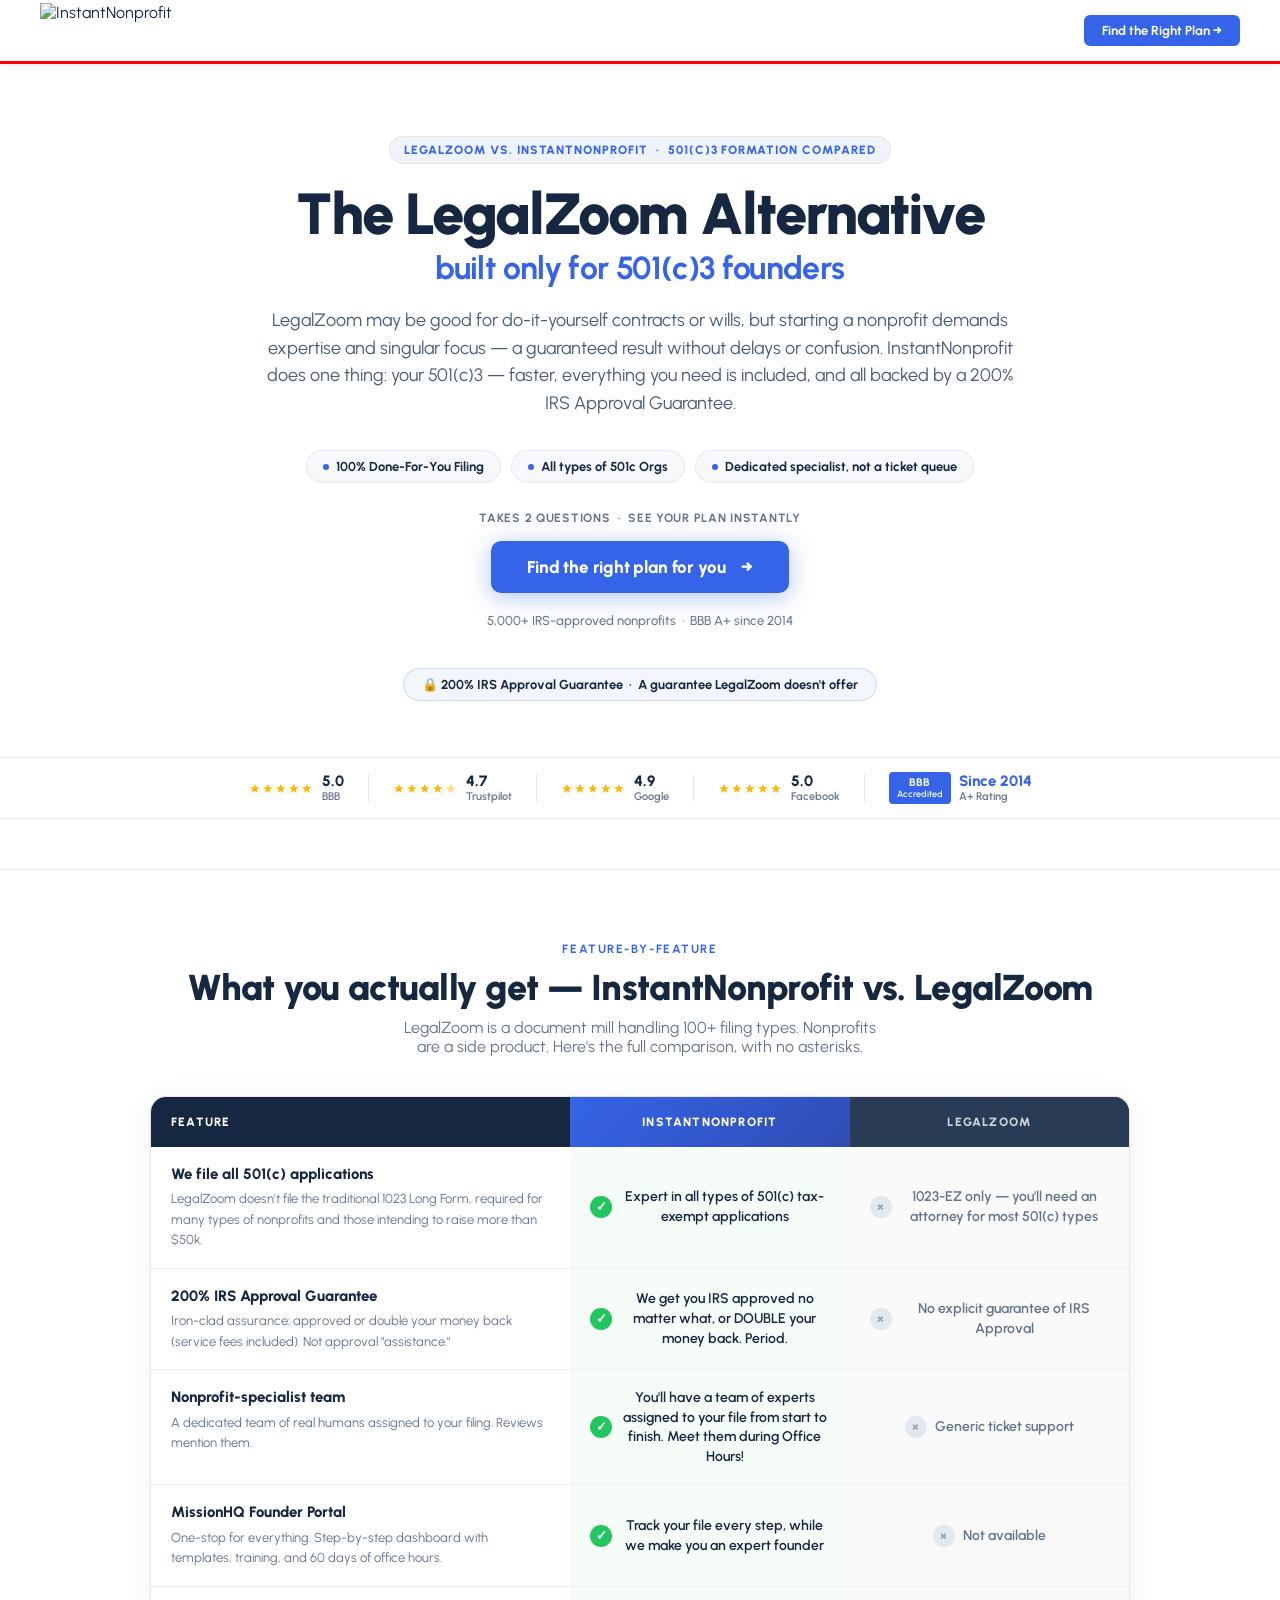
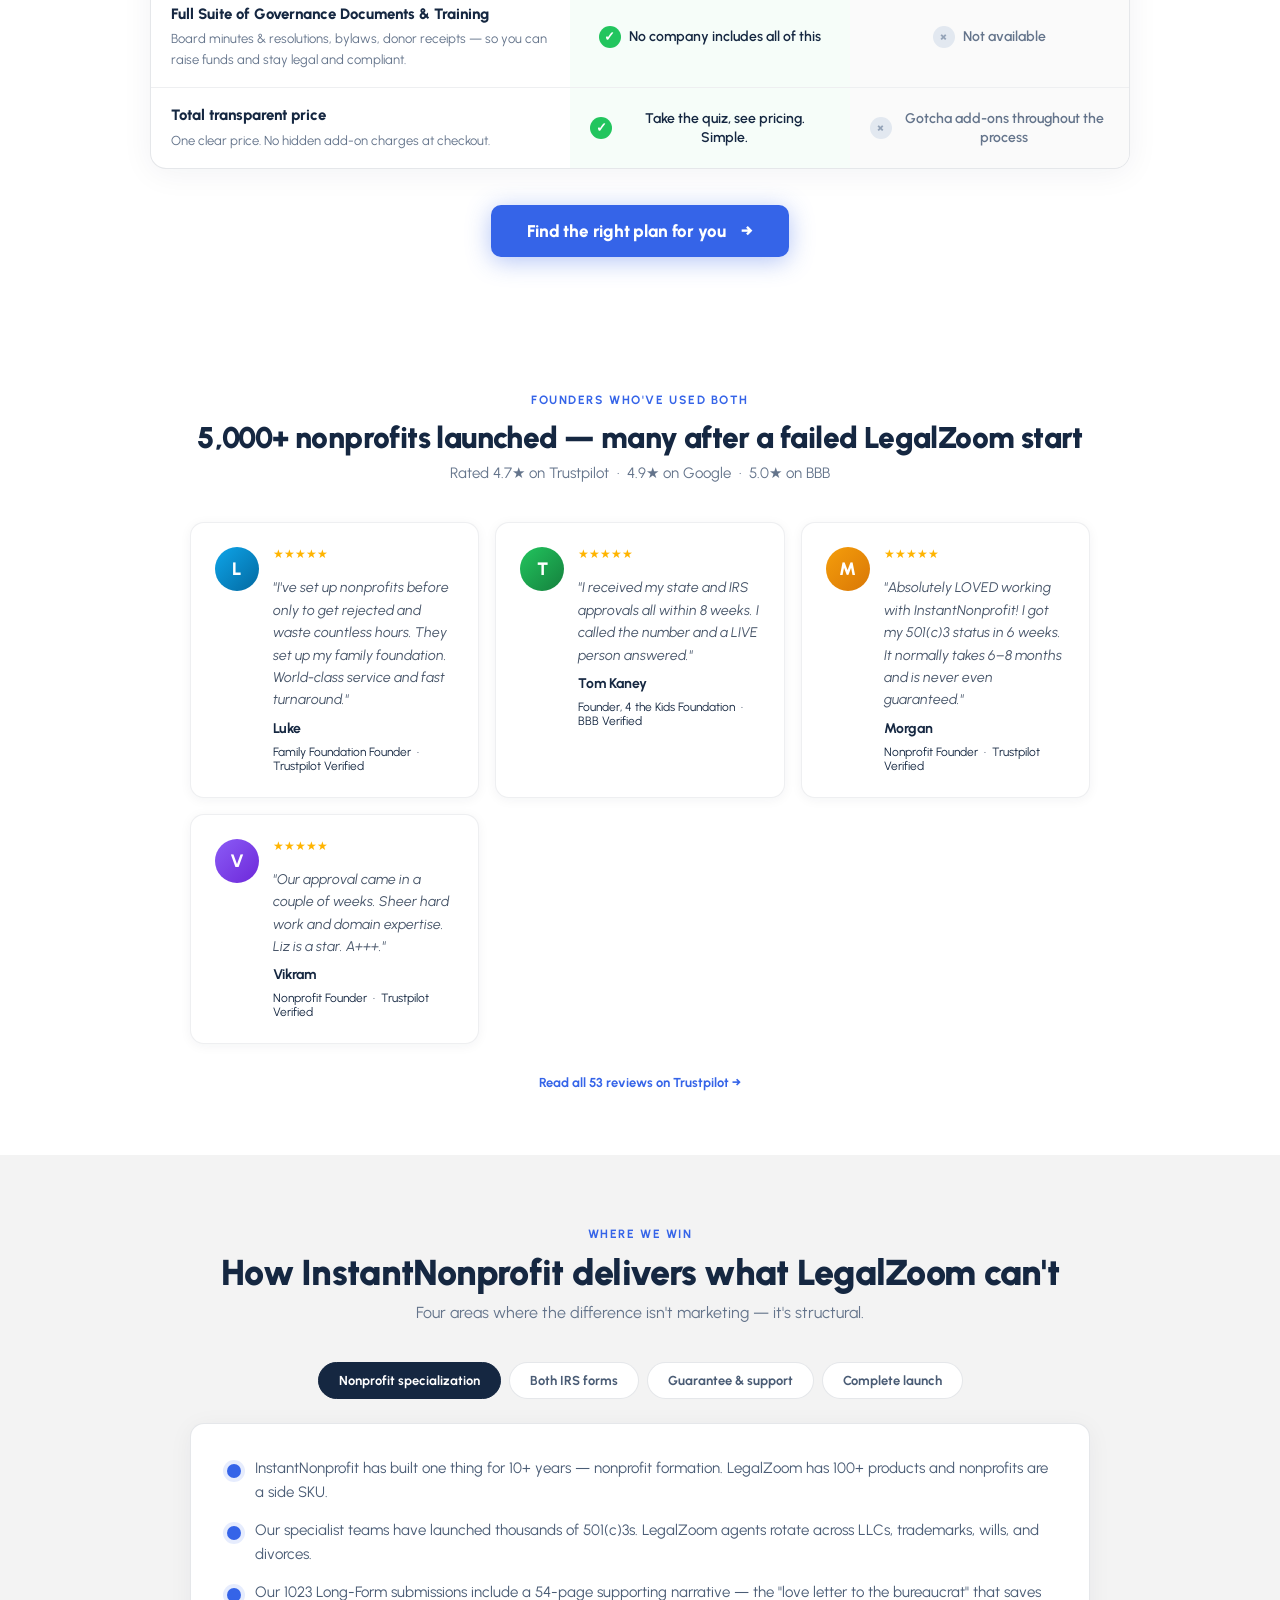
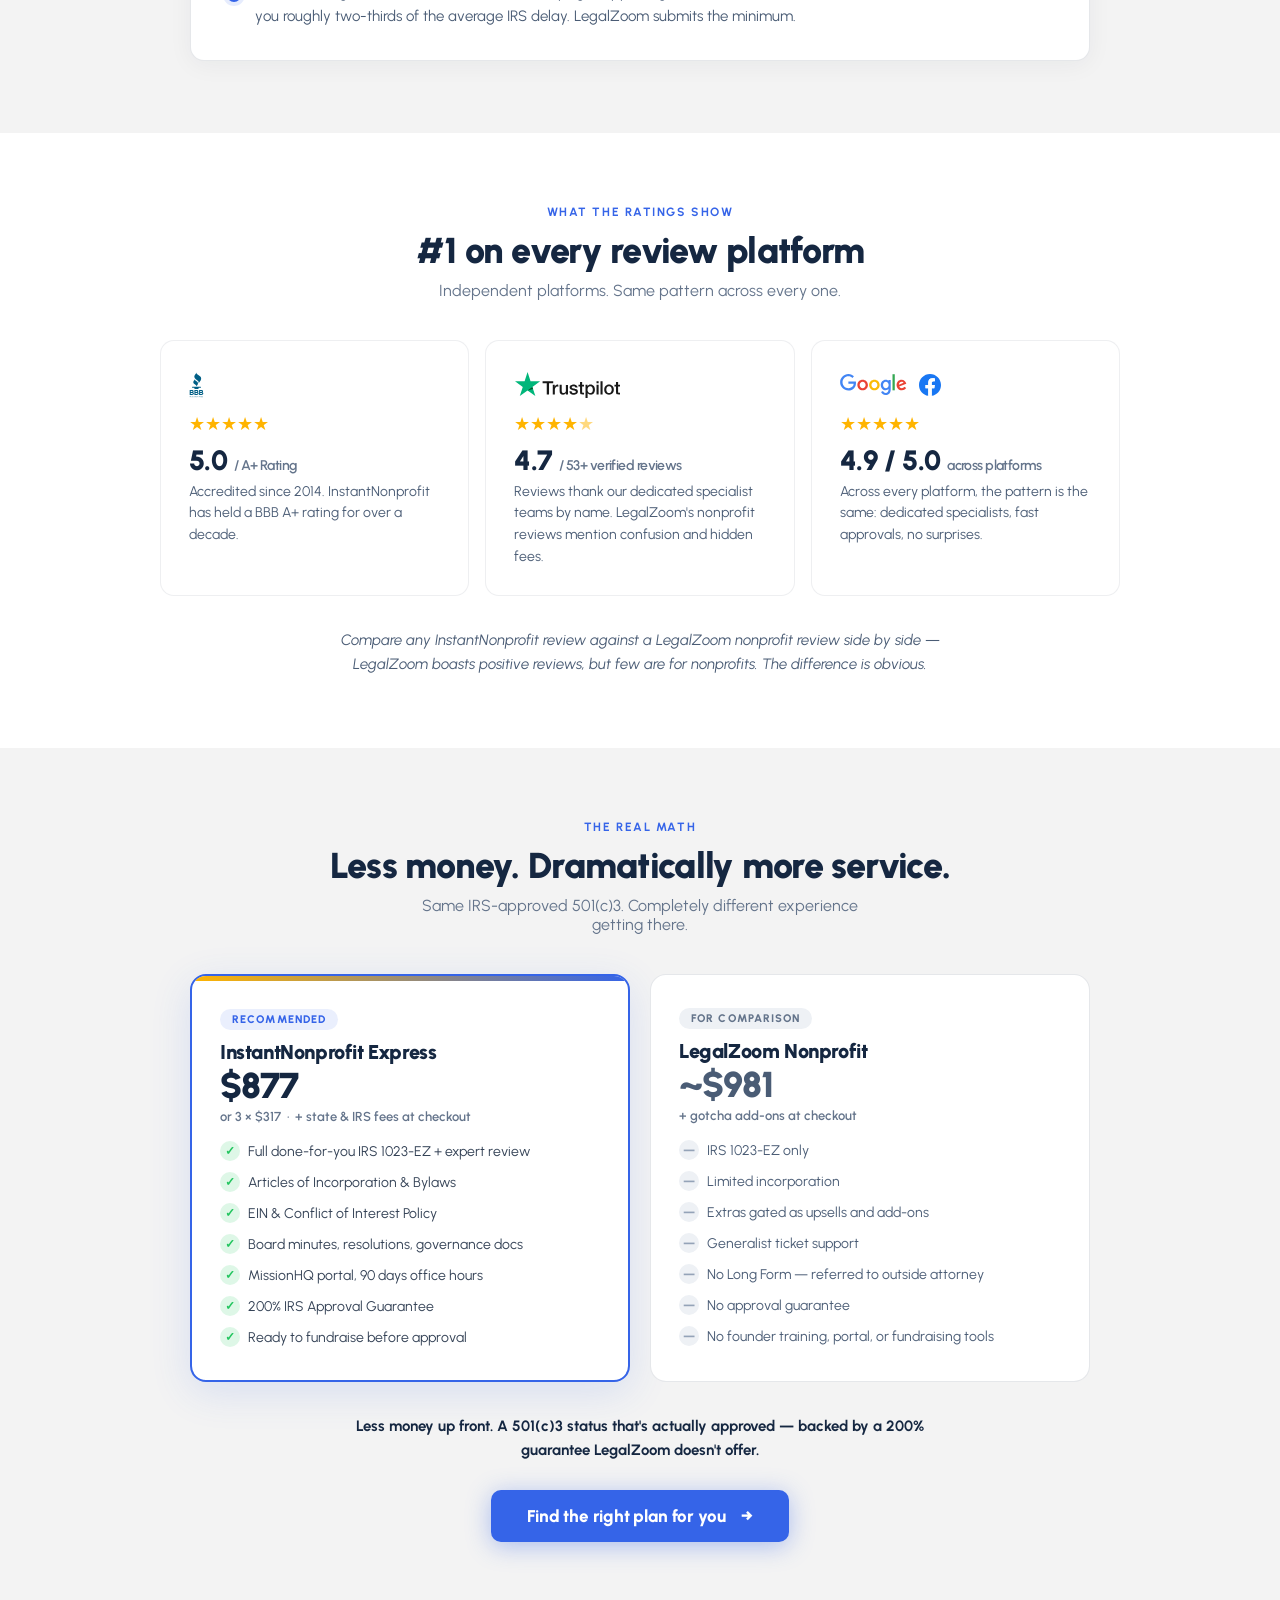
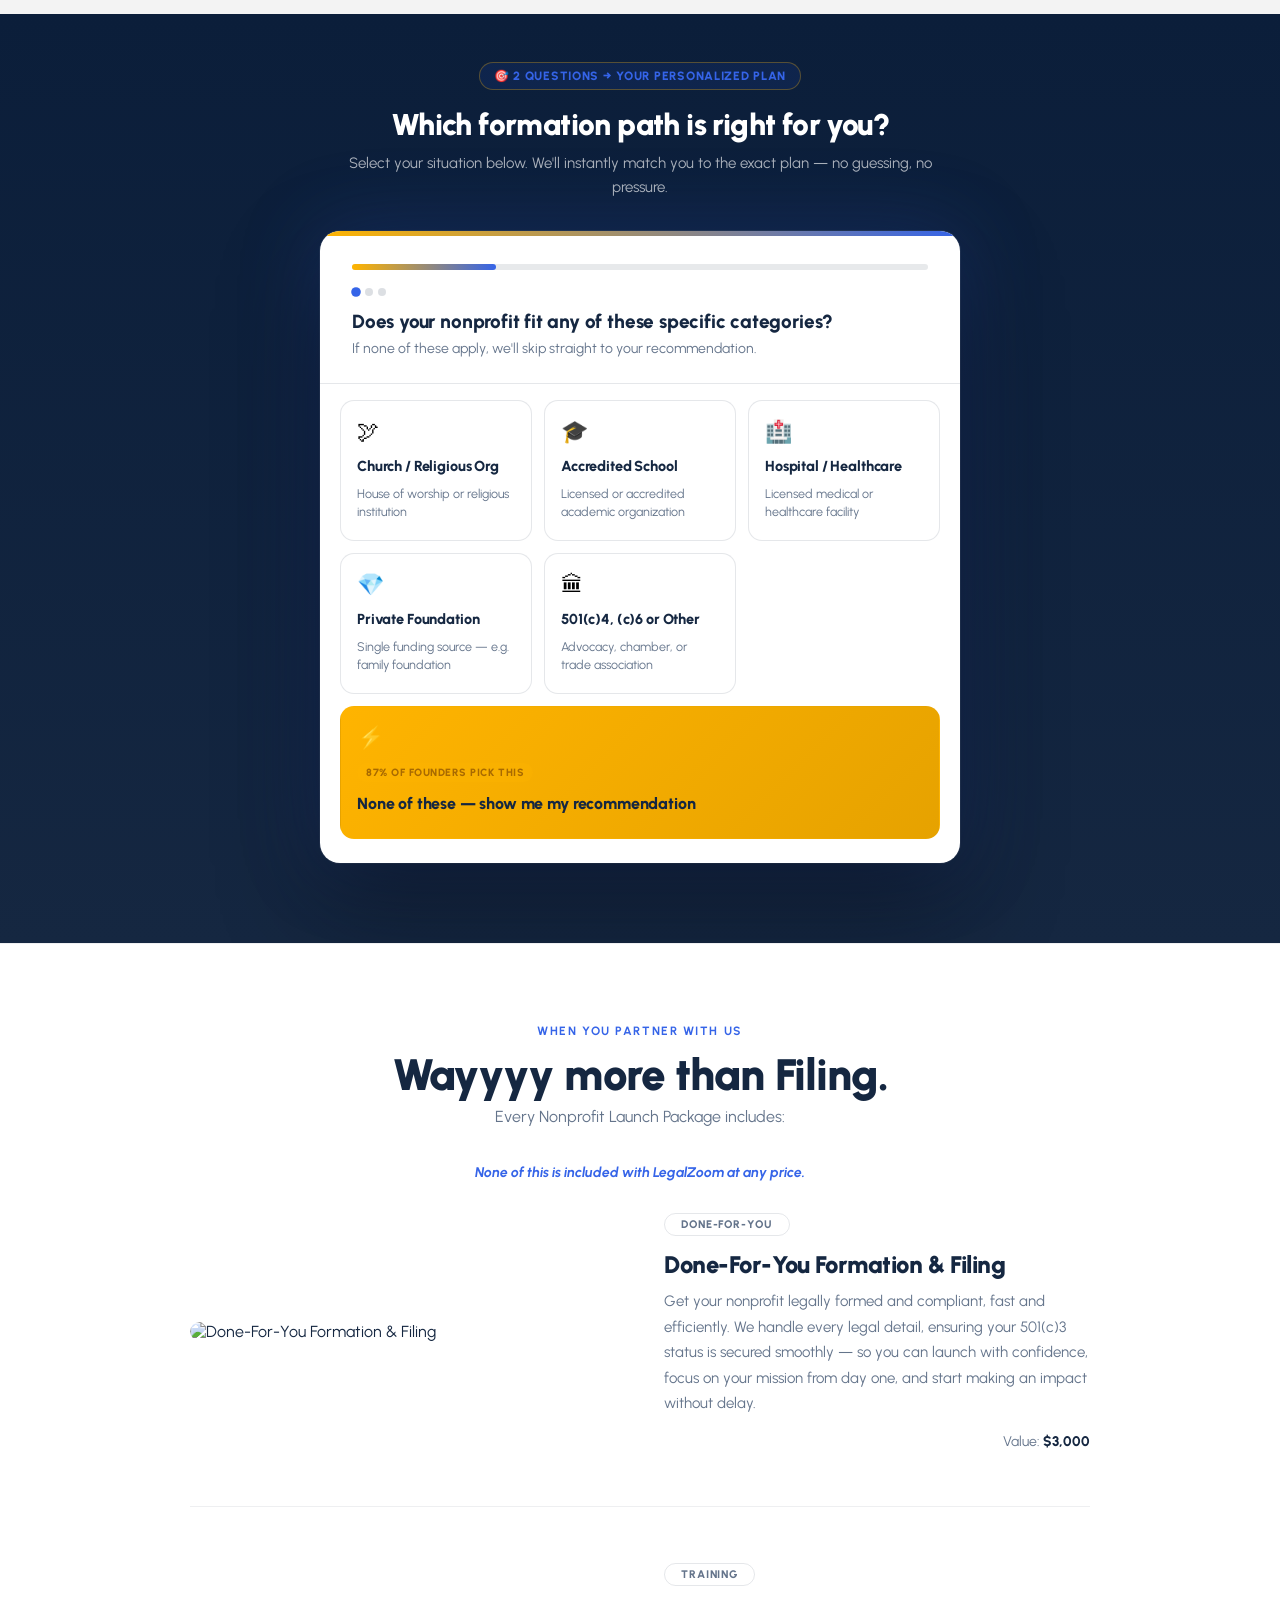
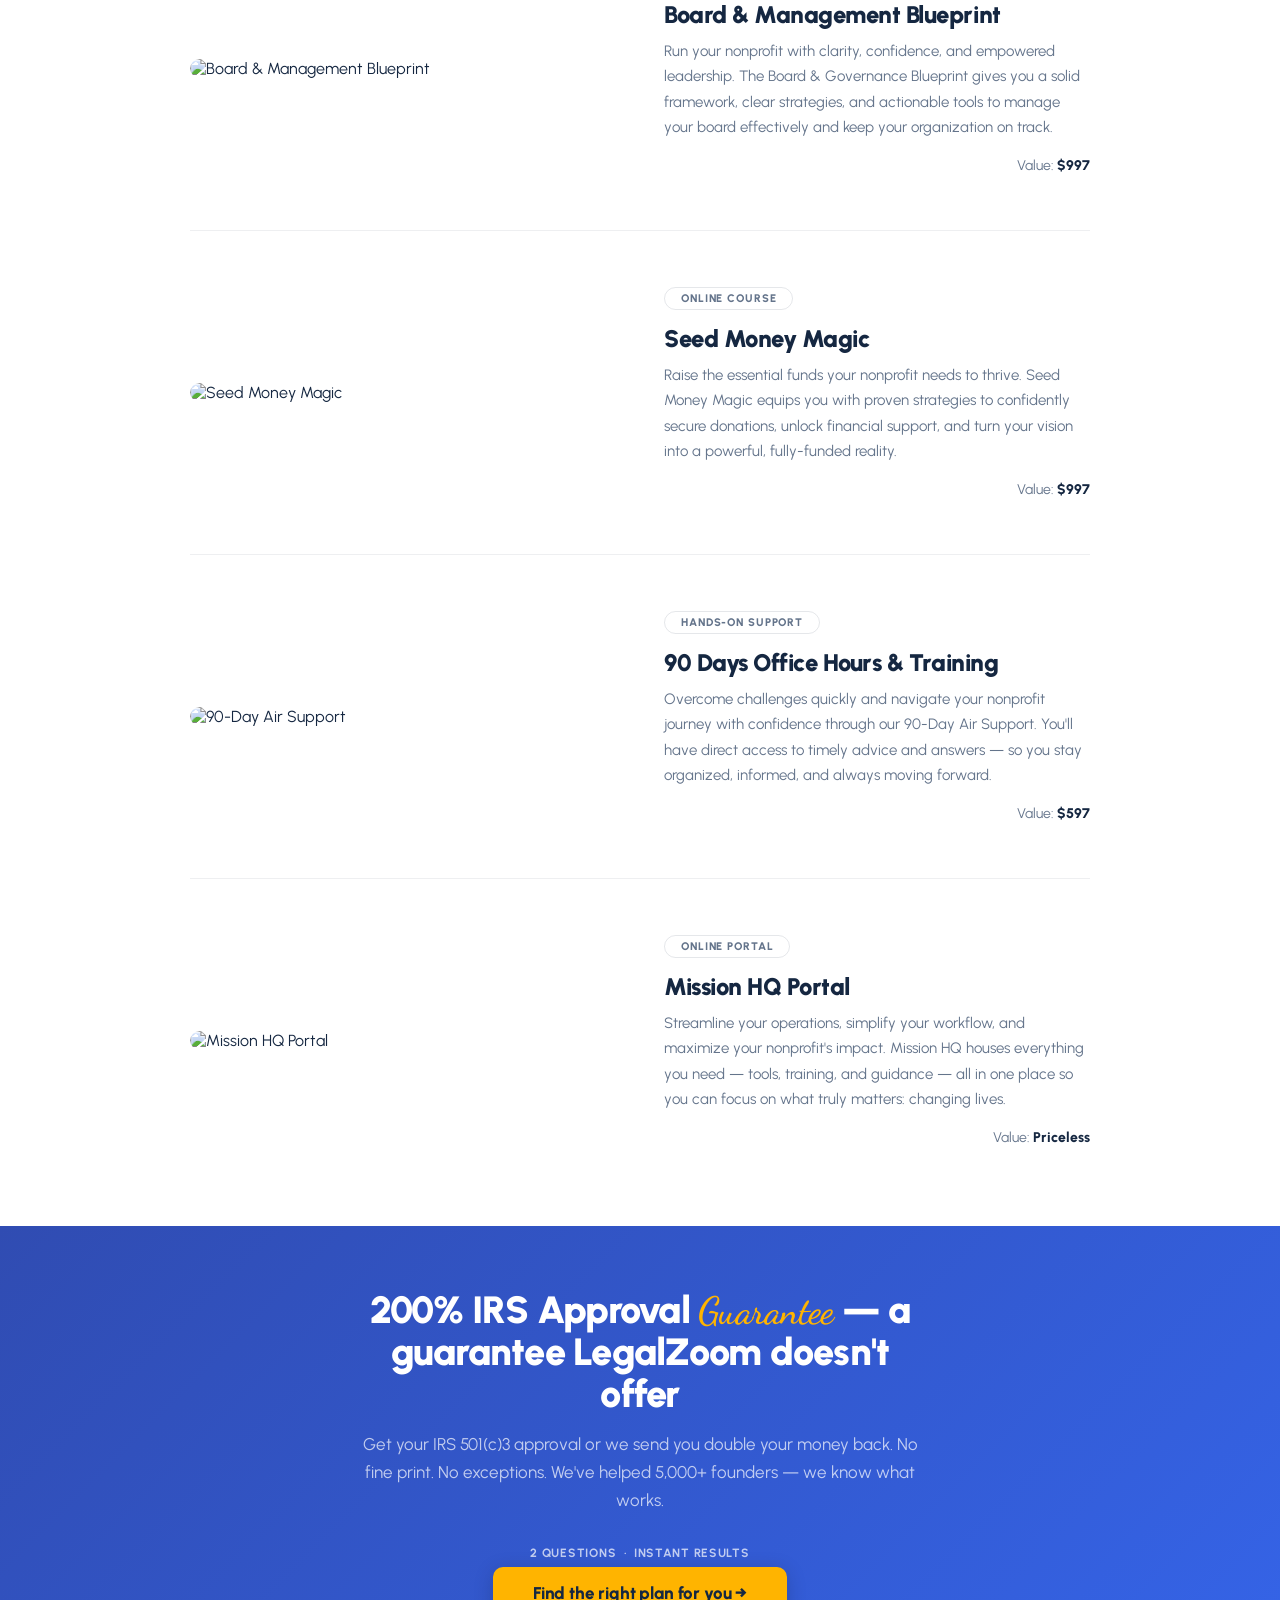
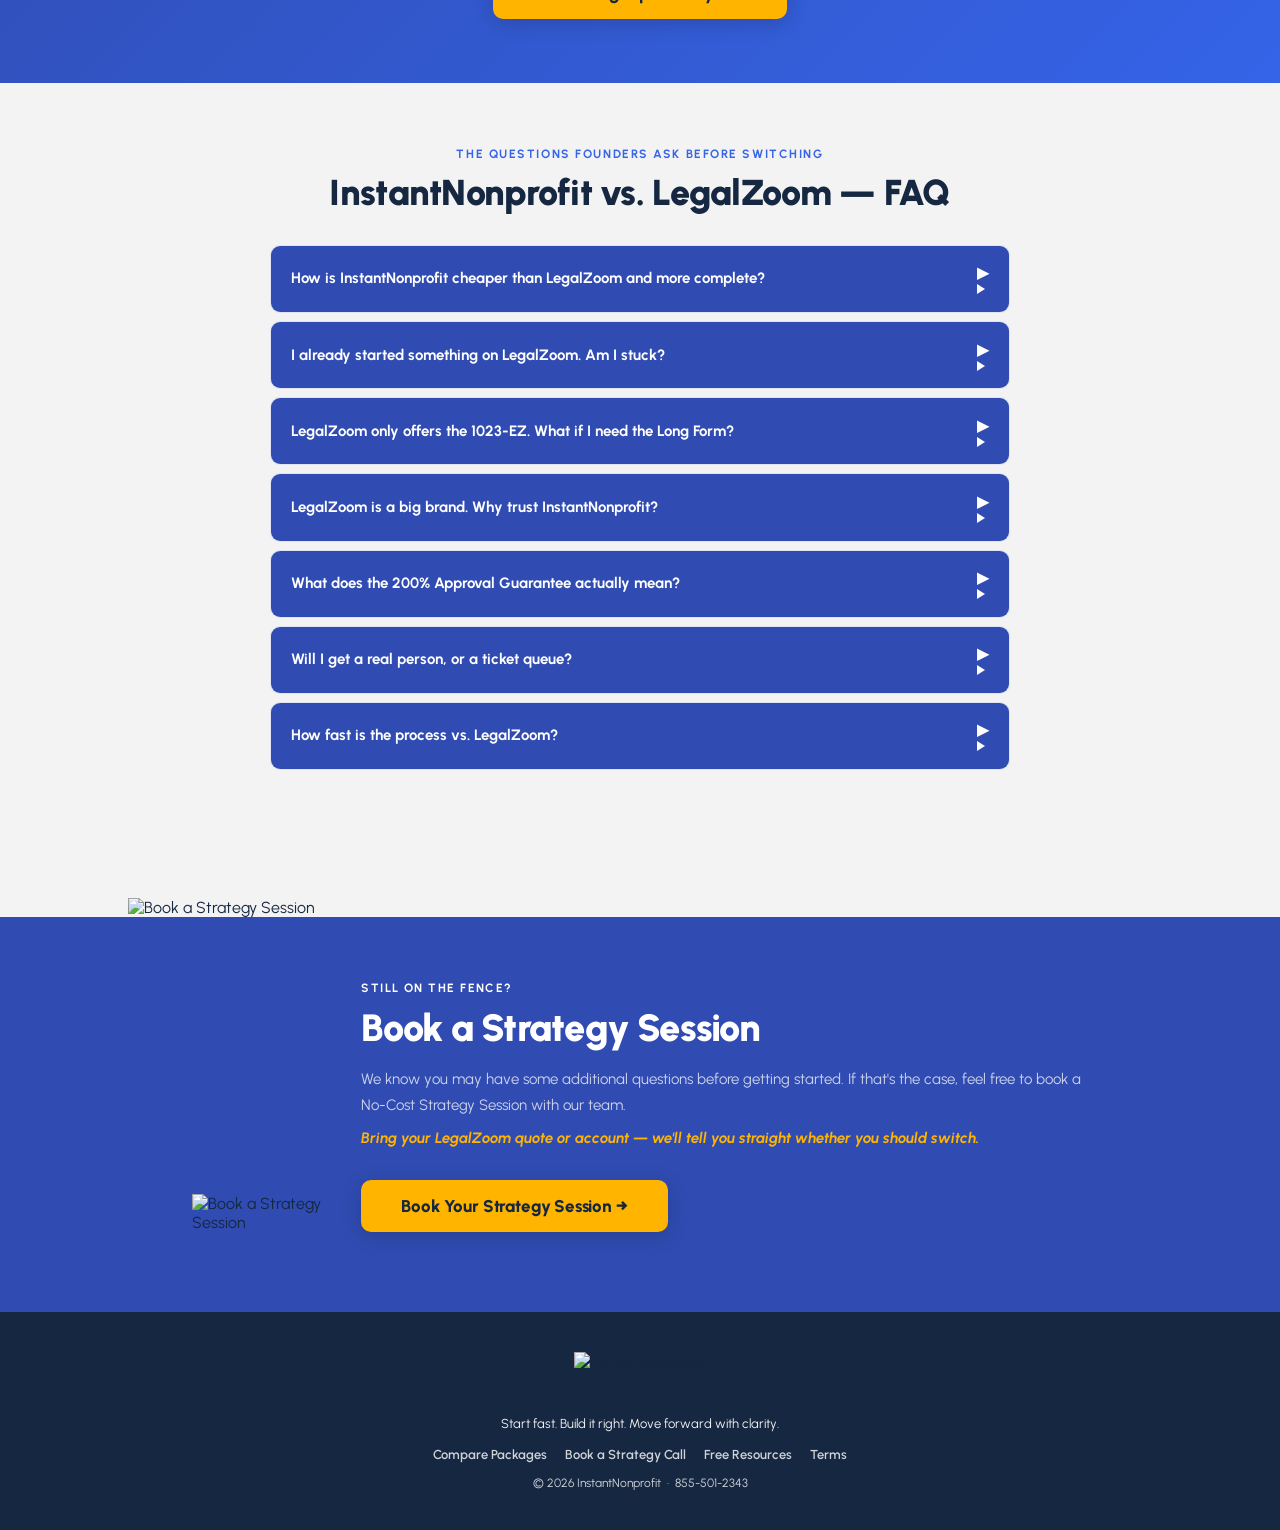
==== commit 0c50a2ed: "Polish val cards with real brand logos + hero breathing room - Add real brand SVG logos (BBB/Trustpi" ====
--- a/inp-vs-legalzoom.html
+++ b/inp-vs-legalzoom.html
@@ -59,9 +59,10 @@
 .val-card{background:#fff;border:1px solid var(--border-light);border-radius:14px;padding:1.75rem;transition:all .2s;}
 .val-card:hover{box-shadow:0 8px 30px rgba(21,39,65,.08);transform:translateY(-3px);}
 .val-badge{display:inline-block;background:var(--electric-blue);color:#fff;font-size:11px;font-weight:800;letter-spacing:.08em;text-transform:uppercase;padding:4px 11px;border-radius:100px;margin-bottom:12px;}
-.val-card-head{display:flex;align-items:center;gap:10px;margin-bottom:8px;flex-wrap:wrap;}
-.val-card-head .val-badge{margin-bottom:0;}
-.val-logo{height:22px;width:auto;display:block;}
+.val-card-head{display:flex;align-items:center;gap:12px;margin-bottom:12px;min-height:32px;}
+.val-logo{height:26px;width:auto;display:block;object-fit:contain;max-width:150px;}
+.val-card-head-duo .val-logo{height:22px;}
+.val-logo-fb{height:24px;}
 .val-card .stars{font-size:18px;margin-bottom:8px;color:var(--sun-yellow);}
 .val-score{font-size:28px;font-weight:900;color:var(--jet-blue);letter-spacing:-.02em;margin-bottom:4px;}
 .val-score small{font-size:14px;color:var(--text-light);font-weight:600;}
@@ -110,9 +111,11 @@
 .hero .hb{background:#f6f8fb;color:var(--jet-blue);border:1px solid var(--border-light);border-radius:100px;padding:8px 16px;font-size:13px;font-weight:700;}
 .hero .hb .hb-dot{background:var(--electric-blue);}
 .hero .hero-sub-note{color:var(--text-light)!important;}
-.hero .hero-cta-wrap{margin-top:.5rem;gap:14px;}
-.hero .hero-guarantee-badge{background:rgba(53,100,232,.06);color:var(--jet-blue)!important;border:1px solid rgba(53,100,232,.2);margin-top:8px;}
-.hero .quiz-btn-wrap{margin-bottom:0;}
+.hero .hero-cta-wrap{margin-top:1.25rem;gap:22px;flex-direction:column;align-items:center;}
+.hero .hero-guarantee-badge{background:rgba(53,100,232,.06);color:var(--jet-blue)!important;border:1px solid rgba(53,100,232,.2);margin-top:18px;}
+.hero .quiz-btn-wrap{margin-bottom:0;gap:10px;}
+.hero .quiz-btn-wrap .btn-primary{margin:6px 0;}
+.hero .hero-sub-note{margin-top:4px;}
 .hero .quiz-btn-above{color:var(--text-light)!important;}
 
 /* ─── Social proof logos row ─── */
@@ -413,8 +416,7 @@
     <div class="val-grid">
       <div class="val-card">
         <div class="val-card-head">
-          <svg class="val-logo" viewBox="0 0 60 26" xmlns="http://www.w3.org/2000/svg" aria-label="BBB"><rect width="60" height="26" rx="3" fill="#0D3B6B"/><text x="30" y="18" text-anchor="middle" font-family="Arial, sans-serif" font-weight="900" font-size="14" fill="#fff">BBB</text></svg>
-          <span class="val-badge">BBB</span>
+          <img class="val-logo" src="images/logos/bbb.svg" alt="Better Business Bureau">
         </div>
         <div class="stars">&#9733;&#9733;&#9733;&#9733;&#9733;</div>
         <div class="val-score">5.0 <small>/ A+ Rating</small></div>
@@ -422,17 +424,16 @@
       </div>
       <div class="val-card">
         <div class="val-card-head">
-          <svg class="val-logo" viewBox="0 0 96 24" xmlns="http://www.w3.org/2000/svg" aria-label="Trustpilot"><polygon points="12,2 14.6,9.2 22,9.2 16,13.6 18.4,21 12,16.4 5.6,21 8,13.6 2,9.2 9.4,9.2" fill="#00B67A"/><text x="28" y="17" font-family="Arial, sans-serif" font-weight="700" font-size="14" fill="#191919">Trustpilot</text></svg>
-          <span class="val-badge">Trustpilot</span>
+          <img class="val-logo" src="images/logos/trustpilot.svg" alt="Trustpilot">
         </div>
         <div class="stars">&#9733;&#9733;&#9733;&#9733;<span style="opacity:.5">&#9733;</span></div>
         <div class="val-score">4.7 <small>/ 53+ verified reviews</small></div>
         <p>Reviews thank our dedicated specialist teams by name. LegalZoom's nonprofit reviews mention confusion and hidden fees.</p>
       </div>
       <div class="val-card">
-        <div class="val-card-head">
-          <svg class="val-logo" viewBox="0 0 74 26" xmlns="http://www.w3.org/2000/svg" aria-label="Google"><text x="0" y="19" font-family="Arial, sans-serif" font-weight="700" font-size="20"><tspan fill="#4285F4">G</tspan><tspan fill="#EA4335">o</tspan><tspan fill="#FBBC04">o</tspan><tspan fill="#4285F4">g</tspan><tspan fill="#34A853">l</tspan><tspan fill="#EA4335">e</tspan></text></svg>
-          <span class="val-badge">Google &amp; Facebook</span>
+        <div class="val-card-head val-card-head-duo">
+          <img class="val-logo" src="images/logos/google.svg" alt="Google">
+          <img class="val-logo val-logo-fb" src="images/logos/facebook.svg" alt="Facebook">
         </div>
         <div class="stars">&#9733;&#9733;&#9733;&#9733;&#9733;</div>
         <div class="val-score">4.9 / 5.0 <small>across platforms</small></div>
